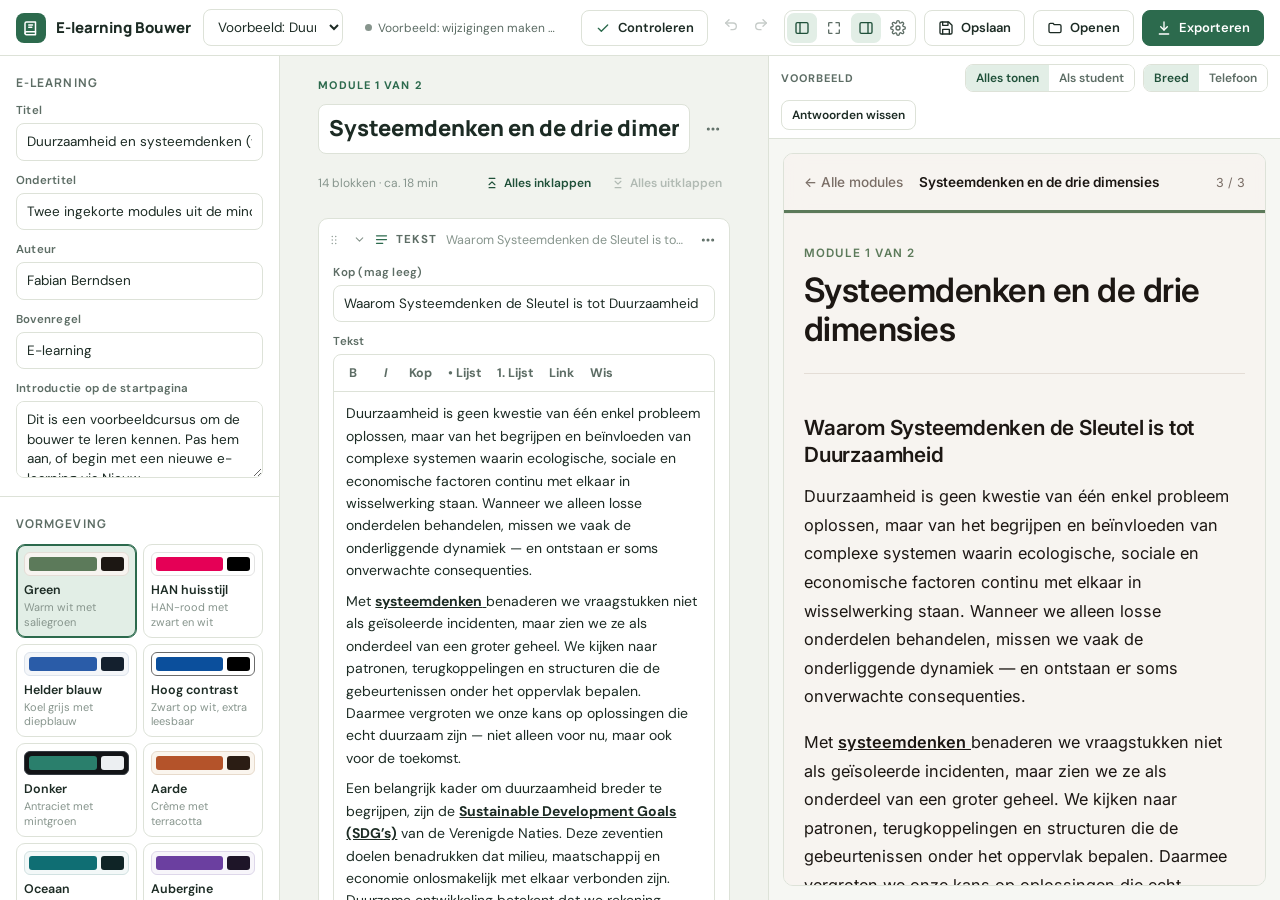
==== index.html @ ef20464c "Instellingen met back-up van alles en terugzetten - De knop rechtsboven is nu een tandwiel: Instelli" ====
<!doctype html>
<html lang="nl">
<head>
<meta charset="utf-8">
<meta name="viewport" content="width=device-width,initial-scale=1">
</head>
<body>
<title>E-learning Bouwer</title>
<meta name="claude:viewport-fit-sides" content="cover">
<link rel="preconnect" href="https://fonts.googleapis.com">
<link rel="preconnect" href="https://fonts.gstatic.com" crossorigin>
<link rel="stylesheet" href="https://fonts.googleapis.com/css2?family=DM+Sans:opsz,wght@9..40,400;9..40,500;9..40,600&family=Manrope:wght@600;700;800&family=Inter:wght@400;500;600&display=swap">
<style>
/* Werkplaats in drie banen: structuur links, het blok dat je bewerkt in het
   midden, de echte speler rechts. Groen zoals de minor, de speler houdt zijn
   eigen warme palet. */
:root {
  --bg: #f1f3ee;
  --paneel: #ffffff;
  --vlak: #f6f7f3;
  --lijn: #dde2d8;
  --tekst: #1c2b24;
  --tekst-2: #5d6d65;
  --tekst-3: #87958d;
  --accent: #2c6a4d;
  --accent-sterk: #1f5039;
  --accent-zacht: #e2eee6;
  --op-accent: #ffffff;
  --waarschuwing: #a8521f;
  --waarschuwing-zacht: #f8eadf;
  --gevaar: #b23a2e;
  --gevaar-zacht: #f9e5e2;
  --schaduw: 0 10px 30px rgba(20, 40, 30, 0.12);
  --f-kop: "Manrope", "Segoe UI", system-ui, sans-serif;
  --f-tekst: "DM Sans", "Segoe UI", system-ui, sans-serif;
  --r: 10px;
}
@media (prefers-color-scheme: dark) {
  :root:not([data-theme="light"]) {
    --bg: #111613; --paneel: #181f1b; --vlak: #1e2621; --lijn: #2b3630;
    --tekst: #e5ece7; --tekst-2: #a3b2a9; --tekst-3: #77877e;
    --accent: #7cc39a; --accent-sterk: #a3dbb9; --accent-zacht: #203a2c; --op-accent: #0f1a14;
    --waarschuwing: #e2a172; --waarschuwing-zacht: #3a2a1d; --gevaar: #ef8b7f; --gevaar-zacht: #3b2220;
    --schaduw: 0 10px 30px rgba(0, 0, 0, 0.45);
    color-scheme: dark;
  }
}
:root[data-theme="dark"] {
  --bg: #111613; --paneel: #181f1b; --vlak: #1e2621; --lijn: #2b3630;
  --tekst: #e5ece7; --tekst-2: #a3b2a9; --tekst-3: #77877e;
  --accent: #7cc39a; --accent-sterk: #a3dbb9; --accent-zacht: #203a2c; --op-accent: #0f1a14;
  --waarschuwing: #e2a172; --waarschuwing-zacht: #3a2a1d; --gevaar: #ef8b7f; --gevaar-zacht: #3b2220;
  --schaduw: 0 10px 30px rgba(0, 0, 0, 0.45);
  color-scheme: dark;
}

*, *::before, *::after { box-sizing: border-box; }
html, body { height: 100%; margin: 0; }
body {
  background: var(--bg);
  color: var(--tekst);
  font-family: var(--f-tekst);
  font-size: 14px;
  overflow: hidden;
}
body::before { content: ""; position: fixed; inset: 0 0 auto; height: env(safe-area-inset-top, 0px); z-index: 10; background: var(--paneel); }
button, input, select, textarea { font: inherit; color: inherit; }
button { cursor: pointer; }
:focus-visible { outline: 2px solid var(--accent); outline-offset: 2px; }
h1, h2, h3 { font-family: var(--f-kop); letter-spacing: -0.01em; text-wrap: balance; margin: 0; }

.app { height: 100%; display: flex; flex-direction: column; }

/* ---------------------------------------------------------------- bovenbalk */
.bovenbalk {
  flex: 0 0 auto;
  display: flex; align-items: center; gap: 12px; flex-wrap: wrap;
  min-height: 56px;
  padding-block: 8px;
  padding-left: max(16px, env(safe-area-inset-left, 0px));
  padding-right: max(16px, env(safe-area-inset-right, 0px));
  background: var(--paneel);
  border-bottom: 1px solid var(--lijn);
}
.merk { display: flex; align-items: center; gap: 10px; font-family: var(--f-kop); font-weight: 800; font-size: 15px; white-space: nowrap; }
.merk-teken { width: 30px; height: 30px; border-radius: 8px; background: var(--accent); color: var(--op-accent); display: grid; place-items: center; }
.cursuskeuze { min-width: 0; flex: 1 1 220px; max-width: 360px; }
.cursuskeuze select { width: 100%; }
/* De status is ook de knop naar 'waar staat mijn werk'. */
.status { font: inherit; font-size: 12px; color: var(--tekst-2); display: flex; align-items: center; gap: 6px; white-space: nowrap; min-width: 0; max-width: 340px; padding: 5px 9px; border: 1px solid transparent; border-radius: 999px; background: none; cursor: pointer; }
.status:hover { border-color: var(--lijn); background: var(--vlak); }
.status-tekst { min-width: 0; overflow: hidden; text-overflow: ellipsis; }
/* Vanaf tabletbreedte één regel: keuzelijst en status krimpen, de knoppen niet. */
@media (min-width: 900px) {
  .bovenbalk { flex-wrap: nowrap; }
  .cursuskeuze { flex: 1 1 160px; min-width: 140px; }
  /* Zolang de knop voor automatisch opslaan er staat, mag de keuzelijst iets smaller. */
  .autosave-nodig .cursuskeuze { min-width: 110px; }
  .status { flex: 0 1 auto; }
  .bovenbalk .acties { flex: 0 0 auto; flex-wrap: nowrap; }
}
.status::before { content: ""; flex: 0 0 auto; width: 7px; height: 7px; border-radius: 50%; background: var(--tekst-3); }
.status[data-soort="ok"]::before { background: var(--accent); }
.status[data-soort="bezig"]::before { background: var(--waarschuwing); }
.status[data-soort="fout"]::before { background: var(--gevaar); }
.status[data-soort="let"] { color: var(--accent-sterk); background: var(--accent-zacht); }
.status[data-soort="let"]::before { background: var(--accent); }
/* Valt op zolang automatisch opslaan op de computer nog niet loopt. */
.knop.autosave { border: 1.5px solid var(--waarschuwing); background: var(--waarschuwing-zacht); color: var(--waarschuwing); font-weight: 700; white-space: nowrap; }
.autosave-nodig .status .status-tekst { display: none; }
.knop.autosave .kort { display: none; }
@media (max-width: 1399px) { .knop.autosave .lang { display: none; } .knop.autosave .kort { display: inline; } .knop.autosave { padding-left: 10px; padding-right: 10px; } }
/* Tussen 900 en 1023 px staat alles op één regel: dan alleen het oranje icoon. Smaller loopt de balk over twee regels. */
@media (min-width: 900px) and (max-width: 1023px) { .knop.autosave .kort { display: none; } }
.knop.autosave:hover { background: var(--waarschuwing); color: #fff; border-color: var(--waarschuwing); }
.autosave-vak { display: grid; gap: 6px; margin: 0 0 12px; padding: 12px; border: 1.5px solid var(--waarschuwing); border-radius: 10px; background: var(--waarschuwing-zacht); font-size: 12.5px; line-height: 1.5; color: var(--tekst); }
.autosave-vak strong { color: var(--waarschuwing); font-size: 13px; }
.autosave-vak .knop { justify-self: start; }
.autosave-vak.aan { border-color: var(--accent); background: var(--accent-zacht); }
.autosave-vak.aan strong { color: var(--accent-sterk); }
.bovenbalk .acties { display: flex; gap: 8px; flex-wrap: wrap; }
/* Controleren hoort bij de acties; op een telefoon staat hij naast de status. */
#knop-controle { margin-left: auto; margin-right: -4px; flex: 0 0 auto; }
@media (min-width: 761px) and (max-width: 899px) { .bovenbalk .acties { margin-left: auto; } }

/* ---------------------------------------------------------------- knoppen en velden */
.knop {
  display: inline-flex; align-items: center; justify-content: center; gap: 7px;
  min-height: 36px; padding: 7px 13px;
  border: 1px solid var(--lijn); border-radius: 8px;
  background: var(--paneel); color: var(--tekst);
  font-weight: 600; font-size: 13px; white-space: nowrap;
}
.knop:hover:not(:disabled) { border-color: var(--accent); color: var(--accent-sterk); }
.knop.primair { background: var(--accent); border-color: var(--accent); color: var(--op-accent); }
.knop.primair:hover:not(:disabled) { background: var(--accent-sterk); border-color: var(--accent-sterk); color: var(--op-accent); }
.knop.claude { border-color: var(--accent); color: var(--accent-sterk); background: var(--accent-zacht); }
.knop.gevaar { color: var(--gevaar); }
.knop.gevaar.vast { background: var(--gevaar); border-color: var(--gevaar); color: #fff; }
.knop.klein { min-height: 30px; padding: 4px 10px; font-size: 12px; }
.knop:disabled { opacity: 0.5; cursor: default; }
.icoonknop {
  width: 30px; height: 30px; display: inline-grid; place-items: center;
  border: 1px solid transparent; border-radius: 7px; background: transparent; color: var(--tekst-2);
}
.icoonknop:hover:not(:disabled) { background: var(--vlak); color: var(--tekst); border-color: var(--lijn); }
.icoonknop:disabled { opacity: 0.35; cursor: default; }
.icoonknop svg, .knop svg { width: 16px; height: 16px; flex: 0 0 auto; }

input[type="text"], input[type="url"], input[type="number"], select, textarea {
  width: 100%; box-sizing: border-box;
  padding: 8px 10px;
  border: 1px solid var(--lijn); border-radius: 8px;
  background: var(--paneel);
  font-size: 13.5px; line-height: 1.45;
}
textarea { resize: vertical; min-height: 64px; }
input:focus, select:focus, textarea:focus, .rijk:focus { outline: none; border-color: var(--accent); box-shadow: 0 0 0 3px var(--accent-zacht); }
.veld { display: grid; gap: 5px; min-width: 0; }
.veld > label, .veldlabel { font-size: 11.5px; font-weight: 600; color: var(--tekst-2); letter-spacing: 0.02em; }
.veld .hulp { font-size: 11.5px; color: var(--tekst-3); line-height: 1.45; }
.velden { display: grid; gap: 12px; }
.twee { display: grid; grid-template-columns: minmax(0, 1fr) minmax(0, 1fr); gap: 10px; }
/* Grids krimpen mee met het scherm in plaats van mee te groeien met lange inhoud. */
.editor, .editor-kop, .blokken, .velden, .veld, .blok-body, .reeks, .reeks-item, .palet, .dialoog, .keuzelijst { grid-template-columns: minmax(0, 1fr); }
.schakel { display: inline-flex; align-items: center; gap: 8px; font-size: 13px; color: var(--tekst); }
.schakel input { width: 16px; height: 16px; accent-color: var(--accent); }

/* ---------------------------------------------------------------- werkruimte */
/* De zijbanen klap je in tot een smalle strook of sleep je breder; de breedtes
   zet bouwer.js als --baan-l en --baan-r. */
.werk {
  flex: 1 1 auto; min-height: 0;
  display: grid; position: relative;
  grid-template-columns: var(--baan-l, 280px) minmax(0, 1fr) var(--baan-r, minmax(380px, 40%));
}
.werk.slepen { cursor: col-resize; user-select: none; }
.baan { min-height: 0; overflow: auto; grid-row: 1; }
.baan-structuur { grid-column: 1; background: var(--paneel); border-right: 1px solid var(--lijn); }
.baan-editor { grid-column: 2; }
.baan-voorbeeld { grid-column: 3; display: flex; flex-direction: column; border-left: 1px solid var(--lijn); background: var(--vlak); overflow: hidden; }

.rail { display: none; grid-row: 1; min-height: 0; overflow: auto; flex-direction: column; align-items: center; gap: 6px; padding: 10px 0; background: var(--paneel); }
.rail-links { grid-column: 1; border-right: 1px solid var(--lijn); }
.rail-rechts { grid-column: 3; border-left: 1px solid var(--lijn); background: var(--vlak); }
.rail-label { writing-mode: vertical-rl; background: none; border: 0; padding: 8px 0; font-size: 11px; text-transform: uppercase; letter-spacing: 0.09em; font-weight: 700; color: var(--tekst-2); }
.rail-label:hover { color: var(--accent-sterk); }
.rail-modules { display: grid; gap: 4px; margin: 4px 0 0; padding: 0; list-style: none; }
.rail-modules button { width: 28px; height: 28px; border-radius: 50%; display: grid; place-items: center; padding: 0; font-size: 11px; font-weight: 700; background: var(--vlak); color: var(--tekst-2); border: 1px solid var(--lijn); }
.rail-modules button:hover { border-color: var(--accent); }
.rail-modules button.actief { background: var(--accent); border-color: var(--accent); color: var(--op-accent); }

.sleep { display: none; position: absolute; top: 0; bottom: 0; width: 9px; z-index: 6; cursor: col-resize; touch-action: none; }
.sleep::after { content: ""; position: absolute; top: 0; bottom: 0; left: 4px; width: 1px; background: transparent; }
.sleep:hover::after, .sleep:focus-visible::after, .werk.slepen .sleep::after { left: 3px; width: 3px; background: var(--accent); }
.sleep:focus-visible { outline: none; }
.sleep-links { left: calc(var(--baan-l, 280px) - 5px); }
.sleep-rechts { right: calc(var(--baan-r, 40%) - 5px); }

.paneel-knoppen { display: inline-flex; gap: 2px; padding: 2px; border: 1px solid var(--lijn); border-radius: 9px; background: var(--paneel); }
.paneel-knoppen .icoonknop[aria-pressed="true"] { color: var(--accent-sterk); background: var(--accent-zacht); }

@media (min-width: 761px) {
  .werk[data-links="dicht"] .baan-structuur { display: none; }
  .werk[data-links="dicht"] .rail-links { display: flex; }
  .sleep-links { display: block; }
}
@media (min-width: 1181px) {
  .werk[data-rechts="dicht"] .baan-voorbeeld { display: none; }
  .werk[data-rechts="dicht"] .rail-rechts { display: flex; }
  .sleep-rechts { display: block; }
  /* Met beide zijbanen dicht krijgt de editor de ruimte. */
  .werk[data-links="dicht"][data-rechts="dicht"] .editor { max-width: 1000px; }
}
.segment-keuze.tabs-smal { display: none; }
.tabs-smal .alleen-mobiel { display: none; }

.sectie { padding: 18px 16px; border-bottom: 1px solid var(--lijn); }
.sectie-kop { display: flex; align-items: center; justify-content: space-between; gap: 8px; margin-bottom: 12px; }
.sectie-kop h2 { font-size: 12px; text-transform: uppercase; letter-spacing: 0.09em; color: var(--tekst-2); font-weight: 700; }

.modulelijst { display: grid; gap: 4px; margin: 0 0 12px; padding: 0; list-style: none; }
.module-item {
  display: grid; grid-template-columns: 18px 16px 26px minmax(0, 1fr); align-items: center; gap: 2px 6px;
  padding: 6px 8px 6px 2px; border-radius: 8px; border: 1px solid transparent; position: relative;
}
.module-item .klap { width: 18px; height: 24px; display: grid; place-items: center; padding: 0; border: 0; border-radius: 5px; background: none; color: var(--tekst-3); }
.module-item .klap:hover:not(:disabled) { color: var(--tekst); background: var(--paneel); }
.module-item .klap:disabled { opacity: 0.3; cursor: default; }
.module-item .klap svg { width: 13px; height: 13px; transition: transform 0.12s ease; }
.module-item .klap[aria-expanded="true"] svg { transform: rotate(90deg); }
.module-item > .greep { width: 16px; }
.blokkenlijst { grid-column: 3 / -1; list-style: none; margin: 4px 0 2px; padding: 0 0 0 4px; display: grid; gap: 1px; position: relative; border-left: 1px solid var(--lijn); }
.blok-item { display: grid; grid-template-columns: 16px minmax(0, 1fr) 8px; align-items: center; gap: 4px; }
.blok-item .greep { width: 16px; height: 24px; opacity: 0; }
.blok-item:hover .greep, .blok-item .greep:focus-visible { opacity: 1; }
@media (hover: none) { .blok-item .greep { opacity: 0.6; } }
.blok-item .ga { display: grid; grid-template-columns: 14px minmax(0, 1fr); align-items: center; gap: 7px; min-width: 0; text-align: left; border: 0; background: none; padding: 4px 6px; border-radius: 6px; font-size: 12px; color: var(--tekst-2); }
.blok-item .ga svg { width: 14px; height: 14px; color: var(--accent); }
.blok-item .ga .naam { overflow: hidden; text-overflow: ellipsis; white-space: nowrap; }
.blok-item .ga:hover { background: var(--paneel); color: var(--tekst); }
.blok-item.gekozen .ga { background: var(--paneel); color: var(--tekst); box-shadow: inset 2px 0 0 var(--accent); }
.blok-item.rustig .ga { color: var(--tekst-3); font-size: 11px; text-transform: uppercase; letter-spacing: 0.06em; }
.blok-item.rustig .ga svg { color: var(--tekst-3); }
.stip { width: 8px; height: 8px; border-radius: 50%; flex: 0 0 auto; }
.stip.rood { background: var(--waarschuwing); }
.stip.open { border: 1.5px solid var(--tekst-3); }
.stip.tip { background: var(--accent-zacht); border: 1.5px solid var(--accent); }
.module-item:hover { background: var(--vlak); }
.module-item.actief { background: var(--accent-zacht); border-color: var(--accent); }
.module-item .nr { width: 24px; height: 24px; border-radius: 50%; display: grid; place-items: center; font-size: 11px; font-weight: 700; background: var(--vlak); color: var(--tekst-2); border: 1px solid var(--lijn); }
.module-item.actief .nr { background: var(--accent); border-color: var(--accent); color: var(--op-accent); }
.module-item .kies { text-align: left; background: none; border: 0; padding: 0; min-width: 0; }
.module-item .kies strong { display: block; font-size: 13px; font-weight: 600; overflow: hidden; text-overflow: ellipsis; white-space: nowrap; }
.module-item .kies small { display: block; font-size: 11px; color: var(--tekst-3); margin-top: 1px; }
.module-item .mini { display: flex; gap: 0; opacity: 0; }
.module-item:hover .mini, .module-item.actief .mini, .module-item:focus-within .mini { opacity: 1; }
.knoprij { display: flex; gap: 8px; flex-wrap: wrap; }
.sectie .hulp { font-size: 11.5px; color: var(--tekst-3); line-height: 1.45; }
.sectie .hulp.let-op { color: var(--waarschuwing); }
.uitleg-blok { padding: 10px 12px; border-left: 3px solid var(--accent); border-radius: 8px; background: var(--accent-zacht); font-size: 12.5px; line-height: 1.55; color: var(--tekst); }
.uitleg-blok strong { font-weight: 600; }
.instelling-kop { font-size: 14px; margin: 2px 0 0; }
.instelling-sectie { display: grid; gap: 8px; padding-top: 14px; border-top: 1px solid var(--lijn); }
.instelling-sectie .hulp { margin: 0; font-size: 12px; color: var(--tekst-3); }
.beta { display: inline-block; vertical-align: middle; margin-left: 4px; padding: 1px 7px; border-radius: 999px; background: var(--accent-zacht); color: var(--accent-sterk); font-size: 11px; font-weight: 700; letter-spacing: 0.04em; text-transform: uppercase; }
.import-lijst { margin: 0; padding-left: 18px; font-size: 13px; line-height: 1.6; color: var(--tekst-2); }
.import-lijst strong { color: var(--tekst); font-weight: 600; }

/* Designsjablonen: een staaltje met achtergrond, accent en tekstkleur. */
.sjablonen { display: grid; grid-template-columns: repeat(2, minmax(0, 1fr)); gap: 6px; }
.sjabloon { display: grid; gap: 2px; align-content: start; text-align: left; padding: 7px; border: 1px solid var(--lijn); border-radius: 9px; background: var(--paneel); min-width: 0; }
.sjabloon:hover { border-color: var(--accent); }
.sjabloon[aria-pressed="true"] { border-color: var(--accent); background: var(--accent-zacht); box-shadow: inset 0 0 0 1px var(--accent); }
.sjabloon strong { font-size: 12.5px; font-weight: 600; }
.sjabloon small { font-size: 11px; color: var(--tekst-3); line-height: 1.35; }
.staal { display: flex; gap: 4px; height: 24px; padding: 4px; margin-bottom: 4px; border: 1px solid; border-radius: 6px; box-sizing: border-box; }
.staal i { border-radius: 3px; }
.staal i:first-child { flex: 3; }
.staal i:last-child { flex: 1; }
.letterproef { display: grid; gap: 3px; padding: 10px 12px; border: 1px solid var(--lijn); border-radius: 9px; background: var(--paneel); }
.letterproef strong { font-size: 16px; line-height: 1.25; }
.letterproef span { font-size: 13px; line-height: 1.45; color: var(--tekst-2); }
.vorm-meer { border-top: 1px solid var(--lijn); padding-top: 10px; }
.vorm-meer > summary { cursor: pointer; font-size: 12.5px; font-weight: 600; color: var(--tekst-2); padding: 2px 0; }
.vorm-meer > summary:hover { color: var(--accent-sterk); }
.vorm-meer[open] > summary { margin-bottom: 10px; }
/* Knoppen die niet op één regel passen, lopen door naar een tweede rij; de
   tussenruimte van 1px laat de lijnkleur zien als scheiding. */
.vorm-seg { display: flex; flex-wrap: wrap; gap: 1px; width: 100%; box-sizing: border-box; background: var(--lijn); }
.vorm-seg button { flex: 1 1 64px; padding: 6px 4px; white-space: nowrap; }
.kleurrij { display: flex; align-items: center; gap: 10px; flex-wrap: wrap; }
.kleurrij input[type="color"] { width: 40px; height: 30px; padding: 2px; border: 1px solid var(--lijn); border-radius: 7px; background: var(--paneel); cursor: pointer; }

/* ---------------------------------------------------------------- editor */
.baan-editor { padding-block: 22px 120px; padding-left: max(16px, 3vw); padding-right: max(16px, 3vw); }
.editor { max-width: 760px; margin: 0 auto; display: grid; gap: 14px; }
.editor-kop { display: grid; gap: 12px; padding-bottom: 6px; }
.editor-kop .eyebrow { font-size: 11px; text-transform: uppercase; letter-spacing: 0.1em; color: var(--accent); font-weight: 700; }
.editor-kop .titelveld { font-family: var(--f-kop); font-size: 22px; font-weight: 800; padding: 8px 10px; }
.editor-kop .rij { display: flex; gap: 10px; align-items: end; flex-wrap: wrap; }
.editor-kop .rij .veld { flex: 1 1 200px; }

.blokken { display: grid; gap: 0; }
.blok-kaart {
  background: var(--paneel);
  border: 1px solid var(--lijn);
  border-radius: var(--r);
  transition: border-color 0.12s ease, box-shadow 0.12s ease;
}
.blok-kaart { scroll-margin-block: 12px; }
.blok-kaart.gekozen { border-color: var(--accent); box-shadow: 0 0 0 3px var(--accent-zacht); }
.blok-kop { display: flex; align-items: center; gap: 6px; padding: 6px 6px 6px 4px; min-height: 42px; }
.blok-kop .type { display: inline-flex; align-items: center; gap: 7px; flex: 0 0 auto; font-size: 11.5px; font-weight: 700; text-transform: uppercase; letter-spacing: 0.07em; color: var(--tekst-2); background: none; border: 0; padding: 4px 4px 4px 0; border-radius: 6px; }
.blok-kop .type:hover { color: var(--tekst); }
.blok-kop .type svg { width: 15px; height: 15px; color: var(--accent); }
.blok-kop .type .pijl { display: inline-grid; place-items: center; width: 16px; }
.blok-kop .type .pijl svg { width: 13px; height: 13px; color: var(--tekst-3); transform: rotate(90deg); transition: transform 0.12s ease; }
.blok-kaart.dicht .blok-kop .type .pijl svg { transform: none; }
.blok-kop .samenvatting { flex: 1; min-width: 0; font-size: 12.5px; color: var(--tekst-3); overflow: hidden; text-overflow: ellipsis; white-space: nowrap; cursor: pointer; }
.blok-kop .kop-punten { display: contents; }
.blok-kop .waarschuwing { flex: 0 1 auto; min-width: 0; max-width: 45%; white-space: nowrap; }
.blok-kop .waarschuwing svg { flex: 0 0 auto; }
.blok-kop .waarschuwing .kort { overflow: hidden; text-overflow: ellipsis; }
.blok-kop .acties { display: flex; gap: 0; }
.greep { width: 22px; height: 30px; flex: 0 0 auto; display: inline-grid; place-items: center; padding: 0; border: 0; border-radius: 6px; background: none; color: var(--tekst-3); cursor: grab; touch-action: none; }
.greep:hover { color: var(--tekst); background: var(--vlak); }
.greep svg { width: 14px; height: 14px; fill: currentColor; stroke: none; }
.sleepbaar.wordt-gesleept { opacity: 0.4; }
body.aan-het-slepen, body.aan-het-slepen * { cursor: grabbing !important; user-select: none; }
.blokken, .modulelijst { position: relative; }
.sleep-lijn { position: absolute; left: 0; right: 0; height: 3px; margin-top: -1.5px; border-radius: 2px; background: var(--accent); pointer-events: none; z-index: 3; }
.onaf-label { display: inline-block; flex: 0 1 auto; min-width: 0; max-width: 45%; overflow: hidden; text-overflow: ellipsis; white-space: nowrap; font-size: 11.5px; font-weight: 600; color: var(--tekst-2); background: var(--vlak); border: 1px solid var(--lijn); padding: 2px 8px; border-radius: 6px; }
.blokken-balk { display: flex; align-items: center; gap: 4px; flex-wrap: wrap; margin: -4px 0 -6px; font-size: 12px; color: var(--tekst-3); }
.blokken-balk .aantal { margin-right: auto; }
.knop-tekst { display: inline-flex; align-items: center; gap: 5px; border: 0; background: none; padding: 5px 8px; border-radius: 7px; font-size: 12px; font-weight: 600; color: var(--accent-sterk); }
.knop-tekst svg { width: 14px; height: 14px; }
.knop-tekst:hover:not(:disabled) { background: var(--accent-zacht); }
.knop-tekst:disabled { color: var(--tekst-3); opacity: 0.6; cursor: default; }
.editor-kop .titelrij { display: flex; align-items: center; gap: 6px; }
.editor-kop .titelrij .titelveld { flex: 1 1 auto; min-width: 0; }
.editor-kop .titelrij .icoonknop { width: 36px; height: 36px; }
.deadline-regel { justify-self: start; display: inline-flex; align-items: center; gap: 6px; border: 0; background: none; padding: 2px 4px; margin-top: -6px; border-radius: 6px; font-size: 12.5px; color: var(--tekst-2); }
.deadline-regel svg { width: 14px; height: 14px; color: var(--accent); }
.deadline-regel:hover { background: var(--vlak); color: var(--tekst); }

/* uitklapmenu achter de drie puntjes */
.menu { position: fixed; z-index: 70; min-width: 210px; max-width: calc(100vw - 16px); background: var(--paneel); border: 1px solid var(--lijn); border-radius: 10px; box-shadow: var(--schaduw); padding: 5px; display: grid; }
.menu button { display: flex; align-items: center; gap: 9px; text-align: left; border: 0; background: none; padding: 7px 10px; border-radius: 7px; font-size: 13px; color: var(--tekst); white-space: nowrap; }
.menu button svg, .menu .menu-leeg { width: 15px; height: 15px; flex: 0 0 auto; color: var(--tekst-2); }
.menu button:hover:not(:disabled), .menu button:focus-visible { background: var(--vlak); outline: none; }
.menu button:disabled { opacity: 0.4; cursor: default; }
.menu button.gevaar, .menu button.gevaar svg { color: var(--gevaar); }
.menu-lijn { height: 1px; background: var(--lijn); margin: 4px 6px; }
.menu-kop { font-size: 10.5px; font-weight: 700; text-transform: uppercase; letter-spacing: 0.08em; color: var(--tekst-3); padding: 6px 10px 3px; }

/* controleren */
.teller { min-width: 19px; height: 19px; padding: 0 5px; border-radius: 10px; display: inline-grid; place-items: center; font-size: 11px; font-weight: 700; background: var(--vlak); color: var(--tekst-2); border: 1px solid var(--lijn); }
.teller.fout { background: var(--waarschuwing-zacht); color: var(--waarschuwing); border-color: transparent; }
.teller[hidden] { display: none; }
#knop-controle .ico-vink { color: var(--accent); }
.controle-groep { display: grid; gap: 8px; }
.controle-tijden { display: grid; gap: 8px; }
.controle-tijden h3 { font-size: 14px; }
.controle-tijden .hulp { margin: -4px 0 0; font-size: 12px; color: var(--tekst-3); line-height: 1.5; }
.tijden { display: grid; gap: 2px; }
.tijd-regel { display: flex; justify-content: space-between; gap: 12px; padding: 5px 0; border-bottom: 1px solid var(--lijn); font-size: 13px; }
.tijd-regel span { min-width: 0; overflow: hidden; text-overflow: ellipsis; white-space: nowrap; }
.tijd-regel strong { white-space: nowrap; font-weight: 600; }
.tijd-regel.totaal { border-bottom: 0; font-weight: 600; }
.controle-groep h3 { font-size: 14px; }
.controle-groep .hulp { margin: -4px 0 0; font-size: 12px; color: var(--tekst-3); }
.controle-module { display: grid; gap: 2px; }
.controle-module-naam { font-size: 11.5px; font-weight: 700; color: var(--tekst-2); margin: 4px 0 2px; }
.controle-regel { display: grid; grid-template-columns: 8px minmax(90px, auto) minmax(0, 1fr); align-items: center; gap: 10px; text-align: left; border: 1px solid transparent; background: var(--vlak); padding: 7px 10px; border-radius: 8px; font-size: 13px; }
.controle-regel:hover { border-color: var(--accent); background: var(--accent-zacht); }
.controle-regel .waar { font-size: 11.5px; font-weight: 600; color: var(--tekst-2); }
.controle-regel .wat { min-width: 0; }
.blok-body { padding: 4px 14px 16px; display: grid; gap: 12px; }
.blok-kaart.dicht .blok-body { display: none; }
.waarschuwing { display: inline-flex; align-items: center; gap: 6px; font-size: 11.5px; font-weight: 600; color: var(--waarschuwing); background: var(--waarschuwing-zacht); padding: 3px 8px; border-radius: 6px; }

.blok-kaart.doorgaan-kaart { background: transparent; border-style: dashed; }
.blok-kaart.doorgaan-kaart .blok-kop .samenvatting { text-align: center; }

.invoegen { position: relative; height: 14px; display: grid; place-items: center; }
.invoegen button {
  opacity: 0; transition: opacity 0.12s ease;
  font-size: 11.5px; font-weight: 600; color: var(--accent-sterk);
  background: var(--paneel); border: 1px solid var(--accent); border-radius: 999px; padding: 1px 10px;
  position: relative; z-index: 1;
}
.invoegen::before { content: ""; position: absolute; left: 12px; right: 12px; top: 50%; border-top: 1px dashed var(--accent); opacity: 0; transition: opacity 0.12s ease; }
.invoegen:hover button, .invoegen:hover::before, .invoegen button:focus-visible, .invoegen.open button, .invoegen.open::before { opacity: 1; }

.toevoegen-onder { margin-top: 14px; display: grid; }
.toevoegen-onder > .knop { justify-self: start; }

.palet {
  margin: 8px 0 12px;
  background: var(--paneel); border: 1px solid var(--accent); border-radius: var(--r);
  box-shadow: var(--schaduw); padding: 14px;
  display: grid; gap: 12px;
}
.palet-kop { display: flex; align-items: center; gap: 10px; flex-wrap: wrap; }
.palet-kop strong { margin-right: auto; }
.palet-groep h3 { font-size: 11px; text-transform: uppercase; letter-spacing: 0.09em; color: var(--tekst-2); margin-bottom: 6px; font-family: var(--f-tekst); font-weight: 700; }
.palet-knoppen { display: grid; grid-template-columns: repeat(auto-fill, minmax(150px, 1fr)); gap: 6px; }
.palet-knoppen button {
  display: grid; grid-template-columns: 18px minmax(0, 1fr); gap: 2px 8px; align-items: start; text-align: left;
  padding: 8px 10px; border: 1px solid var(--lijn); border-radius: 8px; background: var(--paneel);
}
.palet-knoppen button:hover { border-color: var(--accent); background: var(--accent-zacht); }
.palet-knoppen svg { width: 16px; height: 16px; color: var(--accent); margin-top: 1px; grid-row: span 2; }
.palet-knoppen strong { font-size: 12.5px; }
.palet-knoppen small { font-size: 11px; color: var(--tekst-3); line-height: 1.35; }

/* reeksen van onderdelen in een blok: tabbladen, opties, paren */
.reeks { display: grid; gap: 8px; }
.reeks-item { border: 1px solid var(--lijn); border-radius: 8px; padding: 10px; background: var(--vlak); display: grid; gap: 8px; }
.reeks-item-kop { display: flex; align-items: center; gap: 6px; }
.reeks-item-kop .nr { font-size: 11px; font-weight: 700; color: var(--tekst-3); min-width: 18px; }
.reeks-item-kop .ruimte { flex: 1; }
.reeks-rij { display: grid; grid-template-columns: auto minmax(0, 1fr) auto; gap: 8px; align-items: start; }
.reeks-rij.drie { grid-template-columns: minmax(0, 1fr) minmax(0, 1fr) auto; }
.reeks-rij .icoonknop { margin-top: 3px; }
.juist-vink { display: grid; place-items: center; width: 34px; height: 36px; border: 1px solid var(--lijn); border-radius: 8px; background: var(--paneel); }
.juist-vink input { width: 17px; height: 17px; accent-color: var(--accent); margin: 0; }
.juist-vink:has(input:checked) { border-color: var(--accent); background: var(--accent-zacht); }

/* opgemaakte tekst */
.rijk-veld { border: 1px solid var(--lijn); border-radius: 8px; background: var(--paneel); }
.rijk-veld:focus-within { border-color: var(--accent); box-shadow: 0 0 0 3px var(--accent-zacht); }
.rijk-balk { display: flex; gap: 2px; padding: 4px; border-bottom: 1px solid var(--lijn); flex-wrap: wrap; }
.rijk-balk button { min-width: 30px; height: 28px; border: 0; border-radius: 6px; background: transparent; color: var(--tekst-2); font-size: 12.5px; font-weight: 700; padding: 0 7px; }
.rijk-balk button:hover { background: var(--vlak); color: var(--tekst); }
.rijk { min-height: 90px; padding: 10px 12px; font-size: 14px; line-height: 1.6; outline: none; overflow-wrap: anywhere; }
.rijk:empty::before { content: attr(data-leeg); color: var(--tekst-3); }
.rijk p { margin: 0 0 0.6em; }
.rijk h3 { font-size: 15px; margin: 0.6em 0 0.3em; }
.rijk ul, .rijk ol { margin: 0 0 0.6em; padding-left: 1.3em; }
.rijk a { color: var(--accent-sterk); }
.linkregel { display: flex; gap: 6px; padding: 6px; border-top: 1px solid var(--lijn); }
.linkregel[hidden] { display: none; }

.beeld-kies { display: grid; grid-template-columns: 120px minmax(0, 1fr); gap: 12px; align-items: center; }
.beeld-kies .duim { width: 120px; height: 80px; border-radius: 8px; border: 1px dashed var(--lijn); background: var(--vlak) center / contain no-repeat; display: grid; place-items: center; font-size: 11px; color: var(--tekst-3); text-align: center; }
.herkend { font-size: 12px; color: var(--accent-sterk); background: var(--accent-zacht); border-radius: 6px; padding: 6px 9px; }
.herkend.niet { color: var(--waarschuwing); background: var(--waarschuwing-zacht); }

/* ---------------------------------------------------------------- voorbeeld */
.voorbeeld-balk { flex: 0 0 auto; display: flex; align-items: center; gap: 8px; padding: 8px 12px; border-bottom: 1px solid var(--lijn); background: var(--paneel); flex-wrap: wrap; }
.voorbeeld-balk .label { font-size: 11px; text-transform: uppercase; letter-spacing: 0.09em; color: var(--tekst-2); font-weight: 700; margin-right: auto; }
.segment-keuze { display: inline-flex; border: 1px solid var(--lijn); border-radius: 8px; overflow: hidden; }
.segment-keuze button { border: 0; background: var(--paneel); padding: 5px 10px; font-size: 12px; font-weight: 600; color: var(--tekst-2); }
.segment-keuze button[aria-pressed="true"] { background: var(--accent-zacht); color: var(--accent-sterk); }
.voorbeeld-veld { flex: 1 1 auto; min-height: 0; display: flex; justify-content: center; padding: 14px; }
.voorbeeld-scherm { width: 100%; height: 100%; overflow: auto; border-radius: 10px; border: 1px solid var(--lijn); background: #F7F4F0; }
.voorbeeld-scherm.telefoon { width: 390px; max-width: 100%; border-radius: 22px; border-width: 6px; border-color: var(--tekst-3); }

/* ---------------------------------------------------------------- dialogen */
.dialoog-achter { position: fixed; inset: 0; background: rgba(10, 20, 15, 0.45); z-index: 50; display: grid; place-items: center; padding: 16px; }
.dialoog { width: min(640px, 100%); max-height: calc(100% - 32px); overflow: auto; background: var(--paneel); border-radius: 14px; box-shadow: var(--schaduw); padding: 22px; display: grid; gap: 14px; border: 1px solid var(--lijn); }
.dialoog h2 { font-size: 19px; }
.dialoog p { margin: 0; color: var(--tekst-2); line-height: 1.55; }
.dialoog .voet { display: flex; gap: 8px; justify-content: flex-end; flex-wrap: wrap; }
.dialoog .voortgang { font-size: 12.5px; color: var(--tekst-2); background: var(--vlak); border-radius: 8px; padding: 10px 12px; }
.dialoog .fout { color: var(--gevaar); background: var(--gevaar-zacht); border-radius: 8px; padding: 10px 12px; font-size: 13px; }
.keuzelijst { display: grid; gap: 8px; }
.keuzelijst button { text-align: left; display: grid; gap: 3px; padding: 12px 14px; border: 1px solid var(--lijn); border-radius: 10px; background: var(--paneel); }
.keuzelijst button:hover { border-color: var(--accent); background: var(--accent-zacht); }
.keuzelijst strong { font-size: 14px; }
.keuzelijst small { font-size: 12px; color: var(--tekst-2); line-height: 1.45; }
.module-kies { display: grid; gap: 6px; max-height: 50vh; overflow: auto; }
.module-kies-regel { display: grid; grid-template-columns: auto minmax(0, 1fr); gap: 10px; align-items: start; padding: 9px 12px; border: 1px solid var(--lijn); border-radius: 9px; background: var(--paneel); cursor: pointer; }
.module-kies-regel:hover { border-color: var(--accent); }
.module-kies-regel input { margin-top: 3px; }
.module-kies-regel span { display: grid; gap: 2px; min-width: 0; }
.module-kies-regel strong { font-size: 13.5px; }
.module-kies-regel small { font-size: 12px; color: var(--tekst-3); }
.bieb-lijst { display: grid; gap: 6px; }
.bieb-item { display: grid; grid-template-columns: minmax(0, 1fr) auto; gap: 4px; align-items: center; }
.bieb-kies { display: grid; grid-template-columns: 18px minmax(0, 1fr) auto; gap: 8px; align-items: center; text-align: left; padding: 9px 12px; border: 1px solid var(--lijn); border-radius: 9px; background: var(--paneel); color: var(--tekst); min-width: 0; }
.bieb-kies:hover { border-color: var(--accent); background: var(--accent-zacht); }
.bieb-kies svg { width: 16px; height: 16px; color: var(--tekst-2); }
.bieb-kies strong { font-size: 13px; overflow: hidden; text-overflow: ellipsis; white-space: nowrap; }
.bieb-kies small { font-size: 11.5px; color: var(--tekst-3); white-space: nowrap; }
.sjabloonlijst { display: grid; grid-template-columns: repeat(auto-fill, minmax(250px, 1fr)); gap: 8px; }
.sjabloon-kaart { text-align: left; display: grid; gap: 6px; align-content: start; padding: 12px 14px; border: 1px solid var(--lijn); border-radius: 10px; background: var(--paneel); min-width: 0; color: var(--tekst); }
.sjabloon-kaart:hover, .sjabloon-kaart:focus-visible { border-color: var(--accent); background: var(--accent-zacht); }
.sjabloon-naam { display: flex; align-items: baseline; justify-content: space-between; gap: 8px; }
.sjabloon-naam strong { font-size: 14px; line-height: 1.3; }
.sjabloon-naam em { font-style: normal; font-size: 11.5px; color: var(--tekst-3); white-space: nowrap; }
.sj-regel { font-size: 12px; color: var(--tekst-2); line-height: 1.45; }
.sj-regel b { font-weight: 600; color: var(--tekst); }
.sjabloon-opbouw { display: flex; flex-wrap: wrap; gap: 4px; margin-top: 2px; }
.sj-stap { display: inline-flex; align-items: center; gap: 2px; padding: 2px 6px 2px 2px; border: 1px solid var(--lijn); border-radius: 7px; background: var(--vlak); }
.sj-stap b { display: grid; place-items: center; min-width: 16px; height: 16px; border-radius: 5px; background: var(--accent); color: var(--op-accent); font-size: 10px; font-weight: 700; margin-right: 2px; }
.sj-blok { display: inline-grid; place-items: center; color: var(--tekst-2); }
.sj-blok svg { width: 14px; height: 14px; }
.sjabloon-hint { display: flex; align-items: center; gap: 4px; flex-wrap: wrap; margin: 0 0 8px; font-size: 12.5px; color: var(--tekst-2); }

/* klikplaat en tabel in de editor */
.plaats-vlak { position: relative; border-radius: 8px; overflow: hidden; cursor: crosshair; border: 1px solid var(--lijn); background: var(--vlak); }
.plaats-vlak img { width: 100%; height: auto; display: block; pointer-events: none; user-select: none; }
.plaats-punt { position: absolute; width: 28px; height: 28px; margin: -14px 0 0 -14px; border-radius: 50%; border: 2px solid #fff; background: var(--accent); color: var(--op-accent); font-size: 12px; font-weight: 700; box-shadow: 0 1px 6px rgba(0, 0, 0, 0.35); cursor: grab; touch-action: none; padding: 0; }
.plaats-punt:active { cursor: grabbing; }
.plaats-punt:focus-visible { outline: 3px solid var(--tekst); outline-offset: 2px; }
.tabel-edit-scroll { overflow-x: auto; }
.tabel-edit { border-collapse: collapse; }
.tabel-edit td { padding: 2px; }
.tabel-edit input { min-width: 110px; }
.tabel-edit.met-kop tr:first-child input, .tabel-edit.met-zijkop td:first-child input { font-weight: 700; background: var(--accent-zacht); }
.tabel-edit .tabel-actie { text-align: center; }
.geschiedenis-knoppen { display: inline-flex; }

.melding { position: fixed; left: 50%; bottom: calc(18px + env(safe-area-inset-bottom, 0px)); transform: translateX(-50%); z-index: 60; background: var(--tekst); color: var(--paneel); padding: 10px 16px; border-radius: 10px; font-size: 13px; box-shadow: var(--schaduw); max-width: calc(100% - 32px); }
.bevestig { display: flex; align-items: center; gap: 6px; flex-wrap: wrap; font-size: 12px; color: var(--gevaar); }

/* ---------------------------------------------------------------- smal */
@media (max-width: 1180px) {
  .werk { grid-template-columns: var(--baan-l, 250px) minmax(0, 1fr); }
  .werk .baan-voorbeeld { grid-column: 2; }
  #paneel-rechts { display: none; }
  /* Bovenbalk op één regel houden: Opslaan en Openen alleen als icoon. */
  #knop-openen, #knop-opslaan, #knop-controle { padding-inline: 10px; }
  #knop-openen .lbl, #knop-opslaan .lbl, #knop-controle .lbl, .merk-naam { display: none; }
  .werk[data-tab="voorbeeld"] .baan-editor { display: none; }
  .werk:not([data-tab="voorbeeld"]) .baan-voorbeeld { display: none; }
  .werk .baan-voorbeeld { border-left: 0; }
  .segment-keuze.tabs-smal { display: inline-flex; }
}
@media (max-width: 760px) {
  .werk { grid-template-columns: minmax(0, 1fr); }
  .werk .baan-structuur, .werk .baan-editor, .werk .baan-voorbeeld { grid-column: 1; }
  .paneel-knoppen, .geschiedenis-knoppen { display: none; }
  .tabs-smal .alleen-mobiel { display: inline-block; }
  .werk .baan-structuur { display: none; border-right: 0; }
  .werk[data-tab="structuur"] .baan-structuur { display: block; }
  .werk[data-tab="structuur"] .baan-editor { display: none; }
  .bovenbalk { gap: 6px 10px; }
  .bovenbalk .acties { margin-left: 0; width: 100%; flex-wrap: nowrap; }
  .bovenbalk .acties .tabs-smal { flex: 1 1 auto; }
  .bovenbalk .acties .tabs-smal button { flex: 1 1 0; padding-inline: 6px; }
  #knop-openen, #knop-opslaan, #knop-controle { padding-inline: 10px; }
  #knop-openen .lbl, #knop-opslaan .lbl, #knop-controle .lbl, #knop-export .lbl { display: none; }
  #knop-export { padding-inline: 12px; }
  .cursuskeuze { flex: 1 1 0; max-width: none; }
  .status { order: 4; flex: 1 1 0; max-width: none; font-size: 11px; justify-content: flex-start; }
  #knop-controle { order: 5; margin: 0; min-height: 28px; padding: 2px 8px; }
  .blokken-balk .aantal { display: none; }
  .twee, .reeks-rij.drie { grid-template-columns: minmax(0, 1fr); }
  .beeld-kies { grid-template-columns: minmax(0, 1fr); }
  .merk-naam { display: none; }
}
@media (prefers-reduced-motion: reduce) { * { transition: none !important; } }
</style>

<div class="app" id="app">
  <header class="bovenbalk">
    <div class="merk"><span class="merk-teken" aria-hidden="true"><svg viewBox="0 0 24 24" width="18" height="18" fill="none" stroke="currentColor" stroke-width="2" stroke-linecap="round" stroke-linejoin="round"><path d="M4 19V6a2 2 0 0 1 2-2h12v13H6a2 2 0 0 0-2 2Z"/><path d="M4 19a2 2 0 0 0 2 2h12v-4"/><path d="M9 8h5M9 11h4"/></svg></span><span class="merk-naam">E-learning Bouwer</span></div>
    <div class="cursuskeuze"><label class="veldlabel" for="cursus-keuze" hidden>E-learning</label><select id="cursus-keuze" aria-label="Kies een e-learning"></select></div>
    <button type="button" class="status" id="status" data-soort="" title="Waar staat mijn werk?"><span class="status-tekst">Voorbeeld</span></button>
    <button type="button" class="knop autosave" id="knop-autosave" style="display:none"><svg viewBox="0 0 24 24" fill="none" stroke="currentColor" stroke-width="2" stroke-linecap="round" stroke-linejoin="round" aria-hidden="true"><path d="M3 7a2 2 0 0 1 2-2h4l2 2h8a2 2 0 0 1 2 2v8a2 2 0 0 1-2 2H5a2 2 0 0 1-2-2Z"/><path d="M12 10v6M9 13l3 3 3-3"/></svg><span class="lbl lang">Automatisch opslaan instellen</span><span class="lbl kort">Opslaan instellen</span></button>
    <button type="button" class="knop" id="knop-controle" title="Controleren"><svg class="ico-let" viewBox="0 0 24 24" fill="none" stroke="currentColor" stroke-width="2" stroke-linecap="round" stroke-linejoin="round" aria-hidden="true"><path d="M12 9v4M12 17h.01"/><path d="M10.3 3.9 2.6 17.5A2 2 0 0 0 4.3 20.5h15.4a2 2 0 0 0 1.7-3L13.7 3.9a2 2 0 0 0-3.4 0Z"/></svg><svg class="ico-vink" viewBox="0 0 24 24" fill="none" stroke="currentColor" stroke-width="2" stroke-linecap="round" stroke-linejoin="round" aria-hidden="true" style="display:none"><path d="m5 12.5 4.5 4.5L19 7.5"/></svg><span class="lbl">Controleren</span><span class="teller" id="controle-teller" hidden></span></button>
    <div class="acties">
      <span class="segment-keuze tabs-smal" id="tabs-smal" role="group" aria-label="Weergave">
        <button type="button" data-tab="structuur" class="alleen-mobiel">Structuur</button>
        <button type="button" data-tab="bewerken" aria-pressed="true">Bewerken</button>
        <button type="button" data-tab="voorbeeld">Voorbeeld</button>
      </span>
      <span class="geschiedenis-knoppen" role="group" aria-label="Ongedaan maken">
        <button type="button" class="icoonknop" id="knop-terug" disabled title="Ongedaan maken (Ctrl+Z)" aria-label="Ongedaan maken"><svg viewBox="0 0 24 24" fill="none" stroke="currentColor" stroke-width="2" stroke-linecap="round" stroke-linejoin="round" aria-hidden="true"><path d="M9 14 4 9l5-5"/><path d="M4 9h11a5 5 0 0 1 0 10h-3"/></svg></button>
        <button type="button" class="icoonknop" id="knop-vooruit" disabled title="Opnieuw (Ctrl+Y)" aria-label="Opnieuw"><svg viewBox="0 0 24 24" fill="none" stroke="currentColor" stroke-width="2" stroke-linecap="round" stroke-linejoin="round" aria-hidden="true"><path d="m15 14 5-5-5-5"/><path d="M20 9H9a5 5 0 0 0 0 10h3"/></svg></button>
      </span>
      <span class="paneel-knoppen" role="group" aria-label="Indeling">
        <button type="button" class="icoonknop" id="paneel-links" aria-pressed="true" title="Structuur in- of uitklappen (Alt+1)" aria-label="Structuur in- of uitklappen"><svg viewBox="0 0 24 24" fill="none" stroke="currentColor" stroke-width="2" stroke-linecap="round" stroke-linejoin="round" aria-hidden="true"><rect x="3" y="4" width="18" height="16" rx="2"/><path d="M9 4v16"/></svg></button>
        <button type="button" class="icoonknop" id="paneel-focus" aria-pressed="false" title="Focus: alleen de editor (Alt+0)" aria-label="Focus op de editor"><svg viewBox="0 0 24 24" fill="none" stroke="currentColor" stroke-width="2" stroke-linecap="round" stroke-linejoin="round" aria-hidden="true"><path d="M4 9V5a1 1 0 0 1 1-1h4M15 4h4a1 1 0 0 1 1 1v4M20 15v4a1 1 0 0 1-1 1h-4M9 20H5a1 1 0 0 1-1-1v-4"/></svg></button>
        <button type="button" class="icoonknop" id="paneel-rechts" aria-pressed="true" title="Voorbeeld in- of uitklappen (Alt+2)" aria-label="Voorbeeld in- of uitklappen"><svg viewBox="0 0 24 24" fill="none" stroke="currentColor" stroke-width="2" stroke-linecap="round" stroke-linejoin="round" aria-hidden="true"><rect x="3" y="4" width="18" height="16" rx="2"/><path d="M15 4v16"/></svg></button>
        <button type="button" class="icoonknop" id="knop-weergave" title="Instellingen: weergave, back-up en terugzetten" aria-label="Instellingen"><svg viewBox="0 0 24 24" fill="none" stroke="currentColor" stroke-width="2" stroke-linecap="round" stroke-linejoin="round" aria-hidden="true"><circle cx="12" cy="12" r="3"/><path d="M19.4 15a1.7 1.7 0 0 0 .3 1.8l.1.1a2 2 0 1 1-2.8 2.8l-.1-.1a1.7 1.7 0 0 0-1.8-.3 1.7 1.7 0 0 0-1 1.5V21a2 2 0 1 1-4 0v-.1a1.7 1.7 0 0 0-1.1-1.5 1.7 1.7 0 0 0-1.8.3l-.1.1a2 2 0 1 1-2.8-2.8l.1-.1a1.7 1.7 0 0 0 .3-1.8 1.7 1.7 0 0 0-1.5-1H3a2 2 0 1 1 0-4h.1a1.7 1.7 0 0 0 1.5-1.1 1.7 1.7 0 0 0-.3-1.8l-.1-.1a2 2 0 1 1 2.8-2.8l.1.1a1.7 1.7 0 0 0 1.8.3H9a1.7 1.7 0 0 0 1-1.5V3a2 2 0 1 1 4 0v.1a1.7 1.7 0 0 0 1 1.5 1.7 1.7 0 0 0 1.8-.3l.1-.1a2 2 0 1 1 2.8 2.8l-.1.1a1.7 1.7 0 0 0-.3 1.8V9a1.7 1.7 0 0 0 1.5 1H21a2 2 0 1 1 0 4h-.1a1.7 1.7 0 0 0-1.5 1Z"/></svg></button>
      </span>
      <button type="button" class="knop" id="knop-opslaan" title="Opslaan als bestand op je computer (Ctrl+S)"><svg viewBox="0 0 24 24" fill="none" stroke="currentColor" stroke-width="2" stroke-linecap="round" stroke-linejoin="round" aria-hidden="true"><path d="M5 3h11l5 5v11a2 2 0 0 1-2 2H5a2 2 0 0 1-2-2V5a2 2 0 0 1 2-2Z"/><path d="M7 3v5h8V3M7 21v-7h10v7"/></svg><span class="lbl">Opslaan</span></button>
      <button type="button" class="knop" id="knop-openen" title="Een bouwbestand of geëxporteerde e-learning openen"><svg viewBox="0 0 24 24" fill="none" stroke="currentColor" stroke-width="2" stroke-linecap="round" stroke-linejoin="round" aria-hidden="true"><path d="M3 7a2 2 0 0 1 2-2h4l2 2h8a2 2 0 0 1 2 2v8a2 2 0 0 1-2 2H5a2 2 0 0 1-2-2Z"/></svg><span class="lbl">Openen</span></button>
      <button type="button" class="knop primair" id="knop-export" title="Exporteren als webpagina, SCORM-pakket of bouwbestand"><svg viewBox="0 0 24 24" fill="none" stroke="currentColor" stroke-width="2" stroke-linecap="round" stroke-linejoin="round"><path d="M12 3v12"/><path d="m7 10 5 5 5-5"/><path d="M5 21h14"/></svg><span class="lbl">Exporteren</span></button>
    </div>
    <input type="file" id="bestand-openen" accept=".json,.html,.htm,application/json,text/html" hidden>
  </header>

  <div class="werk" id="werk" data-tab="bewerken">
    <aside class="baan baan-structuur" id="structuur" aria-label="Opbouw van de e-learning"></aside>
    <nav class="rail rail-links" id="rail-links" aria-label="Structuur (ingeklapt)"></nav>
    <div class="sleep sleep-links" id="sleep-links" role="separator" aria-orientation="vertical" aria-label="Breedte van de structuur. Sleep, of gebruik de pijltjestoetsen; Enter klapt in of uit." tabindex="0"></div>
    <main class="baan baan-editor" id="editor-baan"><div class="editor" id="editor"></div></main>
    <div class="sleep sleep-rechts" id="sleep-rechts" role="separator" aria-orientation="vertical" aria-label="Breedte van het voorbeeld. Sleep, of gebruik de pijltjestoetsen; Enter klapt in of uit." tabindex="0"></div>
    <div class="rail rail-rechts" id="rail-rechts"></div>
    <section class="baan baan-voorbeeld" aria-label="Voorbeeld">
      <div class="voorbeeld-balk">
        <span class="label">Voorbeeld</span>
        <span class="segment-keuze" role="group" aria-label="Zo ziet de student het">
          <button type="button" id="vb-alles" aria-pressed="true">Alles tonen</button>
          <button type="button" id="vb-student" aria-pressed="false">Als student</button>
        </span>
        <span class="segment-keuze" role="group" aria-label="Schermbreedte">
          <button type="button" id="vb-breed" aria-pressed="true">Breed</button>
          <button type="button" id="vb-telefoon" aria-pressed="false">Telefoon</button>
        </span>
        <button type="button" class="knop klein" id="vb-wis" title="Wis de antwoorden in het voorbeeld">Antwoorden wissen</button>
      </div>
      <div class="voorbeeld-veld"><div class="voorbeeld-scherm" id="voorbeeld"></div></div>
    </section>
  </div>
</div>

<script type="text/plain" id="speler-css">/* Eigen e-learningspeler, in het Green Office-palet uit de Flutter-app
   (lib/theme.dart, GOColors). Warm off-white met saliegroen. */

.cursus {
  --lees: 42rem;

  --go-bg: #F7F4F0;
  --go-kaart: #FFFFFF;
  --go-vlak: #F2EEE9;

  --go-rand: #E4DDD6;
  --go-rand-zacht: #EDE8E3;
  --go-schaduw: 0 2px 12px rgba(0, 0, 0, 0.08);

  --go-tekst: #1C1713;
  --go-tekst-2: #7A6E66;
  --go-tekst-3: #6B5D52;
  --go-gedimd: #B0A49A;

  --go-groen: #5C7A5A;
  --go-groen-donker: #4A6349;
  --go-groen-licht: #EDF3EC;
  --go-groen-medium: #D0E3CF;

  --go-warm-tekst: #7D6034;
  --go-warm-licht: #F6F0E8;
  --go-rood: #C0392B;
  --go-rood-licht: #FBEDEA;

  /* Goed beantwoord heeft een eigen kleur, zodat een ander accent (zoals
     HAN-rood) niet ook 'goed' gaat betekenen. Een designsjabloon overschrijft
     deze waarden en de lettertypen. */
  --go-goed: #5C7A5A;
  --go-goed-donker: #4A6349;
  --go-goed-licht: #EDF3EC;

  --go-font: Inter, -apple-system, "Segoe UI", Roboto, sans-serif;
  --go-font-kop: var(--go-font);
  --go-kop-gewicht: 600;

  --r-kaart: 14px;
  --r-knop: 10px;

  /* Eén binnenmaat voor alle kaarten en één inspringing voor lijsten, citaten
     en de tijdlijn, zodat tekst in verschillende blokken op dezelfde lijn begint. */
  --binnen: 1.5rem;
  --inspring: 1.4rem;
}

/* De speler tekent in een element met class cursus, niet in body. */
.cursus {
  min-height: 100%;
  background: var(--go-bg);
  color: var(--go-tekst);
  margin: 0;
  font-family: var(--go-font);
  -webkit-font-smoothing: antialiased;
}

/* Eén gedeelde kolom: hero, modulelijst, leesbalk en tekst lijnen precies uit. */
.hero-inner,
.modules,
.lezer,
.leesbalk-inner {
  max-width: calc(var(--lees) + 3rem);
  margin-left: auto;
  margin-right: auto;
  padding-left: 1.5rem;
  padding-right: 1.5rem;
}

/* ============================ startpagina ============================ */

.hero {
  background: var(--go-groen);
  color: #fff;
  padding: 4.5rem 0 4rem;
}

.hero .kicker {
  font-size: 0.72rem;
  font-weight: 600;
  letter-spacing: 0.1em;
  text-transform: uppercase;
  color: rgba(255, 255, 255, 0.7);
  margin: 0 0 0.9rem;
}

.hero h1 {
  margin: 0 0 0.75rem;
  font-size: clamp(2rem, 5vw, 2.9rem);
  line-height: 1.12;
  letter-spacing: -0.02em;
  font-weight: 600;
}

.hero .sub {
  margin: 0 0 1.75rem;
  font-size: 1.05rem;
  line-height: 1.55;
  color: rgba(255, 255, 255, 0.82);
}

.hero .auteur {
  display: flex;
  align-items: center;
  gap: 0.6rem;
  margin: 0 0 2.25rem;
  font-size: 0.85rem;
  color: rgba(255, 255, 255, 0.75);
}

.hero .auteur .bol {
  width: 32px; height: 32px;
  border-radius: 50%;
  background: rgba(255, 255, 255, 0.18);
  color: #fff;
  display: grid; place-items: center;
  font-size: 0.72rem; font-weight: 600;
}

.hero .btn-groot {
  display: inline-flex;
  align-items: center;
  gap: 0.6rem;
  background: #fff;
  color: var(--go-accent-hover, var(--go-groen-donker));
  border: none;
  font-family: inherit;
  font-size: 0.92rem;
  font-weight: 600;
  padding: 0.85rem 1.6rem;
  border-radius: var(--r-knop);
  cursor: pointer;
  transition: background 0.15s ease, transform 0.1s ease;
}
.hero .btn-groot:hover { background: var(--go-groen-licht); }
.hero .btn-groot:active { transform: translateY(1px); }

.hero .voortgangsbalk { margin-top: 1.75rem; max-width: 24rem; }

.hero .voortgangsbalk .spoor {
  height: 5px;
  border-radius: 3px;
  background: rgba(255, 255, 255, 0.22);
  overflow: hidden;
}
.hero .voortgangsbalk .vulling {
  height: 100%;
  background: #fff;
  border-radius: 3px;
  transition: width 0.4s ease;
}
.hero .voortgangsbalk .tekst {
  margin-top: 0.55rem;
  font-size: 0.78rem;
  color: rgba(255, 255, 255, 0.75);
}

/* modulelijst */

.modules { padding-top: 2.75rem; padding-bottom: 5rem; }

.module-kaart {
  display: grid;
  grid-template-columns: auto 1fr auto;
  align-items: center;
  gap: 1.1rem;
  width: 100%;
  text-align: left;
  background: var(--go-kaart);
  border: 1px solid var(--go-rand);
  border-radius: var(--r-kaart);
  box-shadow: var(--go-schaduw);
  padding: 1.2rem 1.4rem;
  margin-bottom: 0.75rem;
  font-family: inherit;
  color: inherit;
  cursor: pointer;
  transition: border-color 0.15s ease, transform 0.1s ease;
}
.module-kaart:hover { border-color: var(--go-groen); }
.module-kaart:active { transform: translateY(1px); }

.module-kaart .nummer {
  width: 36px; height: 36px;
  border-radius: 50%;
  display: grid; place-items: center;
  font-size: 0.82rem; font-weight: 600;
  background: var(--go-vlak);
  color: var(--go-tekst-2);
}
.module-kaart.af .nummer { background: var(--go-groen); color: #fff; }
.module-kaart.bezig .nummer { background: var(--go-groen-medium); color: var(--go-groen-donker); }

.module-kaart h2 {
  margin: 0;
  font-size: 1rem;
  font-weight: 600;
  line-height: 1.35;
  color: var(--go-tekst);
}

.module-kaart .regel {
  margin-top: 0.4rem;
  display: flex;
  align-items: center;
  gap: 0.6rem;
  flex-wrap: wrap;
  font-size: 0.78rem;
  color: var(--go-tekst-2);
}

.deadline {
  display: inline-block;
  padding: 0.16rem 0.5rem;
  border-radius: 6px;
  background: var(--go-warm-licht);
  color: var(--go-warm-tekst);
  font-weight: 600;
  font-size: 0.72rem;
}

.module-kaart .pijl { color: var(--go-gedimd); font-size: 1.1rem; line-height: 1; }
.module-kaart:hover .pijl { color: var(--go-accent-tekst, var(--go-groen)); }

.mini-spoor {
  width: 56px; height: 4px;
  border-radius: 2px;
  background: var(--go-rand);
  overflow: hidden;
}
.mini-spoor i { display: block; height: 100%; background: var(--go-groen); }

/* ============================ modulepagina ============================ */

.leesbalk {
  position: sticky;
  top: 0;
  z-index: 20;
  background: color-mix(in srgb, var(--go-bg) 92%, transparent);
  backdrop-filter: blur(10px);
  border-bottom: 1px solid var(--go-rand-zacht);
}

.leesbalk-inner {
  height: 56px;
  display: flex;
  align-items: center;
  gap: 1rem;
}

.leesbalk .terug {
  background: none; border: none; padding: 0;
  font-family: inherit; font-size: 0.85rem; font-weight: 500;
  color: var(--go-tekst-2); cursor: pointer; white-space: nowrap;
}
.leesbalk .terug:hover { color: var(--go-accent-tekst, var(--go-groen)); }

.leesbalk .naam {
  flex: 1;
  font-size: 0.85rem;
  font-weight: 600;
  overflow: hidden; text-overflow: ellipsis; white-space: nowrap;
}

.leesbalk .teller { font-size: 0.78rem; color: var(--go-tekst-2); white-space: nowrap; }

.leesbalk .spoor { height: 3px; background: var(--go-rand-zacht); }
.leesbalk .spoor i {
  display: block; height: 100%;
  background: var(--go-groen);
  transition: width 0.35s ease;
}

.lezer { padding-top: 3rem; padding-bottom: 6rem; }
/* Lange woorden en links breken af als ze niet passen, in plaats van uit te steken. */
.lezer { overflow-wrap: break-word; }

.moduletitel {
  margin: 0 0 2.5rem;
  padding-bottom: 1.5rem;
  border-bottom: 1px solid var(--go-rand);
}
.moduletitel .kicker {
  font-size: 0.72rem; font-weight: 600; letter-spacing: 0.1em;
  text-transform: uppercase; color: var(--go-accent-tekst, var(--go-groen)); margin: 0 0 0.6rem;
}
.moduletitel h1 {
  margin: 0;
  font-size: clamp(1.6rem, 4vw, 2.1rem);
  line-height: 1.18;
  letter-spacing: -0.015em;
  font-weight: 600;
}

/* segmenten */

.segment { animation: opkomen 0.4s ease both; }

@keyframes opkomen {
  from { opacity: 0; transform: translateY(10px); }
  to   { opacity: 1; transform: none; }
}
@media (prefers-reduced-motion: reduce) {
  .segment { animation: none; }
}

.blok { margin: 0 0 1.75rem; }

.blok h2 {
  margin: 2.5rem 0 0.9rem;
  font-size: 1.3rem;
  line-height: 1.3;
  font-weight: 600;
  letter-spacing: -0.01em;
  color: var(--go-tekst);
}
.segment:first-child .blok:first-child h2 { margin-top: 0; }

.blok p, .blok li {
  font-size: 1.02rem;
  line-height: 1.75;
  color: var(--go-tekst);
}
.blok p { margin: 0 0 1.1rem; }
/* Vangnet voor tekst die zonder <p> binnenkomt. */
.blok > div { font-size: 1.02rem; line-height: 1.75; }
.blok ul, .blok ol { margin: 0 0 1.1rem; padding-left: var(--inspring); }
.blok li { margin-bottom: 0.45rem; }
.blok li p { margin: 0; }
.blok li::marker { color: var(--go-accent-tekst, var(--go-groen)); }
.blok strong { font-weight: 600; }
.blok em { color: var(--go-tekst-3); }
.blok a { color: var(--go-accent-tekst, var(--go-groen)); }

.blok h3, .blok h4 {
  margin: 1.75rem 0 0.6rem;
  font-size: 1.06rem;
  font-weight: 600;
}

figure.beeld { margin: 2rem 0; }
figure.beeld img {
  width: 100%; height: auto; display: block;
  margin: 0 auto;
  border-radius: var(--r-kaart);
  background: var(--go-vlak);
}
figure.beeld figcaption {
  margin-top: 0.6rem;
  font-size: 0.8rem;
  color: var(--go-tekst-2);
  text-align: center;
  line-height: 1.55;
}
figure.beeld figcaption a { color: var(--go-groen-donker); }

.video {
  margin: 2rem 0;
  border-radius: var(--r-kaart);
  overflow: hidden;
  background: #000;
  aspect-ratio: 16 / 9;
}
.video iframe { width: 100%; height: 100%; border: 0; display: block; }
.video-titel { margin-top: 0.55rem; font-size: 0.8rem; color: var(--go-tekst-2); }

/* tabbladen */

.tabs {
  margin: 2rem 0;
  background: var(--go-kaart);
  border: 1px solid var(--go-rand);
  border-radius: var(--r-kaart);
  overflow: hidden;
}
/* De knoppen lopen door op een volgende regel in plaats van onzichtbaar opzij
   te scrollen: anders zag je bij lange namen maar één tabblad. De tekst van de
   eerste knop lijnt uit met de inhoud eronder. */
.tab-knoppen {
  display: flex;
  flex-wrap: wrap;
  gap: 0.3rem;
  padding: 0.5rem calc(var(--binnen) - 0.75rem - 1px);
  background: var(--go-vlak);
  border-bottom: 1px solid var(--go-rand);
}

.tab-knoppen button {
  background: none;
  border: 1px solid transparent;
  border-radius: 8px;
  padding: 0.5rem 0.75rem;
  font-family: inherit; font-size: 0.86rem; font-weight: 500;
  line-height: 1.35;
  text-align: left;
  color: var(--go-tekst-2); cursor: pointer;
}
.tab-knoppen button:hover { color: var(--go-tekst); }
.tab-knoppen button:focus-visible { outline: 2px solid var(--go-groen); outline-offset: 1px; }
.tab-knoppen button[aria-selected="true"] {
  background: var(--go-kaart);
  border-color: var(--go-rand);
  color: var(--go-accent-tekst, var(--go-groen));
  font-weight: 600;
}
.tab-inhoud { padding: var(--binnen); }
.tab-inhoud ul, .tab-inhoud ol,
.accordeon-inhoud ul, .accordeon-inhoud ol { margin: 0 0 0.9rem; padding-left: var(--inspring); }
.tab-inhoud li, .accordeon-inhoud li { font-size: 1rem; line-height: 1.72; margin-bottom: 0.4rem; }
.tab-inhoud li p, .accordeon-inhoud li p { margin: 0; }
.tab-inhoud li::marker, .accordeon-inhoud li::marker { color: var(--go-accent-tekst, var(--go-groen)); }
.tab-inhoud > :last-child, .accordeon-inhoud > :last-child { margin-bottom: 0; }
.tab-inhoud p { font-size: 1rem; line-height: 1.72; margin: 0 0 0.9rem; }
.tab-inhoud > :first-child, .accordeon-inhoud > :first-child { margin-top: 0; }

/* kennisvragen */

.vraag {
  margin: 2.25rem 0;
  background: var(--go-kaart);
  border: 1px solid var(--go-rand);
  border-radius: var(--r-kaart);
  box-shadow: var(--go-schaduw);
  padding: var(--binnen);
}

.vraag .label {
  font-size: 0.7rem; font-weight: 600; letter-spacing: 0.09em;
  text-transform: uppercase; color: var(--go-accent-tekst, var(--go-groen));
  margin-bottom: 0.7rem;
}

/* De vraagtekst komt soms als losse tekst en soms in alinea's binnen. */
.vraag .stelling {
  margin: 0 0 1.2rem;
  font-size: 1.02rem; line-height: 1.6; font-weight: 600;
  color: var(--go-tekst);
}
.vraag .stelling p { margin: 0 0 0.6rem; }
.vraag .stelling p:last-child { margin-bottom: 0; }

.opties { display: grid; gap: 0.5rem; }

.optie {
  display: flex;
  align-items: flex-start;
  gap: 0.75rem;
  padding: 0.85rem 1rem;
  border: 1px solid var(--go-rand);
  border-radius: var(--r-knop);
  cursor: pointer;
  font-size: 0.95rem;
  line-height: 1.5;
  background: var(--go-kaart);
  transition: border-color 0.12s ease, background 0.12s ease;
  text-align: left;
  font-family: inherit;
  color: var(--go-tekst);
  width: 100%;
}
.optie:hover:not(:disabled) { border-color: var(--go-groen); background: var(--go-groen-licht); }
.optie:disabled { cursor: default; }

.optie .vink {
  flex: 0 0 auto;
  width: 19px; height: 19px;
  border: 1.5px solid var(--go-rand);
  border-radius: 50%;
  margin-top: 0.12rem;
  display: grid; place-items: center;
  font-size: 0.62rem;
  color: transparent;
  background: var(--go-kaart);
}
.optie[data-multi="1"] .vink { border-radius: 5px; }
.optie[aria-pressed="true"] .vink {
  border-color: var(--go-groen);
  background: var(--go-groen);
  color: #fff;
}

.optie.goed { border-color: var(--go-goed); background: var(--go-goed-licht); }
.optie.goed .vink { border-color: var(--go-goed); background: var(--go-goed); color: #fff; }
.optie.fout { border-color: var(--go-rood); background: var(--go-rood-licht); }
.optie.fout .vink { border-color: var(--go-rood); background: var(--go-rood); color: #fff; }

.vraag-acties { margin-top: 1.2rem; display: flex; gap: 0.6rem; align-items: center; flex-wrap: wrap; }

.knop-klein {
  font-family: inherit;
  font-size: 0.85rem; font-weight: 600;
  padding: 0.65rem 1.25rem;
  border-radius: var(--r-knop);
  border: 1px solid var(--go-groen);
  background: var(--go-groen);
  color: #fff;
  cursor: pointer;
  transition: background 0.15s ease;
}
.knop-klein:hover:not(:disabled) { background: var(--go-accent-hover, var(--go-groen-donker)); border-color: var(--go-accent-hover, var(--go-groen-donker)); }
.knop-klein:disabled { opacity: 0.45; cursor: default; }
.knop-klein.stil { background: transparent; color: var(--go-tekst-2); border-color: var(--go-rand); }
.knop-klein.stil:hover { border-color: var(--go-groen); color: var(--go-groen); background: transparent; }

.uitslag {
  margin-top: 1.1rem;
  padding: 0.9rem 1rem;
  border-radius: var(--r-knop);
  font-size: 0.92rem;
  line-height: 1.55;
}
.uitslag.goed { background: var(--go-goed-licht); color: var(--go-goed-donker); }
.uitslag.fout { background: var(--go-rood-licht); color: var(--go-rood); }

/* koppelvraag en sorteeropdracht */

.omschrijvingen {
  list-style: none;
  margin: 0 0 1.4rem;
  padding: 0;
  display: grid;
  gap: 0.45rem;
}
.omschrijvingen li {
  display: grid;
  grid-template-columns: 1.75rem 1fr;
  gap: 0.75rem;
  align-items: start;
  padding: 0.7rem 1rem;
  border: 1px solid transparent;
  border-radius: var(--r-knop);
  background: var(--go-vlak);
  font-size: 0.92rem;
  line-height: 1.55;
}
.letter {
  width: 1.75rem; height: 1.75rem;
  border-radius: 50%;
  display: grid; place-items: center;
  background: var(--go-kaart);
  border: 1px solid var(--go-rand);
  color: var(--go-groen-donker);
  font-size: 0.78rem; font-weight: 600;
  line-height: 1;
}
.omschrijvingen li > span:last-child { padding-top: 0.12rem; }

.keuzerijen { display: grid; gap: 0.6rem; }
.keuzerij {
  padding: 0.85rem 1rem;
  border: 1px solid var(--go-rand);
  border-radius: var(--r-knop);
  background: var(--go-kaart);
  transition: border-color 0.12s ease, background 0.12s ease;
}
.keuzerij-tekst {
  font-weight: 600;
  font-size: 0.95rem;
  line-height: 1.45;
  margin-bottom: 0.65rem;
}
.keuzeknoppen { display: flex; flex-wrap: wrap; gap: 0.4rem; }
.keuzeknop {
  font-family: inherit;
  font-size: 0.84rem; font-weight: 500;
  line-height: 1.35;
  text-align: left;
  padding: 0.5rem 0.8rem;
  border: 1px solid var(--go-rand);
  border-radius: 8px;
  background: var(--go-kaart);
  color: var(--go-tekst);
  cursor: pointer;
  transition: border-color 0.12s ease, background 0.12s ease;
}
.met-letters .keuzeknop {
  width: 2.4rem; height: 2.4rem;
  padding: 0;
  text-align: center;
  font-weight: 600;
}
.keuzeknop:hover:not(:disabled) { border-color: var(--go-groen); background: var(--go-groen-licht); }
.keuzeknop:focus-visible { outline: 2px solid var(--go-groen); outline-offset: 2px; }
.keuzeknop[aria-pressed="true"] { border-color: var(--go-groen); background: var(--go-groen); color: #fff; }
.keuzeknop:disabled { cursor: default; }
.keuzeknop:disabled:not([aria-pressed="true"]) { opacity: 0.45; }

.keuzerij-gekozen:empty { display: none; }
.keuzerij-gekozen {
  margin-top: 0.6rem;
  font-size: 0.85rem;
  line-height: 1.5;
  color: var(--go-tekst-3);
}
.keuzerij-correctie {
  margin-top: 0.6rem;
  padding-top: 0.6rem;
  border-top: 1px solid var(--go-rood-licht);
  font-size: 0.85rem;
  line-height: 1.5;
  color: var(--go-goed-donker);
}

/* Met letters past het begrip naast de knoppen; de knoppen vormen zo een
   rechte kolom. Daaronder de gekozen omschrijving en een eventuele correctie. */
.met-letters .keuzerij {
  display: grid;
  grid-template-columns: 1fr auto;
  column-gap: 1rem;
  align-items: center;
}
.met-letters .keuzerij-tekst { margin-bottom: 0; }
.met-letters .keuzerij-gekozen,
.met-letters .keuzerij-correctie { grid-column: 1 / -1; }

@media (max-width: 640px) {
  .met-letters .keuzerij { grid-template-columns: 1fr; }
  .met-letters .keuzerij-tekst { margin-bottom: 0.65rem; }
}

.keuzerij.goed { border-color: var(--go-goed); background: var(--go-goed-licht); }
.keuzerij.fout { border-color: var(--go-rood); background: var(--go-rood-licht); }
.keuzerij.fout .keuzeknop[aria-pressed="true"] { border-color: var(--go-rood); background: var(--go-rood); }
.keuzerij.fout .keuzerij-correctie { border-top-color: rgba(192, 57, 43, 0.25); }

/* doorgaan-knop */

.doorgaan {
  display: flex;
  flex-direction: column;
  align-items: center;
  gap: 0.65rem;
  margin: 2.5rem 0 1rem;
  padding-top: 2.5rem;
  border-top: 1px solid var(--go-rand);
}

.doorgaan button {
  font-family: inherit;
  font-size: 0.92rem; font-weight: 600;
  padding: 0.85rem 2.1rem;
  border-radius: var(--r-knop);
  border: none;
  background: var(--go-groen);
  color: #fff;
  cursor: pointer;
  transition: background 0.15s ease;
}
.doorgaan button:hover:not(:disabled) { background: var(--go-accent-hover, var(--go-groen-donker)); }
.doorgaan button:disabled { background: var(--go-rand); color: var(--go-tekst-2); cursor: default; }

.doorgaan .hint { font-size: 0.82rem; color: var(--go-tekst-2); }

/* afronding */

.afronding {
  margin-top: 3rem;
  padding: 2.75rem 1.75rem;
  background: var(--go-kaart);
  border: 1px solid var(--go-rand);
  border-radius: var(--r-kaart);
  box-shadow: var(--go-schaduw);
  text-align: center;
}
.afronding .vinkje {
  width: 52px; height: 52px;
  margin: 0 auto 1.1rem;
  border-radius: 50%;
  background: var(--go-groen);
  color: #fff;
  display: grid; place-items: center;
  font-size: 1.5rem;
}
.afronding h2 { margin: 0 0 0.5rem; font-size: 1.25rem; font-weight: 600; }
.afronding p { margin: 0 0 1.6rem; color: var(--go-tekst-2); font-size: 0.95rem; line-height: 1.6; }
.afronding .knoppen { display: flex; gap: 0.6rem; justify-content: center; flex-wrap: wrap; }

@media (max-width: 640px) {
  .cursus { --binnen: 1.15rem; }
  .hero { padding: 3rem 0; }
  .hero-inner, .modules, .lezer, .leesbalk-inner { padding-left: 1.25rem; padding-right: 1.25rem; }
  .modules { padding-bottom: 4rem; }
  .lezer { padding-top: 2rem; padding-bottom: 4rem; }
  .module-kaart { grid-template-columns: auto 1fr; }
  .module-kaart .pijl { display: none; }
}

/* schema's */

figure.schema { margin: 2.25rem 0; }

.schema-vlak {
  background: var(--go-kaart);
  border: 1px solid var(--go-rand);
  border-radius: var(--r-kaart);
  padding: var(--binnen);
  overflow-x: auto;
}

.schema-vlak svg {
  display: block;
  width: 100%;
  height: auto;
  max-width: 100%;
  font-family: inherit;
}

figure.schema figcaption {
  margin-top: 0.7rem;
  font-size: 0.82rem;
  line-height: 1.55;
  color: var(--go-tekst-2);
}

/* uitklapblokken */

.accordeon {
  margin: 2rem 0;
  background: var(--go-kaart);
  border: 1px solid var(--go-rand);
  border-radius: var(--r-kaart);
  overflow: hidden;
}
.accordeon details + details { border-top: 1px solid var(--go-rand); }
.accordeon summary {
  list-style: none;
  display: flex;
  justify-content: space-between;
  align-items: center;
  gap: 1rem;
  padding: 1rem var(--binnen);
  font-weight: 600;
  font-size: 0.98rem;
  cursor: pointer;
}
.accordeon summary::-webkit-details-marker { display: none; }
.accordeon summary::after {
  content: '+';
  flex: 0 0 auto;
  font-size: 1.2rem; font-weight: 400; line-height: 1;
  color: var(--go-accent-tekst, var(--go-groen));
}
.accordeon details[open] summary::after { content: '−'; }
.accordeon summary:hover { color: var(--go-accent-tekst, var(--go-groen)); }
.accordeon-inhoud { padding: 0 var(--binnen) 1.2rem; }
.accordeon-inhoud p { font-size: 1rem; line-height: 1.72; margin: 0 0 0.9rem; }
.accordeon-inhoud p:last-child { margin-bottom: 0; }

/* begrippenkaartjes */

.kaartjes-blok { margin: 2rem 0; }
.kaartjes-hint { font-size: 0.8rem; color: var(--go-tekst-2); margin-bottom: 0.7rem; }
.kaartjes {
  display: grid;
  grid-template-columns: repeat(auto-fill, minmax(12rem, 1fr));
  gap: 0.75rem;
}
.kaartje {
  display: grid;
  min-height: 9rem;
  background: var(--go-kaart);
  border: 1px solid var(--go-rand);
  border-radius: var(--r-kaart);
  box-shadow: var(--go-schaduw);
  cursor: pointer;
  transition: border-color 0.15s ease, background 0.15s ease;
}
.kaartje:hover { border-color: var(--go-groen); }
.kaartje:focus-visible { outline: 2px solid var(--go-groen); outline-offset: 2px; }
.kaartje > div {
  grid-area: 1 / 1;
  display: flex; align-items: center; justify-content: center;
  padding: 1.1rem;
  text-align: center;
  transition: opacity 0.2s ease;
}
.kaartje p { margin: 0; }
.kaartje > div > div { max-width: 100%; overflow-wrap: anywhere; }
.kaartje .voorkant { font-weight: 600; font-size: 1rem; }
.kaartje .achterkant { font-size: 0.88rem; line-height: 1.55; opacity: 0; visibility: hidden; }
.kaartje[aria-pressed="true"] { background: var(--go-groen-licht); border-color: var(--go-groen-medium); }
.kaartje[aria-pressed="true"] .voorkant { opacity: 0; visibility: hidden; }
.kaartje[aria-pressed="true"] .achterkant { opacity: 1; visibility: visible; }

/* statement */

blockquote.statement {
  margin: 2.5rem 0;
  padding: 0.4rem 0 0.4rem calc(var(--inspring) - 3px);
  border-left: 3px solid var(--go-groen);
  font-size: 1.25rem;
  line-height: 1.5;
  font-weight: 500;
  letter-spacing: -0.01em;
  color: var(--go-groen-donker);
}
blockquote.statement p { margin: 0; }

/* externe links */

.linkjes { margin: 1.5rem 0; display: flex; flex-wrap: wrap; gap: 0.6rem; }
.linkknop {
  display: inline-flex; align-items: center; gap: 0.45rem;
  padding: 0.7rem 1.15rem;
  border: 1px solid var(--go-groen);
  border-radius: var(--r-knop);
  background: var(--go-kaart);
  color: var(--go-groen-donker);
  font-size: 0.88rem; font-weight: 600;
  text-decoration: none;
  transition: background 0.15s ease;
}
.linkknop:hover { background: var(--go-groen-licht); }
.linkknop .pijltje { font-size: 0.85rem; }

/* tijdlijn */

.tijdlijn {
  list-style: none;
  margin: 2rem 0;
  padding: 0 0 0 calc(var(--inspring) - 2px);
  border-left: 2px solid var(--go-groen-medium);
}
.tijdlijn li { position: relative; margin: 0 0 1.6rem; }
.tijdlijn li:last-child { margin-bottom: 0; }
.tijdlijn li::before {
  content: '';
  position: absolute;
  left: calc(-1 * var(--inspring) - 7px);
  top: 0.3rem;
  width: 12px; height: 12px;
  border-radius: 50%;
  background: var(--go-groen);
  border: 2px solid var(--go-bg);
}
.tijdlijn-label {
  font-size: 0.72rem; font-weight: 600; letter-spacing: 0.06em;
  text-transform: uppercase; color: var(--go-accent-tekst, var(--go-groen));
  margin-bottom: 0.25rem;
}
.tijdlijn h3 { margin: 0 0 0.35rem; font-size: 1.02rem; font-weight: 600; }
.tijdlijn p { margin: 0; font-size: 0.97rem; line-height: 1.68; }

/* stappenplan */

.stappenplan {
  margin: 2.25rem 0;
  background: var(--go-kaart);
  border: 1px solid var(--go-rand);
  border-radius: var(--r-kaart);
  box-shadow: var(--go-schaduw);
  padding: var(--binnen);
}
.stappenplan .label {
  font-size: 0.7rem; font-weight: 600; letter-spacing: 0.09em;
  text-transform: uppercase; color: var(--go-accent-tekst, var(--go-groen));
  margin-bottom: 0.7rem;
}
.stappenplan h3 { margin: 0 0 0.5rem; font-size: 1.06rem; font-weight: 600; }
.stappenplan > p { margin: 0 0 1.3rem; font-size: 0.97rem; line-height: 1.68; }
.stappen { list-style: none; counter-reset: stap; margin: 0; padding: 0; }
.stappen li {
  counter-increment: stap;
  position: relative;
  padding: 0 0 1rem 2.6rem;
}
.stappen li::before {
  content: counter(stap);
  position: absolute; left: 0; top: 0;
  width: 1.8rem; height: 1.8rem;
  border-radius: 50%;
  background: var(--go-groen-licht);
  color: var(--go-groen-donker);
  display: grid; place-items: center;
  font-size: 0.8rem; font-weight: 600;
}
.stappen strong { display: block; font-size: 0.97rem; line-height: 1.8rem; }
.stappen p { margin: 0.1rem 0 0; font-size: 0.93rem; line-height: 1.6; color: var(--go-tekst-3); }
.stappen-slot {
  margin-top: 0.4rem;
  padding: 1rem;
  border-radius: var(--r-knop);
  background: var(--go-vlak);
}
.stappen-slot strong { display: block; font-size: 0.92rem; margin-bottom: 0.3rem; }
.stappen-slot p { margin: 0; font-size: 0.92rem; line-height: 1.6; }

/* uitleg per antwoordoptie */

.optie-uitleg {
  display: block;
  margin-top: 0.45rem;
  font-size: 0.85rem;
  line-height: 1.5;
  color: var(--go-tekst-3);
}

@media (max-width: 640px) {
}

/* video op een externe site */

.video-extern {
  display: flex; align-items: center; gap: 1rem;
  margin: 2rem 0;
  padding: 1.1rem var(--binnen);
  background: var(--go-kaart);
  border: 1px solid var(--go-rand);
  border-radius: var(--r-kaart);
  box-shadow: var(--go-schaduw);
  color: var(--go-tekst);
  text-decoration: none;
  transition: border-color 0.15s ease;
}
.video-extern:hover { border-color: var(--go-groen); }
.video-extern .speel {
  flex: 0 0 auto;
  width: 44px; height: 44px;
  border-radius: 50%;
  background: var(--go-groen);
  color: #fff;
  display: grid; place-items: center;
  font-size: 0.9rem;
  padding-left: 3px; box-sizing: border-box;
}
.video-extern strong { display: block; font-size: 0.95rem; font-weight: 600; line-height: 1.4; }
.video-extern .bron { display: block; margin-top: 0.2rem; font-size: 0.8rem; color: var(--go-groen-donker); }

@media (max-width: 640px) {
  .kaartje { min-height: 6.5rem; }
}

/* ============================ aanvullingen voor de bouwer ============================ */

.modules .intro { margin: 0 0 1.75rem; color: var(--go-tekst-2); font-size: 0.9rem; line-height: 1.65; }
.moduletitel .deadline-regel { margin: 0.9rem 0 0; }
.lezer .leeg { color: var(--go-tekst-2); font-style: italic; }

/* ingesloten inhoud van andere sites */
figure.insluiting { margin: 2rem 0; }
.insluiting-kader {
  border: 1px solid var(--go-rand);
  border-radius: var(--r-kaart);
  overflow: hidden;
  background: var(--go-kaart);
  max-height: 85vh;
}
.insluiting-kader iframe { width: 100%; height: 100%; border: 0; display: block; }
figure.insluiting figcaption { margin-top: 0.55rem; font-size: 0.8rem; color: var(--go-tekst-2); }
figure.insluiting figcaption a { color: var(--go-groen-donker); }

/* plaatshouder in het voorbeeld van de bouwer */
.extern-voorbeeld {
  display: flex; align-items: center; gap: 1rem;
  margin: 2rem 0;
  padding: 1.1rem var(--binnen);
  background: var(--go-kaart);
  border: 1px dashed var(--go-gedimd);
  border-radius: var(--r-kaart);
  color: var(--go-tekst);
}
.extern-voorbeeld .speel {
  flex: 0 0 auto;
  width: 44px; height: 44px;
  border-radius: 50%;
  background: var(--go-groen-licht);
  color: var(--go-groen-donker);
  display: grid; place-items: center;
  font-size: 1rem;
}
.extern-voorbeeld strong { display: block; font-size: 0.95rem; font-weight: 600; line-height: 1.4; }
.extern-voorbeeld .bron { display: block; margin-top: 0.2rem; font-size: 0.8rem; color: var(--go-tekst-2); }

/* Wat de speler verbergt, blijft verborgen, ook als een blokstijl display zet. */
.cursus [hidden] { display: none !important; }

/* afbeelding met tekst */
.beeld-tekst {
  display: grid;
  grid-template-columns: minmax(0, 2fr) minmax(0, 3fr);
  gap: 1.5rem;
  align-items: start;
  margin: 2rem 0;
}
.beeld-tekst.rechts > figure { order: 2; }
.beeld-tekst figure { margin: 0; }
.beeld-tekst img { width: 100%; height: auto; display: block; border-radius: var(--r-kaart); background: var(--go-vlak); }
.beeld-tekst figcaption { margin-top: 0.5rem; font-size: 0.8rem; color: var(--go-tekst-2); line-height: 1.5; }
.beeld-tekst .blok { margin: 0; }
.beeld-tekst .blok h2 { margin-top: 0; }

/* galerij */
.galerij { margin: 2rem 0; }
.galerij-vlak {
  aspect-ratio: 3 / 2;
  border-radius: var(--r-kaart);
  background: var(--go-vlak);
  overflow: hidden;
  touch-action: pan-y;
}
.galerij-vlak img { width: 100%; height: 100%; object-fit: contain; display: block; }
.galerij-onder { display: grid; grid-template-columns: auto minmax(0, 1fr) auto; gap: 0.75rem; align-items: start; margin-top: 0.6rem; }
.galerij-knop {
  width: 2.4rem; height: 2.4rem;
  border-radius: 50%;
  border: 1px solid var(--go-rand);
  background: var(--go-kaart);
  color: var(--go-tekst);
  font: inherit; font-size: 1rem;
  cursor: pointer;
}
.galerij-knop:hover { border-color: var(--go-groen); color: var(--go-groen); }
.galerij-knop[hidden] { display: none; }
.galerij-tekst { font-size: 0.82rem; color: var(--go-tekst-2); line-height: 1.5; text-align: center; padding-top: 0.55rem; }
.galerij-teller { font-weight: 600; color: var(--go-tekst); margin-right: 0.5rem; }

/* klikplaat */
.klikplaat { margin: 2rem 0; }
.klikplaat-hint { display: flex; justify-content: space-between; gap: 1rem; flex-wrap: wrap; font-size: 0.8rem; color: var(--go-tekst-2); margin-bottom: 0.6rem; }
.klikplaat-teller { font-weight: 600; color: var(--go-groen-donker); }
.klikplaat-vlak { position: relative; }
.klikplaat-vlak img { width: 100%; height: auto; display: block; border-radius: var(--r-kaart); background: var(--go-vlak); }
.klikpunt {
  position: absolute;
  width: 2rem; height: 2rem;
  margin: -1rem 0 0 -1rem;
  border-radius: 50%;
  border: 2px solid #fff;
  background: var(--go-groen);
  color: #fff;
  font: inherit; font-size: 0.8rem; font-weight: 700;
  box-shadow: 0 2px 8px rgba(0, 0, 0, 0.3);
  cursor: pointer;
  transition: transform 0.15s ease;
}
.klikpunt:not(.gezien) { animation: puls 2s ease-in-out infinite; }
.klikpunt:hover, .klikpunt[aria-pressed="true"] { transform: scale(1.15); }
.klikpunt[aria-pressed="true"] { background: var(--go-accent-hover, var(--go-groen-donker)); }
.klikpunt.gezien:not([aria-pressed="true"]) { background: var(--go-kaart); color: var(--go-groen-donker); border-color: var(--go-groen); }
.klikpunt:focus-visible { outline: 3px solid var(--go-tekst); outline-offset: 2px; }
@keyframes puls {
  0%, 100% { box-shadow: 0 2px 8px rgba(0, 0, 0, 0.3), 0 0 0 0 rgba(255, 255, 255, 0.7); }
  50% { box-shadow: 0 2px 8px rgba(0, 0, 0, 0.3), 0 0 0 8px rgba(255, 255, 255, 0); }
}
@media (prefers-reduced-motion: reduce) {
  .klikpunt:not(.gezien) { animation: none; }
}
.klikplaat-paneel {
  margin-top: 0.9rem;
  background: var(--go-kaart);
  border: 1px solid var(--go-rand);
  border-radius: var(--r-kaart);
  box-shadow: var(--go-schaduw);
  padding: var(--binnen);
}
.klikplaat-kop { display: flex; align-items: center; gap: 0.7rem; margin-bottom: 0.6rem; }
.klikplaat-kop h3 { margin: 0; font-size: 1.05rem; font-weight: 600; }
.klikpunt-nr {
  flex: 0 0 auto;
  width: 1.7rem; height: 1.7rem;
  border-radius: 50%;
  background: var(--go-groen);
  color: #fff;
  display: grid; place-items: center;
  font-size: 0.78rem; font-weight: 700;
}
.klikplaat-tekst p { margin: 0 0 0.8rem; font-size: 0.97rem; line-height: 1.68; }
.klikplaat-tekst > :last-child { margin-bottom: 0; }
.klikplaat-nav { display: flex; justify-content: space-between; gap: 0.6rem; margin-top: 1rem; }

/* audio */
figure.audio-blok { margin: 2rem 0; }
.audio-titel { font-size: 0.9rem; font-weight: 600; margin-bottom: 0.5rem; }
figure.audio-blok audio { width: 100%; display: block; }
.audio-tekst { margin-top: 0.6rem; font-size: 0.9rem; }
.audio-tekst summary { cursor: pointer; color: var(--go-groen-donker); font-weight: 600; }
.audio-tekst > div { margin-top: 0.6rem; line-height: 1.68; color: var(--go-tekst-3); }
.audio-tekst p { margin: 0 0 0.7rem; }

/* opmerking */
.notitie {
  margin: 2rem 0;
  padding: 1rem var(--binnen) 1.1rem calc(var(--binnen) - 4px);
  border-left: 4px solid var(--go-groen);
  border-radius: 0 var(--r-kaart) var(--r-kaart) 0;
  background: var(--go-groen-licht);
}
.notitie-label { font-size: 0.7rem; font-weight: 700; letter-spacing: 0.09em; text-transform: uppercase; color: var(--go-groen-donker); margin-bottom: 0.4rem; }
.notitie-tekst p { margin: 0 0 0.7rem; font-size: 0.97rem; line-height: 1.65; }
.notitie-tekst > :last-child { margin-bottom: 0; }
.notitie-tekst ul, .notitie-tekst ol { margin: 0 0 0.7rem; padding-left: var(--inspring); }
.notitie-let { border-left-color: var(--go-warm-tekst); background: var(--go-warm-licht); }
.notitie-let .notitie-label { color: var(--go-warm-tekst); }
.notitie-info { border-left-color: var(--go-tekst-3); background: var(--go-vlak); }
.notitie-info .notitie-label { color: var(--go-tekst-3); }
.notitie-opdracht { border: 1px solid var(--go-groen); border-left-width: 4px; background: var(--go-kaart); }

/* tabel */
figure.tabel-blok { margin: 2rem 0; }
.tabel-scroll { overflow-x: auto; border: 1px solid var(--go-rand); border-radius: var(--r-kaart); background: var(--go-kaart); }
.tabel-scroll:focus-visible { outline: 2px solid var(--go-groen); outline-offset: 2px; }
.tabel-blok table { width: 100%; border-collapse: collapse; font-size: 0.92rem; line-height: 1.5; }
.tabel-blok caption { caption-side: bottom; text-align: left; padding: 0.6rem 1rem; font-size: 0.8rem; color: var(--go-tekst-2); border-top: 1px solid var(--go-rand); }
.tabel-blok th, .tabel-blok td { padding: 0.65rem 1rem; text-align: left; vertical-align: top; border-top: 1px solid var(--go-rand-zacht); }
.tabel-blok thead th { border-top: 0; background: var(--go-groen-licht); color: var(--go-groen-donker); font-weight: 600; white-space: nowrap; }
.tabel-blok tbody th { font-weight: 600; }
.tabel-blok a { color: var(--go-groen-donker); }

/* grafiek */
.grafiek {
  --g1: var(--go-groen);
  --g2: var(--go-warm-tekst);
  --g3: var(--go-groen-medium);
  --g4: var(--go-tekst-3);
  --g5: var(--go-gedimd);
  --g6: var(--go-groen-donker);
  margin: 2rem 0;
  background: var(--go-kaart);
  border: 1px solid var(--go-rand);
  border-radius: var(--r-kaart);
  padding: var(--binnen);
}
.grafiek-titel { font-weight: 600; font-size: 1rem; margin-bottom: 1rem; }
/* Eén raster voor alle rijen, zodat de staven op dezelfde lijn beginnen en eindigen. */
.grafiek-staven { display: grid; grid-template-columns: minmax(0, max-content) minmax(0, 1fr) max-content; gap: 0.6rem 0.75rem; align-items: center; font-size: 0.88rem; }
.staaf-rij { display: contents; }
.staaf-label { color: var(--go-tekst-3); line-height: 1.35; }
.staaf-spoor { height: 0.9rem; border-radius: 999px; background: var(--go-vlak); overflow: hidden; }
.staaf-spoor i { display: block; height: 100%; border-radius: 999px; background: var(--go-groen); }
.staaf-waarde { font-weight: 600; font-variant-numeric: tabular-nums; white-space: nowrap; }
.grafiek-cirkel { display: grid; grid-template-columns: 9rem minmax(0, 1fr); gap: 1.5rem; align-items: center; }
.grafiek-cirkel svg { width: 100%; height: auto; display: block; }
.grafiek-legenda { list-style: none; margin: 0; padding: 0; display: grid; gap: 0.5rem; font-size: 0.88rem; }
.grafiek-legenda li { display: grid; grid-template-columns: 0.9rem minmax(0, 1fr) auto; gap: 0.6rem; align-items: center; }
.grafiek-legenda .kleur { width: 0.9rem; height: 0.9rem; border-radius: 3px; }
.grafiek-legenda strong { font-weight: 600; font-variant-numeric: tabular-nums; }
.grafiek figcaption { margin-top: 1rem; font-size: 0.78rem; color: var(--go-tekst-2); }
.grafiek figcaption a { color: var(--go-groen-donker); }

/* scheidingslijn */
hr.scheiding { margin: 2.75rem auto; width: 4rem; border: 0; border-top: 2px solid var(--go-groen-medium); }

/* invulvraag */
.invul-tekst { margin: 0; font-size: 1rem; line-height: 2.3; }
.invul-gat {
  font: inherit; font-size: 0.95rem;
  max-width: 100%;
  padding: 0.2rem 0.5rem;
  margin: 0 0.15rem;
  border: 0;
  border-bottom: 2px solid var(--go-groen);
  border-radius: 6px 6px 0 0;
  background: var(--go-groen-licht);
  color: var(--go-tekst);
}
.invul-gat:focus { outline: 2px solid var(--go-groen); outline-offset: 1px; }
.invul-gat.goed { border-bottom-color: var(--go-goed); background: var(--go-goed-licht); color: var(--go-goed-donker); font-weight: 600; }
.invul-gat.fout { border-bottom-color: var(--go-rood); background: var(--go-rood-licht); color: var(--go-rood); text-decoration: line-through; }
.invul-correctie { font-size: 0.85rem; font-weight: 600; color: var(--go-goed-donker); margin-right: 0.3rem; }
.invul-correctie::before { content: '→ '; }

/* scenario */
.scenario {
  margin: 2.25rem 0;
  background: var(--go-kaart);
  border: 1px solid var(--go-rand);
  border-radius: var(--r-kaart);
  box-shadow: var(--go-schaduw);
  padding: var(--binnen);
}
.scenario .label { font-size: 0.7rem; font-weight: 600; letter-spacing: 0.09em; text-transform: uppercase; color: var(--go-accent-tekst, var(--go-groen)); margin-bottom: 0.8rem; }
.scenario-kop { display: flex; align-items: center; gap: 0.75rem; margin-bottom: 0.9rem; }
.scenario-bol {
  flex: 0 0 auto;
  width: 2.6rem; height: 2.6rem;
  border-radius: 50%;
  background: var(--go-groen);
  color: #fff;
  display: grid; place-items: center;
  font-weight: 700; font-size: 0.9rem;
}
.scenario-kop strong { display: block; font-size: 0.97rem; }
.scenario-kop small { display: block; font-size: 0.8rem; color: var(--go-tekst-2); margin-top: 0.1rem; }
.scenario-intro { font-size: 0.95rem; line-height: 1.65; color: var(--go-tekst-3); margin-bottom: 1rem; }
.scenario-intro p { margin: 0 0 0.6rem; }
.gesprek { display: grid; gap: 0.6rem; }
.ballon {
  max-width: 85%;
  padding: 0.7rem 0.95rem;
  border-radius: 14px;
  font-size: 0.95rem;
  line-height: 1.55;
  animation: opkomen 0.3s ease both;
}
.ballon p { margin: 0 0 0.5rem; }
.ballon > :last-child { margin-bottom: 0; }
.ballon.zij { justify-self: start; background: var(--go-vlak); border-bottom-left-radius: 4px; }
.ballon.jij { justify-self: end; background: var(--go-groen); color: #fff; border-bottom-right-radius: 4px; }
.ballon.uitleg {
  justify-self: stretch; max-width: none;
  background: var(--go-warm-licht); color: var(--go-warm-tekst);
  font-size: 0.88rem; border-radius: var(--r-knop);
}
.scenario-keuzes { display: grid; gap: 0.5rem; margin-top: 1rem; }
.scenario-keuzes > .knop-klein { justify-self: start; }
.scenario-keuze {
  text-align: left;
  font: inherit; font-size: 0.95rem; line-height: 1.45;
  padding: 0.8rem 1rem;
  border: 1px solid var(--go-groen);
  border-radius: var(--r-knop);
  background: var(--go-kaart);
  color: var(--go-groen-donker);
  cursor: pointer;
}
.scenario-keuze:hover { background: var(--go-groen-licht); }
.scenario-slot { padding-top: 0.9rem; border-top: 1px solid var(--go-rand-zacht); font-size: 0.95rem; line-height: 1.65; }
.scenario-slot p { margin: 0 0 0.8rem; }

/* toets */
.toets-regel { margin: 0.9rem 0 0; font-size: 0.9rem; color: var(--go-tekst-2); line-height: 1.55; }
.toets-label {
  font-size: 0.68rem; font-weight: 700; letter-spacing: 0.06em; text-transform: uppercase;
  color: var(--go-groen-donker); background: var(--go-groen-licht);
  padding: 0.12rem 0.45rem; border-radius: 4px;
}
.toets-uitslag .vinkje { background: var(--go-warm-licht); color: var(--go-warm-tekst); }
.toets-uitslag.gehaald .vinkje { background: var(--go-goed-licht); color: var(--go-goed-donker); }
.toets-uitslag .toets-score { font-size: 2.4rem; font-weight: 700; color: var(--go-warm-tekst); margin: 0 0 0.4rem; line-height: 1.1; }
.toets-uitslag.gehaald .toets-score { color: var(--go-goed-donker); }

@media (max-width: 640px) {
  .beeld-tekst { grid-template-columns: 1fr; gap: 1rem; }
  .beeld-tekst.rechts > figure { order: 0; }
  .grafiek-staven { grid-template-columns: minmax(0, 1fr) max-content; row-gap: 0.3rem; }
  .staaf-label { grid-column: 1 / -1; margin-top: 0.3rem; }
  .grafiek-cirkel { grid-template-columns: 1fr; }
  .grafiek-cirkel svg { max-width: 11rem; margin: 0 auto; }
  .ballon { max-width: 92%; }
}

/* Koppen in het koplettertype van het designsjabloon. Staat onderaan, zodat het
   de gewichten van de afzonderlijke koppen hierboven overschrijft. */
.hero h1, .module-kaart h2, .moduletitel h1, .blok h2, .blok h3, .blok h4,
.afronding h2, .tijdlijn h3, .stappenplan h3, .klikplaat-kop h3 {
  font-family: var(--go-font-kop);
  font-weight: var(--go-kop-gewicht);
}

/* ============================ open vraag en mijn antwoorden ============================ */

.open-uitleg { margin: 0 0 0.8rem; font-size: 0.85rem; line-height: 1.5; color: var(--go-tekst-2); }
.open-vak {
  display: block; width: 100%; box-sizing: border-box; min-height: 7.5rem; resize: vertical;
  padding: 0.75rem 0.9rem; border: 1px solid var(--go-rand); border-radius: var(--r-knop);
  background: var(--go-kaart); color: var(--go-tekst); font: inherit; font-size: 0.98rem; line-height: 1.6;
}
.open-vak:focus { outline: 2px solid var(--go-groen); outline-offset: 1px; border-color: var(--go-groen); }
.open-vak[readonly] { background: var(--go-vlak); }
.uitslag.open { background: var(--go-groen-licht); color: var(--go-tekst); }
.open-voorbeeld { margin: 0.6rem 0 0.4rem; padding-left: 0.8rem; border-left: 3px solid var(--go-groen); white-space: pre-line; }
.cursus .knop-tekst {
  display: inline-block; margin-top: 0.4rem; padding: 0; border: 0; background: none; cursor: pointer;
  font: inherit; font-size: 0.85rem; font-weight: 600; color: var(--go-accent-tekst, var(--go-groen-donker)); text-decoration: underline; text-underline-offset: 2px;
}
.mijn-antwoorden-regel {
  display: flex; align-items: center; justify-content: space-between; gap: 0.75rem; flex-wrap: wrap;
  margin-top: 1.25rem; padding: 0.9rem var(--binnen); border: 1px dashed var(--go-rand); border-radius: var(--r-kaart);
  font-size: 0.9rem; color: var(--go-tekst-2);
}
.antwoorden-achter { position: fixed; inset: 0; z-index: 60; display: grid; place-items: center; padding: 1rem; background: rgba(0, 0, 0, 0.45); }
.antwoorden {
  width: min(44rem, 100%); max-height: calc(100% - 2rem); overflow: auto; box-sizing: border-box;
  padding: 1.5rem var(--binnen); border-radius: var(--r-kaart); background: var(--go-kaart); color: var(--go-tekst);
}
.antwoorden h2 { margin: 0 0 0.4rem; font-size: 1.3rem; }
.antwoorden h3 { margin: 1.4rem 0 0.5rem; font-size: 1rem; }
.antwoorden-uitleg { margin: 0 0 1rem; font-size: 0.9rem; line-height: 1.5; color: var(--go-tekst-2); }
.antwoorden-naam { display: grid; gap: 0.3rem; font-size: 0.85rem; color: var(--go-tekst-2); }
.antwoorden-naam input { padding: 0.55rem 0.7rem; border: 1px solid var(--go-rand); border-radius: var(--r-knop); background: var(--go-kaart); color: var(--go-tekst); font: inherit; }
.antwoord-item { padding: 0.75rem 0; border-top: 1px solid var(--go-rand-zacht); }
.antwoord-vraag { font-weight: 600; font-size: 0.92rem; }
.antwoord-vraag p { margin: 0; }
.antwoord-tekst { margin-top: 0.35rem; font-size: 0.95rem; line-height: 1.6; white-space: pre-line; }
.antwoord-tekst.leeg { color: var(--go-gedimd); font-style: italic; }
.antwoorden .knoppen { display: flex; gap: 0.5rem; flex-wrap: wrap; margin-top: 1.25rem; }
@media print {
  .cursus.print-antwoorden > :not(.antwoorden-achter) { display: none !important; }
  .cursus.print-antwoorden .antwoorden-achter { position: static; display: block; padding: 0; background: none; }
  .cursus.print-antwoorden .antwoorden { width: auto; max-height: none; overflow: visible; padding: 0; }
  .cursus.print-antwoorden .antwoorden .knoppen, .cursus.print-antwoorden .antwoorden-uitleg { display: none; }
  .cursus.print-antwoorden .antwoorden-naam input { border: 0; padding: 0; }
}
</script>
<script type="application/json" id="voorbeeld-cursus">{"id":"voorbeeld-duurzaamheid","title":"Duurzaamheid en systeemdenken (voorbeeld)","subtitle":"Twee ingekorte modules uit de minor Circulaire Economie","author":"Fabian Berndsen","intro":"Dit is een voorbeeldcursus om de bouwer te leren kennen. Pas hem aan, of begin met een nieuwe e-learning via Nieuw.","voorbeeld":true,"lessons":[{"id":"m1","title":"Systeemdenken en de drie dimensies","deadline":"","blocks":[{"t":"text","heading":"Waarom Systeemdenken de Sleutel is tot Duurzaamheid","body":"\u003cp>Duurzaamheid is geen kwestie van één enkel probleem oplossen, maar van het begrijpen en beïnvloeden van complexe systemen waarin ecologische, sociale en economische factoren continu met elkaar in wisselwerking staan. Wanneer we alleen losse onderdelen behandelen, missen we vaak de onderliggende dynamiek — en ontstaan er soms onverwachte consequenties.\u003c/p>\u003cp>Met \u003cstrong>\u003cu>systeemdenken\u003c/u>\u003c/strong>\u003cu> \u003c/u>benaderen we vraagstukken niet als geïsoleerde incidenten, maar zien we ze als onderdeel van een groter geheel. We kijken naar patronen, terugkoppelingen en structuren die de gebeurtenissen onder het oppervlak bepalen. Daarmee vergroten we onze kans op oplossingen die echt duurzaam zijn — niet alleen voor nu, maar ook voor de toekomst.\u003c/p>\u003cp>Een belangrijk kader om duurzaamheid breder te begrijpen, zijn de \u003cstrong>\u003cu>Sustainable Development Goals (SDG’s)\u003c/u>\u003c/strong> van de Verenigde Naties. Deze zeventien doelen benadrukken dat milieu, maatschappij en economie onlosmakelijk met elkaar verbonden zijn. Duurzame ontwikkeling betekent dat we rekening houden met de grenzen van de natuur, maar ook met welzijn, gelijkheid en economische stabiliteit.\u003cbr>Bekijk de doelen op de officiële VN-pagina: \u003ca rel=\"noopener noreferrer nofollow\" target=\"_blank\" href=\"https://sdgs.un.org/goals\">https://sdgs.un.org/goals\u003c/a>\u003c/p>\u003cp>Voor een korte, toegankelijke uitleg van systeemdenken in beeld , bekijk de video hieronder &nbsp;\u003cem>\"Systems Thinking: A Cautionary Tale\"\u003c/em> (2 minuten)(AANRADER!) \u003c/p>\u003cp>Een andere heldere visuele uitleg over de kern van duurzaamheid is te vinden in de video \u003cem>\"What is Sustainability?\"\u003c/em> (BBC Ideas)\u003c/p>\u003cp>Door systeemdenken te integreren in ons denken over duurzaamheid leren we verder kijken dan symptomen of afzonderlijke maatregelen. We zien hoe keuzes op het ene vlak doorwerken in andere domeinen en hoe samenwerking, beleid en innovatie samen een duurzame toekomst vormgeven.\u003c/p>\u003cp>In de volgende onderdelen van deze module onderzoeken we stap voor stap hoe duurzaamheid wordt opgebouwd uit drie dimensies — ecologisch, economisch en sociaal — en hoe systeemdenken ons helpt om die samenhang beter te begrijpen.\u003c/p>"},{"t":"video","youtube":"zx04Kl8y4dE","title":"What is Sustainability"},{"t":"list","ordered":true,"items":["\u003cp>Je legt uit wat systeemdenken is en waarom het belangrijk is voor duurzaamheid.\u003c/p>","\u003cp>Je herkent de drie dimensies van duurzaamheid: ecologisch, economisch en sociaal.\u003c/p>","\u003cp>Je beschrijft hoe deze systemen met elkaar verbonden zijn.\u003c/p>","\u003cp>Je maakt kennis met de Sustainable Development Goals (SDG’s) als internationaal kompas.\u003c/p>"]},{"t":"continue"},{"t":"text","heading":"Belangrijke Begrippen","body":"\u003cp>Deze begrippen vormen de basis voor de rest van de cursus. Door ze goed te begrijpen, leg je een stevig fundament voor het toepassen van systeemdenken en het werken aan duurzaamheid. Gebruik deze flashcards om jezelf te testen en de kernconcepten te onthouden.\u003c/p>"},{"t":"cards","items":[{"front":"\u003cp>Systeemdenken\u003c/p>","back":"\u003cp>Een manier van kijken waarbij je let op samenhang, interacties en patronen binnen en tussen systemen, in plaats van op losse onderdelen.\u003c/p>"},{"front":"\u003cp>Duurzaamheid\u003c/p>","back":"\u003cp>Het streven naar een balans tussen ecologische, economische en sociale belangen, zodat zowel huidige als toekomstige generaties kunnen voorzien in hun behoeften en welvaart.\u003c/p>"},{"front":"\u003cp>Triple Bottom Line\u003c/p>","back":"\u003cp>Een benadering waarbij organisaties hun prestaties meten op drie vlakken: people (sociaal), planet (ecologisch) en profit (economisch), met aandacht voor zowel het heden als de toekomst.\u003c/p>"},{"front":"\u003cp>SDG’s (Sustainable Development Goals)\u003c/p>","back":"\u003cp>Zeventien internationale doelen van de Verenigde Naties om een duurzame, eerlijke en welvarende wereld te realiseren in 2030, met focus op het nu en de nabije toekomst.\u003c/p>"},{"front":"\u003cp>Systeemgrenzen\u003c/p>","back":"\u003cp>De afbakening van wat je wel en niet meeneemt in je analyse van een systeem, wat invloed heeft op je inzichten, oplossingen en impact op korte en lange termijn.\u003c/p>"}]},{"t":"text","heading":"De Drie Dimensies van Duurzaamheid","body":"\u003cp>Duurzaamheid kun je zien als het bouwen en onderhouden van een huis. Dat huis staat symbool voor onze welvaart: de manier waarop we leven, werken en groeien. In dat huis bevinden zich alles wat we belangrijk vinden – gezondheid, veiligheid, comfort, onderwijs, werk en welzijn.\u003c/p>\u003cp>Maar elk huis rust op een fundament. Dat fundament is de aarde zelf, met haar natuurlijke systemen en planetaire grenzen: de kringloop van water, de vruchtbaarheid van de bodem, de stabiliteit van het klimaat en de biodiversiteit die ons leven mogelijk maakt. Als dat fundament begint te verzwakken, verliest het huis zijn draagkracht.\u003c/p>\u003cp>Wat gebeurt er als het fundament rot raakt? Je kunt het huis blijven uitbreiden, meer kamers toevoegen, het mooier schilderen – maar zonder stevig fundament zakt het langzaam in elkaar. Hetzelfde geldt voor onze samenleving: economische groei of sociale vooruitgang blijven niet houdbaar als ze worden gebouwd op een uitgeputte aarde.\u003c/p>\u003cp>De uitdaging is dus niet of we het fundament herstellen vóórdat we het huis verder uitbreiden, maar hoe we beide tegelijk in balans kunnen brengen. Dat is de kern van de drie dimensies van duurzaamheid:\u003c/p>\u003cul>\u003cli>\u003cp>Ecologische duurzaamheid vormt het fundament. Zonder gezonde ecosystemen, schoon water, vruchtbare grond en een stabiel klimaat kunnen geen mensen en economieën floreren.\u003cbr>\u003cbr>Economische duurzaamheid is de structuur van het huis. Het gaat om de manier waarop we waarde creëren en verdelen, zonder de natuurlijke hulpbronnen te ondermijnen waarop die waarde rust. Innovatie en groei blijven belangrijk, maar alleen binnen de draagkracht van het fundament.\u003c/p>\u003c/li>\u003cli>\u003cp>Sociale duurzaamheid is het interieur – het leven dat zich in het huis afspeelt. Het gaat over welzijn, gelijkheid, veiligheid en gemeenschapszin. Een duurzaam huis is niet alleen stevig gebouwd, maar ook een plek waar iedereen zich thuis voelt en kan meedoen.\u003c/p>\u003c/li>\u003c/ul>\u003cp>Als één van deze drie dimensies uit balans raakt, verliest het geheel zijn stabiliteit. Een stevig fundament zonder rechtvaardige samenleving is leeg. Een welvarend interieur zonder ecologische basis is tijdelijk. En een rechtvaardige samenleving zonder economische structuur is kwetsbaar.\u003c/p>\u003cp>Systeemdenken helpt ons te begrijpen hoe deze drie dimensies elkaar beïnvloeden. Wanneer je aan één deel bouwt, beweegt het geheel mee. Echte duurzaamheid betekent dus dat we leren bouwen met inzicht in samenhang: het huis onderhouden en versterken, terwijl we het fundament beschermen waarop het rust.\u003c/p>"},{"t":"accordion","items":[{"title":"Ecologisch","body":"\u003cp>De ecologische dimensie richt zich op het behoud van natuurlijke systemen, biodiversiteit en het respecteren van planetaire grenzen. Dit betekent dat we moeten streven naar een balans tussen menselijke activiteiten en de draagkracht van de aarde. Het beschermen van bossen, schoon water en schone lucht, evenals het voorkomen van uitputting van grondstoffen, zijn cruciale onderdelen van deze dimensie.\u003c/p>\u003cp>Voorbeelden van ecologische duurzaamheid zijn het tegengaan van klimaatverandering door middel van hernieuwbare energiebronnen zoals wind- en zonne-energie, en het herstellen van ecosystemen door herbebossing en het beschermen van bedreigde diersoorten. \u003c/p>"},{"title":"Economisch","body":"\u003cp>De economische dimensie benadrukt dat economische activiteiten afhankelijk zijn van natuurlijke hulpbronnen en dat groei en welvaart duurzaam moeten zijn. Dit betekent dat economische ontwikkeling moet plaatsvinden binnen de grenzen van wat de aarde aankan, zonder toekomstige generaties te benadelen. Circulaire economie, waarbij afval wordt geminimaliseerd en materialen worden hergebruikt, speelt hierin een belangrijke rol.\u003c/p>\u003cp>Een voorbeeld van economische duurzaamheid is het investeren in duurzame innovatie, zoals technologieën die energie-efficiëntie bevorderen of afval omzetten in nieuwe producten. Het eerlijk verdelen van welvaart en het ondersteunen van groene banen zijn ook belangrijke aspecten. \u003c/p>"},{"title":"Sociaal","body":"\u003cp>De sociale dimensie draait om rechtvaardigheid, welzijn en de rol van mensen in duurzame ontwikkeling. Het gaat om het creëren van gelijke kansen, het verbeteren van arbeidsomstandigheden en het betrekken van gemeenschappen bij besluitvorming. Sociale duurzaamheid betekent ook het bevorderen van inclusiviteit en het bestrijden van ongelijkheid.\u003c/p>\u003cp>Voorbeelden zijn het bestrijden van armoede door middel van onderwijsprogramma's en microfinanciering, en het bevorderen van gendergelijkheid in de werkplek. Het creëren van veilige en inclusieve samenlevingen is een ander belangrijk aspect. \u003c/p>"}]},{"t":"continue"},{"t":"quote","body":"Echte verandering begint met het zien van het geheel – niet met losse oplossingen, maar met systeemdenken."},{"t":"text","heading":"Kennisvragen","body":"\u003cp>Test je kennis en reflecteer op wat je tot nu toe hebt geleerd. Deze vragen helpen je om de belangrijkste concepten uit deze les te herhalen en toe te passen. Neem de tijd om goed na te denken over je antwoorden!\u003c/p>"},{"t":"quiz","multi":false,"question":"Een stad kampt met ernstige luchtvervuiling door toenemend autoverkeer. Naast de directe impact op de luchtkwaliteit, zijn er ook andere gevolgen zichtbaar, zoals gezondheidsproblemen en economische kosten. Hoe kan een systeemdenkende aanpak helpen om dit complexe probleem op te lossen?","options":[{"text":"Door de relaties tussen verkeersbeleid, stedelijke planning en gezondheidszorg te analyseren en geïntegreerde oplossingen te ontwikkelen.","correct":true,"feedback":"Correct! Systeemdenken kijkt naar de onderlinge samenhang tussen verschillende domeinen en helpt bij het ontwikkelen van oplossingen die meerdere aspecten tegelijk aanpakken."},{"text":"Door de focus te leggen op het verhogen van boetes voor vervuilende voertuigen om gedragsverandering af te dwingen.","correct":false,"feedback":"Hoewel dit een deel van het probleem kan aanpakken, is het een geïsoleerde maatregel die geen rekening houdt met bredere systeeminteracties."},{"text":"Door technologische innovaties, zoals schonere brandstoffen, te prioriteren zonder andere factoren mee te nemen.","correct":false,"feedback":"Technologische innovaties zijn nuttig, maar zonder aandacht voor bredere systeeminteracties, zoals stedelijke planning en gedrag, blijft de impact beperkt."},{"text":"Door alleen te focussen op het verbeteren van de luchtkwaliteit door meer bomen te planten in de stad.","correct":false,"feedback":"Het planten van bomen kan bijdragen aan betere luchtkwaliteit, maar het lost de onderliggende oorzaken van het probleem, zoals autoverkeer, niet op."}],"feedback":""},{"t":"match","question":"Koppel elk kernconcept met betrekking tot duurzaamheid aan zijn belang of rol in het bereiken van een duurzame toekomst. Denk na over hoe deze concepten bijdragen aan ecologische, economische of sociale dimensies.","pairs":[{"left":"Systeemdenken","right":"Een manier van denken die zich richt op verbindingen, interacties en patronen binnen en tussen systemen, in plaats van op geïsoleerde onderdelen."},{"left":"Duurzaamheid","right":"Het streven naar een balans tussen ecologische, economische en sociale belangen, zodat zowel huidige als toekomstige generaties kunnen voorzien in hun behoeften en welvaart."},{"left":"Triple Bottom Line","right":"Een benadering waarbij organisaties hun prestaties meten op drie vlakken: people (sociaal), planet (ecologisch) en profit (economisch)."},{"left":"SDG’s (Sustainable Development Goals)","right":"Zeventien internationale doelen opgesteld door de Verenigde Naties om een duurzame, eerlijke en welvarende wereld te realiseren in 2030."},{"left":"Systeemgrenzen","right":"De afbakening van wat je wel en niet meeneemt in je analyse van een systeem, wat invloed heeft op je inzichten, oplossingen en impact op korte en lange termijn."}],"feedback":"Goed gedaan! Het begrijpen van deze concepten is essentieel om de basisprincipes van duurzaamheid en hun onderlinge samenhang te doorgronden. Systeemdenken helpt je om verder te kijken dan losse problemen en oplossingen, en om te zien hoe alles met elkaar verbonden is. Dit inzicht is cruciaal voor het maken van duurzame keuzes die zowel op korte als lange termijn effect hebben.","feedbackWrong":"Niet helemaal goed. Neem de tijd om de definities en hun betekenis opnieuw te bekijken. Elk concept speelt een unieke rol in duurzaamheid, en het begrijpen van deze rollen helpt je om beter te begrijpen hoe ecologische, economische en sociale dimensies met elkaar verbonden zijn. Probeer opnieuw en focus op de kern van elk concept."},{"t":"text","heading":"Samenvatting & Volgende Stap","body":"\u003cp>In deze les heb je geleerd wat systeemdenken is, waarom het belangrijk is voor duurzaamheid, en hoe de drie dimensies – ecologisch, economisch en sociaal – met elkaar verbonden zijn. Ook heb je kennisgemaakt met de SDG’s als internationaal kader. In de volgende les duiken we dieper in het aardsysteem en de planetaire grenzen die onze speelruimte bepalen. Denk alvast na over hoe systeemdenken jouw kijk op duurzaamheid verandert en welke rol jij kunt spelen in deze transitie.\u003c/p>"}]},{"id":"m2","title":"Van lineair naar circulair","deadline":"","blocks":[{"t":"text","heading":"Van Wegwerp naar Waardebehoud: De Circulaire Economie","body":"\u003cp>In deze les onderzoeken we waarom het klassieke lineaire economische model – gebaseerd op 'nemen, maken en weggooien' – leidt tot verspilling van grondstoffen en schadelijke milieueffecten. De circulaire economie biedt een duurzaam alternatief door grondstoffen en producten zo lang mogelijk in gebruik te houden. Je leert over praktische strategieën zoals de R-ladder (Refuse, Reduce, Reuse, Repair, Recycle) en circulaire businessmodellen die bedrijven helpen waarde te behouden.\u003c/p>\u003cp>We bekijken een actuele casus uit de Nederlandse textielsector, waar innovatieve bedrijven zoals Loop.a life en MUD Jeans laten zien hoe circulaire principes in de praktijk worden toegepast. Loop.a life recyclet oude kleding tot nieuwe truien, zonder water of verfstoffen te gebruiken, en produceert lokaal om de ecologische voetafdruk te minimaliseren. Meer informatie vind je op hun website: \u003ca rel=\"noopener noreferrer nofollow\" target=\"_blank\" href=\"https://loopalife.com\">https://loopalife.com\u003c/a>.\u003c/p>\u003cp>MUD Jeans hanteert het ‘Lease A Jeans’-model, waarbij klanten een spijkerbroek leasen in plaats van kopen. Na gebruik kan de broek worden teruggestuurd, waarna de producent het materiaal hergebruikt om nieuwe jeans te maken. Dit circulaire businessmodel vermindert afval, stimuleert recycling en houdt waarde in de keten. Lees meer over dit initiatief op de website van CircularX: \u003ca rel=\"noopener noreferrer nofollow\" target=\"_blank\" href=\"https://www.circularx.eu/en/cases/30/mud-jeans-lease-a-jeans\">https://www.circularx.eu/en/cases/30/mud-jeans-lease-a-jeans\u003c/a>.\u003c/p>\u003cp>Voor een visuele introductie in de principes van de circulaire economie kun je de video van de Ellen MacArthur Foundation bekijken hieronder (4min).\u003c/p>\u003cp>Door deze les krijg je niet alleen inzicht in de theorie, maar ook praktische handvatten om als professional bij te dragen aan een duurzamere toekomst. Samen maken we de stap van wegwerp naar waardebehoud.\u003c/p>"},{"t":"video","youtube":"zCRKvDyyHmI","title":"Explaining the Circular Economy and How Society Can Re-think Progress | Animated Video Essay"},{"t":"continue"},{"t":"text","heading":"De R-ladder: Strategieën voor Waardebehoud","body":"\u003cp>De R-ladder biedt een hiërarchie van circulaire strategieën. Hoe hoger op de ladder, hoe meer waarde behouden blijft. Ontdek hieronder de belangrijkste R’s en hoe je ze kunt toepassen in de praktijk.\u003c/p>"},{"t":"accordion","items":[{"title":"Refuse (Weigeren)","body":"\u003cp>Refuse betekent het vermijden van onnodige producten of verpakkingen binnen bedrijfsprocessen. Door bewuste keuzes te maken in de inkoop en het ontwerp van producten, kunnen organisaties afval aan de bron voorkomen. Dit draagt bij aan een duurzamere bedrijfsvoering en vermindert kosten op lange termijn.\u003c/p>\u003cp>Voorbeeld: Een bedrijf dat weigert om producten te verpakken in plastic en in plaats daarvan kiest voor volledig composteerbare materialen. \u003c/p>"},{"title":"Reduce (Verminderen)","body":"\u003cp>Reduce draait om het beperken van grondstofgebruik en afval binnen organisaties. Dit kan door efficiëntere productieprocessen, het gebruik van duurzame materialen en het minimaliseren van verspilling. Het verminderen van afval leidt niet alleen tot een kleinere ecologische voetafdruk, maar ook tot kostenbesparingen.\u003c/p>\u003cp>Voorbeeld: Een fabrikant die zijn productieproces optimaliseert om minder restmateriaal te genereren. \u003c/p>"},{"title":"Reuse (Hergebruiken)","body":"\u003cp>Reuse betekent het opnieuw gebruiken van materialen en producten binnen bedrijfsprocessen. Dit verlengt de levensduur van grondstoffen en vermindert de behoefte aan nieuwe materialen. Hergebruik kan ook leiden tot innovatieve oplossingen en nieuwe zakelijke kansen.\u003c/p>\u003cp>Voorbeeld: Een logistiek bedrijf dat herbruikbare verpakkingen inzet voor transport in plaats van wegwerpverpakkingen. \u003c/p>"},{"title":"Repair (Repareren)","body":"\u003cp>Repair houdt in dat bedrijven defecte producten herstellen in plaats van ze te vervangen. Dit verlengt de levensduur van producten en vermindert afval. Repareren kan ook bijdragen aan klanttevredenheid door betere service en ondersteuning te bieden.\u003c/p>\u003cp>Voorbeeld: Een elektronica fabrikant die een reparatieservice aanbiedt voor oudere modellen in plaats van klanten aan te moedigen nieuwe producten te kopen. \u003c/p>"},{"title":"Recycle (Recyclen)","body":"\u003cp>Recycle is het verwerken van afgedankte materialen tot nieuwe grondstoffen binnen de bedrijfsvoering. Hoewel recyclen minder waardevol is dan hergebruik of reparatie, blijft het een belangrijke stap om afval te verminderen en grondstoffen te behouden. Bedrijven kunnen recyclingprogramma's implementeren om hun impact te verkleinen.\u003c/p>\u003cp>Voorbeeld: Een modebedrijf dat textielafval inzamelt en verwerkt tot nieuwe stoffen. \u003c/p>"}]},{"t":"image","src":"[data-uri]","w":471,"h":389,"caption":"De R-ladder: tien strategieën van R0 Refuse tot R9 Recover. Hoe hoger op de ladder, hoe meer waarde behouden blijft. Bron: RLI 2015, bewerking PBL."},{"t":"continue"},{"t":"text","heading":"De Weg van Textiel: Van Lineair naar Circulair","body":"\u003cp>De levenscyclus van textiel laat goed zien hoe een product van lineair naar circulair kan bewegen. Bekijk hieronder de belangrijkste stappen en verschillen.\u003c/p>"},{"t":"timeline","items":[{"date":"Productie & Consumptie (Lineair)","title":"Traditioneel textielpad","body":"\u003cp>Grondstoffen worden gewonnen, verwerkt tot kleding en na korte tijd weggegooid. Dit leidt tot veel afval en verspilling van waarde.\u003c/p>"},{"date":"Afval & Downcycling","title":"Einde levensduur (Lineair)","body":"\u003cp>Afgedankt textiel wordt vaak verbrand of laagwaardig gerecycled, waardoor waarde grotendeels verloren gaat.\u003c/p>"},{"date":"Circulair Ontwerp & Hergebruik","title":"Nieuwe circulaire aanpak","body":"\u003cp>Kleding wordt ontworpen voor hergebruik en recycling. Producten krijgen een tweede leven via inzameling, reparatie of upcycling.\u003c/p>"},{"date":"Nieuwe Businessmodellen","title":"Innovatie in de sector","body":"\u003cp>Bedrijven experimenteren met leasemodellen, deelplatforms en refurbishen om textiel langer in de kringloop te houden.\u003c/p>"}]},{"t":"quote","body":"Elke keuze in het ontwerp, gebruik en afdanken van producten bepaalt of we waarde behouden – of verspillen."},{"t":"continue"},{"t":"text","heading":"Kennisvragen","body":"\u003cp>Test je kennis en reflecteer op wat je hebt geleerd. De volgende opdrachten helpen je om de kernconcepten uit deze les te herhalen en toe te passen op praktijkvoorbeelden.\u003c/p>"},{"t":"quiz","multi":false,"question":"Wat is een belangrijk verschil tussen de lineaire en circulaire economie?","options":[{"text":"De lineaire economie minimaliseert afval, de circulaire economie maximaliseert afval.","correct":false,"feedback":"Dit klopt niet. De circulaire economie streeft juist naar het minimaliseren van afval."},{"text":"De lineaire economie richt zich op korte termijn gebruik en weggooien, de circulaire economie op het behouden van waarde en sluiten van kringlopen.","correct":true,"feedback":"Juist! De circulaire economie draait om waardebehoud en het sluiten van kringlopen."},{"text":"In de circulaire economie worden producten nooit hergebruikt.","correct":false,"feedback":"Dit is onjuist. Hergebruik is juist een belangrijk onderdeel van de circulaire economie."},{"text":"De lineaire economie stimuleert delen en leasen van producten.","correct":false,"feedback":"Delen en leasen zijn juist kenmerken van de circulaire economie."}],"feedback":""},{"t":"text","heading":"Zet de R-strategieën in volgorde van hoogste naar laagste waardebehoud.","body":"\u003cp>De volgorde van de R-strategieën bepaalt hoeveel waarde behouden blijft in de keten. Strategieën die afval voorkomen of producten langer in gebruik houden, leveren het meeste op. Zet de volgende R’s op de juiste plek.\u003c/p>"},{"t":"sort","piles":["Hoogste waardebehoud","Laagste waardebehoud"],"items":[{"text":"Refuse","pile":0},{"text":"Reuse","pile":0},{"text":"Repair","pile":1},{"text":"Recycle","pile":1},{"text":"Recover","pile":1}]},{"t":"text","heading":"Samenvatting & Vooruitblik","body":"\u003cp>Je hebt geleerd waarom het lineaire model niet langer houdbaar is en hoe circulaire strategieën zoals de R-ladder en nieuwe businessmodellen waarde kunnen behouden. De textielcasus laat zien dat de omslag naar circulariteit urgent én haalbaar is. In de volgende les onderzoeken we de fysica en systeemuitdagingen van klimaatverandering en infrastructuur. Denk alvast na over hoe jij circulaire strategieën kunt toepassen in je eigen (toekomstige) werkpraktijk.\u003c/p>"}]}]}</script>
<script>
/*
 * E-learningspeler. Dezelfde speler als in minor-ce-elearnings, maar los van
 * fetch en van document.body: hij tekent in een element dat je meegeeft.
 * Zo draait hij zowel in het voorbeeld van de bouwer als in een geëxporteerd
 * bestand.
 *
 *   Speler(root, cursus, {
 *     sleutel: 'elearning:',   voorvoegsel voor de voortgang in localStorage
 *     hash: true,              module in location.hash (alleen in een eigen pagina)
 *     scroller: window,        wat er scrolt
 *     voorbeeld: false,        externe video's en insluitingen als plaatshouder
 *     allesTonen: false,       alle stukken open, zonder doorgaan-knoppen
 *     opModule: function (id) {},  melding als de lezer een module opent
 *     opslag: { lees, schrijf }    eigen opslag van de voortgang, bijvoorbeeld
 *                                  een LMS via SCORM; anders localStorage
 *   })
 */
function Speler(root, cursus, opts) {
  'use strict';
  opts = opts || {};
  var sleutel = (opts.sleutel || 'elearning:') + cursus.id;
  var staat = leesStaat();
  var huidig = null;

  function leesStaat() {
    try {
      var ruw = opts.opslag ? opts.opslag.lees() : localStorage.getItem(sleutel);
      var s = JSON.parse(ruw || 'null');
      return s && s.modules ? s : { modules: {} };
    } catch (e) {
      return { modules: {} };
    }
  }

  function bewaar() {
    try {
      if (opts.opslag) opts.opslag.schrijf(JSON.stringify(staat), staat, huidig);
      else localStorage.setItem(sleutel, JSON.stringify(staat));
    } catch (e) { /* privacymodus of LMS weg */ }
  }

  function moduleStaat(id) {
    if (!staat.modules[id]) staat.modules[id] = { segment: 0, af: false, antwoorden: {} };
    return staat.modules[id];
  }

  /* Meldt een nagekeken antwoord aan de opslag; een LMS houdt het dan per vraag
     bij. goed is true of false, of null bij een open vraag die niemand nakijkt. */
  function meldAntwoord(blok, moduleId, antwoord, juist, goed) {
    if (!opts.opslag || typeof opts.opslag.antwoord !== 'function') return;
    try { opts.opslag.antwoord({ blok: blok, module: moduleId, antwoord: antwoord, juist: juist, goed: goed }); } catch (e) { /* LMS weigert */ }
  }

  /* ------------------------------------------------------------ hulp */

  function el(tag, klasse, tekst) {
    var e = document.createElement(tag);
    if (klasse) e.className = klasse;
    if (tekst !== undefined && tekst !== null) e.textContent = tekst;
    return e;
  }

  function html(tag, klasse, inhoud) {
    var e = document.createElement(tag);
    if (klasse) e.className = klasse;
    if (inhoud) e.innerHTML = inhoud;
    return e;
  }

  function naarBoven() {
    var s = opts.scroller || window;
    if (s === window) window.scrollTo(0, 0); else s.scrollTop = 0;
  }

  /* Het adres bijwerken mag mislukken: in sommige frames van een leeromgeving
     is de geschiedenis afgeschermd. De speler werkt dan gewoon zonder. */
  function zetAdres(adres) {
    try { history.replaceState(null, '', adres); } catch (e) { /* afgeschermd frame */ }
  }

  function host(url) {
    try { return new URL(url).hostname.replace(/^www\./, ''); } catch (e) { return ''; }
  }

  /* Platte tekst in een element zetten, met webadressen als klikbare link. */
  function metLinks(doel, tekst) {
    String(tekst).split(/(https?:\/\/[^\s]+)/).forEach(function (stuk, i) {
      if (i % 2 === 0) {
        if (stuk) doel.appendChild(document.createTextNode(stuk));
        return;
      }
      var staart = (stuk.match(/[.,;:)]+$/) || [''])[0];
      var adres = stuk.slice(0, stuk.length - staart.length);
      var a = el('a', null, adres.replace(/^https?:\/\//, '').replace(/\/$/, ''));
      a.href = adres;
      a.target = '_blank';
      a.rel = 'noopener';
      doel.appendChild(a);
      if (staart) doel.appendChild(document.createTextNode(staart));
    });
    return doel;
  }

  /* Blokken opdelen in stukken tot aan elke doorgaan-knop. Elk blok onthoudt
     zijn plek in de module, zodat de bouwer ernaartoe kan scrollen. */
  function segmenteer(blokken) {
    var segmenten = [];
    var huidigSeg = [];
    blokken.forEach(function (b, gi) {
      if (b.t === 'continue') {
        segmenten.push(huidigSeg);
        huidigSeg = [];
      } else {
        huidigSeg.push({ blok: b, gi: gi });
      }
    });
    if (huidigSeg.length) segmenten.push(huidigSeg);
    return segmenten.filter(function (s) { return s.length; });
  }

  /* In een toets staat elke vraag op een eigen stuk, samen met de blokken
     die ervoor staan. Met hussel krijgt elke poging een andere volgorde; wat
     vóór de eerste vraag staat, blijft vooraan. */
  function segmentenVan(les) {
    if (!les.toets) return segmenteer(les.blocks);
    var ms = moduleStaat(les.id);
    var groepen = [];
    var los = [];
    les.blocks.forEach(function (b, gi) {
      if (b.t === 'continue') return;
      los.push({ blok: b, gi: gi });
      if (SCOREBAAR.indexOf(b.t) >= 0 && telbaar(b)) {
        groepen.push(los);
        los = [];
      }
    });
    if (les.toets.hussel && groepen.length > 1) {
      var voor = groepen[0].slice(0, -1);
      groepen[0] = groepen[0].slice(-1);
      groepen = husselVolgorde(les.id + ':' + (ms.poging || 0), groepen.length).map(function (i) { return groepen[i]; });
      groepen[0] = voor.concat(groepen[0]);
    }
    if (los.length) {
      if (groepen.length) groepen[groepen.length - 1] = groepen[groepen.length - 1].concat(los);
      else groepen.push(los);
    }
    return groepen;
  }

  function slaaggrens(les) {
    var g = les.toets && les.toets.slagen;
    if (g === undefined || g === null || g === '') return 70;
    g = Number(g);
    return isNaN(g) ? 70 : Math.min(100, Math.max(0, Math.round(g)));
  }

  function vraagId(moduleId, segIndex, blokIndex) {
    return moduleId + ':' + segIndex + ':' + blokIndex;
  }

  /* Vaste, maar per vraag verschillende volgorde (Fisher-Yates, geseed). */
  function husselVolgorde(id, aantal) {
    var zaad = 1;
    for (var c = 0; c < id.length; c++) zaad = (zaad * 31 + id.charCodeAt(c)) % 2147483647;
    function volgende() {
      zaad = (zaad * 16807) % 2147483647;
      return zaad / 2147483647;
    }
    var volgorde = [];
    for (var i = 0; i < aantal; i++) volgorde.push(i);
    for (var j = aantal - 1; j > 0; j--) {
      var k = Math.floor(volgende() * (j + 1));
      var tmp = volgorde[j]; volgorde[j] = volgorde[k]; volgorde[k] = tmp;
    }
    /* Toevallig de oorspronkelijke volgorde: dan één plek doorschuiven, zodat
       de antwoorden nooit gewoon op volgorde staan. */
    if (aantal > 1 && volgorde.every(function (v, i) { return v === i; })) volgorde.push(volgorde.shift());
    return volgorde;
  }

  /* ------------------------------------------------------------ startpagina */

  function toonStart() {
    huidig = null;
    if (opts.hash && location.hash) zetAdres(location.pathname + location.search);
    if (opts.hash) document.title = cursus.title;
    root.innerHTML = '';

    var totaalSeg = 0, gedaanSeg = 0;
    cursus.lessons.forEach(function (les) {
      var segs = segmentenVan(les).length;
      var ms = moduleStaat(les.id);
      totaalSeg += segs;
      gedaanSeg += Math.min(ms.af ? segs : ms.segment, segs);
    });
    var percentage = totaalSeg ? Math.round((gedaanSeg / totaalSeg) * 100) : 0;
    var begonnen = gedaanSeg > 0;

    var hero = el('header', 'hero');
    var binnen = el('div', 'hero-inner');
    if (cursus.kicker !== '') binnen.appendChild(el('p', 'kicker', cursus.kicker || 'E-learning'));
    binnen.appendChild(el('h1', null, cursus.title || 'Naamloze e-learning'));
    if (cursus.subtitle) binnen.appendChild(el('p', 'sub', cursus.subtitle));

    if (cursus.author) {
      var au = el('div', 'auteur');
      var initialen = cursus.author.split(/\s+/).filter(Boolean).map(function (w) { return w[0]; }).join('').slice(0, 2).toUpperCase();
      au.appendChild(el('span', 'bol', initialen));
      au.appendChild(el('span', null, 'Door ' + cursus.author));
      binnen.appendChild(au);
    }

    if (cursus.lessons.length) {
      var allesAf = cursus.lessons.every(function (l) { return moduleStaat(l.id).af; });
      var start = el('button', 'btn-groot',
        allesAf ? 'Cursus opnieuw bekijken' : (begonnen ? 'Verder waar je gebleven was' : 'Start de cursus'));
      start.type = 'button';
      start.addEventListener('click', function () {
        var doel = cursus.lessons.find(function (l) { return !moduleStaat(l.id).af; }) || cursus.lessons[0];
        openModule(doel.id);
      });
      binnen.appendChild(start);
    }

    if (begonnen) {
      var vb = el('div', 'voortgangsbalk');
      var spoor = el('div', 'spoor');
      var vulling = el('div', 'vulling');
      vulling.style.width = percentage + '%';
      spoor.appendChild(vulling);
      vb.appendChild(spoor);
      vb.appendChild(el('div', 'tekst', percentage + '% van de cursus doorlopen'));
      binnen.appendChild(vb);
    }

    hero.appendChild(binnen);
    root.appendChild(hero);

    var lijst = el('div', 'modules');
    if (cursus.intro) lijst.appendChild(el('p', 'intro', cursus.intro));

    cursus.lessons.forEach(function (les, i) {
      var segs = segmentenVan(les).length;
      var ms = moduleStaat(les.id);
      var gedaan = ms.af ? segs : Math.min(ms.segment, segs);
      var pct = segs ? Math.round((gedaan / segs) * 100) : 0;

      var kaart = el('button', 'module-kaart' + (ms.af ? ' af' : (gedaan > 0 ? ' bezig' : '')));
      kaart.type = 'button';
      kaart.appendChild(el('span', 'nummer', ms.af ? '✓' : String(i + 1)));

      var midden = el('span');
      midden.appendChild(el('h2', null, les.title || 'Module ' + (i + 1)));
      var regel = el('span', 'regel');
      if (les.deadline) regel.appendChild(el('span', 'deadline', 'Afronden vóór ' + les.deadline));
      if (les.toets) {
        regel.appendChild(el('span', 'toets-label', 'Toets'));
        regel.appendChild(el('span', null, ms.af ? 'Gehaald, ' + (ms.score || 0) + '%'
          : (ms.score !== undefined ? 'Nog niet gehaald, beste score ' + ms.score + '%' : segs + (segs === 1 ? ' vraag' : ' vragen'))));
      } else {
        regel.appendChild(el('span', null, ms.af ? 'Afgerond' : (gedaan > 0 ? pct + '% gelezen' : segs + (segs === 1 ? ' onderdeel' : ' onderdelen'))));
      }
      if (gedaan > 0 && !ms.af && !les.toets) {
        var mini = el('span', 'mini-spoor');
        var i2 = el('i');
        i2.style.width = pct + '%';
        mini.appendChild(i2);
        regel.appendChild(mini);
      }
      midden.appendChild(regel);
      kaart.appendChild(midden);
      kaart.appendChild(el('span', 'pijl', '→'));
      kaart.addEventListener('click', function () { openModule(les.id); });
      lijst.appendChild(kaart);
    });

    if (!cursus.lessons.length) lijst.appendChild(el('p', 'intro', 'Deze e-learning heeft nog geen modules.'));

    if (heeftOpenVragen()) {
      var open = verzamelOpen();
      var regel2 = el('div', 'mijn-antwoorden-regel');
      regel2.appendChild(el('span', null, 'Mijn antwoorden: ' + open.filter(function (x) { return x.tekst; }).length + ' van ' + open.length + ' open vragen beantwoord'));
      var bekijk = el('button', 'knop-klein stil', 'Bekijken en downloaden');
      bekijk.type = 'button';
      bekijk.addEventListener('click', toonMijnAntwoorden);
      regel2.appendChild(bekijk);
      lijst.appendChild(regel2);
    }

    root.appendChild(lijst);
    naarBoven();
    if (opts.opModule) opts.opModule(null);
  }

  /* ------------------------------------------------------------ blokweergave */

  /* Externe inhoud kan in het voorbeeld van de bouwer niet worden geladen;
     daar toont de speler een kaart die zegt wat er komt. */
  function externVoorbeeld(soort, titel, url) {
    var k = el('div', 'extern-voorbeeld');
    k.appendChild(el('span', 'speel', soort === 'video' ? '▶' : soort === 'audio' ? '♪' : '⧉'));
    var t = el('span');
    t.appendChild(el('strong', null, titel || (soort === 'video' ? 'Video' : soort === 'audio' ? 'Audio' : 'Ingesloten inhoud')));
    t.appendChild(el('span', 'bron', (host(url) || url) + ' · speelt af in de geëxporteerde e-learning'));
    k.appendChild(t);
    return k;
  }

  function beeldEl(b) {
    var img = document.createElement('img');
    img.decoding = 'async';
    img.alt = b.alt || '';
    if (b.w) {
      img.width = b.w;
      img.height = b.h;
    }
    img.src = b.src;
    return img;
  }

  function initialen(naam) {
    return String(naam).split(/\s+/).filter(Boolean).map(function (w) { return w[0]; }).join('').slice(0, 2).toUpperCase();
  }

  var NOTITIES = { tip: 'Tip', let: 'Let op', info: 'Goed om te weten', opdracht: 'Opdracht' };

  function tekenBlok(blok, moduleId, segIndex, blokIndex, opWijziging) {
    switch (blok.t) {

      case 'text': {
        var wrap = el('div', 'blok');
        if (blok.heading) wrap.appendChild(el('h2', null, blok.heading));
        if (blok.body) wrap.appendChild(html('div', null, blok.body));
        return wrap;
      }

      case 'list': {
        var lijst = el(blok.ordered ? 'ol' : 'ul');
        (blok.items || []).forEach(function (i) { lijst.appendChild(html('li', null, i)); });
        var w = el('div', 'blok');
        w.appendChild(lijst);
        return w;
      }

      case 'image': {
        if (!blok.src) return null;
        var fig = el('figure', 'beeld');
        var img = document.createElement('img');
        img.decoding = 'async';
        img.alt = blok.alt || blok.caption || '';
        if (blok.w) {
          img.width = blok.w;
          img.height = blok.h;
          img.style.maxWidth = blok.w + 'px';
        }
        img.src = blok.src;
        fig.appendChild(img);
        if (blok.caption) fig.appendChild(metLinks(el('figcaption'), blok.caption));
        return fig;
      }

      case 'video': {
        var houder = el('div');
        var titel = blok.title || 'Video';
        var bron = blok.youtube ? 'https://www.youtube.com/watch?v=' + blok.youtube
          : blok.vimeo ? 'https://vimeo.com/' + blok.vimeo : blok.url;
        if (!bron) return null;
        if (opts.voorbeeld && (blok.youtube || blok.vimeo)) {
          houder.appendChild(externVoorbeeld('video', titel, bron));
          return houder;
        }
        /* Een los geopend bestand (file://) geeft geen herkomst mee, en dan
           weigert YouTube af te spelen (fout 153). Dan een knop naar YouTube. */
        var alsBestand = blok.youtube && location.protocol === 'file:';
        if ((blok.url && !blok.youtube && !blok.vimeo) || alsBestand) {
          /* Een video op een site die niet ingesloten wil worden. */
          var ext = el('a', 'video-extern');
          ext.href = alsBestand ? bron : blok.url;
          ext.target = '_blank';
          ext.rel = 'noopener';
          ext.appendChild(el('span', 'speel', '▶'));
          var tekstje = el('span');
          tekstje.appendChild(el('strong', null, titel));
          tekstje.appendChild(el('span', 'bron', 'Bekijk de video op ' + (host(alsBestand ? bron : blok.url) || 'de site van de maker') + ' ↗'));
          ext.appendChild(tekstje);
          houder.appendChild(ext);
          return houder;
        }
        var kader = el('div', 'video');
        var fr = document.createElement('iframe');
        if (blok.vimeo) {
          fr.src = 'https://player.vimeo.com/video/' + blok.vimeo + '?dnt=1';
        } else {
          var params = 'rel=0&modestbranding=1';
          if (blok.start) params += '&start=' + blok.start;
          fr.src = 'https://www.youtube-nocookie.com/embed/' + blok.youtube + '?' + params;
        }
        fr.title = titel;
        /* YouTube wil weten op welke site hij staat; ook als de pagina zelf
           strenger is ingesteld. */
        fr.referrerPolicy = 'strict-origin-when-cross-origin';
        fr.loading = 'lazy';
        fr.allow = 'accelerometer; clipboard-write; encrypted-media; picture-in-picture; fullscreen';
        fr.allowFullscreen = true;
        kader.appendChild(fr);
        houder.appendChild(kader);
        if (blok.title) houder.appendChild(el('div', 'video-titel', blok.title));
        return houder;
      }

      case 'embed': {
        /* Elke site die zich laat insluiten: Padlet, Mentimeter, Google
           Slides, Canva, Genially, H5P, Spotify. Met een link eronder voor als
           de site het insluiten toch weigert. */
        if (!blok.url) return null;
        var fig2 = el('figure', 'insluiting');
        if (opts.voorbeeld) {
          fig2.appendChild(externVoorbeeld('embed', blok.title, blok.url));
          return fig2;
        }
        var kader2 = el('div', 'insluiting-kader');
        kader2.style.height = (blok.height || 480) + 'px';
        var fr2 = document.createElement('iframe');
        fr2.src = blok.url;
        fr2.title = blok.title || 'Ingesloten inhoud';
        fr2.referrerPolicy = 'strict-origin-when-cross-origin';
        fr2.loading = 'lazy';
        fr2.allow = 'fullscreen; clipboard-write; autoplay; encrypted-media; picture-in-picture';
        fr2.allowFullscreen = true;
        kader2.appendChild(fr2);
        fig2.appendChild(kader2);
        var onder = el('figcaption');
        if (blok.title) onder.appendChild(el('span', null, blok.title + ' · '));
        var gewoon = /^https?:\/\//i.test(blok.bron || '') ? blok.bron : blok.url;
        onder.appendChild(el('span', null, 'Zie je niets? '));
        var a2 = el('a', null, 'Open op ' + (host(gewoon) || 'de site') + ' ↗');
        a2.href = gewoon;
        a2.target = '_blank';
        a2.rel = 'noopener';
        onder.appendChild(a2);
        fig2.appendChild(onder);
        return fig2;
      }

      case 'tabs': {
        if (!(blok.items || []).length) return null;
        var t = el('div', 'tabs');
        var knoppen = el('div', 'tab-knoppen');
        knoppen.setAttribute('role', 'tablist');
        var inhoud = el('div', 'tab-inhoud');
        blok.items.forEach(function (tab, i) {
          var k = el('button', null, tab.title || 'Tab ' + (i + 1));
          k.type = 'button';
          k.setAttribute('role', 'tab');
          k.setAttribute('aria-selected', i === 0 ? 'true' : 'false');
          k.addEventListener('click', function () {
            knoppen.querySelectorAll('button').forEach(function (b) { b.setAttribute('aria-selected', 'false'); });
            k.setAttribute('aria-selected', 'true');
            inhoud.innerHTML = tab.body || '';
          });
          knoppen.appendChild(k);
        });
        inhoud.innerHTML = blok.items[0].body || '';
        t.appendChild(knoppen);
        t.appendChild(inhoud);
        return t;
      }

      case 'accordion': {
        if (!(blok.items || []).length) return null;
        var acc = el('div', 'accordeon');
        blok.items.forEach(function (item) {
          var d = document.createElement('details');
          d.appendChild(el('summary', null, item.title || 'Onderdeel'));
          d.appendChild(html('div', 'accordeon-inhoud', item.body));
          acc.appendChild(d);
        });
        return acc;
      }

      case 'cards': {
        if (!(blok.items || []).length) return null;
        var houder2 = el('div', 'kaartjes-blok');
        houder2.appendChild(el('div', 'kaartjes-hint', 'Klik op een kaartje om het om te draaien.'));
        var rooster = el('div', 'kaartjes');
        blok.items.forEach(function (k) {
          var kaartje = el('div', 'kaartje');
          kaartje.setAttribute('role', 'button');
          kaartje.tabIndex = 0;
          kaartje.setAttribute('aria-pressed', 'false');
          /* De inhoud in één binnenblok, anders worden losse woorden, vet en
             regeleinden elk een eigen flex-element en lopen ze door elkaar. */
          var voor = el('div', 'voorkant');
          voor.appendChild(html('div', null, k.front));
          var achter = el('div', 'achterkant');
          achter.appendChild(html('div', null, k.back));
          kaartje.appendChild(voor);
          kaartje.appendChild(achter);
          var draai = function () {
            kaartje.setAttribute('aria-pressed', kaartje.getAttribute('aria-pressed') === 'true' ? 'false' : 'true');
          };
          kaartje.addEventListener('click', draai);
          kaartje.addEventListener('keydown', function (e) {
            if (e.key === 'Enter' || e.key === ' ') { e.preventDefault(); draai(); }
          });
          rooster.appendChild(kaartje);
        });
        houder2.appendChild(rooster);
        return houder2;
      }

      case 'quote':
        return blok.body ? html('blockquote', 'statement', blok.body) : null;

      case 'links': {
        var items = (blok.items || []).filter(function (l) { return l.href; });
        if (!items.length) return null;
        var lw = el('div', 'linkjes');
        items.forEach(function (l) {
          var a = el('a', 'linkknop', l.label || host(l.href) || l.href);
          a.href = l.href;
          a.target = '_blank';
          a.rel = 'noopener';
          a.appendChild(el('span', 'pijltje', '↗'));
          lw.appendChild(a);
        });
        return lw;
      }

      case 'timeline': {
        if (!(blok.items || []).length) return null;
        var tl = el('ol', 'tijdlijn');
        blok.items.forEach(function (p) {
          var li = el('li');
          if (p.date) li.appendChild(el('div', 'tijdlijn-label', p.date));
          if (p.title) li.appendChild(el('h3', null, p.title));
          if (p.body) li.appendChild(html('div', null, p.body));
          tl.appendChild(li);
        });
        return tl;
      }

      case 'steps': {
        var st = el('div', 'stappenplan');
        st.appendChild(el('div', 'label', 'Stappenplan'));
        if (blok.intro && (blok.intro.title || blok.intro.body)) {
          if (blok.intro.title) st.appendChild(el('h3', null, blok.intro.title));
          if (blok.intro.body) st.appendChild(el('p', null, blok.intro.body));
        }
        var ol = el('ol', 'stappen');
        (blok.steps || []).forEach(function (s) {
          var li = el('li');
          li.appendChild(el('strong', null, s.title));
          if (s.body) li.appendChild(el('p', null, s.body));
          ol.appendChild(li);
        });
        st.appendChild(ol);
        if (blok.summary && (blok.summary.title || blok.summary.body)) {
          var sam = el('div', 'stappen-slot');
          if (blok.summary.title) sam.appendChild(el('strong', null, blok.summary.title));
          if (blok.summary.body) sam.appendChild(el('p', null, blok.summary.body));
          st.appendChild(sam);
        }
        return st;
      }

      case 'svg': {
        var fig3 = el('figure', 'schema');
        var doos = el('div', 'schema-vlak');
        doos.innerHTML = blok.svg || '';
        var s = doos.querySelector('svg');
        if (s) {
          s.setAttribute('role', 'img');
          if (blok.alt) s.setAttribute('aria-label', blok.alt);
        }
        fig3.appendChild(doos);
        if (blok.caption) fig3.appendChild(el('figcaption', null, blok.caption));
        return fig3;
      }

      case 'imagetext': {
        if (!blok.src && !blok.heading && !blok.body) return null;
        var bt = el('div', 'beeld-tekst' + (blok.kant === 'rechts' ? ' rechts' : ''));
        if (blok.src) {
          var btFig = el('figure');
          btFig.appendChild(beeldEl(blok));
          if (blok.caption) btFig.appendChild(metLinks(el('figcaption'), blok.caption));
          bt.appendChild(btFig);
        }
        var btTekst = el('div', 'blok');
        if (blok.heading) btTekst.appendChild(el('h2', null, blok.heading));
        if (blok.body) btTekst.appendChild(html('div', null, blok.body));
        bt.appendChild(btTekst);
        return bt;
      }

      case 'gallery':
        return tekenGalerij(blok);

      case 'hotspots':
        return blok.src ? tekenKlikplaat(blok) : null;

      case 'audio': {
        if (!blok.url) return null;
        var au = el('figure', 'audio-blok');
        if (opts.voorbeeld) {
          au.appendChild(externVoorbeeld('audio', blok.title, blok.url));
        } else {
          if (blok.title) au.appendChild(el('div', 'audio-titel', blok.title));
          var geluid = document.createElement('audio');
          geluid.controls = true;
          geluid.preload = 'metadata';
          geluid.src = blok.url;
          if (blok.title) geluid.setAttribute('aria-label', blok.title);
          au.appendChild(geluid);
        }
        if (blok.transcript) {
          var ud = document.createElement('details');
          ud.className = 'audio-tekst';
          ud.appendChild(el('summary', null, 'Lees de tekst mee'));
          ud.appendChild(html('div', null, blok.transcript));
          au.appendChild(ud);
        }
        return au;
      }

      case 'note': {
        if (!blok.body) return null;
        var soort = NOTITIES[blok.soort] ? blok.soort : 'tip';
        var nt = el('aside', 'notitie notitie-' + soort);
        nt.appendChild(el('div', 'notitie-label', blok.title || NOTITIES[soort]));
        nt.appendChild(html('div', 'notitie-tekst', blok.body));
        return nt;
      }

      case 'table': {
        var tRijen = (blok.rows || []).filter(function (r) { return r.some(function (c) { return String(c).trim(); }); });
        if (!tRijen.length) return null;
        var tFig = el('figure', 'tabel-blok');
        var tScroll = el('div', 'tabel-scroll');
        tScroll.tabIndex = 0;
        tScroll.setAttribute('role', 'region');
        tScroll.setAttribute('aria-label', blok.caption || 'Tabel');
        var tab = el('table');
        if (blok.caption) tab.appendChild(el('caption', null, blok.caption));
        var tEerste = 0;
        if (blok.kop !== false) {
          var thead = el('thead');
          var tr0 = el('tr');
          tRijen[0].forEach(function (c) {
            var th = el('th', null, c);
            th.scope = 'col';
            tr0.appendChild(th);
          });
          thead.appendChild(tr0);
          tab.appendChild(thead);
          tEerste = 1;
        }
        var tbody = el('tbody');
        tRijen.slice(tEerste).forEach(function (r) {
          var tr = el('tr');
          r.forEach(function (c, ci) {
            var cel = el(ci === 0 && blok.zijkop ? 'th' : 'td');
            if (ci === 0 && blok.zijkop) cel.scope = 'row';
            tr.appendChild(metLinks(cel, c));
          });
          tbody.appendChild(tr);
        });
        tab.appendChild(tbody);
        tScroll.appendChild(tab);
        tFig.appendChild(tScroll);
        return tFig;
      }

      case 'chart':
        return tekenGrafiek(blok);

      case 'divider':
        return el('hr', 'scheiding');

      case 'fill':
        if (!/\[[^\]]+\]/.test(blok.text || '')) return null;
        return tekenInvul(blok, moduleId, segIndex, blokIndex, opWijziging);

      case 'open':
        if (!telbaar(blok)) return null;
        return tekenOpen(blok, moduleId, segIndex, blokIndex, opWijziging);

      case 'scenario':
        if (!(blok.scenes || []).length) return null;
        return tekenScenario(blok, moduleId, segIndex, blokIndex, opWijziging);

      case 'quiz':
        if (!(blok.options || []).length) return null;
        return tekenQuiz(blok, moduleId, segIndex, blokIndex, opWijziging);

      case 'match':
        if (!(blok.pairs || []).length) return null;
        return tekenKoppel(blok, moduleId, segIndex, blokIndex, opWijziging);

      case 'sort':
        if (!(blok.items || []).length || !(blok.piles || []).length) return null;
        return tekenSorteer(blok, moduleId, segIndex, blokIndex, opWijziging);
    }
    return null;
  }

  /* Blokken die beantwoord moeten zijn voordat de doorgaan-knop opengaat. */
  var VRAAGTYPEN = ['quiz', 'match', 'sort', 'fill', 'scenario', 'open'];
  /* Vragen die goed of fout kunnen zijn en meetellen voor een score. Een
     scenario hoort er niet bij: dat moet je alleen doorlopen. */
  var SCOREBAAR = ['quiz', 'match', 'sort', 'fill'];

  function telbaar(b) {
    if (b.t === 'quiz') return (b.options || []).length > 0;
    if (b.t === 'match') return (b.pairs || []).length > 0;
    if (b.t === 'sort') return (b.items || []).length > 0 && (b.piles || []).length > 0;
    if (b.t === 'fill') return /\[[^\]]+\]/.test(b.text || '');
    if (b.t === 'scenario') return (b.scenes || []).length > 0;
    if (b.t === 'open') return !!String(b.question || '').replace(/<[^>]+>/g, '').trim();
    return false;
  }

  /* In een toets kun je een vraag niet opnieuw proberen. */
  var inToets = false;

  /* -------------------------------------------- galerij */

  function tekenGalerij(blok) {
    var dia = (blok.items || []).filter(function (x) { return x.src; });
    if (!dia.length) return null;
    var g = el('figure', 'galerij');
    g.setAttribute('role', 'group');
    g.setAttribute('aria-roledescription', 'carrousel');
    g.setAttribute('aria-label', blok.title || 'Afbeeldingen');
    var vlak = el('div', 'galerij-vlak');
    var beelden = dia.map(function (d, i) {
      var img = beeldEl(d);
      img.hidden = i !== 0;
      vlak.appendChild(img);
      return img;
    });
    g.appendChild(vlak);
    var onder = el('div', 'galerij-onder');
    var vorige = el('button', 'galerij-knop', '←');
    vorige.type = 'button';
    vorige.setAttribute('aria-label', 'Vorige afbeelding');
    var volgende = el('button', 'galerij-knop', '→');
    volgende.type = 'button';
    volgende.setAttribute('aria-label', 'Volgende afbeelding');
    var tekst = el('figcaption', 'galerij-tekst');
    tekst.setAttribute('aria-live', 'polite');
    onder.appendChild(vorige);
    onder.appendChild(tekst);
    onder.appendChild(volgende);
    g.appendChild(onder);
    var nu = 0;
    function toon(n) {
      nu = (n + dia.length) % dia.length;
      beelden.forEach(function (b, i) { b.hidden = i !== nu; });
      tekst.innerHTML = '';
      if (dia.length > 1) tekst.appendChild(el('span', 'galerij-teller', (nu + 1) + ' / ' + dia.length));
      if (dia[nu].caption) tekst.appendChild(metLinks(el('span'), dia[nu].caption));
    }
    if (dia.length < 2) vorige.hidden = volgende.hidden = true;
    vorige.addEventListener('click', function () { toon(nu - 1); });
    volgende.addEventListener('click', function () { toon(nu + 1); });
    g.addEventListener('keydown', function (e) {
      if (e.key === 'ArrowLeft') toon(nu - 1);
      else if (e.key === 'ArrowRight') toon(nu + 1);
    });
    /* Vegen op een telefoon. */
    var x0 = null;
    vlak.addEventListener('pointerdown', function (e) { x0 = e.clientX; });
    vlak.addEventListener('pointerup', function (e) {
      if (x0 === null) return;
      var dx = e.clientX - x0;
      x0 = null;
      if (Math.abs(dx) > 40) toon(nu + (dx < 0 ? 1 : -1));
    });
    toon(0);
    return g;
  }

  /* -------------------------------------------- klikplaat */

  /* Een afbeelding met genummerde punten. De uitleg verschijnt onder de
     afbeelding, zodat hij ook op een telefoon leesbaar blijft. */
  function tekenKlikplaat(blok) {
    var punten = blok.points || [];
    var k = el('div', 'klikplaat');
    var kop = el('div', 'klikplaat-hint');
    kop.appendChild(el('span', null, blok.intro || 'Klik op de nummers in de afbeelding.'));
    var teller = el('span', 'klikplaat-teller');
    kop.appendChild(teller);
    k.appendChild(kop);
    var vlak = el('div', 'klikplaat-vlak');
    vlak.appendChild(beeldEl(blok));
    var paneel = el('div', 'klikplaat-paneel');
    paneel.setAttribute('aria-live', 'polite');
    paneel.hidden = true;
    var gezien = {};
    var knoppen = punten.map(function (p, i) {
      var b = el('button', 'klikpunt', String(i + 1));
      b.type = 'button';
      b.style.left = p.x + '%';
      b.style.top = p.y + '%';
      b.setAttribute('aria-label', (i + 1) + '. ' + (p.title || 'Punt ' + (i + 1)));
      b.setAttribute('aria-pressed', 'false');
      b.addEventListener('click', function () { open(i); });
      vlak.appendChild(b);
      return b;
    });
    k.appendChild(vlak);
    k.appendChild(paneel);

    function werkTellerBij() {
      var n = Object.keys(gezien).length;
      teller.textContent = punten.length ? n + ' van ' + punten.length + ' bekeken' : '';
    }

    function open(i) {
      var p = punten[i];
      gezien[i] = 1;
      knoppen.forEach(function (b, j) {
        b.setAttribute('aria-pressed', j === i ? 'true' : 'false');
        if (gezien[j]) b.classList.add('gezien');
      });
      paneel.hidden = false;
      paneel.innerHTML = '';
      var pk = el('div', 'klikplaat-kop');
      pk.appendChild(el('span', 'klikpunt-nr', String(i + 1)));
      pk.appendChild(el('h3', null, p.title || 'Punt ' + (i + 1)));
      paneel.appendChild(pk);
      if (p.body) paneel.appendChild(html('div', 'klikplaat-tekst', p.body));
      if (punten.length > 1) {
        var nav = el('div', 'klikplaat-nav');
        var terug = el('button', 'knop-klein stil', '← Vorige');
        terug.type = 'button';
        terug.addEventListener('click', function () { open((i - 1 + punten.length) % punten.length); });
        var verder = el('button', 'knop-klein stil', 'Volgende →');
        verder.type = 'button';
        verder.addEventListener('click', function () { open((i + 1) % punten.length); });
        nav.appendChild(terug);
        nav.appendChild(verder);
        paneel.appendChild(nav);
      }
      werkTellerBij();
    }

    werkTellerBij();
    return k;
  }

  /* -------------------------------------------- grafiek */

  function tekenGrafiek(blok) {
    var items = (blok.items || []).filter(function (x) { return x.label || Number(x.value); });
    if (!items.length) return null;
    var eenheid = blok.unit || '';
    function getal(v) {
      var s = (Number(v) || 0).toLocaleString('nl-NL');
      if (!eenheid) return s;
      if (eenheid === '€') return '€ ' + s;
      return eenheid === '%' ? s + '%' : s + ' ' + eenheid;
    }
    var fig = el('figure', 'grafiek');
    if (blok.title) fig.appendChild(el('div', 'grafiek-titel', blok.title));
    if (blok.soort === 'cirkel') {
      var totaal = items.reduce(function (s, x) { return s + Math.max(0, Number(x.value) || 0); }, 0) || 1;
      var rij = el('div', 'grafiek-cirkel');
      /* Een ring met omtrek 100, zodat een percentage direct de streeplengte is. */
      var svg = '<svg viewBox="0 0 42 42" aria-hidden="true"><circle cx="21" cy="21" r="15.9155" fill="none" stroke-width="7" style="stroke:var(--go-vlak)"/>';
      var al = 0;
      items.forEach(function (x, i) {
        var deel = Math.max(0, Number(x.value) || 0) / totaal * 100;
        svg += '<circle cx="21" cy="21" r="15.9155" fill="none" stroke-width="7" stroke-dasharray="' + deel.toFixed(3) + ' ' + (100 - deel).toFixed(3)
          + '" stroke-dashoffset="' + (25 - al).toFixed(3) + '" style="stroke:var(--g' + (i % 6 + 1) + ')"/>';
        al += deel;
      });
      rij.innerHTML = svg + '</svg>';
      var legenda = el('ul', 'grafiek-legenda');
      items.forEach(function (x, i) {
        var li = el('li');
        var vak = el('span', 'kleur');
        vak.style.background = 'var(--g' + (i % 6 + 1) + ')';
        li.appendChild(vak);
        li.appendChild(el('span', null, x.label));
        li.appendChild(el('strong', null, getal(x.value) + (eenheid === '%' ? '' : ' (' + Math.round(Math.max(0, Number(x.value) || 0) / totaal * 100) + '%)')));
        legenda.appendChild(li);
      });
      rij.appendChild(legenda);
      fig.appendChild(rij);
    } else {
      var max = Math.max.apply(null, items.map(function (x) { return Math.abs(Number(x.value) || 0); })) || 1;
      var staven = el('div', 'grafiek-staven');
      items.forEach(function (x) {
        var r = el('div', 'staaf-rij');
        r.appendChild(el('span', 'staaf-label', x.label));
        var spoor = el('span', 'staaf-spoor');
        var vul = el('i');
        vul.style.width = (Math.max(0, Number(x.value) || 0) / max * 100) + '%';
        spoor.appendChild(vul);
        r.appendChild(spoor);
        r.appendChild(el('span', 'staaf-waarde', getal(x.value)));
        staven.appendChild(r);
      });
      fig.appendChild(staven);
    }
    if (blok.caption) fig.appendChild(metLinks(el('figcaption'), blok.caption));
    return fig;
  }

  /* -------------------------------------------- invulvraag */

  /* De gaten staan tussen [haken]; met | scheid je andere goede antwoorden,
     zoals [hergebruik|reuse]. Hoofdletters en leestekens tellen niet mee. */
  function normaal(s) {
    return String(s || '').toLowerCase().replace(/[-‐–]/g, ' ').replace(/\s+/g, ' ').replace(/^[\s.,;:!?]+|[\s.,;:!?]+$/g, '');
  }

  function tekenInvul(blok, moduleId, segIndex, blokIndex, opWijziging) {
    var id = vraagId(moduleId, segIndex, blokIndex);
    var ms = moduleStaat(moduleId);
    var bewaard = ms.antwoorden[id];

    var kaart = el('div', 'vraag');
    kaart.appendChild(el('div', 'label', 'Invulvraag'));
    if (blok.question) kaart.appendChild(html('div', 'stelling', blok.question));

    var zin = el('p', 'invul-tekst');
    var gaten = [];
    String(blok.text).split(/(\[[^\]]+\])/).forEach(function (stuk) {
      var m = stuk.match(/^\[([^\]]+)\]$/);
      if (!m) {
        if (stuk) zin.appendChild(document.createTextNode(stuk));
        return;
      }
      var goed = m[1].split('|').map(function (s) { return s.trim(); }).filter(Boolean);
      var inp = document.createElement('input');
      inp.type = 'text';
      inp.className = 'invul-gat';
      inp.autocomplete = 'off';
      inp.spellcheck = false;
      inp.setAttribute('autocapitalize', 'off');
      inp.size = Math.max(6, Math.max.apply(null, goed.map(function (g) { return g.length; })) + 2);
      inp.setAttribute('aria-label', 'Invulplek ' + (gaten.length + 1));
      zin.appendChild(inp);
      gaten.push({ inp: inp, goed: goed });
    });
    kaart.appendChild(zin);

    var acties = el('div', 'vraag-acties');
    var nakijkKnop = el('button', 'knop-klein', 'Nakijken');
    nakijkKnop.type = 'button';
    nakijkKnop.disabled = true;
    var opnieuwKnop = el('button', 'knop-klein stil', 'Opnieuw proberen');
    opnieuwKnop.type = 'button';
    opnieuwKnop.style.display = 'none';
    var toonKnop = el('button', 'knop-klein stil', 'Laat het antwoord zien');
    toonKnop.type = 'button';
    toonKnop.style.display = 'none';
    acties.appendChild(nakijkKnop);
    acties.appendChild(opnieuwKnop);
    acties.appendChild(toonKnop);
    kaart.appendChild(acties);
    var uitslagVak = el('div');
    kaart.appendChild(uitslagVak);

    function leeg() { return gaten.some(function (g) { return !g.inp.value.trim(); }); }
    gaten.forEach(function (g) {
      g.inp.addEventListener('input', function () { nakijkKnop.disabled = leeg(); });
      g.inp.addEventListener('keydown', function (e) {
        if (e.key === 'Enter' && !leeg() && !g.inp.readOnly) nakijkKnop.click();
      });
    });

    function klopt(g, waarde) { return g.goed.some(function (x) { return normaal(x) === normaal(waarde); }); }

    /* Net als bij de meerkeuzevraag: het juiste antwoord verschijnt pas als
       de student erom vraagt of niet meer mag herkansen. */
    function toonUitslag(keuze, getoond) {
      var aantal = 0;
      gaten.forEach(function (g, i) { if (klopt(g, keuze[i])) aantal++; });
      var alles = aantal === gaten.length;
      var open = alles || inToets || !!getoond;
      Array.prototype.forEach.call(zin.querySelectorAll('.invul-correctie'), function (c) { c.remove(); });
      gaten.forEach(function (g, i) {
        g.inp.value = keuze[i];
        g.inp.readOnly = true;
        var ok = klopt(g, keuze[i]);
        g.inp.classList.remove('goed', 'fout');
        g.inp.classList.add(ok ? 'goed' : 'fout');
        if (!ok && open) g.inp.insertAdjacentElement('afterend', el('span', 'invul-correctie', g.goed[0]));
      });
      var meer = gaten.length > 1;
      var stand = meer ? aantal + ' van de ' + gaten.length + ' goed. ' : 'Niet goed. ';
      var uitleg, tekst;
      if (alles) {
        uitleg = blok.feedback;
        tekst = 'Klopt.';
      } else if (open) {
        uitleg = getoond ? (blok.feedback || blok.feedbackWrong) : (blok.feedbackWrong || blok.feedback);
        tekst = (getoond ? '' : stand)
          + (meer ? 'Achter de rode vakken staat het juiste antwoord.' : 'Het juiste antwoord staat erachter.');
      } else {
        uitleg = blok.feedbackWrong;
        tekst = stand.trim();
      }
      uitslagVak.innerHTML = '';
      var u = el('div', 'uitslag ' + (alles ? 'goed' : 'fout'));
      u.textContent = tekst + (uitleg ? ' ' + uitleg : '');
      uitslagVak.appendChild(u);
      nakijkKnop.style.display = 'none';
      opnieuwKnop.style.display = open ? 'none' : '';
      toonKnop.style.display = open ? 'none' : '';
      return alles;
    }

    nakijkKnop.addEventListener('click', function () {
      var keuze = gaten.map(function (g) { return g.inp.value.trim(); });
      var goed = toonUitslag(keuze);
      ms.antwoorden[id] = { keuze: keuze, goed: goed };
      meldAntwoord(blok, moduleId, keuze.join(' | '), gaten.map(function (g) { return g.goed[0]; }).join(' | '), goed);
      bewaar();
      opWijziging();
    });

    toonKnop.addEventListener('click', function () {
      if (ms.antwoorden[id]) ms.antwoorden[id].getoond = true;
      bewaar();
      toonUitslag(gaten.map(function (g) { return g.inp.value; }), true);
    });

    /* Wat al goed was blijft staan; alleen de foute vakken gaan leeg. */
    opnieuwKnop.addEventListener('click', function () {
      delete ms.antwoorden[id];
      bewaar();
      var eersteFout = null;
      gaten.forEach(function (g) {
        g.inp.readOnly = false;
        if (!klopt(g, g.inp.value)) {
          g.inp.value = '';
          if (!eersteFout) eersteFout = g.inp;
        }
        g.inp.classList.remove('goed', 'fout');
      });
      uitslagVak.innerHTML = '';
      nakijkKnop.style.display = '';
      nakijkKnop.disabled = leeg();
      opnieuwKnop.style.display = 'none';
      toonKnop.style.display = 'none';
      if (eersteFout) eersteFout.focus({ preventScroll: true });
      opWijziging();
    });

    if (bewaard && bewaard.keuze && bewaard.keuze.length === gaten.length) toonUitslag(bewaard.keuze, bewaard.getoond);
    else if (bewaard) delete ms.antwoorden[id];

    kaart.dataset.vraag = id;
    return kaart;
  }

  /* -------------------------------------------- scenario */

  /* Een gesprek met keuzes. Elke keuze krijgt een reactie en leidt naar een
     volgende scène of naar het einde. Af als de student het einde haalt. */
  function tekenScenario(blok, moduleId, segIndex, blokIndex, opWijziging) {
    var id = vraagId(moduleId, segIndex, blokIndex);
    var ms = moduleStaat(moduleId);
    var bewaard = ms.antwoorden[id];
    var scenes = blok.scenes;
    function sceneIndex(sid) {
      for (var n = 0; n < scenes.length; n++) if (scenes[n].id === sid) return n;
      return -1;
    }

    var kaart = el('div', 'scenario');
    kaart.appendChild(el('div', 'label', 'Scenario'));
    var naam = blok.persoon || 'Gesprekspartner';
    var kop = el('div', 'scenario-kop');
    kop.appendChild(el('span', 'scenario-bol', initialen(naam)));
    var kt = el('span');
    kt.appendChild(el('strong', null, naam));
    if (blok.rol) kt.appendChild(el('small', null, blok.rol));
    kop.appendChild(kt);
    kaart.appendChild(kop);
    if (blok.intro) kaart.appendChild(html('div', 'scenario-intro', blok.intro));
    var gesprek = el('div', 'gesprek');
    gesprek.setAttribute('aria-live', 'polite');
    var keuzes = el('div', 'scenario-keuzes');
    kaart.appendChild(gesprek);
    kaart.appendChild(keuzes);
    var pad = [];

    function zeg(wie, inhoud, alsHtml) {
      var b = el('div', 'ballon ' + wie);
      if (alsHtml) b.innerHTML = inhoud; else b.textContent = inhoud;
      gesprek.appendChild(b);
    }

    function toonKeuze(c) {
      zeg('jij', c.text);
      if (c.reactie) zeg('zij', c.reactie);
      if (c.uitleg) zeg('uitleg', c.uitleg);
    }

    function scene(n) {
      keuzes.innerHTML = '';
      var s = scenes[n];
      if (!s) return einde();
      if (s.text) zeg('zij', s.text, true);
      (s.choices || []).forEach(function (c, ci) {
        if (!c.text) return;
        var b = el('button', 'scenario-keuze', c.text);
        b.type = 'button';
        b.addEventListener('click', function () { kies(n, ci); });
        keuzes.appendChild(b);
      });
      if (!keuzes.children.length) einde();
    }

    function kies(n, ci) {
      var c = scenes[n].choices[ci];
      pad.push([n, ci]);
      keuzes.innerHTML = '';
      toonKeuze(c);
      var naar = sceneIndex(c.naar);
      var verder = el('button', 'knop-klein', naar >= 0 ? 'Verder' : 'Afronden');
      verder.type = 'button';
      verder.addEventListener('click', function () {
        /* Een kring van scènes houdt ergens op. */
        if (naar >= 0 && pad.length < 60) scene(naar); else einde();
      });
      keuzes.appendChild(verder);
      verder.focus({ preventScroll: true });
    }

    function einde() {
      keuzes.innerHTML = '';
      var slot = el('div', 'scenario-slot');
      if (blok.slot) slot.appendChild(html('div', null, blok.slot));
      var opnieuw = el('button', 'knop-klein stil', 'Opnieuw spelen');
      opnieuw.type = 'button';
      opnieuw.addEventListener('click', function () {
        pad = [];
        gesprek.innerHTML = '';
        scene(0);
      });
      slot.appendChild(opnieuw);
      keuzes.appendChild(slot);
      if (!ms.antwoorden[id]) {
        ms.antwoorden[id] = { pad: pad.slice(), klaar: true };
        bewaar();
        opWijziging();
      }
    }

    var geldig = bewaard && Array.isArray(bewaard.pad) && bewaard.pad.every(function (st) {
      return scenes[st[0]] && (scenes[st[0]].choices || [])[st[1]];
    });
    if (geldig) {
      bewaard.pad.forEach(function (st) {
        var s = scenes[st[0]];
        if (s.text) zeg('zij', s.text, true);
        toonKeuze(s.choices[st[1]]);
      });
      pad = bewaard.pad.slice();
      einde();
    } else {
      if (bewaard) delete ms.antwoorden[id];
      scene(0);
    }

    kaart.dataset.vraag = id;
    return kaart;
  }

  /* -------------------------------------------- meerkeuze en meervoudig */

  function tekenQuiz(blok, moduleId, segIndex, blokIndex, opWijziging) {
    var id = vraagId(moduleId, segIndex, blokIndex);
    var ms = moduleStaat(moduleId);
    var bewaard = ms.antwoorden[id];

    var kaart = el('div', 'vraag');
    kaart.appendChild(el('div', 'label', blok.multi ? 'Meerdere antwoorden' : 'Kennisvraag'));
    kaart.appendChild(html('div', 'stelling', blok.question));

    var gekozen = bewaard ? bewaard.keuze.slice() : [];
    var nagekeken = !!bewaard;

    var opties = el('div', 'opties');
    var knoppen = [];

    blok.options.forEach(function (optie, i) {
      var k = el('button', 'optie');
      k.type = 'button';
      if (blok.multi) k.setAttribute('data-multi', '1');
      k.setAttribute('aria-pressed', 'false');
      k.appendChild(el('span', 'vink', blok.multi ? '✓' : '●'));
      k.appendChild(el('span', null, optie.text));
      k.addEventListener('click', function () {
        if (nagekeken) return;
        if (blok.multi) {
          var p = gekozen.indexOf(i);
          if (p >= 0) gekozen.splice(p, 1); else gekozen.push(i);
        } else {
          gekozen = [i];
        }
        knoppen.forEach(function (b, j) { b.setAttribute('aria-pressed', gekozen.indexOf(j) >= 0 ? 'true' : 'false'); });
        nakijkKnop.disabled = gekozen.length === 0;
      });
      knoppen.push(k);
      opties.appendChild(k);
    });
    kaart.appendChild(opties);

    var acties = el('div', 'vraag-acties');
    var nakijkKnop = el('button', 'knop-klein', 'Nakijken');
    nakijkKnop.type = 'button';
    nakijkKnop.disabled = true;
    var opnieuwKnop = el('button', 'knop-klein stil', 'Opnieuw proberen');
    opnieuwKnop.type = 'button';
    opnieuwKnop.style.display = 'none';
    var toonKnop = el('button', 'knop-klein stil', 'Laat het antwoord zien');
    toonKnop.type = 'button';
    toonKnop.style.display = 'none';
    acties.appendChild(nakijkKnop);
    acties.appendChild(opnieuwKnop);
    acties.appendChild(toonKnop);
    kaart.appendChild(acties);

    var uitslagVak = el('div');
    kaart.appendChild(uitslagVak);

    /* Bij een fout antwoord blijft het juiste antwoord verborgen zolang de
       student nog wil proberen; pas na "Laat het antwoord zien" (of in een
       toets, waar herkansen niet kan) wordt het groen. */
    function toonUitslag(keuze, getoond) {
      var juist = blok.options.map(function (o, i) { return o.correct ? i : -1; }).filter(function (i) { return i >= 0; });
      var goed = juist.length === keuze.length && juist.every(function (i) { return keuze.indexOf(i) >= 0; });
      var open = goed || inToets || !!getoond;

      knoppen.forEach(function (b, i) {
        var hier = keuze.indexOf(i) >= 0;
        b.disabled = true;
        b.classList.remove('goed', 'fout');
        b.setAttribute('aria-pressed', hier ? 'true' : 'false');
        if (blok.options[i].correct && (open || hier)) b.classList.add('goed');
        else if (hier) b.classList.add('fout');
        var weg = b.querySelector('.optie-uitleg');
        if (weg) weg.remove();
      });

      uitslagVak.innerHTML = '';
      var u = el('div', 'uitslag ' + (goed ? 'goed' : 'fout'));
      var uitleg, tekst;
      if (goed) {
        uitleg = blok.feedback;
        tekst = 'Klopt.';
      } else if (open) {
        uitleg = getoond ? (blok.feedback || blok.feedbackWrong) : (blok.feedbackWrong || blok.feedback);
        tekst = (getoond ? '' : (blok.multi ? 'Niet helemaal. ' : 'Niet goed. '))
          + (juist.length > 1 ? 'De juiste antwoorden staan hierboven groen.' : 'Het juiste antwoord staat hierboven groen.');
      } else {
        uitleg = blok.feedbackWrong;
        tekst = blok.multi ? 'Niet helemaal. Wat groen is, heb je goed gekozen.' : 'Niet goed.';
      }
      u.textContent = tekst + (uitleg ? ' ' + uitleg : '');
      uitslagVak.appendChild(u);

      knoppen.forEach(function (b, i) {
        var o = blok.options[i];
        if (!o.feedback) return;
        if (keuze.indexOf(i) < 0 && !(o.correct && open && !goed)) return;
        b.children[1].appendChild(el('span', 'optie-uitleg', o.feedback));
      });

      nakijkKnop.style.display = 'none';
      opnieuwKnop.style.display = open ? 'none' : '';
      toonKnop.style.display = open ? 'none' : '';
      return goed;
    }

    nakijkKnop.addEventListener('click', function () {
      nagekeken = true;
      var goed = toonUitslag(gekozen);
      ms.antwoorden[id] = { keuze: gekozen.slice(), goed: goed };
      meldAntwoord(blok, moduleId,
        gekozen.map(function (i) { return blok.options[i].text; }).join(' | '),
        blok.options.filter(function (o) { return o.correct; }).map(function (o) { return o.text; }).join(' | '), goed);
      bewaar();
      opWijziging();
    });

    toonKnop.addEventListener('click', function () {
      if (ms.antwoorden[id]) ms.antwoorden[id].getoond = true;
      bewaar();
      toonUitslag(gekozen, true);
    });

    opnieuwKnop.addEventListener('click', function () {
      nagekeken = false;
      gekozen = [];
      delete ms.antwoorden[id];
      bewaar();
      knoppen.forEach(function (b) {
        b.disabled = false;
        b.classList.remove('goed', 'fout');
        b.setAttribute('aria-pressed', 'false');
        var weg = b.querySelector('.optie-uitleg');
        if (weg) weg.remove();
      });
      uitslagVak.innerHTML = '';
      nakijkKnop.style.display = '';
      nakijkKnop.disabled = true;
      opnieuwKnop.style.display = 'none';
      toonKnop.style.display = 'none';
      opWijziging();
    });

    if (bewaard && bewaard.keuze.every(function (i) { return i < blok.options.length; })) toonUitslag(bewaard.keuze, bewaard.getoond);
    else if (bewaard) { delete ms.antwoorden[id]; nagekeken = false; gekozen = []; }

    kaart.dataset.vraag = id;
    return kaart;
  }

  /* -------------------------------------------- keuzerijen */

  /* Gedeelde opbouw voor de koppelvraag en de sorteeropdracht: per rij een
     onderdeel met knoppen om uit te kiezen, geen uitklaplijst. */
  function tekenKeuzeVraag(cfg, moduleId, segIndex, blokIndex, opWijziging) {
    var id = vraagId(moduleId, segIndex, blokIndex);
    var ms = moduleStaat(moduleId);
    var bewaard = ms.antwoorden[id];

    var kaart = el('div', 'vraag');
    kaart.appendChild(el('div', 'label', cfg.label));
    kaart.appendChild(cfg.stelling);
    if (cfg.voorRijen) kaart.appendChild(cfg.voorRijen);

    var keuze = cfg.rijen.map(function () { return ''; });
    var nagekeken = false;

    var houder = el('div', 'keuzerijen' + (cfg.letters ? ' met-letters' : ''));
    var rijen = cfg.rijen.map(function (r) {
      var rij = el('div', 'keuzerij');
      var kop = el('div', 'keuzerij-tekst', r.tekst);
      kop.id = 'k-' + id.replace(/[^a-zA-Z0-9]/g, '-') + '-' + r.sleutel;
      rij.appendChild(kop);
      var groep = el('div', 'keuzeknoppen');
      groep.setAttribute('role', 'group');
      groep.setAttribute('aria-labelledby', kop.id);
      var knoppen = cfg.opties.map(function (o) {
        var k = el('button', 'keuzeknop', o.knop);
        k.type = 'button';
        k.setAttribute('aria-pressed', 'false');
        if (o.tekst && o.tekst !== o.knop) k.setAttribute('aria-label', o.knop + ': ' + o.tekst);
        k.addEventListener('click', function () { kies(r.sleutel, o.waarde); });
        groep.appendChild(k);
        return k;
      });
      rij.appendChild(groep);
      var gekozen = el('div', 'keuzerij-gekozen');
      rij.appendChild(gekozen);
      houder.appendChild(rij);
      return { r: r, rij: rij, knoppen: knoppen, gekozen: gekozen };
    });
    kaart.appendChild(houder);

    var acties = el('div', 'vraag-acties');
    var nakijkKnop = el('button', 'knop-klein', 'Nakijken');
    nakijkKnop.type = 'button';
    nakijkKnop.disabled = true;
    var opnieuwKnop = el('button', 'knop-klein stil', 'Opnieuw proberen');
    opnieuwKnop.type = 'button';
    opnieuwKnop.style.display = 'none';
    var toonKnop = el('button', 'knop-klein stil', 'Laat het antwoord zien');
    toonKnop.type = 'button';
    toonKnop.style.display = 'none';
    acties.appendChild(nakijkKnop);
    acties.appendChild(opnieuwKnop);
    acties.appendChild(toonKnop);
    kaart.appendChild(acties);

    var uitslagVak = el('div');
    kaart.appendChild(uitslagVak);

    function optieBij(waarde) {
      return cfg.opties.find(function (o) { return o.waarde === String(waarde); });
    }

    function werkBij() {
      rijen.forEach(function (x) {
        var w = keuze[x.r.sleutel];
        x.knoppen.forEach(function (k, j) {
          k.setAttribute('aria-pressed', cfg.opties[j].waarde === w ? 'true' : 'false');
        });
        var o = w !== '' ? optieBij(w) : null;
        x.gekozen.textContent = (cfg.toonKeuze && o) ? o.tekst : '';
      });
      nakijkKnop.disabled = keuze.some(function (w) { return w === ''; });
    }

    function kies(sleutelRij, waarde) {
      if (nagekeken) return;
      if (cfg.uniek) {
        keuze.forEach(function (w, n) { if (w === waarde && n !== sleutelRij) keuze[n] = ''; });
      }
      keuze[sleutelRij] = keuze[sleutelRij] === waarde ? '' : waarde;
      werkBij();
    }

    function toonUitslag(antwoord, getoond) {
      nagekeken = true;
      keuze = antwoord.map(String);
      werkBij();
      var goedAantal = 0;
      rijen.forEach(function (x) { if (keuze[x.r.sleutel] === String(x.r.juist)) goedAantal++; });
      var alles = goedAantal === rijen.length;
      var open = alles || inToets || !!getoond;
      rijen.forEach(function (x) {
        x.knoppen.forEach(function (k) { k.disabled = true; });
        x.rij.classList.remove('goed', 'fout');
        var weg = x.rij.querySelector('.keuzerij-correctie');
        if (weg) weg.remove();
        if (keuze[x.r.sleutel] === String(x.r.juist)) {
          x.rij.classList.add('goed');
        } else {
          x.rij.classList.add('fout');
          if (open) x.rij.appendChild(el('div', 'keuzerij-correctie', cfg.correctie(x.r)));
        }
      });
      var stand = goedAantal + ' van de ' + rijen.length + ' goed.';
      var uitleg, tekst;
      if (alles) {
        uitleg = cfg.feedback;
        tekst = cfg.allesGoed;
      } else if (open) {
        uitleg = getoond ? (cfg.feedback || cfg.feedbackWrong) : (cfg.feedbackWrong || cfg.feedback);
        tekst = (getoond ? '' : stand + ' ') + cfg.deelsGoed;
      } else {
        uitleg = cfg.feedbackWrong;
        tekst = stand;
      }
      uitslagVak.innerHTML = '';
      var u = el('div', 'uitslag ' + (alles ? 'goed' : 'fout'));
      u.textContent = tekst + (uitleg ? ' ' + uitleg : '');
      uitslagVak.appendChild(u);
      nakijkKnop.style.display = 'none';
      opnieuwKnop.style.display = open ? 'none' : '';
      toonKnop.style.display = open ? 'none' : '';
      return alles;
    }

    nakijkKnop.addEventListener('click', function () {
      var antwoord = keuze.slice();
      var goed = toonUitslag(antwoord);
      ms.antwoorden[id] = { keuze: antwoord, goed: goed };
      if (cfg.blok) meldAntwoord(cfg.blok, moduleId, cfg.beschrijf(antwoord), cfg.juist, goed);
      bewaar();
      opWijziging();
    });

    toonKnop.addEventListener('click', function () {
      if (ms.antwoorden[id]) ms.antwoorden[id].getoond = true;
      bewaar();
      toonUitslag(keuze, true);
    });

    /* Wat al goed stond blijft staan; alleen de foute rijen gaan leeg. */
    opnieuwKnop.addEventListener('click', function () {
      delete ms.antwoorden[id];
      bewaar();
      nagekeken = false;
      rijen.forEach(function (x) {
        if (keuze[x.r.sleutel] !== String(x.r.juist)) keuze[x.r.sleutel] = '';
        x.knoppen.forEach(function (k) { k.disabled = false; });
        x.rij.classList.remove('goed', 'fout');
        var weg = x.rij.querySelector('.keuzerij-correctie');
        if (weg) weg.remove();
      });
      werkBij();
      uitslagVak.innerHTML = '';
      nakijkKnop.style.display = '';
      opnieuwKnop.style.display = 'none';
      toonKnop.style.display = 'none';
      opWijziging();
    });

    /* Een bewaard antwoord telt alleen als het nog bij deze vraag past; na
       een wijziging in de bouwer begint de vraag opnieuw. */
    if (bewaard && bewaard.keuze.length === cfg.rijen.length) toonUitslag(bewaard.keuze, bewaard.getoond);
    else if (bewaard) delete ms.antwoorden[id];

    kaart.dataset.vraag = id;
    return kaart;
  }

  /* -------------------------------------------- open vraag */

  /* De student schrijft een eigen antwoord. Niemand kijkt het na: na het
     bewaren ziet de student het voorbeeldantwoord of de aandachtspunten van de
     docent, en het antwoord staat onder Mijn antwoorden om te downloaden. Een
     kopie in de browser vangt een LMS op dat lange antwoorden niet bewaart. */
  /* Per student: op een gedeelde computer ziet niemand andermans antwoorden. */
  function openReserve(id) { return 'elearning-open:' + cursus.id + ':' + ((opts.opslag && opts.opslag.student) || '') + ':' + id; }
  function openTekst(id, a) {
    if (a && typeof a.tekst === 'string') return a.tekst;
    try { return localStorage.getItem(openReserve(id)) || ''; } catch (e) { return ''; }
  }

  function tekenOpen(blok, moduleId, segIndex, blokIndex, opWijziging) {
    var id = vraagId(moduleId, segIndex, blokIndex);
    var ms = moduleStaat(moduleId);
    var bewaard = ms.antwoorden[id];

    var kaart = el('div', 'vraag open-vraag');
    kaart.appendChild(el('div', 'label', 'Open vraag'));
    kaart.appendChild(html('div', 'stelling', blok.question));
    kaart.appendChild(el('p', 'open-uitleg', 'Hier is geen goed of fout: je antwoord wordt niet nagekeken. Je vindt het terug onder Mijn antwoorden, om te bewaren of in te leveren.'));
    var vak = document.createElement('textarea');
    vak.className = 'open-vak';
    vak.rows = 5;
    vak.maxLength = 3000;
    vak.placeholder = blok.hint || 'Schrijf hier je antwoord…';
    vak.setAttribute('aria-label', 'Jouw antwoord');
    kaart.appendChild(vak);

    var acties = el('div', 'vraag-acties');
    var bewaarKnop = el('button', 'knop-klein', 'Antwoord bewaren');
    bewaarKnop.type = 'button';
    bewaarKnop.disabled = true;
    var wijzigKnop = el('button', 'knop-klein stil', 'Aanpassen');
    wijzigKnop.type = 'button';
    wijzigKnop.style.display = 'none';
    acties.appendChild(bewaarKnop);
    acties.appendChild(wijzigKnop);
    kaart.appendChild(acties);
    var uitslagVak = el('div');
    kaart.appendChild(uitslagVak);

    vak.addEventListener('input', function () { bewaarKnop.disabled = !vak.value.trim(); });

    function toonBewaard(tekst) {
      vak.value = tekst;
      vak.readOnly = true;
      bewaarKnop.style.display = 'none';
      wijzigKnop.style.display = '';
      uitslagVak.innerHTML = '';
      var u = el('div', 'uitslag open');
      u.appendChild(el('strong', null, 'Bewaard. '));
      u.appendChild(document.createTextNode(blok.feedback ? 'Vergelijk je antwoord met wat je docent erover zegt:' : 'Je vindt het terug onder Mijn antwoorden.'));
      if (blok.feedback) u.appendChild(el('div', 'open-voorbeeld', blok.feedback));
      var naar = el('button', 'knop-tekst', 'Mijn antwoorden bekijken');
      naar.type = 'button';
      naar.addEventListener('click', toonMijnAntwoorden);
      u.appendChild(naar);
      uitslagVak.appendChild(u);
    }

    bewaarKnop.addEventListener('click', function () {
      var tekst = vak.value.trim();
      ms.antwoorden[id] = { tekst: tekst, open: true };
      try { localStorage.setItem(openReserve(id), tekst); } catch (e) { /* geen opslag */ }
      bewaar();
      toonBewaard(tekst);
      meldAntwoord(blok, moduleId, tekst, '', null);
      opWijziging();
    });

    wijzigKnop.addEventListener('click', function () {
      vak.readOnly = false;
      vak.focus();
      wijzigKnop.style.display = 'none';
      bewaarKnop.style.display = '';
      bewaarKnop.disabled = !vak.value.trim();
      uitslagVak.innerHTML = '';
    });

    if (bewaard) toonBewaard(openTekst(id, bewaard));

    kaart.dataset.vraag = id;
    return kaart;
  }

  /* -------------------------------------------- mijn antwoorden */

  function heeftOpenVragen() {
    return cursus.lessons.some(function (l) { return l.blocks.some(function (b) { return b.t === 'open' && telbaar(b); }); });
  }

  function verzamelOpen() {
    var uit = [];
    cursus.lessons.forEach(function (les, li) {
      var ms = moduleStaat(les.id);
      segmentenVan(les).forEach(function (seg, s) {
        seg.forEach(function (x, i) {
          if (x.blok.t !== 'open' || !telbaar(x.blok)) return;
          var id = vraagId(les.id, s, i);
          uit.push({ module: les.title || 'Module ' + (li + 1), nr: li + 1, vraag: x.blok.question, tekst: ms.antwoorden[id] ? openTekst(id, ms.antwoorden[id]) : '' });
        });
      });
    });
    return uit;
  }

  /* DOMParser voert niets uit, ook geen onerror van een afbeelding. */
  function vlakTekst(h) { return (new DOMParser().parseFromString(h || '', 'text/html').body.textContent || '').trim(); }
  function escHtml(t) { return String(t).replace(/[&<>"]/g, function (c) { return { '&': '&amp;', '<': '&lt;', '>': '&gt;', '"': '&quot;' }[c]; }); }

  function toonMijnAntwoorden() {
    var oud = root.querySelector('.antwoorden-achter');
    if (oud) oud.remove();
    var lijst = verzamelOpen();
    var achter = el('div', 'antwoorden-achter');
    var vak = el('div', 'antwoorden');
    vak.setAttribute('role', 'dialog');
    vak.setAttribute('aria-modal', 'true');
    vak.setAttribute('aria-label', 'Mijn antwoorden');
    vak.appendChild(el('h2', null, 'Mijn antwoorden'));
    var klaar = lijst.filter(function (x) { return x.tekst; }).length;
    vak.appendChild(el('p', 'antwoorden-uitleg', 'Je antwoorden op de open vragen van ' + (cursus.title || 'deze e-learning') + ' (' + klaar + ' van ' + lijst.length + '). Ze worden niet nagekeken. Bewaar ze, of lever ze in zoals je docent vraagt.'));

    var naamId = 'naam-' + Math.random().toString(36).slice(2, 8);
    var naamRij = el('div', 'antwoorden-naam');
    var lbl = el('label', null, 'Je naam (komt bovenaan het document)');
    lbl.setAttribute('for', naamId);
    var naam = document.createElement('input');
    naam.type = 'text';
    naam.id = naamId;
    naam.value = staat.naam || '';
    naam.addEventListener('change', function () { staat.naam = naam.value.trim(); bewaar(); });
    naamRij.appendChild(lbl);
    naamRij.appendChild(naam);
    vak.appendChild(naamRij);

    var vorige = null;
    lijst.forEach(function (x) {
      if (x.module !== vorige) { vak.appendChild(el('h3', null, 'Module ' + x.nr + ': ' + x.module)); vorige = x.module; }
      var item = el('div', 'antwoord-item');
      item.appendChild(html('div', 'antwoord-vraag', x.vraag));
      item.appendChild(el('div', 'antwoord-tekst' + (x.tekst ? '' : ' leeg'), x.tekst || 'Nog niet beantwoord'));
      vak.appendChild(item);
    });

    function document_() {
      var datum = new Date().toLocaleDateString('nl-NL', { day: 'numeric', month: 'long', year: 'numeric' });
      var delen = ['<h1>Mijn antwoorden</h1><p>' + escHtml(cursus.title || '') + (naam.value.trim() ? ' &middot; ' + escHtml(naam.value.trim()) : '') + ' &middot; ' + datum + '</p>'];
      var v = null;
      lijst.forEach(function (x) {
        if (x.module !== v) { delen.push('<h2>Module ' + x.nr + ': ' + escHtml(x.module) + '</h2>'); v = x.module; }
        delen.push('<p><b>' + escHtml(vlakTekst(x.vraag)) + '</b></p><p>' + (x.tekst ? escHtml(x.tekst).replace(/\n/g, '<br>') : '<i>Nog niet beantwoord</i>') + '</p>');
      });
      return '<html><head><meta charset="utf-8"><title>Mijn antwoorden</title><style>body{font-family:Calibri,Arial,sans-serif;font-size:11pt;line-height:1.5}h1{font-size:18pt}h2{font-size:13pt;margin-top:18pt}</style></head><body>' + delen.join('') + '</body></html>';
    }

    var knoppen = el('div', 'knoppen');
    var print = el('button', 'knop-klein', 'Afdrukken of opslaan als PDF');
    print.type = 'button';
    print.addEventListener('click', function () {
      root.classList.add('print-antwoorden');
      var weg = function () { root.classList.remove('print-antwoorden'); window.removeEventListener('afterprint', weg); };
      window.addEventListener('afterprint', weg);
      window.print();
      setTimeout(weg, 1000);
    });
    var word = el('button', 'knop-klein stil', 'Downloaden voor Word');
    word.type = 'button';
    word.addEventListener('click', function () {
      var blob = new Blob(['\ufeff' + document_()], { type: 'application/msword' });
      var a = document.createElement('a');
      a.href = URL.createObjectURL(blob);
      a.download = 'mijn-antwoorden-' + String(cursus.title || 'e-learning').toLowerCase().replace(/[^a-z0-9]+/g, '-').replace(/^-|-$/g, '').slice(0, 40) + '.doc';
      document.body.appendChild(a);
      a.click();
      setTimeout(function () { URL.revokeObjectURL(a.href); a.remove(); }, 1000);
    });
    var sluit = el('button', 'knop-klein stil', 'Sluiten');
    sluit.type = 'button';
    function dicht() { achter.remove(); document.removeEventListener('keydown', toets); }
    function toets(e) { if (e.key === 'Escape') dicht(); }
    sluit.addEventListener('click', dicht);
    achter.addEventListener('click', function (e) { if (e.target === achter) dicht(); });
    document.addEventListener('keydown', toets);
    knoppen.appendChild(print);
    knoppen.appendChild(word);
    knoppen.appendChild(sluit);
    vak.appendChild(knoppen);
    achter.appendChild(vak);
    root.appendChild(achter);
    sluit.focus();
  }

  /* -------------------------------------------- koppelvraag */

  function tekenKoppel(blok, moduleId, segIndex, blokIndex, opWijziging) {
    var id = vraagId(moduleId, segIndex, blokIndex);
    var letters = 'ABCDEFGHIJKLMNOPQRSTUVWXYZ';
    var opties = husselVolgorde(id, blok.pairs.length).map(function (bij, n) {
      return { knop: letters[n], waarde: String(bij), tekst: blok.pairs[bij].right };
    });

    var lijst = el('ol', 'omschrijvingen');
    opties.forEach(function (o) {
      var li = el('li');
      li.appendChild(el('span', 'letter', o.knop));
      li.appendChild(el('span', null, o.tekst));
      lijst.appendChild(li);
    });

    return tekenKeuzeVraag({
      label: 'Koppelvraag',
      stelling: html('div', 'stelling', blok.question),
      voorRijen: lijst,
      letters: true,
      uniek: true,
      toonKeuze: true,
      rijen: blok.pairs.map(function (p, i) { return { tekst: p.left, sleutel: i, juist: i }; }),
      opties: opties,
      correctie: function (r) {
        var o = opties.find(function (x) { return x.waarde === String(r.juist); });
        return 'Juist is ' + o.knop + ': ' + o.tekst;
      },
      blok: blok,
      beschrijf: function (k) { return blok.pairs.map(function (p, i) { return p.left + ' = ' + (k[i] !== '' && blok.pairs[+k[i]] ? blok.pairs[+k[i]].right : ''); }).join(' | '); },
      juist: blok.pairs.map(function (p) { return p.left + ' = ' + p.right; }).join(' | '),
      allesGoed: 'Allemaal goed gekoppeld.',
      deelsGoed: 'Bij de rode staat de juiste omschrijving.',
      feedback: blok.feedback,
      feedbackWrong: blok.feedbackWrong
    }, moduleId, segIndex, blokIndex, opWijziging);
  }

  /* -------------------------------------------- sorteeropdracht */

  function tekenSorteer(blok, moduleId, segIndex, blokIndex, opWijziging) {
    var id = vraagId(moduleId, segIndex, blokIndex);
    var stelling = el('div', 'stelling');
    stelling.appendChild(el('p', null, blok.question || 'Bij welke categorie hoort elk onderdeel?'));
    return tekenKeuzeVraag({
      label: 'Sorteeropdracht',
      stelling: stelling,
      rijen: husselVolgorde(id, blok.items.length).map(function (n) {
        return { tekst: blok.items[n].text, sleutel: n, juist: blok.items[n].pile };
      }),
      opties: blok.piles.map(function (p, j) { return { knop: p, waarde: String(j), tekst: p }; }),
      correctie: function (r) { return 'Hoort bij: ' + blok.piles[r.juist]; },
      blok: blok,
      beschrijf: function (k) { return blok.items.map(function (it, n) { return it.text + ' = ' + (k[n] !== '' && blok.piles[+k[n]] !== undefined ? blok.piles[+k[n]] : ''); }).join(' | '); },
      juist: blok.items.map(function (it) { return it.text + ' = ' + blok.piles[it.pile]; }).join(' | '),
      allesGoed: 'Alles in de juiste categorie.',
      deelsGoed: 'Bij de rode staat waar ze wel horen.',
      feedback: blok.feedback,
      feedbackWrong: blok.feedbackWrong
    }, moduleId, segIndex, blokIndex, opWijziging);
  }

  /* ------------------------------------------------------------ modulepagina */

  function openModule(moduleId) {
    var les = cursus.lessons.find(function (l) { return l.id === moduleId; });
    if (!les) return toonStart();
    huidig = moduleId;
    /* Ook openen telt als voortgang: een LMS hoort dan "bezig" en de plek. */
    bewaar();

    if (opts.hash) {
      if (location.hash !== '#' + moduleId) zetAdres('#' + moduleId);
      document.title = (les.title || 'Module') + ' | ' + cursus.title;
    }
    root.innerHTML = '';

    var toets = les.toets || null;
    inToets = !!toets;
    var segmenten = segmentenVan(les);
    var ms = moduleStaat(moduleId);
    if (!segmenten.length) segmenten = [[]];
    if (ms.af && !toets) ms.segment = segmenten.length - 1;
    var werkUitslagBij = null;
    if (ms.segment >= segmenten.length) ms.segment = segmenten.length - 1;
    var tot = opts.allesTonen ? segmenten.length - 1 : ms.segment;

    var balk = el('header', 'leesbalk');
    var binnen = el('div', 'leesbalk-inner');
    var terug = el('button', 'terug', '← Alle modules');
    terug.type = 'button';
    terug.addEventListener('click', toonStart);
    binnen.appendChild(terug);
    binnen.appendChild(el('span', 'naam', les.title));
    var teller = el('span', 'teller');
    binnen.appendChild(teller);
    balk.appendChild(binnen);
    var spoor = el('div', 'spoor');
    var vulling = el('i');
    spoor.appendChild(vulling);
    balk.appendChild(spoor);
    root.appendChild(balk);

    var lezer = el('main', 'lezer');
    var kop = el('div', 'moduletitel');
    var nr = cursus.lessons.indexOf(les) + 1;
    kop.appendChild(el('p', 'kicker', (toets ? 'Toets · ' : '') + 'Module ' + nr + ' van ' + cursus.lessons.length));
    kop.appendChild(el('h1', null, les.title || 'Module ' + nr));
    if (toets) {
      var grens = slaaggrens(les);
      var aantal = toetsScore().totaal;
      kop.appendChild(el('p', 'toets-regel', aantal + (aantal === 1 ? ' vraag' : ' vragen') + ', elk één poging.'
        + (grens ? ' Je hebt ' + grens + '% goed nodig om de toets te halen.' : '')
        + (ms.score !== undefined ? ' Je beste score tot nu toe: ' + ms.score + '%.' : '')));
    }
    if (les.deadline) {
      var dl = el('p', 'deadline-regel');
      dl.appendChild(el('span', 'deadline', 'Afronden vóór ' + les.deadline));
      kop.appendChild(dl);
    }
    lezer.appendChild(kop);
    root.appendChild(lezer);

    function werkBalkBij() {
      var zichtbaar = Math.min(Math.max(ms.segment, tot) + 1, segmenten.length);
      teller.textContent = zichtbaar + ' / ' + segmenten.length;
      vulling.style.width = Math.round((zichtbaar / segmenten.length) * 100) + '%';
    }

    function openVragen(segIndex) {
      var open = 0;
      segmenten[segIndex].forEach(function (x, i) {
        if (VRAAGTYPEN.indexOf(x.blok.t) < 0 || !telbaar(x.blok)) return;
        if (!ms.antwoorden[vraagId(moduleId, segIndex, i)]) open++;
      });
      return open;
    }

    function toetsScore() {
      var goed = 0, totaal = 0;
      segmenten.forEach(function (seg, s) {
        seg.forEach(function (x, i) {
          if (SCOREBAAR.indexOf(x.blok.t) < 0 || !telbaar(x.blok)) return;
          totaal++;
          var a = ms.antwoorden[vraagId(moduleId, s, i)];
          if (a && a.goed) goed++;
        });
      });
      return { goed: goed, totaal: totaal, pct: totaal ? Math.round((goed / totaal) * 100) : 0 };
    }

    /* De uitslag verschijnt zodra alle vragen zijn beantwoord. */
    function toonToetsUitslag(vak) {
      var open = 0;
      for (var s = 0; s < segmenten.length; s++) open += openVragen(s);
      vak.innerHTML = '';
      vak.hidden = open > 0;
      if (open > 0) return;
      var r = toetsScore();
      var grens = slaaggrens(les);
      var gehaald = r.pct >= grens;
      if (!opts.allesTonen) {
        ms.score = Math.max(ms.score || 0, r.pct);
        if (gehaald) ms.af = true;
        bewaar();
      }
      vak.classList.toggle('gehaald', gehaald);
      vak.appendChild(el('div', 'vinkje', gehaald ? '✓' : '!'));
      vak.appendChild(el('h2', null, gehaald ? 'Toets gehaald' : 'Nog niet gehaald'));
      vak.appendChild(el('p', 'toets-score', r.pct + '%'));
      vak.appendChild(el('p', null, r.goed + ' van de ' + r.totaal + ' vragen goed.'
        + (grens ? ' Om de toets te halen heb je ' + grens + '% nodig.' : '')));
      var knoppen = el('div', 'knoppen');
      var volgende = cursus.lessons[cursus.lessons.indexOf(les) + 1];
      if (gehaald && volgende) {
        var v = el('button', 'knop-klein', 'Volgende module');
        v.type = 'button';
        v.addEventListener('click', function () { openModule(volgende.id); });
        knoppen.appendChild(v);
      }
      var opnieuw = el('button', gehaald ? 'knop-klein stil' : 'knop-klein', 'Toets opnieuw maken');
      opnieuw.type = 'button';
      opnieuw.addEventListener('click', function () {
        ms.antwoorden = {};
        ms.segment = 0;
        ms.poging = (ms.poging || 0) + 1;
        bewaar();
        openModule(moduleId);
      });
      knoppen.appendChild(opnieuw);
      var o = el('button', 'knop-klein stil', 'Terug naar het overzicht');
      o.type = 'button';
      o.addEventListener('click', toonStart);
      knoppen.appendChild(o);
      vak.appendChild(knoppen);
    }

    function tekenSegment(index) {
      var seg = el('section', 'segment');
      var herbeoordeel = function () { /* wordt hieronder vervangen */ };

      segmenten[index].forEach(function (x, i) {
        var node = tekenBlok(x.blok, moduleId, index, i, function () {
          herbeoordeel();
          if (werkUitslagBij) werkUitslagBij();
        });
        if (node) {
          node.setAttribute('data-blok', x.gi);
          seg.appendChild(node);
        }
      });
      if (!segmenten[index].length) seg.appendChild(el('p', 'leeg', 'Deze module heeft nog geen inhoud.'));

      lezer.appendChild(seg);

      var laatste = index === segmenten.length - 1;
      var isVoorste = index >= tot;

      if (!laatste && isVoorste) {
        var voet = el('div', 'doorgaan');
        var knop = el('button', null, toets ? 'Volgende vraag' : 'Doorgaan');
        knop.type = 'button';
        var hint = el('div', 'hint', '');
        voet.appendChild(knop);
        voet.appendChild(hint);
        seg.appendChild(voet);

        herbeoordeel = function () {
          var open = openVragen(index);
          knop.disabled = open > 0;
          hint.textContent = open > 0
            ? (open === 1 ? 'Beantwoord eerst de vraag hierboven.' : 'Beantwoord eerst de ' + open + ' vragen hierboven.')
            : '';
        };
        herbeoordeel();

        knop.addEventListener('click', function () {
          voet.remove();
          ms.segment = Math.max(ms.segment, index + 1);
          tot = Math.max(tot, index + 1);
          bewaar();
          werkBalkBij();
          var nieuw = tekenSegment(index + 1);
          nieuw.scrollIntoView({ behavior: 'smooth', block: 'start' });
        });
      } else if (laatste && toets) {
        var uitslag = el('div', 'afronding toets-uitslag');
        seg.appendChild(uitslag);
        werkUitslagBij = function () { toonToetsUitslag(uitslag); };
        werkUitslagBij();
      } else if (laatste) {
        var slot = el('div', 'afronding');
        slot.appendChild(el('div', 'vinkje', '✓'));
        slot.appendChild(el('h2', null, 'Module doorlopen'));
        var volgende = cursus.lessons[cursus.lessons.indexOf(les) + 1];
        slot.appendChild(el('p', null, volgende
          ? 'Je hebt ' + les.title + ' afgerond. Ga verder met module ' + (nr + 1) + '.'
          : 'Je hebt de laatste module van deze cursus afgerond.'));
        var knoppen = el('div', 'knoppen');
        if (volgende) {
          var v = el('button', 'knop-klein', 'Volgende module');
          v.type = 'button';
          v.addEventListener('click', function () { openModule(volgende.id); });
          knoppen.appendChild(v);
        }
        var o = el('button', 'knop-klein stil', 'Terug naar het overzicht');
        o.type = 'button';
        o.addEventListener('click', toonStart);
        knoppen.appendChild(o);
        if (les.blocks.some(function (b) { return b.t === 'open' && telbaar(b); })) {
          var ma = el('button', 'knop-klein stil', 'Mijn antwoorden');
          ma.type = 'button';
          ma.addEventListener('click', toonMijnAntwoorden);
          knoppen.appendChild(ma);
        }
        slot.appendChild(knoppen);
        var nogOpen = el('div', 'doorgaan');
        var nogHint = el('div', 'hint', '');
        nogOpen.appendChild(nogHint);
        seg.appendChild(nogOpen);
        seg.appendChild(slot);

        herbeoordeel = function () {
          var open = opts.allesTonen ? 0 : openVragen(index);
          slot.hidden = open > 0;
          nogOpen.hidden = !open;
          nogHint.textContent = open === 1 ? 'Beantwoord de vraag hierboven om de module af te ronden.' : 'Beantwoord de ' + open + ' vragen hierboven om de module af te ronden.';
          if (openVragen(index) === 0 && !ms.af && !opts.allesTonen) {
            ms.af = true;
            bewaar();
          }
        };
        herbeoordeel();
      }
      return seg;
    }

    for (var i = 0; i <= tot && i < segmenten.length; i++) tekenSegment(i);
    werkBalkBij();
    naarBoven();
    if (opts.opModule) opts.opModule(moduleId);
  }

  /* ------------------------------------------------------------ opstarten */

  var start = opts.module || (opts.hash ? (location.hash || '').replace('#', '') : '');
  if (start && cursus.lessons.some(function (l) { return l.id === start; })) openModule(start);
  else toonStart();

  if (opts.hash) {
    window.addEventListener('hashchange', function () {
      var h = (location.hash || '').replace('#', '');
      if (h && h !== huidig && cursus.lessons.some(function (l) { return l.id === h; })) openModule(h);
    });
  }

  return {
    module: function () { return huidig; },
    openModule: openModule,
    toonStart: toonStart,
    wisVoortgang: function () { staat = { modules: {} }; bewaar(); },
    naarBlok: function (gi) {
      var n = root.querySelector('[data-blok="' + gi + '"]');
      if (n) n.scrollIntoView({ block: 'start' });
      return !!n;
    }
  };
}

</script>
<script>
(function () {
  'use strict';

  /* ================================================================ hulp */

  var $ = function (s, r) { return (r || document).querySelector(s); };

  function h(tag, props) {
    var e = document.createElement(tag);
    if (props) Object.keys(props).forEach(function (k) {
      var v = props[k];
      if (v === null || v === undefined || v === false) return;
      if (k === 'class') e.className = v;
      else if (k === 'text') e.textContent = v;
      else if (k.slice(0, 2) === 'on') e.addEventListener(k.slice(2), v);
      else if (k === 'value') e.value = v;
      else if (k === 'checked') e.checked = !!v;
      else e.setAttribute(k, v === true ? '' : v);
    });
    for (var i = 2; i < arguments.length; i++) voegToe(e, arguments[i]);
    return e;
  }
  function voegToe(e, k) {
    if (k === null || k === undefined || k === false) return;
    if (Array.isArray(k)) { k.forEach(function (x) { voegToe(e, x); }); return; }
    e.append(k.nodeType ? k : String(k));
  }

  function esc(s) {
    return String(s == null ? '' : s).replace(/[&<>"']/g, function (c) {
      return { '&': '&amp;', '<': '&lt;', '>': '&gt;', '"': '&quot;', "'": '&#39;' }[c];
    });
  }

  /* Platte tekst uit een tekstvak naar alinea's, en terug. */
  function naarHtml(tekst) {
    tekst = String(tekst || '').trim();
    if (!tekst) return '';
    return tekst.split(/\n{2,}/).map(function (p) { return '<p>' + esc(p).replace(/\n/g, '<br>') + '</p>'; }).join('');
  }
  function naarTekst(html) {
    if (!html) return '';
    var t = document.createElement('template');
    t.innerHTML = String(html).replace(/<br\s*\/?>/gi, '\n').replace(/<\/(p|li|h\d|div|blockquote)>/gi, '\n\n');
    return t.content.textContent.replace(/\n{3,}/g, '\n\n').trim();
  }

  /* Alleen eenvoudige opmaak blijft over; scripts, stijlen en attributen gaan
     eruit. Alles wat de bouwer opslaat of exporteert gaat hier doorheen. */
  var TOEGESTAAN = { P: 1, BR: 1, STRONG: 1, EM: 1, U: 1, UL: 1, OL: 1, LI: 1, A: 1, H3: 1, H4: 1, BLOCKQUOTE: 1, SUB: 1, SUP: 1 };
  var OMZETTEN = { B: 'STRONG', I: 'EM', H1: 'H3', H2: 'H3', H5: 'H4', H6: 'H4', DIV: 'P' };
  var WEG = { SCRIPT: 1, STYLE: 1, IFRAME: 1, OBJECT: 1, EMBED: 1, SVG: 1, MATH: 1, TEMPLATE: 1, NOSCRIPT: 1, FORM: 1, INPUT: 1, BUTTON: 1, SELECT: 1, TEXTAREA: 1, IMG: 1, VIDEO: 1, AUDIO: 1, LINK: 1, META: 1, HEAD: 1, TITLE: 1 };
  function schoonHtml(html) {
    var t = document.createElement('template');
    t.innerHTML = String(html || '');
    (function loop(node) {
      Array.prototype.slice.call(node.childNodes).forEach(function (kind) {
        if (kind.nodeType === 8) { kind.remove(); return; }
        if (kind.nodeType !== 1) return;
        var tag = kind.tagName;
        if (WEG[tag]) { kind.remove(); return; }
        loop(kind);
        if (OMZETTEN[tag]) {
          var n = document.createElement(OMZETTEN[tag]);
          while (kind.firstChild) n.appendChild(kind.firstChild);
          kind.replaceWith(n);
          kind = n;
          tag = n.tagName;
        }
        if (!TOEGESTAAN[tag]) { kind.replaceWith.apply(kind, Array.prototype.slice.call(kind.childNodes)); return; }
        var href = tag === 'A' ? (kind.getAttribute('href') || '').trim() : '';
        Array.prototype.slice.call(kind.attributes).forEach(function (a) { kind.removeAttribute(a.name); });
        if (tag === 'A') {
          if (/^(https?:|mailto:)/i.test(href)) {
            kind.setAttribute('href', href);
            kind.setAttribute('target', '_blank');
            kind.setAttribute('rel', 'noopener');
          } else {
            kind.replaceWith.apply(kind, Array.prototype.slice.call(kind.childNodes));
          }
        }
      });
    })(t.content);
    return t.innerHTML.replace(/<p>(\s|&nbsp;|<br>)*<\/p>/g, '').trim();
  }
  function alsAlinea(html) {
    html = schoonHtml(html);
    if (html && !/^\s*<(p|ul|ol|h3|h4|blockquote)\b/i.test(html)) html = '<p>' + html + '</p>';
    return html;
  }
  function schoonSvg(s) {
    return String(s || '')
      .replace(/<script[\s\S]*?<\/script>/gi, '')
      .replace(/<foreignObject[\s\S]*?<\/foreignObject>/gi, '')
      .replace(/\son\w+\s*=\s*("[^"]*"|'[^']*'|[^\s>]+)/gi, '')
      .replace(/(href\s*=\s*["']?)\s*javascript:[^"'\s>]*/gi, '$1#');
  }

  function nieuwId(p) { return p + Date.now().toString(36) + Math.random().toString(36).slice(2, 6); }
  function slug(t) {
    return (String(t || 'e-learning').normalize('NFD').replace(/[\u0300-\u036f]/g, '').toLowerCase()
      .replace(/[^a-z0-9]+/g, '-').replace(/^-+|-+$/g, '').slice(0, 60)) || 'e-learning';
  }
  function kloon(x) { return JSON.parse(JSON.stringify(x)); }
  function zonderSleutels(x) { return JSON.parse(JSON.stringify(x, function (k, v) { return k.charAt(0) === '_' ? undefined : v; })); }
  function ls(k, v) {
    try {
      if (arguments.length === 1) return localStorage.getItem(k);
      if (v === null) localStorage.removeItem(k); else localStorage.setItem(k, v);
    } catch (e) { if (arguments.length > 1 && v !== null) throw e; return null; }
  }
  /* De bouwer kan vergroot zijn (Weergave); posities uit getBoundingClientRect
     zijn dan in schermpixels, style-waarden in pixels van vóór het vergroten. */
  function zoomVan() { return parseFloat(getComputedStyle(document.documentElement).zoom) || 1; }
  function host(url) { try { return new URL(url).hostname.replace(/^www\./, ''); } catch (e) { return ''; } }

  var capPromises = {};
  function cap(naam) {
    if (!capPromises[naam]) {
      capPromises[naam] = (window.claude && window.claude.use)
        ? Promise.resolve(window.claude.use(naam)).catch(function () { return null; })
        : Promise.resolve(null);
    }
    return capPromises[naam];
  }

  var meldTimer;
  function melding(tekst, actie) {
    var oud = $('.melding');
    if (oud) oud.remove();
    clearTimeout(meldTimer);
    var m = h('div', { class: 'melding', role: 'status' }, tekst);
    if (actie) m.append(' ', h('button', { type: 'button', class: 'knop klein', style: 'margin-left:8px', onclick: function () { m.remove(); actie.doe(); } }, actie.tekst));
    document.body.append(m);
    meldTimer = setTimeout(function () { m.remove(); }, actie ? 8000 : 4500);
  }

  /* ================================================================ iconen */

  var I = {
    text: '<path d="M4 6h16M4 12h16M4 18h10"/>',
    list: '<path d="M9 6h11M9 12h11M9 18h11"/><circle cx="4.5" cy="6" r="1"/><circle cx="4.5" cy="12" r="1"/><circle cx="4.5" cy="18" r="1"/>',
    quote: '<path d="M7 7h4v4H8a3 3 0 0 0 3 3v2a5 5 0 0 1-5-5V8a1 1 0 0 1 1-1Zm8 0h4v4h-3a3 3 0 0 0 3 3v2a5 5 0 0 1-5-5V8a1 1 0 0 1 1-1Z"/>',
    image: '<rect x="3" y="4" width="18" height="16" rx="2"/><circle cx="9" cy="10" r="2"/><path d="m21 16-5-5-9 9"/>',
    video: '<rect x="3" y="5" width="18" height="14" rx="2"/><path d="m10 9 5 3-5 3Z"/>',
    embed: '<path d="m8 8-4 4 4 4M16 8l4 4-4 4M13.5 6l-3 12"/>',
    links: '<path d="M10 14a4 4 0 0 0 5.6 0l3-3a4 4 0 0 0-5.6-5.6l-1 1"/><path d="M14 10a4 4 0 0 0-5.6 0l-3 3a4 4 0 0 0 5.6 5.6l1-1"/>',
    tabs: '<path d="M3 8h6V5h6v3h6v11H3Z"/>',
    accordion: '<rect x="3" y="4" width="18" height="5" rx="1"/><rect x="3" y="11" width="18" height="9" rx="1"/>',
    cards: '<rect x="3" y="6" width="12" height="14" rx="2"/><path d="M8 6V5a1 1 0 0 1 1-1h11a1 1 0 0 1 1 1v12a1 1 0 0 1-1 1h-5"/>',
    timeline: '<path d="M6 3v18"/><circle cx="6" cy="7" r="2"/><circle cx="6" cy="17" r="2"/><path d="M11 7h9M11 17h7"/>',
    steps: '<path d="M4 18h5v-5h5V8h6"/>',
    quiz: '<circle cx="12" cy="12" r="9"/><path d="M9.5 9.5a2.5 2.5 0 1 1 3.5 2.3c-.7.3-1 .9-1 1.7M12 17h.01"/>',
    match: '<circle cx="5" cy="7" r="2"/><circle cx="5" cy="17" r="2"/><circle cx="19" cy="7" r="2"/><circle cx="19" cy="17" r="2"/><path d="M7 7l10 10M7 17 17 7"/>',
    sort: '<rect x="3" y="4" width="7" height="16" rx="1"/><rect x="14" y="4" width="7" height="16" rx="1"/><path d="M5.5 8h2M5.5 12h2M16.5 8h2"/>',
    continue: '<path d="M5 12h14M13 6l6 6-6 6"/>',
    svg: '<path d="M4 20 10 4l4 10 2-4 4 10"/>',
    imagetext: '<rect x="3" y="5" width="8" height="14" rx="1.5"/><path d="M14 7h7M14 12h7M14 17h5"/>',
    gallery: '<rect x="6" y="5" width="12" height="14" rx="2"/><path d="M3 8v8M21 8v8"/>',
    hotspots: '<rect x="3" y="4" width="18" height="16" rx="2"/><circle cx="9" cy="10" r="2"/><circle cx="16" cy="15" r="2"/>',
    audio: '<path d="M4 10v4M8 7v10M12 4v16M16 8v8M20 11v2"/>',
    note: '<path d="M5 4h14v12l-4 4H5Z"/><path d="M15 20v-4h4M9 9h6M9 13h4"/>',
    table: '<rect x="3" y="5" width="18" height="14" rx="1.5"/><path d="M3 10h18M3 15h18M10 5v14"/>',
    chart: '<path d="M4 20V4M4 20h16"/><path d="M8 16v-4M12 16V8M16 16v-6"/>',
    divider: '<path d="M4 12h16"/><path d="M9 6h6M9 18h6"/>',
    open: '<path d="M4 5h16v11H9l-5 4Z"/><path d="M8 9h8M8 12.5h5"/>',
    fill: '<path d="M3 12h4M17 12h4"/><rect x="8" y="8.5" width="8" height="7" rx="1.5"/>',
    scenario: '<path d="M4 5h11v7H8l-4 3Z"/><path d="M15 9h5v7l-3-2h-6v-2"/>',
    verplaats: '<path d="M14 5h5v5M19 5l-8 8"/><path d="M17 14v4a1 1 0 0 1-1 1H6a1 1 0 0 1-1-1V8a1 1 0 0 1 1-1h4"/>',
    terug: '<path d="M9 14 4 9l5-5"/><path d="M4 9h11a5 5 0 0 1 0 10h-3"/>',
    vooruit: '<path d="m15 14 5-5-5-5"/><path d="M20 9H9a5 5 0 0 0 0 10h3"/>',
    omhoog: '<path d="m6 15 6-6 6 6"/>',
    omlaag: '<path d="m6 9 6 6 6-6"/>',
    kopie: '<rect x="8" y="8" width="12" height="12" rx="2"/><path d="M16 8V6a2 2 0 0 0-2-2H6a2 2 0 0 0-2 2v8a2 2 0 0 0 2 2h2"/>',
    weg: '<path d="M4 7h16M10 11v6M14 11v6M6 7l1 13h10l1-13M9 7V4h6v3"/>',
    kruis: '<path d="M6 6l12 12M18 6 6 18"/>',
    plus: '<path d="M12 5v14M5 12h14"/>',
    paneelL: '<rect x="3" y="4" width="18" height="16" rx="2"/><path d="M9 4v16"/>',
    paneelR: '<rect x="3" y="4" width="18" height="16" rx="2"/><path d="M15 4v16"/>',
    schijf: '<path d="M5 3h11l5 5v11a2 2 0 0 1-2 2H5a2 2 0 0 1-2-2V5a2 2 0 0 1 2-2Z"/><path d="M7 3v5h8V3M7 21v-7h10v7"/>',
    ster: '<path d="M12 3v4M12 17v4M3 12h4M17 12h4M6 6l2.5 2.5M15.5 15.5 18 18M6 18l2.5-2.5M15.5 8.5 18 6"/>',
    let: '<path d="M12 9v4M12 17h.01"/><path d="M10.3 3.9 2.6 17.5A2 2 0 0 0 4.3 20.5h15.4a2 2 0 0 0 1.7-3L13.7 3.9a2 2 0 0 0-3.4 0Z"/>',
    pijl: '<path d="m9 6 6 6-6 6"/>',
    greep: '<circle cx="9" cy="6" r="1.2"/><circle cx="15" cy="6" r="1.2"/><circle cx="9" cy="12" r="1.2"/><circle cx="15" cy="12" r="1.2"/><circle cx="9" cy="18" r="1.2"/><circle cx="15" cy="18" r="1.2"/>',
    meer: '<circle cx="5" cy="12" r="1.3"/><circle cx="12" cy="12" r="1.3"/><circle cx="19" cy="12" r="1.3"/>',
    vink: '<path d="m5 12.5 4.5 4.5L19 7.5"/>',
    omzetten: '<path d="M4 8h13l-3-3M20 16H7l3 3"/>',
    datum: '<rect x="4" y="5" width="16" height="15" rx="2"/><path d="M4 10h16M9 3v4M15 3v4"/>',
    inklap: '<path d="m7 15 5-5 5 5M7 20h10M7 4h10"/>',
    uitklap: '<path d="m7 9 5 5 5-5M7 20h10M7 4h10"/>'
  };
  function ico(naam) {
    var t = document.createElement('template');
    t.innerHTML = '<svg viewBox="0 0 24 24" fill="none" stroke="currentColor" stroke-width="2" stroke-linecap="round" stroke-linejoin="round" aria-hidden="true">' + (I[naam] || '') + '</svg>';
    return t.content.firstChild;
  }
  function icoonknop(naam, label, opklik, uit) {
    return h('button', { type: 'button', class: 'icoonknop', 'aria-label': label, title: label, disabled: uit, onclick: opklik }, ico(naam));
  }

  /* ================================================================ menu's en slepen */

  /* Een knop met een uitklapmenu. Items zijn { tekst, ico, doe, uit, gevaar },
     een kopje { kop } of '-' voor een lijn; null slaat een item over. */
  var Menu = null;
  function menuKnop(label, items) {
    var knop = h('button', { type: 'button', class: 'icoonknop', 'aria-label': label, title: label, 'aria-haspopup': 'menu', 'aria-expanded': 'false' }, ico('meer'));
    knop.addEventListener('click', function (e) {
      e.stopPropagation();
      if (Menu && Menu.knop === knop) { sluitMenu(); return; }
      openMenu(knop, typeof items === 'function' ? items() : items);
    });
    return knop;
  }
  function openMenu(knop, items) {
    sluitMenu();
    var m = h('div', { class: 'menu', role: 'menu' });
    items.filter(Boolean).forEach(function (it) {
      if (it === '-') m.append(h('div', { class: 'menu-lijn', role: 'separator' }));
      else if (it.kop) m.append(h('div', { class: 'menu-kop', text: it.kop }));
      else m.append(h('button', { type: 'button', role: 'menuitem', class: it.gevaar ? 'gevaar' : null, disabled: it.uit, onclick: function () { sluitMenu(true); Geschiedenis.los(); it.doe(); Geschiedenis.los(); } },
        it.ico ? ico(it.ico) : h('span', { class: 'menu-leeg' }), it.tekst));
    });
    document.body.append(m);
    /* Rechts uitgelijnd onder de knop; past het daar niet, dan erboven. */
    var z = zoomVan();
    var r = knop.getBoundingClientRect(), mh = m.offsetHeight * z, mw = m.offsetWidth * z;
    var boven = r.bottom + 4 + mh > window.innerHeight - 8 && r.top - 4 - mh > 8;
    m.style.top = (boven ? r.top - 4 - mh : Math.min(r.bottom + 4, Math.max(8, window.innerHeight - 8 - mh))) / z + 'px';
    m.style.left = Math.max(8, Math.min(r.right - mw, window.innerWidth - 8 - mw)) / z + 'px';
    knop.setAttribute('aria-expanded', 'true');
    Menu = { el: m, knop: knop };
    var eerste = m.querySelector('button:not(:disabled)');
    if (eerste) eerste.focus();
  }
  function sluitMenu(knopFocus) {
    if (!Menu) return;
    var x = Menu;
    Menu = null;
    x.el.remove();
    x.knop.setAttribute('aria-expanded', 'false');
    if (knopFocus && document.contains(x.knop)) x.knop.focus();
  }
  document.addEventListener('mousedown', function (e) { if (Menu && !Menu.el.contains(e.target) && !Menu.knop.contains(e.target)) sluitMenu(); });
  document.addEventListener('scroll', function (e) { if (Menu && !Menu.el.contains(e.target)) sluitMenu(); }, true);
  window.addEventListener('resize', function () { sluitMenu(); });
  document.addEventListener('keydown', function (e) {
    if (!Menu) return;
    if (e.key === 'Escape') { e.preventDefault(); e.stopPropagation(); sluitMenu(true); return; }
    if (e.key === 'Tab') { sluitMenu(); return; }
    if (e.key !== 'ArrowDown' && e.key !== 'ArrowUp' && e.key !== 'Home' && e.key !== 'End') return;
    e.preventDefault();
    var knoppen = Array.prototype.slice.call(Menu.el.querySelectorAll('button:not(:disabled)'));
    var i = knoppen.indexOf(document.activeElement);
    var j = e.key === 'Home' ? 0 : e.key === 'End' ? knoppen.length - 1 : e.key === 'ArrowDown' ? (i + 1) % knoppen.length : (i - 1 + knoppen.length) % knoppen.length;
    if (knoppen[j]) knoppen[j].focus();
  }, true);

  /* Een greep om aan te slepen. Werkt met muis en vinger; een lijn laat zien
     waar het item terechtkomt, en vlak bij de rand scrolt de baan mee. Met de
     pijltjestoetsen op de greep verplaats je het item één plek. */
  function greep(label, item, lijst, opVerplaats) {
    var g = h('button', { type: 'button', class: 'greep', 'aria-label': label + ': sleep, of gebruik de pijltjes omhoog en omlaag', title: 'Slepen om te verplaatsen' }, ico('greep'));
    function ouder() { return lijst || item.parentNode; }
    function items() { return Array.prototype.filter.call(ouder().children, function (x) { return x.classList.contains('sleepbaar'); }); }
    g.addEventListener('keydown', function (e) {
      if (e.key !== 'ArrowUp' && e.key !== 'ArrowDown') return;
      e.preventDefault();
      var van = items().indexOf(item);
      var naar = van + (e.key === 'ArrowUp' ? -1 : 1);
      if (van >= 0 && naar >= 0 && naar < items().length) { Geschiedenis.los(); opVerplaats(van, naar, true); Geschiedenis.los(); }
    });
    g.addEventListener('pointerdown', function (e) {
      if (e.button !== 0) return;
      e.preventDefault();
      var alle = items(), van = alle.indexOf(item), plek = van, y0 = e.clientY, laatsteY = e.clientY, bezig = false, rond = 0;
      var L = ouder(), baan = L.closest('.baan');
      var lijn = h('div', { class: 'sleep-lijn' });
      try { g.setPointerCapture(e.pointerId); } catch (x) { /* oude browser */ }
      function zetLijn() {
        plek = alle.length;
        for (var i = 0; i < alle.length; i++) {
          var r = alle[i].getBoundingClientRect();
          if (laatsteY < r.top + r.height / 2) { plek = i; break; }
        }
        var lr = L.getBoundingClientRect();
        var naast = plek < alle.length ? alle[plek].getBoundingClientRect() : alle[alle.length - 1].getBoundingClientRect();
        var vorige = plek > 0 ? alle[plek - 1].getBoundingClientRect() : null;
        var y = plek === 0 ? naast.top - 3 : plek === alle.length ? naast.bottom + 3 : (vorige.bottom + naast.top) / 2;
        lijn.style.top = (y - lr.top) / zoomVan() + 'px';
      }
      function rand() {
        if (!bezig) return;
        if (baan) {
          var br = baan.getBoundingClientRect(), stap = 0;
          if (laatsteY < br.top + 48) stap = -Math.ceil((br.top + 48 - laatsteY) / 4);
          else if (laatsteY > br.bottom - 48) stap = Math.ceil((laatsteY - br.bottom + 48) / 4);
          if (stap) { baan.scrollTop += stap; zetLijn(); }
        }
        rond = requestAnimationFrame(rand);
      }
      function beweeg(ev) {
        laatsteY = ev.clientY;
        if (!bezig) {
          if (Math.abs(laatsteY - y0) < 4) return;
          bezig = true;
          item.classList.add('wordt-gesleept');
          document.body.classList.add('aan-het-slepen');
          L.append(lijn);
          rond = requestAnimationFrame(rand);
        }
        zetLijn();
      }
      function los(ev) {
        g.removeEventListener('pointermove', beweeg);
        g.removeEventListener('pointerup', los);
        g.removeEventListener('pointercancel', los);
        cancelAnimationFrame(rond);
        lijn.remove();
        item.classList.remove('wordt-gesleept');
        document.body.classList.remove('aan-het-slepen');
        if (!bezig || ev.type === 'pointercancel') return;
        bezig = false;
        var naar = plek > van ? plek - 1 : plek;
        if (naar !== van) { Geschiedenis.los(); opVerplaats(van, naar, false); Geschiedenis.los(); }
      }
      g.addEventListener('pointermove', beweeg);
      g.addEventListener('pointerup', los);
      g.addEventListener('pointercancel', los);
    });
    return g;
  }

  /* ================================================================ links herkennen */

  function herkenVideo(url) {
    url = String(url || '').trim();
    var m = url.match(/(?:youtube(?:-nocookie)?\.com\/(?:watch\?(?:.*&)?v=|embed\/|shorts\/|live\/)|youtu\.be\/)([A-Za-z0-9_-]{11})/);
    if (m) {
      var s = url.match(/[?&](?:t|start)=(\d+)/);
      return { youtube: m[1], start: s ? Number(s[1]) : undefined };
    }
    m = url.match(/vimeo\.com\/(?:video\/)?(\d+)/);
    if (m) return { vimeo: m[1] };
    if (/^https?:\/\//i.test(url)) return { url: url };
    return null;
  }

  /* Deellinks van bekende diensten omzetten naar hun insluit-adres. */
  function naarInsluitUrl(url) {
    url = String(url || '').trim();
    if (!/^https?:\/\//i.test(url)) return { url: '', tekst: 'Plak een volledig webadres dat begint met https://' };
    var m;
    var v = herkenVideo(url);
    if (v && v.youtube) return { url: 'https://www.youtube-nocookie.com/embed/' + v.youtube + (v.start ? '?start=' + v.start : ''), tekst: 'YouTube-video. Tip: het videoblok werkt hiervoor ook.' };
    if (v && v.vimeo) return { url: 'https://player.vimeo.com/video/' + v.vimeo + '?dnt=1', tekst: 'Vimeo-video. Tip: het videoblok werkt hiervoor ook.' };
    if ((m = url.match(/docs\.google\.com\/presentation\/d\/([\w-]+)/))) return { url: 'https://docs.google.com/presentation/d/' + m[1] + '/embed?start=false&loop=false', tekst: 'Google Presentaties. Zet delen op "iedereen met de link".' };
    if ((m = url.match(/docs\.google\.com\/forms\/d\/e\/([\w-]+)/))) return { url: 'https://docs.google.com/forms/d/e/' + m[1] + '/viewform?embedded=true', tekst: 'Google Formulier.' };
    if ((m = url.match(/docs\.google\.com\/(document|spreadsheets)\/d\/([\w-]+)/))) return { url: 'https://docs.google.com/' + m[1] + '/d/' + m[2] + '/preview', tekst: 'Google ' + (m[1] === 'document' ? 'Document' : 'Spreadsheet') + '. Zet delen op "iedereen met de link".' };
    if ((m = url.match(/drive\.google\.com\/file\/d\/([\w-]+)/))) return { url: 'https://drive.google.com/file/d/' + m[1] + '/preview', tekst: 'Bestand op Google Drive.' };
    if ((m = url.match(/canva\.com\/design\/([\w-]+)\/([\w-]+)/))) return { url: 'https://www.canva.com/design/' + m[1] + '/' + m[2] + '/view?embed', tekst: 'Canva-ontwerp. Zet "Openbaar weergavelink" aan in Canva.' };
    if ((m = url.match(/open\.spotify\.com\/(track|album|playlist|episode|show)\/(\w+)/))) return { url: 'https://open.spotify.com/embed/' + m[1] + '/' + m[2], tekst: 'Spotify.' };
    if (/padlet\.com/.test(url)) return { url: url, tekst: 'Padlet. Werkt het niet, gebruik dan de insluitcode-link uit Padlet (Delen > Insluiten).' };
    if (/menti(meter)?\.com/.test(url)) return { url: url, tekst: 'Mentimeter. Gebruik de link uit Delen > Insluiten.' };
    if (/genial\.ly|view\.genially\.com/.test(url)) return { url: url, tekst: 'Genially.' };
    if (/h5p\./.test(url)) return { url: url, tekst: 'H5P-oefening.' };
    return { url: url, tekst: 'Wordt ingesloten als webpagina. Weigert een site dat, dan staat er een link onder.' };
  }

  /* ================================================================ normaliseren */

  function tekstVan(x) { return String(x == null ? '' : x); }
  function lijstVan(x) { return Array.isArray(x) ? x : []; }

  /* Een punt op een afbeelding, in procenten, niet tegen de rand. */
  function klem(v) { return Math.round(Math.min(97, Math.max(3, Number(v) || 0)) * 10) / 10; }
  var NOTITIE_SOORTEN = [['tip', 'Tip'], ['let', 'Let op'], ['info', 'Goed om te weten'], ['opdracht', 'Opdracht']];
  function beeldVan(x) { return { src: tekstVan(x && x.src), w: (x && x.w) || undefined, h: (x && x.h) || undefined, alt: tekstVan(x && x.alt) }; }

  function normaliseerToets(x) {
    if (!x || typeof x !== 'object') return undefined;
    var g = Number(x.slagen);
    return { slagen: x.slagen === '' || isNaN(g) ? 70 : Math.min(100, Math.max(0, Math.round(g))), hussel: !!x.hussel };
  }

  function normaliseerBlok(b) {
    if (!b || typeof b !== 'object') return null;
    var t = b.t;
    var uit;
    switch (t) {
      case 'text': uit = { t: t, heading: tekstVan(b.heading), body: alsAlinea(b.body) }; break;
      case 'list': uit = { t: t, ordered: !!b.ordered, items: lijstVan(b.items).map(function (i) { return schoonHtml(i); }) }; break;
      case 'quote': uit = { t: t, body: schoonHtml(b.body) }; break;
      case 'image': uit = { t: t, src: tekstVan(b.src), w: b.w || undefined, h: b.h || undefined, caption: tekstVan(b.caption), alt: tekstVan(b.alt) }; break;
      case 'video':
        uit = { t: t, title: tekstVan(b.title), bron: tekstVan(b.bron) };
        if (b.youtube) { uit.youtube = String(b.youtube); if (b.start) uit.start = Number(b.start) || undefined; }
        else if (b.vimeo) uit.vimeo = String(b.vimeo);
        else if (b.url) uit.url = String(b.url);
        if (!uit.bron) uit.bron = uit.youtube ? 'https://www.youtube.com/watch?v=' + uit.youtube : uit.vimeo ? 'https://vimeo.com/' + uit.vimeo : (uit.url || '');
        if (b.ondertiteld) uit.ondertiteld = true;
        break;
      case 'embed': uit = { t: t, url: tekstVan(b.url), bron: tekstVan(b.bron || b.url), title: tekstVan(b.title), height: Number(b.height) || 480 }; break;
      case 'tabs': case 'accordion':
        uit = { t: t, items: lijstVan(b.items).map(function (i) { return { title: tekstVan(i && i.title), body: alsAlinea(i && i.body) }; }) }; break;
      case 'cards': uit = { t: t, items: lijstVan(b.items).map(function (i) { return { front: alsAlinea(i && i.front), back: alsAlinea(i && i.back) }; }) }; break;
      case 'links': uit = { t: t, items: lijstVan(b.items).map(function (i) { return { label: tekstVan(i && i.label), href: tekstVan(i && i.href) }; }) }; break;
      case 'timeline': uit = { t: t, items: lijstVan(b.items).map(function (i) { return { date: tekstVan(i && i.date), title: tekstVan(i && i.title), body: alsAlinea(i && i.body) }; }) }; break;
      case 'steps':
        uit = {
          t: t,
          intro: { title: tekstVan(b.intro && b.intro.title), body: tekstVan(b.intro && b.intro.body) },
          steps: lijstVan(b.steps).map(function (s) { return { title: tekstVan(s && s.title), body: tekstVan(s && s.body) }; }),
          summary: { title: tekstVan(b.summary && b.summary.title), body: tekstVan(b.summary && b.summary.body) }
        }; break;
      case 'quiz':
        uit = {
          t: t, multi: !!b.multi, question: alsAlinea(b.question),
          options: lijstVan(b.options).map(function (o) {
            var x = { text: tekstVan(o && o.text), correct: !!(o && o.correct) };
            if (o && o.feedback) x.feedback = tekstVan(o.feedback);
            return x;
          }),
          feedback: tekstVan(b.feedback), feedbackWrong: tekstVan(b.feedbackWrong)
        }; break;
      case 'match':
        uit = { t: t, question: alsAlinea(b.question), pairs: lijstVan(b.pairs).map(function (p) { return { left: tekstVan(p && p.left), right: tekstVan(p && p.right) }; }), feedback: tekstVan(b.feedback), feedbackWrong: tekstVan(b.feedbackWrong) }; break;
      case 'sort':
        var stapels = lijstVan(b.piles).map(tekstVan);
        uit = {
          t: t, question: naarTekst(b.question), piles: stapels,
          items: lijstVan(b.items).map(function (i) { var p = Number(i && i.pile) || 0; return { text: tekstVan(i && i.text), pile: p < stapels.length ? p : 0 }; }),
          feedback: tekstVan(b.feedback), feedbackWrong: tekstVan(b.feedbackWrong)
        }; break;
      case 'continue': uit = { t: t }; break;
      case 'imagetext':
        uit = beeldVan(b);
        uit.t = t;
        uit.caption = tekstVan(b.caption);
        uit.kant = b.kant === 'rechts' ? 'rechts' : 'links';
        uit.heading = tekstVan(b.heading);
        uit.body = alsAlinea(b.body);
        break;
      case 'gallery':
        uit = { t: t, title: tekstVan(b.title), items: lijstVan(b.items).map(function (x) { var y = beeldVan(x); y.caption = tekstVan(x && x.caption); return y; }) };
        if (!uit.items.length) uit.items.push({ src: '', alt: '', caption: '' });
        break;
      case 'hotspots':
        uit = beeldVan(b);
        uit.t = t;
        uit.intro = tekstVan(b.intro);
        uit.points = lijstVan(b.points).map(function (p) { return { x: klem(p && p.x), y: klem(p && p.y), title: tekstVan(p && p.title), body: alsAlinea(p && p.body) }; });
        break;
      case 'audio': uit = { t: t, url: tekstVan(b.url), title: tekstVan(b.title), transcript: alsAlinea(b.transcript) }; break;
      case 'note':
        uit = { t: t, soort: NOTITIE_SOORTEN.some(function (x) { return x[0] === b.soort; }) ? b.soort : 'tip', title: tekstVan(b.title), body: alsAlinea(b.body) }; break;
      case 'table':
        var rijen = lijstVan(b.rows).map(function (r) { return lijstVan(r).map(tekstVan); }).filter(function (r) { return r.length; });
        uit = { t: t, kop: b.kop !== false, zijkop: !!b.zijkop, caption: tekstVan(b.caption), rows: rijen.length ? rijen : [['', ''], ['', '']] }; break;
      case 'chart':
        uit = {
          t: t, soort: b.soort === 'cirkel' ? 'cirkel' : 'staaf', title: tekstVan(b.title), unit: tekstVan(b.unit), caption: tekstVan(b.caption),
          items: lijstVan(b.items).map(function (x) { return { label: tekstVan(x && x.label), value: Number(x && x.value) || 0 }; })
        }; break;
      case 'divider': uit = { t: t }; break;
      case 'fill': uit = { t: t, question: alsAlinea(b.question), text: naarTekst(b.text), feedback: tekstVan(b.feedback), feedbackWrong: tekstVan(b.feedbackWrong) }; break;
      case 'open': uit = { t: t, question: alsAlinea(b.question), hint: tekstVan(b.hint), feedback: tekstVan(b.feedback) }; break;
      case 'scenario':
        var gezienS = {};
        var scenes = lijstVan(b.scenes).map(function (sc) {
          var sid = /^[A-Za-z0-9_-]{1,40}$/.test(sc && sc.id) && !gezienS[sc.id] && sc.id !== 'einde' ? sc.id : nieuwId('s');
          gezienS[sid] = 1;
          return { id: sid, text: alsAlinea(sc && sc.text), choices: lijstVan(sc && sc.choices).map(function (c) { return { text: tekstVan(c && c.text), reactie: tekstVan(c && c.reactie), uitleg: tekstVan(c && c.uitleg), naar: c && c.naar }; }) };
        });
        if (!scenes.length) scenes.push({ id: nieuwId('s'), text: '', choices: [] });
        /* Een verwijzing mag een id of een volgnummer zijn; al het andere is het einde. */
        scenes.forEach(function (sc) {
          sc.choices.forEach(function (c) {
            if (typeof c.naar === 'number' && scenes[c.naar]) c.naar = scenes[c.naar].id;
            if (!scenes.some(function (y) { return y.id === c.naar; })) c.naar = 'einde';
          });
        });
        uit = { t: t, persoon: tekstVan(b.persoon), rol: tekstVan(b.rol), intro: alsAlinea(b.intro), slot: alsAlinea(b.slot), scenes: scenes }; break;
      case 'svg': uit = { t: t, svg: schoonSvg(b.svg), alt: tekstVan(b.alt), caption: tekstVan(b.caption) }; break;
      default: return null;
    }
    uit._k = nieuwId('b');
    return uit;
  }

  function normaliseerCursus(c, opts) {
    opts = opts || {};
    c = c && typeof c === 'object' ? c : {};
    var gezien = {};
    var lessen = lijstVan(c.lessons).map(function (l, i) {
      var id = /^[A-Za-z0-9_-]{1,40}$/.test(l && l.id) && !gezien[l.id] ? l.id : nieuwId('m');
      gezien[id] = 1;
      return {
        id: id,
        title: tekstVan(l && l.title) || 'Module ' + (i + 1),
        deadline: tekstVan(l && l.deadline),
        toets: normaliseerToets(l && l.toets),
        blocks: lijstVan(l && l.blocks).map(normaliseerBlok).filter(Boolean)
      };
    });
    return {
      id: opts.nieuwId || !/^[A-Za-z0-9_-]{1,60}$/.test(c.id) ? nieuwId('c') : c.id,
      title: tekstVan(c.title) || 'Naamloze e-learning',
      subtitle: tekstVan(c.subtitle),
      author: tekstVan(c.author),
      intro: tekstVan(c.intro),
      kicker: c.kicker === undefined ? 'E-learning' : tekstVan(c.kicker),
      voorbeeld: !!c.voorbeeld && !opts.nieuwId,
      ontwerp: normaliseerOntwerp(c.ontwerp),
      updatedAt: Number(c.updatedAt) || Date.now(),
      lessons: lessen
    };
  }

  /* ================================================================ vormgeving */

  /* Designsjablonen voor de speler. Een sjabloon zet de kleurwaarden uit
     speler.css (--go-…), de lettertypen en een paar stijlkeuzes; wat de maker
     zelf kiest (accentkleur, lettertypen, hoeken, knoppen …) gaat daaroverheen. */
  var LETTERS = {
    inter: { naam: 'Inter', soort: 'schreefloos', css: 'Inter, -apple-system, "Segoe UI", Roboto, sans-serif', google: 'Inter:wght@400;500;600;700' },
    roboto: { naam: 'Roboto', soort: 'schreefloos', css: 'Roboto, "Segoe UI", Arial, sans-serif', google: 'Roboto:wght@400;500;700' },
    avenir: { naam: 'Avenir Next (anders Roboto)', soort: 'schreefloos', css: '"Avenir Next", Avenir, Roboto, "Segoe UI", Arial, sans-serif', google: 'Roboto:wght@400;500;700' },
    opensans: { naam: 'Open Sans', soort: 'schreefloos', css: '"Open Sans", "Segoe UI", Arial, sans-serif', google: 'Open+Sans:wght@400;600;700' },
    lato: { naam: 'Lato', soort: 'schreefloos', css: 'Lato, "Segoe UI", Arial, sans-serif', google: 'Lato:wght@400;700' },
    sourcesans: { naam: 'Source Sans', soort: 'schreefloos', css: '"Source Sans 3", "Segoe UI", Arial, sans-serif', google: 'Source+Sans+3:wght@400;600;700' },
    plex: { naam: 'IBM Plex Sans', soort: 'schreefloos', css: '"IBM Plex Sans", "Segoe UI", Arial, sans-serif', google: 'IBM+Plex+Sans:wght@400;500;600;700' },
    dmsans: { naam: 'DM Sans', soort: 'schreefloos', css: '"DM Sans", "Segoe UI", Arial, sans-serif', google: 'DM+Sans:wght@400;500;600;700' },
    worksans: { naam: 'Work Sans', soort: 'schreefloos', css: '"Work Sans", "Segoe UI", Arial, sans-serif', google: 'Work+Sans:wght@400;500;600;700' },
    nunito: { naam: 'Nunito (rond, vriendelijk)', soort: 'schreefloos', css: 'Nunito, "Segoe UI", Arial, sans-serif', google: 'Nunito:wght@400;600;700' },
    poppins: { naam: 'Poppins', soort: 'schreefloos', css: 'Poppins, "Segoe UI", Arial, sans-serif', google: 'Poppins:wght@400;500;600;700' },
    montserrat: { naam: 'Montserrat', soort: 'schreefloos', css: 'Montserrat, "Segoe UI", Arial, sans-serif', google: 'Montserrat:wght@400;500;600;700' },
    atkinson: { naam: 'Atkinson Hyperlegible', soort: 'leesbaar', css: '"Atkinson Hyperlegible", Verdana, sans-serif', google: 'Atkinson+Hyperlegible:wght@400;700' },
    lexend: { naam: 'Lexend', soort: 'leesbaar', css: 'Lexend, Verdana, sans-serif', google: 'Lexend:wght@400;500;600;700' },
    serif: { naam: 'Source Serif', soort: 'schreef', css: '"Source Serif 4", Georgia, serif', google: 'Source+Serif+4:opsz,wght@8..60,400;8..60,600;8..60,700' },
    merriweather: { naam: 'Merriweather', soort: 'schreef', css: 'Merriweather, Georgia, serif', google: 'Merriweather:wght@400;700' },
    lora: { naam: 'Lora', soort: 'schreef', css: 'Lora, Georgia, serif', google: 'Lora:wght@400;500;600;700' },
    baskerville: { naam: 'Libre Baskerville', soort: 'schreef', css: '"Libre Baskerville", Georgia, serif', google: 'Libre+Baskerville:wght@400;700' },
    playfair: { naam: 'Playfair Display', soort: 'kop', alleenKop: true, css: '"Playfair Display", Georgia, serif', google: 'Playfair+Display:wght@500;600;700' },
    fraunces: { naam: 'Fraunces', soort: 'kop', alleenKop: true, css: 'Fraunces, Georgia, serif', google: 'Fraunces:opsz,wght@9..144,500;9..144,600;9..144,700' },
    spacegrotesk: { naam: 'Space Grotesk', soort: 'kop', alleenKop: true, css: '"Space Grotesk", "Segoe UI", Arial, sans-serif', google: 'Space+Grotesk:wght@500;600;700' },
    avenirSmal: { naam: 'Avenir Next Condensed (anders Roboto Condensed)', soort: 'kop', alleenKop: true, css: '"Avenir Next Condensed", "Roboto Condensed", "Arial Narrow", sans-serif', google: 'Roboto+Condensed:wght@600;700' }
  };
  var LETTERSOORTEN = [['schreefloos', 'Schreefloos'], ['leesbaar', 'Extra leesbaar'], ['schreef', 'Met schreef'], ['kop', 'Alleen voor koppen']];

  /* Stijlkeuzes naast kleur en letter. Leeg betekent: zoals het sjabloon het doet. */
  var STIJLEN = {
    hoeken: { label: 'Hoeken', keuzes: [['strak', 'Strak'], ['zacht', 'Zacht'], ['rond', 'Rond']] },
    knoppen: { label: 'Knoppen', keuzes: [['gevuld', 'Gevuld'], ['omlijnd', 'Omlijnd'], ['pil', 'Pil']] },
    koppen: { label: 'Koppen', keuzes: [['gewoon', 'Gewoon'], ['lijn', 'Met lijn'], ['kleur', 'In kleur']] },
    grootte: { label: 'Tekstgrootte', keuzes: [['normaal', 'Normaal'], ['groot', 'Groot'], ['extra', 'Groter']] },
    breedte: { label: 'Regelbreedte', keuzes: [['smal', 'Smal'], ['normaal', 'Normaal'], ['breed', 'Breed']] },
    boven: { label: 'Bovenkant startpagina', keuzes: [['effen', 'Effen'], ['verloop', 'Verloop'], ['stippen', 'Stippen'], ['licht', 'Licht'], ['foto', 'Foto']] }
  };
  var STIJL_STANDAARD = { hoeken: 'zacht', knoppen: 'gevuld', koppen: 'gewoon', grootte: 'normaal', breedte: 'normaal', boven: 'effen' };
  var HOEKEN = { strak: [4, 3], zacht: [12, 8], rond: [22, 16] };

  var MINOR = {
    bg: '#F7F4F0', kaart: '#FFFFFF', vlak: '#F2EEE9', rand: '#E4DDD6', 'rand-zacht': '#EDE8E3',
    tekst: '#1C1713', 'tekst-2': '#7A6E66', 'tekst-3': '#6B5D52', gedimd: '#B0A49A',
    groen: '#5C7A5A', 'groen-donker': '#4A6349', 'groen-licht': '#EDF3EC', 'groen-medium': '#D0E3CF',
    goed: '#5C7A5A', 'goed-donker': '#4A6349', 'goed-licht': '#EDF3EC',
    rood: '#C0392B', 'rood-licht': '#FBEDEA'
  };

  /* hoek: de exacte rondingen van het sjabloon; stijl: welke keuze daar het
     dichtst bij ligt, of wat het sjabloon anders doet dan de standaard. */
  var THEMAS = {
    minor: { naam: 'Green', uitleg: 'Warm wit met saliegroen', letter: 'inter', kleuren: {} },
    /* Kleuren uit de HAN-huisstijl (blog3.han.nl/huisstijl): HAN-rood #E50056,
       zwart, wit en de grijzen Alabaster, Mercury, Gray, Boulder en Mineshaft.
       Letter: Avenir Next; waar die ontbreekt Roboto, het HAN-alternatief voor digitaal. */
    han: {
      naam: 'HAN huisstijl', uitleg: 'HAN-rood met zwart en wit', letter: 'avenir', kop: 'avenirSmal', hoek: [6, 4], stijl: { hoeken: 'strak' },
      toelichting: 'Kleuren uit de HAN-huisstijl: HAN-rood (#E50056), zwart, wit en de HAN-grijzen. Lettertype Avenir Next als dat op de computer staat, anders Roboto, het alternatief dat de HAN zelf voor digitaal voorschrijft.',
      kleuren: {
        bg: '#FFFFFF', kaart: '#FFFFFF', vlak: '#F8F8F8', rand: '#E3E3E3', 'rand-zacht': '#EDEDED',
        tekst: '#000000', 'tekst-2': '#757575', 'tekst-3': '#454545', gedimd: '#919191',
        groen: '#E50056', 'groen-donker': '#B80045', 'groen-licht': '#FDEBF2', 'groen-medium': '#F7C3D7',
        goed: '#2F7D4A', 'goed-donker': '#24603A', 'goed-licht': '#EAF6EE',
        rood: '#B4351F', 'rood-licht': '#FCEBE8', 'warm-tekst': '#454545', 'warm-licht': '#F8F8F8'
      }
    },
    blauw: {
      naam: 'Helder blauw', uitleg: 'Koel grijs met diepblauw', letter: 'inter', hoek: [12, 8],
      kleuren: {
        bg: '#F4F6F9', kaart: '#FFFFFF', vlak: '#EEF2F7', rand: '#DCE3EC', 'rand-zacht': '#E8EDF3',
        tekst: '#14202E', 'tekst-2': '#5B6B7D', 'tekst-3': '#4A5868', gedimd: '#9AA7B5',
        groen: '#2A5CA8', 'groen-donker': '#1F4682', 'groen-licht': '#EAF0FA', 'groen-medium': '#C9D8F0',
        goed: '#2F7D4A', 'goed-donker': '#24603A', 'goed-licht': '#EAF6EE'
      }
    },
    contrast: {
      naam: 'Hoog contrast', uitleg: 'Zwart op wit, extra leesbaar', letter: 'atkinson', kopGewicht: 700, hoek: [8, 6], stijl: { hoeken: 'strak' },
      kleuren: {
        bg: '#FFFFFF', kaart: '#FFFFFF', vlak: '#F2F2F2', rand: '#6B6B6B', 'rand-zacht': '#BDBDBD',
        tekst: '#000000', 'tekst-2': '#3D3D3D', 'tekst-3': '#2B2B2B', gedimd: '#6B6B6B',
        groen: '#0B4F9C', 'groen-donker': '#083B75', 'groen-licht': '#E6EEF8', 'groen-medium': '#B7CCE8',
        goed: '#1E6B34', 'goed-donker': '#16502A', 'goed-licht': '#E6F2E9',
        rood: '#A1261B', 'rood-licht': '#FBE9E7', schaduw: 'none'
      }
    },
    /* Donker: groen-donker is hier een lichte tint, omdat het als tekstkleur
       op donkere vlakken dient; accent-hover is de donkere variant achter witte tekst. */
    donker: {
      naam: 'Donker', uitleg: 'Antraciet met mintgroen', letter: 'inter', donker: true,
      kleuren: {
        bg: '#121417', kaart: '#1B1E22', vlak: '#23272C', rand: '#343A41', 'rand-zacht': '#2A2F35',
        tekst: '#ECEFF2', 'tekst-2': '#A4ACB6', 'tekst-3': '#C3CAD2', gedimd: '#6E7781',
        groen: '#2A7F6C', 'groen-donker': '#7FD1BC', 'groen-licht': '#19302B', 'groen-medium': '#24473F',
        goed: '#2F8A55', 'goed-donker': '#8FD9AE', 'goed-licht': '#17301F',
        rood: '#F07A6A', 'rood-licht': '#3A1F1C', 'warm-tekst': '#E3C99A', 'warm-licht': '#2A251D',
        schaduw: 'none'
      }
    },
    aarde: {
      naam: 'Aarde', uitleg: 'Crème met terracotta', letter: 'sourcesans', kop: 'lora', hoek: [10, 8], stijl: { boven: 'verloop' },
      kleuren: {
        bg: '#FAF5EE', kaart: '#FFFFFF', vlak: '#F4ECE2', rand: '#E7DACB', 'rand-zacht': '#EFE5D9',
        tekst: '#2B1D14', 'tekst-2': '#7D6A5C', 'tekst-3': '#5E4A3C', gedimd: '#B5A393',
        groen: '#B4532A', 'groen-donker': '#8E3F1F', 'groen-licht': '#FBEEE7', 'groen-medium': '#F1CDBB',
        goed: '#4F7A3A', 'goed-donker': '#3D5F2D', 'goed-licht': '#EEF5E9'
      }
    },
    oceaan: {
      naam: 'Oceaan', uitleg: 'Fris wit met petrol', letter: 'worksans', hoek: [14, 10], stijl: { koppen: 'kleur' },
      kleuren: {
        bg: '#F3F8F8', kaart: '#FFFFFF', vlak: '#E8F1F1', rand: '#D2E2E2', 'rand-zacht': '#E1ECEC',
        tekst: '#0F2426', 'tekst-2': '#557173', 'tekst-3': '#3F5B5D', gedimd: '#93AAAB',
        groen: '#0F6E73', 'groen-donker': '#0B5559', 'groen-licht': '#E6F3F3', 'groen-medium': '#BFE0E1',
        goed: '#2F7D4A', 'goed-donker': '#24603A', 'goed-licht': '#EAF6EE'
      }
    },
    aubergine: {
      naam: 'Aubergine', uitleg: 'Lila-grijs met diep paars', letter: 'dmsans', hoek: [12, 8], stijl: { boven: 'verloop' },
      kleuren: {
        bg: '#F7F5FA', kaart: '#FFFFFF', vlak: '#EFEBF5', rand: '#DED7EA', 'rand-zacht': '#E9E4F1',
        tekst: '#1E1528', 'tekst-2': '#6E6380', 'tekst-3': '#54486A', gedimd: '#A79DB8',
        groen: '#6B3FA0', 'groen-donker': '#53307D', 'groen-licht': '#F1EAF9', 'groen-medium': '#D9C8EE',
        goed: '#2F7D4A', 'goed-donker': '#24603A', 'goed-licht': '#EAF6EE'
      }
    },
    editorial: {
      naam: 'Editorial', uitleg: 'Papierwit, zwart en schreefkoppen', letter: 'serif', kop: 'playfair', hoek: [2, 2], stijl: { hoeken: 'strak', koppen: 'lijn' },
      kleuren: {
        bg: '#FBF9F4', kaart: '#FFFFFF', vlak: '#F3F0E8', rand: '#DDD7CB', 'rand-zacht': '#E9E4DA',
        tekst: '#151515', 'tekst-2': '#6A6560', 'tekst-3': '#45413C', gedimd: '#A8A29A',
        groen: '#1C1C1C', 'groen-donker': '#000000', 'groen-licht': '#F0EDE6', 'groen-medium': '#DAD4C8',
        goed: '#2F7D4A', 'goed-donker': '#24603A', 'goed-licht': '#EAF6EE', schaduw: 'none'
      }
    },
    speels: {
      naam: 'Speels', uitleg: 'Zacht geel met koraal, rond', letter: 'nunito', kopGewicht: 700, hoek: [22, 16], stijl: { hoeken: 'rond', knoppen: 'pil', boven: 'stippen' },
      kleuren: {
        bg: '#FFF9EE', kaart: '#FFFFFF', vlak: '#FFF1D9', rand: '#F1E1C4', 'rand-zacht': '#F7EBD5',
        tekst: '#2A2118', 'tekst-2': '#7A6A55', 'tekst-3': '#5C4C38', gedimd: '#B8A68C',
        groen: '#C73B54', 'groen-donker': '#A42F44', 'groen-licht': '#FDEBEE', 'groen-medium': '#F6C6CF',
        goed: '#2F7D4A', 'goed-donker': '#24603A', 'goed-licht': '#EAF6EE'
      }
    }
  };

  /* Een omslagfoto of logo: alleen een echte afbeelding telt. */
  function ontwerpBeeld(x) {
    return x && typeof x === 'object' && /^data:image\//.test(x.src) ? { src: x.src, w: Number(x.w) || 0, h: Number(x.h) || 0 } : null;
  }
  function ontwerpBeelden(o) { return o ? [o.omslag, o.logo].filter(Boolean) : []; }

  function normaliseerOntwerp(d) {
    d = d && typeof d === 'object' ? d : {};
    var o = {
      sjabloon: THEMAS[d.sjabloon] ? d.sjabloon : 'minor',
      accent: /^#[0-9a-f]{6}$/i.test(d.accent) ? d.accent.toLowerCase() : '',
      letter: LETTERS[d.letter] && !LETTERS[d.letter].alleenKop ? d.letter : '',
      kop: LETTERS[d.kop] ? d.kop : ''
    };
    Object.keys(STIJLEN).forEach(function (k) {
      o[k] = STIJLEN[k].keuzes.some(function (x) { return x[0] === d[k]; }) ? d[k] : '';
    });
    o.omslag = ontwerpBeeld(d.omslag);
    o.logo = ontwerpBeeld(d.logo);
    return o;
  }

  /* De stijlkeuze die geldt: die van de maker, anders die van het sjabloon. */
  function ontwerpStijl(d, k) {
    var t = THEMAS[d.sjabloon] || THEMAS.minor;
    return d[k] || (t.stijl && t.stijl[k]) || STIJL_STANDAARD[k];
  }

  function rgb(hex) { var n = parseInt(hex.slice(1), 16); return [n >> 16 & 255, n >> 8 & 255, n & 255]; }
  function naarHex(a) { return '#' + a.map(function (v) { return ('0' + Math.round(v).toString(16)).slice(-2); }).join(''); }
  /* Mengt kleur a met b; t is het aandeel van b. */
  function meng(a, b, t) { var x = rgb(a), y = rgb(b); return naarHex(x.map(function (v, i) { return v + (y[i] - v) * t; })); }
  function luminantie(hex) {
    return rgb(hex).map(function (v) { v /= 255; return v <= 0.03928 ? v / 12.92 : Math.pow((v + 0.055) / 1.055, 2.4); })
      .reduce(function (s, v, i) { return s + v * [0.2126, 0.7152, 0.0722][i]; }, 0);
  }
  function contrast(a, b) { var x = luminantie(a), y = luminantie(b); return (Math.max(x, y) + 0.05) / (Math.min(x, y) + 0.05); }

  /* Alle kleuren van een ontwerp, met de eigen accentkleur erin verwerkt. */
  function ontwerpKleuren(d) {
    var k = {};
    var t = THEMAS[d.sjabloon] || THEMAS.minor;
    Object.keys(MINOR).forEach(function (x) { k[x] = MINOR[x]; });
    Object.keys(t.kleuren).forEach(function (x) { k[x] = t.kleuren[x]; });
    if (d.accent) {
      k.groen = d.accent;
      if (t.donker) {
        k['groen-donker'] = meng(d.accent, '#ffffff', 0.45);
        k['groen-licht'] = meng(d.accent, k.kaart, 0.82);
        k['groen-medium'] = meng(d.accent, k.kaart, 0.6);
      } else {
        k['groen-donker'] = meng(d.accent, '#000000', 0.22);
        k['groen-licht'] = meng(d.accent, '#ffffff', 0.9);
        k['groen-medium'] = meng(d.accent, '#ffffff', 0.72);
      }
    }
    if (t.donker) {
      k['accent-tekst'] = k['groen-donker'];
      k['accent-hover'] = meng(k.groen, '#000000', 0.22);
    }
    return k;
  }

  /* Koppen volgen de tekstletter, tenzij er een eigen koplettertype is gekozen. */
  function ontwerpLetters(d) {
    var t = THEMAS[d.sjabloon] || THEMAS.minor;
    var tekst = d.letter || t.letter;
    return { tekst: LETTERS[tekst], kop: LETTERS[d.kop || d.letter || t.kop || t.letter] };
  }

  function ontwerpCss(d) {
    var t = THEMAS[d.sjabloon] || THEMAS.minor;
    var k = ontwerpKleuren(d);
    var l = ontwerpLetters(d);
    var s = function (x) { return ontwerpStijl(d, x); };
    var regels = Object.keys(k).map(function (x) { return '  --go-' + x + ': ' + k[x] + ';'; });
    regels.push('  --go-font: ' + l.tekst.css + ';', '  --go-font-kop: ' + l.kop.css + ';', '  --go-kop-gewicht: ' + (t.kopGewicht || 600) + ';');
    var hoek = d.hoeken ? HOEKEN[d.hoeken] : t.hoek;
    if (hoek) regels.push('  --r-kaart: ' + hoek[0] + 'px;', '  --r-knop: ' + hoek[1] + 'px;');
    regels.push('  --lees: ' + { smal: '36rem', normaal: '42rem', breed: '50rem' }[s('breedte')] + ';');
    /* De speler rekent in rem; zoom vergroot alles in dezelfde verhouding. */
    if (s('grootte') !== 'normaal') regels.push('  zoom: ' + (s('grootte') === 'groot' ? '1.1' : '1.2') + ';');
    if (t.donker) regels.push('  color-scheme: dark;');
    var css = ['.cursus {\n' + regels.join('\n') + '\n}'];

    if (s('knoppen') === 'pil') {
      css.push('.cursus .knop-klein, .cursus .doorgaan button, .cursus .hero .btn-groot { border-radius: 999px; }');
    }
    if (s('knoppen') === 'omlijnd') {
      css.push(
        '.cursus .knop-klein:not(.stil), .cursus .doorgaan button:not(:disabled) { background: transparent; color: var(--go-groen-donker); border: 2px solid var(--go-groen); }',
        '.cursus .knop-klein:not(.stil):hover:not(:disabled), .cursus .doorgaan button:hover:not(:disabled) { background: var(--go-groen-licht); border-color: var(--go-groen); }');
    }
    if (s('koppen') === 'lijn') {
      css.push('.cursus .blok h2::after, .cursus .moduletitel h1::after { content: ""; display: block; width: 2.5rem; height: 3px; margin-top: 0.6rem; border-radius: 2px; background: var(--go-groen); }');
    }
    if (s('koppen') === 'kleur') {
      css.push('.cursus .blok h2, .cursus .blok h3, .cursus .moduletitel h1 { color: var(--go-groen-donker); }');
    }

    var boven = s('boven');
    if (boven === 'foto' && !d.omslag) boven = 'effen';
    if (boven === 'verloop') {
      css.push('.cursus .hero { background: linear-gradient(135deg, ' + k.groen + ' 0%, ' + meng(k.groen, '#000000', 0.38) + ' 100%); }');
    }
    if (boven === 'stippen') {
      css.push('.cursus .hero { background-color: var(--go-groen); background-image: radial-gradient(rgba(255, 255, 255, 0.17) 1.3px, transparent 1.7px); background-size: 18px 18px; }');
    }
    if (boven === 'foto') {
      var a = rgb(meng(k.groen, '#000000', 0.25));
      css.push('.cursus .hero { background: linear-gradient(120deg, rgba(' + a.join(', ') + ', 0.9) 0%, rgba(0, 0, 0, 0.45) 100%), url("' + d.omslag.src + '") center / cover no-repeat; }');
    }
    if (boven === 'licht') {
      css.push(
        '.cursus .hero { background: var(--go-groen-licht); color: var(--go-tekst); }',
        '.cursus .hero .kicker { color: var(--go-groen-donker); }',
        '.cursus .hero .sub, .cursus .hero .auteur, .cursus .hero .voortgangsbalk .tekst { color: var(--go-tekst-2); }',
        '.cursus .hero .auteur .bol { background: var(--go-groen-medium); color: var(--go-groen-donker); }',
        '.cursus .hero .btn-groot { background: var(--go-groen); color: #fff; }',
        '.cursus .hero .btn-groot:hover { background: var(--go-accent-hover, var(--go-groen-donker)); }',
        '.cursus .hero .voortgangsbalk .spoor { background: var(--go-groen-medium); }',
        '.cursus .hero .voortgangsbalk .vulling { background: var(--go-groen); }');
    }

    /* Het logo staat op een wit vlakje, zodat elk logo op elke achtergrond leesbaar is. */
    if (d.logo) {
      var lh = 44, lw = Math.max(24, Math.min(200, Math.round(lh * (d.logo.w || 1) / (d.logo.h || 1))));
      css.push('.cursus .hero-inner::before { content: ""; display: block; box-sizing: content-box; width: ' + lw + 'px; max-width: calc(100% - 24px); height: ' + lh + 'px; padding: 8px 12px; margin-bottom: 1.75rem; border-radius: var(--r-knop); background: #fff url("' + d.logo.src + '") center / contain no-repeat content-box border-box; }');
    }
    return css.join('\n');
  }

  function ontwerpLettersUrl(d) {
    var l = ontwerpLetters(d);
    var families = [l.tekst.google, l.kop.google].filter(function (f, i, a) { return f && a.indexOf(f) === i; });
    return 'https://fonts.googleapis.com/css2?' + families.map(function (f) { return 'family=' + f; }).join('&') + '&display=swap';
  }

  /* ================================================================ bloktypen */

  var vid = 0;
  function veldId() { return 'v' + (++vid); }

  var V = {
    tekst: function (label, obj, key, o) {
      o = o || {};
      var id = veldId();
      var inp = o.meer
        ? h('textarea', { id: id, rows: o.rijen || 3, placeholder: o.hint || '' })
        : h('input', { type: o.type || 'text', id: id, placeholder: o.hint || '' });
      inp.value = o.html ? naarTekst(obj[key]) : (obj[key] == null ? '' : obj[key]);
      inp.addEventListener('input', function () {
        obj[key] = o.html ? naarHtml(inp.value) : inp.value;
        if (o.opInvoer) o.opInvoer(inp.value, inp);
        gewijzigd();
      });
      return h('div', { class: 'veld' }, label ? h('label', { for: id, text: label }) : null, inp, o.uitleg ? h('div', { class: 'hulp', text: o.uitleg }) : null);
    },

    rijk: function (label, obj, key, o) {
      o = o || {};
      var id = veldId();
      var vak = h('div', { class: 'rijk', id: id, contenteditable: 'true', role: 'textbox', 'aria-multiline': 'true', 'aria-label': label || 'Tekst', 'data-leeg': o.hint || 'Typ hier je tekst…' });
      vak.innerHTML = obj[key] || '';
      var bewaarUit = function () { obj[key] = alsAlinea(vak.innerHTML); gewijzigd(); };
      vak.addEventListener('input', bewaarUit);
      vak.addEventListener('paste', function (e) {
        e.preventDefault();
        var d = e.clipboardData;
        var stuk = d.getData('text/html') ? schoonHtml(d.getData('text/html')) : naarHtml(d.getData('text/plain'));
        document.execCommand('insertHTML', false, stuk);
      });
      var linkRegel = h('div', { class: 'linkregel', hidden: true });
      var bereik = null;
      var linkInvoer = h('input', { type: 'url', placeholder: 'https://…', 'aria-label': 'Webadres van de link' });
      linkRegel.append(linkInvoer,
        h('button', { type: 'button', class: 'knop klein', onclick: function () {
          var url = linkInvoer.value.trim();
          linkRegel.hidden = true;
          vak.focus();
          if (bereik) { var s = getSelection(); s.removeAllRanges(); s.addRange(bereik); }
          if (/^(https?:|mailto:)/i.test(url)) document.execCommand('createLink', false, url);
          bewaarUit();
        } }, 'Link maken'),
        h('button', { type: 'button', class: 'knop klein', onclick: function () { linkRegel.hidden = true; } }, 'Annuleren'));
      function opdracht(cmd, waarde) {
        return function (e) {
          e.preventDefault();
          vak.focus();
          if (cmd === 'kop') {
            var blok = document.queryCommandValue('formatBlock').toLowerCase();
            document.execCommand('formatBlock', false, blok === 'h3' ? 'p' : 'h3');
          } else if (cmd === 'link') {
            var s = getSelection();
            bereik = s.rangeCount ? s.getRangeAt(0).cloneRange() : null;
            linkRegel.hidden = false;
            linkInvoer.value = '';
            setTimeout(function () { linkInvoer.focus(); });
            return;
          } else {
            document.execCommand(cmd, false, waarde);
          }
          bewaarUit();
        };
      }
      var knop = function (tekst, cmd, titel, stijl) {
        var doe = opdracht(cmd);
        return h('button', { type: 'button', title: titel, 'aria-label': titel, style: stijl, onmousedown: doe, onclick: function (e) { if (e.detail === 0) doe(e); } }, tekst);
      };
      var balk = h('div', { class: 'rijk-balk', role: 'toolbar', 'aria-label': 'Opmaak' },
        knop('B', 'bold', 'Vet'),
        knop('I', 'italic', 'Cursief', 'font-style:italic'),
        knop('Kop', 'kop', 'Tussenkop'),
        knop('• Lijst', 'insertUnorderedList', 'Opsomming'),
        knop('1. Lijst', 'insertOrderedList', 'Genummerde lijst'),
        knop('Link', 'link', 'Link toevoegen'),
        knop('Wis', 'removeFormat', 'Opmaak wissen'));
      return h('div', { class: 'veld' }, label ? h('label', { for: id, text: label }) : null, h('div', { class: 'rijk-veld' }, balk, vak, linkRegel));
    },

    /* Een afbeelding kiezen: zet src, w en h op obj. */
    beeld: function (obj, ctx) {
      var duim = h('div', { class: 'duim' }, obj.src ? '' : 'Geen afbeelding');
      if (/^data:image\//.test(obj.src)) duim.style.backgroundImage = 'url("' + obj.src + '")';
      var kies = h('input', { type: 'file', accept: 'image/*', hidden: true });
      var info = h('div', { class: 'hulp', text: obj.w ? obj.w + ' × ' + obj.h + ' pixels' : 'JPG, PNG of WebP. Grote foto\'s worden verkleind.' });
      kies.addEventListener('change', function () {
        var f = kies.files[0];
        if (!f) return;
        info.textContent = 'Bezig met verwerken…';
        verwerkBeeld(f).then(function (r) {
          obj.src = r.src; obj.w = r.w; obj.h = r.h;
          gewijzigd(); ctx.opnieuw();
        }).catch(function () { info.textContent = 'Deze afbeelding kon niet worden gelezen. Probeer een JPG of PNG.'; });
      });
      return h('div', { class: 'beeld-kies' }, duim, h('div', { class: 'velden' },
        h('div', { class: 'knoprij' },
          h('button', { type: 'button', class: 'knop klein', onclick: function () { kies.click(); } }, obj.src ? 'Andere afbeelding' : 'Afbeelding kiezen'),
          obj.src ? h('button', { type: 'button', class: 'knop klein gevaar', onclick: function () { obj.src = ''; obj.w = obj.h = undefined; gewijzigd(); ctx.opnieuw(); } }, 'Weghalen') : null),
        info, kies));
    },

    schakel: function (label, obj, key, opWijzig) {
      var id = veldId();
      var inp = h('input', { type: 'checkbox', id: id, checked: !!obj[key] });
      inp.addEventListener('change', function () { obj[key] = inp.checked; if (opWijzig) opWijzig(inp.checked); gewijzigd(); });
      return h('label', { class: 'schakel', for: id }, inp, label);
    },

    keuze: function (label, obj, key, opties) {
      var id = veldId();
      var sel = h('select', { id: id }, opties.map(function (o) { return h('option', { value: String(o[0]) }, o[1]); }));
      sel.value = String(obj[key]);
      sel.addEventListener('change', function () { obj[key] = isNaN(Number(sel.value)) ? sel.value : Number(sel.value); gewijzigd(); });
      return h('div', { class: 'veld' }, h('label', { for: id, text: label }), sel);
    },

    /* Een reeks onderdelen met omhoog, omlaag en verwijderen. `compact` zet
       elk onderdeel op één regel. */
    reeks: function (ctx, label, arr, o) {
      var lijst = h('div', { class: 'reeks' });
      arr.forEach(function (item, i) {
        var acties = [
          icoonknop('omhoog', 'Omhoog', function () { arr.splice(i - 1, 0, arr.splice(i, 1)[0]); gewijzigd(); ctx.opnieuw(); }, i === 0),
          icoonknop('omlaag', 'Omlaag', function () { arr.splice(i + 1, 0, arr.splice(i, 1)[0]); gewijzigd(); ctx.opnieuw(); }, i === arr.length - 1),
          icoonknop('kruis', 'Verwijderen', function () { if (o.opVerwijder) o.opVerwijder(i); arr.splice(i, 1); gewijzigd(); ctx.opnieuw(); }, arr.length <= (o.min || 0))
        ];
        if (o.compact) {
          lijst.append(h('div', { class: 'reeks-rij' + (o.drie ? ' drie' : '') }, o.teken(item, i), h('div', { style: 'display:flex' }, acties)));
        } else {
          lijst.append(h('div', { class: 'reeks-item' },
            h('div', { class: 'reeks-item-kop' }, h('span', { class: 'nr', text: (i + 1) + '.' }), h('span', { class: 'veldlabel', text: o.naam + ' ' + (i + 1) }), h('span', { class: 'ruimte' }), acties),
            o.teken(item, i)));
        }
      });
      var toe = h('button', { type: 'button', class: 'knop klein', onclick: function () { arr.push(o.nieuw()); gewijzigd(); ctx.opnieuw(); } }, ico('plus'), (o.toevoegen || o.naam + ' toevoegen'));
      return h('div', { class: 'veld' }, label ? h('span', { class: 'veldlabel', text: label }) : null, lijst, h('div', null, toe));
    }
  };

  function beeldProbleem(x, altNodig) {
    if (!x.src) return 'Nog geen afbeelding gekozen';
    if (!/^data:image\//.test(x.src) && !/^https?:/.test(x.src)) return 'Afbeelding niet gevonden, kies hem opnieuw';
    if (altNodig && !x.alt && !x.caption) return 'Geen alt-tekst';
    return '';
  }

  /* Punten op een klikplaat: klik om er een te zetten, sleep om te verplaatsen. */
  function plaatsVlak(b, ctx) {
    var vlak = h('div', { class: 'plaats-vlak' }, h('img', { src: b.src, alt: '' }));
    b.points.forEach(function (p, i) {
      var m = h('button', { type: 'button', class: 'plaats-punt', style: 'left:' + p.x + '%;top:' + p.y + '%', title: (p.title || 'Punt ' + (i + 1)) + ': sleep om te verplaatsen', 'aria-label': 'Punt ' + (i + 1) + ', verplaats met de pijltjestoetsen' }, String(i + 1));
      var sleept = false;
      m.addEventListener('pointerdown', function (e) { e.preventDefault(); m.setPointerCapture(e.pointerId); sleept = true; });
      m.addEventListener('pointermove', function (e) {
        if (!sleept) return;
        var r = vlak.getBoundingClientRect();
        p.x = klem((e.clientX - r.left) / r.width * 100);
        p.y = klem((e.clientY - r.top) / r.height * 100);
        m.style.left = p.x + '%';
        m.style.top = p.y + '%';
      });
      m.addEventListener('pointerup', function () { if (sleept) { sleept = false; gewijzigd(); } });
      m.addEventListener('keydown', function (e) {
        var d = e.shiftKey ? 5 : 1;
        var dx = e.key === 'ArrowLeft' ? -d : e.key === 'ArrowRight' ? d : 0;
        var dy = e.key === 'ArrowUp' ? -d : e.key === 'ArrowDown' ? d : 0;
        if (!dx && !dy) return;
        e.preventDefault();
        p.x = klem(p.x + dx);
        p.y = klem(p.y + dy);
        m.style.left = p.x + '%';
        m.style.top = p.y + '%';
        gewijzigd();
      });
      vlak.append(m);
    });
    /* Alleen een echte klik zet een punt; slepen over de afbeelding niet. */
    var neer = null;
    vlak.addEventListener('pointerdown', function (e) { neer = [e.clientX, e.clientY]; });
    vlak.addEventListener('click', function (e) {
      if (e.target.closest('.plaats-punt')) return;
      if (neer && Math.abs(e.clientX - neer[0]) + Math.abs(e.clientY - neer[1]) > 6) return;
      var r = vlak.getBoundingClientRect();
      b.points.push({ x: klem((e.clientX - r.left) / r.width * 100), y: klem((e.clientY - r.top) / r.height * 100), title: '', body: '' });
      gewijzigd();
      ctx.opnieuw();
      var items = ctx.body.querySelectorAll('.reeks-item');
      var nieuw = items[items.length - 1];
      if (nieuw && nieuw.querySelector('input')) nieuw.querySelector('input').focus();
    });
    return h('div', { class: 'veld' }, h('span', { class: 'veldlabel', text: 'Punten op de afbeelding' }), vlak,
      h('div', { class: 'hulp', text: 'Klik op de afbeelding om een punt te zetten. Sleep een punt om het te verplaatsen, of gebruik de pijltjestoetsen.' }));
  }

  function tabelEditor(b, ctx) {
    var kol = Math.max.apply(null, b.rows.map(function (r) { return r.length; }).concat([1]));
    b.rows.forEach(function (r) { while (r.length < kol) r.push(''); });
    var tabel = h('table', { class: 'tabel-edit' + (b.kop ? ' met-kop' : '') + (b.zijkop ? ' met-zijkop' : '') });
    b.rows.forEach(function (r, ri) {
      var tr = h('tr');
      r.forEach(function (c, ci) {
        var inp = h('input', { type: 'text', value: c, 'aria-label': 'Rij ' + (ri + 1) + ', kolom ' + (ci + 1) });
        inp.addEventListener('input', function () { r[ci] = inp.value; gewijzigd(); });
        tr.append(h('td', null, inp));
      });
      tr.append(h('td', { class: 'tabel-actie' }, icoonknop('kruis', 'Rij ' + (ri + 1) + ' verwijderen', function () { b.rows.splice(ri, 1); gewijzigd(); ctx.opnieuw(); }, b.rows.length <= 1)));
      tabel.append(tr);
    });
    var voet = h('tr');
    r0(kol).forEach(function (ci) {
      voet.append(h('td', { class: 'tabel-actie' }, icoonknop('kruis', 'Kolom ' + (ci + 1) + ' verwijderen', function () { b.rows.forEach(function (r) { r.splice(ci, 1); }); gewijzigd(); ctx.opnieuw(); }, kol <= 1)));
    });
    voet.append(h('td'));
    tabel.append(voet);
    return h('div', { class: 'veld' }, h('span', { class: 'veldlabel', text: 'Inhoud' }), h('div', { class: 'tabel-edit-scroll' }, tabel),
      h('div', { class: 'knoprij' },
        h('button', { type: 'button', class: 'knop klein', onclick: function () { b.rows.push(r0(kol).map(function () { return ''; })); gewijzigd(); ctx.opnieuw(); } }, ico('plus'), 'Rij'),
        h('button', { type: 'button', class: 'knop klein', onclick: function () { b.rows.forEach(function (r) { r.push(''); }); gewijzigd(); ctx.opnieuw(); } }, ico('plus'), 'Kolom')));
  }
  function r0(n) { var a = []; for (var i = 0; i < n; i++) a.push(i); return a; }

  function invulPlekken(tekst) {
    return (String(tekst || '').match(/\[[^\]]+\]/g) || []).map(function (g) { return g.slice(1, -1).split('|')[0].trim(); });
  }

  function eerste(html, n) { var t = naarTekst(html).replace(/\s+/g, ' '); return t.length > n ? t.slice(0, n - 1) + '…' : t; }

  var TYPES = {
    text: {
      naam: 'Tekst', groep: 'Tekst', uitleg: 'Kop met lopende tekst',
      nieuw: function () { return { t: 'text', heading: '', body: '' }; },
      samenvatting: function (b) { return b.heading || eerste(b.body, 80) || 'Nog leeg'; },
      velden: function (b) { return [V.tekst('Kop (mag leeg)', b, 'heading'), V.rijk('Tekst', b, 'body')]; }
    },
    list: {
      naam: 'Opsomming', groep: 'Tekst', uitleg: 'Punten of leerdoelen',
      nieuw: function () { return { t: 'list', ordered: false, items: [''] }; },
      samenvatting: function (b) { return b.items.length + (b.items.length === 1 ? ' punt' : ' punten'); },
      velden: function (b, ctx) {
        return [V.schakel('Genummerd', b, 'ordered'), V.reeks(ctx, 'Punten', b.items, {
          compact: true, naam: 'Punt', toevoegen: 'Punt toevoegen', min: 1, nieuw: function () { return ''; },
          teken: function (item, i) {
            var inp = h('input', { type: 'text', 'aria-label': 'Punt ' + (i + 1), value: naarTekst(item) });
            inp.addEventListener('input', function () { b.items[i] = esc(inp.value); gewijzigd(); });
            return inp;
          }
        })];
      }
    },
    quote: {
      naam: 'Statement', groep: 'Tekst', uitleg: 'Eén zin die blijft hangen',
      nieuw: function () { return { t: 'quote', body: '' }; },
      samenvatting: function (b) { return eerste(b.body, 80) || 'Nog leeg'; },
      velden: function (b) { return [V.tekst('Statement', b, 'body', { meer: true, rijen: 2, html: true })]; }
    },
    image: {
      naam: 'Afbeelding', groep: 'Beeld en media', uitleg: 'Foto, schema of infographic',
      nieuw: function () { return { t: 'image', src: '', caption: '', alt: '' }; },
      samenvatting: function (b) { return b.caption || (b.src ? 'Afbeelding' : 'Nog geen afbeelding'); },
      waarschuwing: function (b) {
        if (!b.src) return 'Nog geen afbeelding gekozen';
        if (!/^data:image\//.test(b.src) && !/^https?:/.test(b.src)) return 'Afbeelding niet gevonden, kies hem opnieuw';
        if (!b.caption && !b.alt) return 'Geen bijschrift of alt-tekst';
        return '';
      },
      velden: function (b, ctx) {
        return [
          V.beeld(b, ctx),
          V.tekst('Bijschrift', b, 'caption', { uitleg: 'Staat onder de afbeelding. Webadressen worden klikbaar.' }),
          V.tekst('Alt-tekst', b, 'alt', { hint: 'Beschrijf wat er te zien is', uitleg: 'Voor schermlezers. Laat leeg als het bijschrift het al zegt.' })
        ];
      }
    },
    video: {
      naam: 'Video', groep: 'Beeld en media', uitleg: 'YouTube, Vimeo of een link',
      nieuw: function () { return { t: 'video', bron: '', title: '' }; },
      samenvatting: function (b) { return b.title || b.bron || 'Nog geen video'; },
      waarschuwing: function (b) { return (b.youtube || b.vimeo || b.url) ? '' : 'Nog geen geldige link'; },
      velden: function (b) {
        var herkend = h('div', { class: 'herkend' });
        function toon() {
          if (b.youtube) { herkend.className = 'herkend'; herkend.textContent = 'YouTube-video herkend' + (b.start ? ', start na ' + b.start + ' seconden' : '') + '. Hij wordt ingesloten in de e-learning.'; }
          else if (b.vimeo) { herkend.className = 'herkend'; herkend.textContent = 'Vimeo-video herkend. Hij wordt ingesloten in de e-learning.'; }
          else if (b.url) { herkend.className = 'herkend niet'; herkend.textContent = 'Geen YouTube of Vimeo: de student krijgt een knop naar de video op ' + (host(b.url) || 'die site') + '. Wil je hem toch insluiten, gebruik dan het blok Insluiten.'; }
          else { herkend.className = 'herkend niet'; herkend.textContent = 'Plak de link van de video.'; }
        }
        toon();
        return [
          V.tekst('Link naar de video', b, 'bron', { type: 'url', hint: 'https://www.youtube.com/watch?v=…', opInvoer: function (w) {
            delete b.youtube; delete b.vimeo; delete b.url; delete b.start;
            var r = herkenVideo(w);
            if (r) Object.keys(r).forEach(function (k) { if (r[k] !== undefined) b[k] = r[k]; });
            toon();
          } }),
          herkend,
          V.tekst('Titel', b, 'title', { hint: 'Waar gaat de video over?' }),
          V.schakel('Deze video heeft ondertiteling', b, 'ondertiteld')
        ];
      }
    },
    embed: {
      naam: 'Insluiten', groep: 'Beeld en media', uitleg: 'Padlet, Mentimeter, Slides, Canva, H5P…',
      nieuw: function () { return { t: 'embed', bron: '', url: '', title: '', height: 480 }; },
      samenvatting: function (b) { return b.title || host(b.url) || 'Nog geen link'; },
      waarschuwing: function (b) { return b.url ? '' : 'Nog geen geldige link'; },
      velden: function (b) {
        var herkend = h('div', { class: 'herkend' });
        function toon(r) {
          r = r || naarInsluitUrl(b.bron);
          herkend.className = 'herkend' + (r.url ? '' : ' niet');
          herkend.textContent = b.bron ? r.tekst : 'Plak de deellink of insluitlink van de site.';
        }
        toon();
        return [
          V.tekst('Link', b, 'bron', { type: 'url', hint: 'https://…', opInvoer: function (w) { var r = naarInsluitUrl(w); b.url = r.url; toon(r); } }),
          herkend,
          h('div', { class: 'twee' },
            V.tekst('Titel', b, 'title', { hint: 'Bijvoorbeeld: Padlet met jullie vragen' }),
            V.keuze('Hoogte', b, 'height', [[320, 'Laag (320 px)'], [480, 'Gemiddeld (480 px)'], [640, 'Hoog (640 px)'], [800, 'Extra hoog (800 px)']])),
          h('div', { class: 'hulp', text: 'In dit voorbeeld zie je een plaatshouder. In de geëxporteerde e-learning staat de site echt in de pagina.' })
        ];
      }
    },
    links: {
      naam: 'Linkknoppen', groep: 'Beeld en media', uitleg: 'Knoppen naar andere sites',
      nieuw: function () { return { t: 'links', items: [{ label: '', href: '' }] }; },
      samenvatting: function (b) { return b.items.map(function (l) { return l.label || host(l.href); }).filter(Boolean).join(', ') || 'Nog geen links'; },
      waarschuwing: function (b) { return b.items.some(function (l) { return l.href && !/^https?:\/\//.test(l.href); }) ? 'Een link begint niet met https://' : ''; },
      velden: function (b, ctx) {
        return [V.reeks(ctx, 'Links', b.items, {
          compact: true, drie: true, naam: 'Link', min: 1, nieuw: function () { return { label: '', href: '' }; },
          teken: function (l, i) {
            return h('div', { class: 'twee' }, V.tekst(null, l, 'label', { hint: 'Tekst op de knop' }), V.tekst(null, l, 'href', { type: 'url', hint: 'https://…' }));
          }
        })];
      }
    },
    tabs: {
      naam: 'Tabbladen', groep: 'Interactief', uitleg: 'Inhoud naast elkaar',
      nieuw: function () { return { t: 'tabs', items: [{ title: '', body: '' }, { title: '', body: '' }] }; },
      samenvatting: function (b) { return b.items.map(function (i) { return i.title; }).filter(Boolean).join(' · ') || b.items.length + ' tabbladen'; },
      velden: function (b, ctx) {
        return [V.reeks(ctx, null, b.items, {
          naam: 'Tabblad', min: 1, nieuw: function () { return { title: '', body: '' }; },
          teken: function (item) { return h('div', { class: 'velden' }, V.tekst('Titel', item, 'title'), V.rijk('Inhoud', item, 'body')); }
        })];
      }
    },
    accordion: {
      naam: 'Uitklapblok', groep: 'Interactief', uitleg: 'Onderdelen die je openklikt',
      nieuw: function () { return { t: 'accordion', items: [{ title: '', body: '' }, { title: '', body: '' }] }; },
      samenvatting: function (b) { return b.items.map(function (i) { return i.title; }).filter(Boolean).join(' · ') || b.items.length + ' onderdelen'; },
      velden: function (b, ctx) {
        return [V.reeks(ctx, null, b.items, {
          naam: 'Onderdeel', min: 1, nieuw: function () { return { title: '', body: '' }; },
          teken: function (item) { return h('div', { class: 'velden' }, V.tekst('Titel', item, 'title'), V.rijk('Inhoud', item, 'body')); }
        })];
      }
    },
    cards: {
      naam: 'Begrippenkaartjes', groep: 'Interactief', uitleg: 'Omdraaien voor de uitleg',
      nieuw: function () { return { t: 'cards', items: [{ front: '', back: '' }, { front: '', back: '' }, { front: '', back: '' }] }; },
      samenvatting: function (b) { return b.items.map(function (i) { return naarTekst(i.front); }).filter(Boolean).join(' · ') || b.items.length + ' kaartjes'; },
      velden: function (b, ctx) {
        return [V.reeks(ctx, null, b.items, {
          naam: 'Kaartje', min: 1, nieuw: function () { return { front: '', back: '' }; },
          teken: function (item) { return h('div', { class: 'velden' }, V.tekst('Voorkant (begrip)', item, 'front', { html: true }), V.tekst('Achterkant (uitleg)', item, 'back', { meer: true, rijen: 2, html: true })); }
        })];
      }
    },
    timeline: {
      naam: 'Tijdlijn', groep: 'Interactief', uitleg: 'Fases of gebeurtenissen',
      nieuw: function () { return { t: 'timeline', items: [{ date: '', title: '', body: '' }, { date: '', title: '', body: '' }] }; },
      samenvatting: function (b) { return b.items.map(function (i) { return i.date || i.title; }).filter(Boolean).join(' → ') || b.items.length + ' punten'; },
      velden: function (b, ctx) {
        return [V.reeks(ctx, null, b.items, {
          naam: 'Punt', min: 1, nieuw: function () { return { date: '', title: '', body: '' }; },
          teken: function (item) {
            return h('div', { class: 'velden' },
              h('div', { class: 'twee' }, V.tekst('Label', item, 'date', { hint: 'Jaartal of fase' }), V.tekst('Titel', item, 'title')),
              V.tekst('Tekst', item, 'body', { meer: true, rijen: 2, html: true }));
          }
        })];
      }
    },
    steps: {
      naam: 'Stappenplan', groep: 'Interactief', uitleg: 'Genummerde werkwijze',
      nieuw: function () { return { t: 'steps', intro: { title: '', body: '' }, steps: [{ title: '', body: '' }, { title: '', body: '' }], summary: { title: '', body: '' } }; },
      samenvatting: function (b) { return b.intro.title || b.steps.length + ' stappen'; },
      velden: function (b, ctx) {
        return [
          h('div', { class: 'twee' }, V.tekst('Inleiding: titel', b.intro, 'title'), V.tekst('Inleiding: tekst', b.intro, 'body')),
          V.reeks(ctx, 'Stappen', b.steps, {
            compact: true, drie: true, naam: 'Stap', min: 1, nieuw: function () { return { title: '', body: '' }; },
            teken: function (s) { return h('div', { class: 'twee' }, V.tekst(null, s, 'title', { hint: 'Wat doe je?' }), V.tekst(null, s, 'body', { hint: 'Toelichting' })); }
          }),
          h('div', { class: 'twee' }, V.tekst('Afsluiting: titel', b.summary, 'title'), V.tekst('Afsluiting: tekst', b.summary, 'body'))
        ];
      }
    },
    quiz: {
      naam: 'Kennisvraag', groep: 'Vragen', uitleg: 'Meerkeuze, één of meer goed',
      nieuw: function () { return { t: 'quiz', multi: false, question: '', options: [{ text: '', correct: true }, { text: '', correct: false }, { text: '', correct: false }], feedback: '', feedbackWrong: '' }; },
      samenvatting: function (b) { return eerste(b.question, 90) || 'Nog geen vraag'; },
      waarschuwing: function (b) {
        if (!naarTekst(b.question)) return 'Nog geen vraag';
        if (b.options.filter(function (o) { return o.text.trim(); }).length < 2) return 'Minstens twee antwoorden nodig';
        if (!b.options.some(function (o) { return o.correct; })) return 'Geen juist antwoord aangevinkt';
        return '';
      },
      velden: function (b, ctx) {
        var vinkjes = [];
        return [
          V.tekst('Vraag', b, 'question', { meer: true, rijen: 2, html: true }),
          V.schakel('Meer dan één antwoord is goed', b, 'multi', function (aan) {
            if (!aan) { var eerst = b.options.findIndex(function (o) { return o.correct; }); b.options.forEach(function (o, i) { o.correct = i === eerst; }); ctx.opnieuw(); }
          }),
          V.reeks(ctx, 'Antwoorden (vink de juiste aan)', b.options, {
            compact: true, naam: 'Antwoord', min: 2, nieuw: function () { return { text: '', correct: false }; },
            teken: function (o, i) {
              var vink = h('input', { type: 'checkbox', checked: o.correct, 'aria-label': 'Antwoord ' + (i + 1) + ' is juist' });
              vinkjes[i] = vink;
              vink.addEventListener('change', function () {
                o.correct = vink.checked;
                if (vink.checked && !b.multi) b.options.forEach(function (x, j) { if (j !== i) { x.correct = false; if (vinkjes[j]) vinkjes[j].checked = false; } });
                gewijzigd();
              });
              var rij = h('div', { class: 'velden', style: 'gap:6px' },
                V.tekst(null, o, 'text', { hint: 'Antwoord ' + (i + 1) }),
                V.tekst(null, o, 'feedback', { hint: 'Uitleg bij dit antwoord (optioneel)' }));
              return h('div', { style: 'display:grid;grid-template-columns:auto minmax(0,1fr);gap:8px;align-items:start' }, h('label', { class: 'juist-vink', title: 'Juist antwoord' }, vink), rij);
            }
          }),
          V.tekst('Uitleg na het nakijken', b, 'feedback', { meer: true, rijen: 2, uitleg: 'De student ziet dit na het nakijken, ook bij een fout antwoord als je hieronder niets invult.' }),
          V.tekst('Andere uitleg bij een fout antwoord (optioneel)', b, 'feedbackWrong', { meer: true, rijen: 2 })
        ];
      }
    },
    match: {
      naam: 'Koppelvraag', groep: 'Vragen', uitleg: 'Begrip aan omschrijving',
      nieuw: function () { return { t: 'match', question: '', pairs: [{ left: '', right: '' }, { left: '', right: '' }, { left: '', right: '' }], feedback: '', feedbackWrong: '' }; },
      samenvatting: function (b) { return eerste(b.question, 60) || b.pairs.length + ' paren'; },
      waarschuwing: function (b) { return b.pairs.filter(function (p) { return p.left.trim() && p.right.trim(); }).length < 2 ? 'Minstens twee volledige paren nodig' : ''; },
      velden: function (b, ctx) {
        return [
          V.tekst('Opdracht', b, 'question', { meer: true, rijen: 2, html: true, hint: 'Koppel elk begrip aan de juiste omschrijving.' }),
          V.reeks(ctx, 'Paren (de student ziet de omschrijvingen door elkaar)', b.pairs, {
            compact: true, drie: true, naam: 'Paar', min: 2, nieuw: function () { return { left: '', right: '' }; },
            teken: function (p) { return h('div', { class: 'twee' }, V.tekst(null, p, 'left', { hint: 'Begrip' }), V.tekst(null, p, 'right', { hint: 'Omschrijving' })); }
          }),
          V.tekst('Uitleg na het nakijken', b, 'feedback', { meer: true, rijen: 2, uitleg: 'De student ziet dit na het nakijken, ook bij een fout antwoord als je hieronder niets invult.' }),
          V.tekst('Andere uitleg bij een fout antwoord (optioneel)', b, 'feedbackWrong', { meer: true, rijen: 2 })
        ];
      }
    },
    sort: {
      naam: 'Sorteeropdracht', groep: 'Vragen', uitleg: 'Onderdelen in categorieën',
      nieuw: function () { return { t: 'sort', question: '', piles: ['', ''], items: [{ text: '', pile: 0 }, { text: '', pile: 1 }], feedback: '', feedbackWrong: '' }; },
      samenvatting: function (b) { return b.question || b.piles.filter(Boolean).join(' / ') || 'Nog leeg'; },
      waarschuwing: function (b) {
        if (b.piles.filter(function (p) { return p.trim(); }).length < 2) return 'Minstens twee categorieën nodig';
        if (!b.items.some(function (i) { return i.text.trim(); })) return 'Nog geen onderdelen';
        return '';
      },
      velden: function (b, ctx) {
        return [
          V.tekst('Opdracht', b, 'question', { hint: 'Bij welke categorie hoort elk onderdeel?' }),
          V.reeks(ctx, 'Categorieën', b.piles, {
            compact: true, naam: 'Categorie', min: 2, nieuw: function () { return ''; },
            opVerwijder: function (p) { b.items.forEach(function (i) { if (i.pile === p) i.pile = 0; else if (i.pile > p) i.pile--; }); },
            teken: function (p, i) {
              var inp = h('input', { type: 'text', value: p, placeholder: 'Categorie ' + (i + 1), 'aria-label': 'Categorie ' + (i + 1) });
              inp.addEventListener('input', function () {
                b.piles[i] = inp.value;
                Array.prototype.forEach.call(ctx.body.querySelectorAll('.stapel-keuze select'), function (sel) {
                  if (sel.options[i]) sel.options[i].textContent = inp.value || 'Categorie ' + (i + 1);
                });
                gewijzigd();
              });
              return inp;
            }
          }),
          V.reeks(ctx, 'Onderdelen', b.items, {
            compact: true, drie: true, naam: 'Onderdeel', min: 1, nieuw: function () { return { text: '', pile: 0 }; },
            teken: function (it) {
              return h('div', { class: 'twee' }, V.tekst(null, it, 'text', { hint: 'Onderdeel' }),
                h('div', { class: 'stapel-keuze' }, V.keuze('Hoort bij', it, 'pile', b.piles.map(function (p, j) { return [j, p || 'Categorie ' + (j + 1)]; }))));
            }
          })
        ];
      }
    },
    note: {
      naam: 'Opmerking', groep: 'Tekst', uitleg: 'Tip, let op of opdracht',
      nieuw: function () { return { t: 'note', soort: 'tip', title: '', body: '' }; },
      samenvatting: function (b) {
        var soort = NOTITIE_SOORTEN.find(function (x) { return x[0] === b.soort; }) || NOTITIE_SOORTEN[0];
        return (b.title || soort[1]) + ': ' + (eerste(b.body, 70) || 'nog leeg');
      },
      velden: function (b) {
        return [
          h('div', { class: 'twee' }, V.keuze('Soort', b, 'soort', NOTITIE_SOORTEN), V.tekst('Eigen kop (optioneel)', b, 'title', { hint: 'Anders de naam van de soort' })),
          V.rijk('Tekst', b, 'body')
        ];
      }
    },
    table: {
      naam: 'Tabel', groep: 'Tekst', uitleg: 'Gegevens in rijen en kolommen',
      nieuw: function () { return { t: 'table', kop: true, zijkop: false, caption: '', rows: [['', ''], ['', ''], ['', '']] }; },
      samenvatting: function (b) { return b.caption || b.rows.length + ' rijen, ' + (b.rows[0] || []).length + ' kolommen'; },
      waarschuwing: function (b) { return b.rows.some(function (r) { return r.some(function (c) { return String(c).trim(); }); }) ? '' : 'De tabel is nog leeg'; },
      velden: function (b, ctx) {
        return [
          h('div', { class: 'knoprij', style: 'gap:18px' },
            V.schakel('Eerste rij is de kop', b, 'kop', function () { ctx.opnieuw(); }),
            V.schakel('Eerste kolom is een kop', b, 'zijkop', function () { ctx.opnieuw(); })),
          tabelEditor(b, ctx),
          V.tekst('Bijschrift of bron', b, 'caption')
        ];
      }
    },
    imagetext: {
      naam: 'Afbeelding met tekst', groep: 'Beeld en media', uitleg: 'Beeld en tekst naast elkaar',
      nieuw: function () { return { t: 'imagetext', src: '', alt: '', caption: '', kant: 'links', heading: '', body: '' }; },
      samenvatting: function (b) { return b.heading || eerste(b.body, 80) || 'Nog leeg'; },
      waarschuwing: function (b) { return beeldProbleem(b, true); },
      velden: function (b, ctx) {
        return [
          V.beeld(b, ctx),
          h('div', { class: 'twee' },
            V.keuze('Afbeelding staat', b, 'kant', [['links', 'Links van de tekst'], ['rechts', 'Rechts van de tekst']]),
            V.tekst('Alt-tekst', b, 'alt', { hint: 'Beschrijf wat er te zien is' })),
          V.tekst('Kop (mag leeg)', b, 'heading'),
          V.rijk('Tekst', b, 'body'),
          V.tekst('Bijschrift', b, 'caption', { uitleg: 'Staat onder de afbeelding. Op een telefoon staat de afbeelding boven de tekst.' })
        ];
      }
    },
    gallery: {
      naam: 'Galerij', groep: 'Beeld en media', uitleg: 'Afbeeldingen om door te bladeren',
      nieuw: function () { return { t: 'gallery', title: '', items: [{ src: '', alt: '', caption: '' }, { src: '', alt: '', caption: '' }] }; },
      samenvatting: function (b) {
        var n = b.items.filter(function (x) { return x.src; }).length;
        return b.title || n + (n === 1 ? ' afbeelding' : ' afbeeldingen');
      },
      waarschuwing: function (b) {
        if (!b.items.some(function (x) { return x.src; })) return 'Nog geen afbeeldingen gekozen';
        return b.items.map(function (x) { return x.src ? beeldProbleem(x, true) : ''; }).filter(Boolean)[0] || '';
      },
      velden: function (b, ctx) {
        return [
          V.tekst('Naam van de galerij', b, 'title', { hint: 'Bijvoorbeeld: Rondgang door de fabriek', uitleg: 'Voor schermlezers; staat niet in beeld.' }),
          V.reeks(ctx, 'Afbeeldingen', b.items, {
            naam: 'Afbeelding', min: 1, nieuw: function () { return { src: '', alt: '', caption: '' }; },
            teken: function (x) { return h('div', { class: 'velden' }, V.beeld(x, ctx), h('div', { class: 'twee' }, V.tekst('Bijschrift', x, 'caption'), V.tekst('Alt-tekst', x, 'alt'))); }
          })
        ];
      }
    },
    audio: {
      naam: 'Audio', groep: 'Beeld en media', uitleg: 'Geluidsfragment of podcast',
      nieuw: function () { return { t: 'audio', url: '', title: '', transcript: '' }; },
      samenvatting: function (b) { return b.title || host(b.url) || 'Nog geen link'; },
      waarschuwing: function (b) {
        if (!b.url) return 'Nog geen link';
        return /^https?:\/\//.test(b.url) ? '' : 'De link begint niet met https://';
      },
      velden: function (b) {
        return [
          V.tekst('Link naar het geluidsbestand', b, 'url', { type: 'url', hint: 'https://…/fragment.mp3', uitleg: 'Een directe link naar een mp3- of m4a-bestand, bijvoorbeeld op je eigen site. Voor Spotify of SoundCloud gebruik je het blok Insluiten.' }),
          V.tekst('Titel', b, 'title', { hint: 'Bijvoorbeeld: Interview met de inkoper' }),
          V.rijk('Uitgeschreven tekst (optioneel)', b, 'transcript', { hint: 'Voor wie niet kan luisteren of liever leest' })
        ];
      }
    },
    chart: {
      naam: 'Grafiek', groep: 'Beeld en media', uitleg: 'Staaf- of cirkeldiagram',
      nieuw: function () { return { t: 'chart', soort: 'staaf', title: '', unit: '', caption: '', items: [{ label: '', value: 0 }, { label: '', value: 0 }, { label: '', value: 0 }] }; },
      samenvatting: function (b) { return b.title || b.items.map(function (x) { return x.label; }).filter(Boolean).join(', ') || 'Nog leeg'; },
      waarschuwing: function (b) { return b.items.some(function (x) { return x.label && Number(x.value); }) ? '' : 'Nog geen gegevens'; },
      velden: function (b, ctx) {
        return [
          h('div', { class: 'twee' },
            V.keuze('Soort', b, 'soort', [['staaf', 'Staafdiagram'], ['cirkel', 'Cirkeldiagram']]),
            V.tekst('Eenheid', b, 'unit', { hint: 'Bijvoorbeeld %, ton of €' })),
          V.tekst('Titel', b, 'title'),
          V.reeks(ctx, 'Gegevens', b.items, {
            compact: true, drie: true, naam: 'Waarde', min: 1, nieuw: function () { return { label: '', value: 0 }; },
            teken: function (x) {
              return h('div', { class: 'twee' }, V.tekst(null, x, 'label', { hint: 'Label' }),
                V.tekst(null, x, 'value', { type: 'number', hint: 'Getal', opInvoer: function (w) { x.value = Number(w) || 0; } }));
            }
          }),
          V.tekst('Bron of toelichting', b, 'caption')
        ];
      }
    },
    hotspots: {
      naam: 'Klikplaat', groep: 'Interactief', uitleg: 'Afbeelding met klikbare punten',
      nieuw: function () { return { t: 'hotspots', src: '', alt: '', intro: '', points: [] }; },
      samenvatting: function (b) { return b.points.length + (b.points.length === 1 ? ' punt' : ' punten') + (b.intro ? ' · ' + b.intro : ''); },
      waarschuwing: function (b) { return beeldProbleem(b, true) || (b.points.length ? '' : 'Nog geen punten op de afbeelding'); },
      velden: function (b, ctx) {
        return [
          V.beeld(b, ctx),
          h('div', { class: 'twee' },
            V.tekst('Alt-tekst', b, 'alt', { hint: 'Beschrijf wat er te zien is' }),
            V.tekst('Aanwijzing boven de afbeelding', b, 'intro', { hint: 'Klik op de nummers in de afbeelding.' })),
          b.src ? plaatsVlak(b, ctx) : h('div', { class: 'hulp', text: 'Kies eerst een afbeelding; daarna zet je er punten op.' }),
          b.points.length ? V.reeks(ctx, 'Uitleg per punt', b.points, {
            naam: 'Punt', min: 0, nieuw: function () { return { x: 50, y: 50, title: '', body: '' }; },
            teken: function (p) { return h('div', { class: 'velden' }, V.tekst('Titel', p, 'title'), V.rijk('Uitleg', p, 'body')); }
          }) : null
        ];
      }
    },
    scenario: {
      naam: 'Scenario', groep: 'Interactief', uitleg: 'Gesprek met keuzes en gevolgen',
      nieuw: function () {
        var s1 = nieuwId('s'), s2 = nieuwId('s');
        return {
          t: 'scenario', persoon: '', rol: '', intro: '', slot: '',
          scenes: [
            { id: s1, text: '', choices: [{ text: '', reactie: '', uitleg: '', naar: s2 }, { text: '', reactie: '', uitleg: '', naar: s2 }] },
            { id: s2, text: '', choices: [{ text: '', reactie: '', uitleg: '', naar: 'einde' }] }
          ]
        };
      },
      samenvatting: function (b) { return (b.persoon ? 'Gesprek met ' + b.persoon : 'Gesprek') + ' · ' + b.scenes.length + (b.scenes.length === 1 ? ' scène' : ' scènes'); },
      waarschuwing: function (b) {
        if (!naarTekst(b.scenes[0] && b.scenes[0].text)) return 'De eerste scène heeft nog geen tekst';
        if (!b.scenes.some(function (s) { return s.choices.some(function (c) { return c.text.trim(); }); })) return 'Nog geen keuzes';
        var einde = b.scenes.some(function (s) {
          var echte = s.choices.filter(function (c) { return c.text.trim(); });
          return !echte.length || echte.some(function (c) { return c.naar === 'einde'; });
        });
        return einde ? '' : 'Geen enkele keuze leidt naar het einde';
      },
      velden: function (b, ctx) {
        var wie = b.persoon || 'de gesprekspartner';
        var naarOpties = [['einde', 'Einde van het gesprek']].concat(b.scenes.map(function (sc, j) {
          return [sc.id, 'Scène ' + (j + 1) + (naarTekst(sc.text) ? ': ' + eerste(sc.text, 40) : '')];
        }));
        return [
          h('div', { class: 'twee' },
            V.tekst('Gesprekspartner', b, 'persoon', { hint: 'Bijvoorbeeld: Sanne' }),
            V.tekst('Rol', b, 'rol', { hint: 'Bijvoorbeeld: inkoper bij een textielbedrijf' })),
          V.tekst('Inleiding', b, 'intro', { meer: true, rijen: 2, html: true, hint: 'Schets de situatie voor de student' }),
          V.reeks(ctx, 'Scènes', b.scenes, {
            naam: 'Scène', min: 1,
            nieuw: function () { return { id: nieuwId('s'), text: '', choices: [{ text: '', reactie: '', uitleg: '', naar: 'einde' }] }; },
            opVerwijder: function (p) {
              var weg = b.scenes[p].id;
              b.scenes.forEach(function (sc) { sc.choices.forEach(function (c) { if (c.naar === weg) c.naar = 'einde'; }); });
            },
            teken: function (sc) {
              return h('div', { class: 'velden' },
                V.tekst('Wat zegt of doet ' + wie + '?', sc, 'text', { meer: true, rijen: 2, html: true }),
                V.reeks(ctx, 'Keuzes voor de student', sc.choices, {
                  naam: 'Keuze', min: 0, nieuw: function () { return { text: '', reactie: '', uitleg: '', naar: 'einde' }; },
                  teken: function (c) {
                    return h('div', { class: 'velden', style: 'gap:6px' },
                      V.tekst(null, c, 'text', { hint: 'Wat zegt of doet de student?' }),
                      V.tekst(null, c, 'reactie', { hint: 'Reactie van ' + wie }),
                      V.tekst(null, c, 'uitleg', { hint: 'Uitleg of feedback (optioneel)' }),
                      V.keuze('Daarna', c, 'naar', naarOpties));
                  }
                }));
            }
          }),
          V.tekst('Afsluiting', b, 'slot', { meer: true, rijen: 2, html: true, hint: 'Wat neemt de student mee uit dit gesprek?' }),
          h('div', { class: 'hulp', text: 'Een scène zonder keuzes is ook een einde. De student kan het gesprek daarna opnieuw spelen.' })
        ];
      }
    },
    fill: {
      naam: 'Invulvraag', groep: 'Vragen', uitleg: 'Woorden invullen in een zin',
      nieuw: function () { return { t: 'fill', question: '', text: '', feedback: '', feedbackWrong: '' }; },
      samenvatting: function (b) { return eerste(b.text.replace(/\[([^\]|]*)[^\]]*\]/g, '[$1]'), 90) || 'Nog leeg'; },
      waarschuwing: function (b) { return invulPlekken(b.text).length ? '' : 'Zet minstens één antwoord tussen [haken]'; },
      velden: function (b) {
        var herkend = h('div', { class: 'herkend' });
        function toon() {
          var g = invulPlekken(b.text);
          herkend.className = 'herkend' + (g.length ? '' : ' niet');
          herkend.textContent = g.length ? (g.length === 1 ? '1 invulplek: ' : g.length + ' invulplekken: ') + g.join(', ') : 'Zet de woorden die de student moet invullen tussen [haken].';
        }
        toon();
        return [
          V.tekst('Opdracht (optioneel)', b, 'question', { html: true, hint: 'Vul de ontbrekende woorden in.' }),
          V.tekst('Tekst met invulplekken', b, 'text', {
            meer: true, rijen: 3, hint: 'De [R-ladder] telt tien strategieën, met [refuse|weigeren] bovenaan.',
            uitleg: 'Zet elk antwoord tussen [haken]. Andere goede antwoorden scheid je met |, zoals [hergebruik|reuse]. Hoofdletters tellen niet mee.',
            opInvoer: toon
          }),
          herkend,
          V.tekst('Uitleg na het nakijken', b, 'feedback', { meer: true, rijen: 2, uitleg: 'De student ziet dit na het nakijken, ook bij een fout antwoord als je hieronder niets invult.' }),
          V.tekst('Andere uitleg bij een fout antwoord (optioneel)', b, 'feedbackWrong', { meer: true, rijen: 2 })
        ];
      }
    },
    open: {
      naam: 'Open vraag', groep: 'Vragen', uitleg: 'Eigen antwoord, wordt niet nagekeken',
      nieuw: function () { return { t: 'open', question: '', hint: '', feedback: '' }; },
      samenvatting: function (b) { return eerste(b.question, 90) || 'Nog geen vraag'; },
      waarschuwing: function (b) { return naarTekst(b.question) ? '' : 'Nog geen vraag'; },
      velden: function (b) {
        return [
          h('div', { class: 'uitleg-blok' },
            h('strong', { text: 'Zo werkt een open vraag. ' }),
            'De e-learning kan een open antwoord niet nakijken: er is geen goed of fout en het telt niet mee voor de score. ',
            'De student schrijft een antwoord en ziet daarna jouw voorbeeldantwoord of aandachtspunten. ',
            'Alle antwoorden staan voor de student onder Mijn antwoorden, om af te drukken, als PDF te bewaren of voor Word te downloaden en in te leveren. ',
            'In een SCORM-pakket gaan ze ook als "niet nagekeken" naar het LMS.'),
          V.tekst('Vraag', b, 'question', { meer: true, rijen: 2, html: true, hint: 'Bijvoorbeeld: Hoe zie je dit terug bij je stagebedrijf?' }),
          V.tekst('Hulp bij het schrijven (optioneel)', b, 'hint', { hint: 'Bijvoorbeeld: Noem een concreet voorbeeld en leg uit waarom het past.', uitleg: 'Staat als lichte tekst in het lege antwoordvak.' }),
          V.tekst('Voorbeeldantwoord of waar let je op (optioneel)', b, 'feedback', { meer: true, rijen: 3, uitleg: 'De student ziet dit pas na het bewaren van het eigen antwoord.' })
        ];
      }
    },
    divider: {
      naam: 'Scheidingslijn', groep: 'Structuur', uitleg: 'Rustpunt tussen onderwerpen',
      nieuw: function () { return { t: 'divider' }; },
      samenvatting: function () { return 'Een korte lijn tussen twee onderwerpen.'; },
      velden: function () { return []; }
    },
    continue: {
      naam: 'Doorgaan-knop', groep: 'Structuur', uitleg: 'Verdeelt de module in stappen',
      nieuw: function () { return { t: 'continue' }; },
      samenvatting: function () { return 'De student klikt hier door naar het volgende stuk. Vragen erboven moeten eerst beantwoord zijn.'; },
      velden: function () { return []; }
    },
    svg: {
      naam: 'Schema (SVG)', groep: null, uitleg: '',
      nieuw: function () { return { t: 'svg', svg: '', alt: '', caption: '' }; },
      samenvatting: function (b) { return b.caption || 'Schema'; },
      velden: function (b) {
        return [V.tekst('SVG-code', b, 'svg', { meer: true, rijen: 6, opInvoer: function (w) { b.svg = schoonSvg(w); } }), V.tekst('Beschrijving voor schermlezers', b, 'alt'), V.tekst('Bijschrift', b, 'caption')];
      }
    }
  };

  var PALET = [
    { groep: 'Tekst', items: ['text', 'list', 'quote', 'note', 'table'] },
    { groep: 'Beeld en media', items: ['image', 'imagetext', 'gallery', 'video', 'audio', 'embed', 'chart', 'links'] },
    { groep: 'Interactief', items: ['hotspots', 'tabs', 'accordion', 'cards', 'timeline', 'steps', 'scenario'] },
    { groep: 'Vragen', items: ['quiz', 'quiz-multi', 'fill', 'match', 'sort', 'open'] },
    { groep: 'Structuur', items: ['continue', 'divider'] }
  ];
  function maakBlok(sleutel) {
    var b;
    if (sleutel === 'quiz-multi') { b = TYPES.quiz.nieuw(); b.multi = true; b.options[1].correct = true; }
    else b = TYPES[sleutel].nieuw();
    b._k = nieuwId('b');
    return b;
  }

  /* ================================================================ standaardsjablonen */

  /* Kant-en-klare opbouw voor een module. De blokken staan klaar met
     aanwijzingen die met ✎ beginnen; die vervangt de maker door eigen tekst,
     video's en afbeeldingen. De controlelijst wijst aan waar nog ✎ staat. */
  var SJ = '✎ ';
  function sjTekst(kop, tekst) { return { t: 'text', heading: SJ + kop, body: SJ + tekst }; }
  function sjVideo(titel) { return { t: 'video', bron: '', title: SJ + titel }; }
  function sjBeeld(bijschrift) { return { t: 'image', src: '', caption: SJ + bijschrift, alt: '' }; }
  /* goed: de plek van het juiste antwoord, zodat die niet steeds bovenaan staat. */
  function sjVraag(vraag, opties, goed, uitleg) {
    return { t: 'quiz', question: SJ + vraag, options: opties.map(function (o, i) { return { text: SJ + o, correct: i === goed }; }), feedback: SJ + uitleg };
  }
  function sjNotitie(soort, tekst) { return { t: 'note', soort: soort, title: '', body: SJ + tekst }; }
  var SJ_DOOR = { t: 'continue' };

  var SJABLONEN = [
    {
      id: 'uitleg', naam: 'Nieuwe stof uitleggen', duur: '20 min',
      geschikt: 'Een nieuw onderwerp, theorie of model introduceren.',
      student: 'Leest de uitleg, kijkt een video, ziet een praktijkvoorbeeld en past het begrip toe in twee vragen.',
      blokken: [
        sjTekst('Waar gaat deze module over?', 'Vertel in twee of drie zinnen wat de student gaat leren en waarom dat ertoe doet voor de opleiding of het werkveld.'),
        { t: 'list', ordered: false, items: [SJ + 'Na deze module kun je … (begin met een werkwoord: uitleggen, toepassen, vergelijken)', SJ + 'Tweede leerdoel', SJ + 'Derde leerdoel (mag weg)'] },
        SJ_DOOR,
        sjTekst('Het kernbegrip', 'Leg het belangrijkste begrip uit in gewone taal: eerst een korte definitie, daarna een herkenbaar voorbeeld.'),
        sjVideo('Titel van de video. Plak hierboven de link van YouTube of Vimeo.'),
        sjVraag('Stel een vraag over de video waarbij de student het begrip moet toepassen, niet alleen herhalen.', ['Aannemelijk maar fout antwoord', 'Het juiste antwoord', 'Ander aannemelijk fout antwoord'], 1, 'Leg uit waarom het juiste antwoord klopt en waar de fout in de andere zit.'),
        SJ_DOOR,
        { t: 'imagetext', src: '', alt: '', caption: '', kant: 'links', heading: SJ + 'Een voorbeeld uit de praktijk', body: SJ + 'Beschrijf een concreet voorbeeld: een bedrijf, een situatie of een product. Kies hiernaast een foto of schema dat erbij past.' },
        sjNotitie('tip', 'Een vuistregel of een veelgemaakte fout die de student helpt het begrip goed te gebruiken.'),
        sjVraag('Leg een nieuwe situatie voor: welke keuze past het best bij het begrip?', ['Fout antwoord dat op het eerste gezicht logisch lijkt', 'Fout antwoord met een halve waarheid', 'Het juiste antwoord'], 2, 'Leg uit wat deze situatie met het begrip te maken heeft.'),
        SJ_DOOR,
        sjTekst('Samenvatting', 'Zet in drie zinnen op een rij wat de student moet onthouden.')
      ]
    },
    {
      id: 'casus', naam: 'Een praktijkcasus analyseren', duur: '30 min',
      geschikt: 'Theorie toepassen op een echte situatie, zoals een bedrijf of organisatie.',
      student: 'Verkent de casus, kiest de beste verklaring, voert een gesprek met keuzes en reflecteert.',
      blokken: [
        sjTekst('De casus', 'Stel de casus voor: welke organisatie, welk probleem en welke rol heeft de student?'),
        sjBeeld('Foto of schema bij de casus. Kies hierboven een afbeelding.'),
        { t: 'accordion', items: [
          { title: SJ + 'De organisatie', body: SJ + 'Wat doet de organisatie, hoe groot is ze en wat maakt haar bijzonder?' },
          { title: SJ + 'Het probleem', body: SJ + 'Wat gaat er mis of wat moet er beter, en sinds wanneer?' },
          { title: SJ + 'De belangen', body: SJ + 'Wie zijn erbij betrokken en wat willen zij?' }
        ] },
        SJ_DOOR,
        sjTekst('Analyse', 'Welke theorie of welk model helpt om de casus te begrijpen? Leg kort uit hoe je het hier toepast.'),
        sjVraag('Welke verklaring past het best bij wat er in de casus gebeurt?', ['Het juiste antwoord', 'Een verklaring die bij een ander model hoort', 'Een verklaring die te kort door de bocht is'], 0, 'Laat zien hoe het model de casus verklaart.'),
        SJ_DOOR,
        {
          t: 'scenario', persoon: SJ + 'Naam', rol: SJ + 'Rol in de casus', intro: SJ + 'Schets het gesprek: waar ben je en wat wil de ander van je?', slot: SJ + 'Wat neemt de student mee uit dit gesprek?',
          scenes: [
            { id: 's1', text: SJ + 'Wat zegt de gesprekspartner als opening?', choices: [
              { text: SJ + 'Een sterke reactie van de student', reactie: SJ + 'Hoe reageert de ander?', uitleg: SJ + 'Waarom werkt dit?', naar: 's2' },
              { text: SJ + 'Een zwakkere reactie', reactie: SJ + 'Hoe reageert de ander?', uitleg: SJ + 'Wat had beter gekund?', naar: 's2' }
            ] },
            { id: 's2', text: SJ + 'Hoe gaat het gesprek verder?', choices: [
              { text: SJ + 'Hoe sluit de student af?', reactie: SJ + 'Laatste reactie van de ander', uitleg: '', naar: 'einde' }
            ] }
          ]
        },
        SJ_DOOR,
        sjNotitie('opdracht', 'Reflectie: wat zou jij anders doen in deze casus? Schrijf het in drie zinnen op of bespreek het met je groep.'),
        sjTekst('Tot slot', 'Wat is de belangrijkste les uit deze casus?')
      ]
    },
    {
      id: 'begrippen', naam: 'Begrippen inoefenen', duur: '15 min',
      geschikt: 'Vakbegrippen leren en uit elkaar houden, als voorbereiding of herhaling.',
      student: 'Draait begrippenkaartjes om en oefent met koppelen, invullen en sorteren.',
      blokken: [
        sjTekst('De begrippen van deze module', 'Vertel waarom deze begrippen belangrijk zijn en waar de student ze tegenkomt.'),
        { t: 'cards', items: [
          { front: SJ + 'Begrip 1', back: SJ + 'Uitleg in één of twee zinnen' },
          { front: SJ + 'Begrip 2', back: SJ + 'Uitleg in één of twee zinnen' },
          { front: SJ + 'Begrip 3', back: SJ + 'Uitleg in één of twee zinnen' },
          { front: SJ + 'Begrip 4', back: SJ + 'Uitleg in één of twee zinnen' }
        ] },
        SJ_DOOR,
        { t: 'match', question: SJ + 'Koppel elk begrip aan de juiste omschrijving.', pairs: [
          { left: SJ + 'Begrip 1', right: SJ + 'Omschrijving 1' },
          { left: SJ + 'Begrip 2', right: SJ + 'Omschrijving 2' },
          { left: SJ + 'Begrip 3', right: SJ + 'Omschrijving 3' },
          { left: SJ + 'Begrip 4', right: SJ + 'Omschrijving 4' }
        ], feedback: SJ + 'Leg kort het verschil uit tussen de begrippen die studenten vaak verwarren.' },
        { t: 'fill', question: SJ + 'Vul het ontbrekende begrip in.', text: SJ + 'Schrijf een zin waarin een [begrip] ontbreekt. Zet het antwoord tussen haken, zoals hier.', feedback: SJ + 'Leg uit waarom dit begrip in de zin past.' },
        SJ_DOOR,
        { t: 'sort', question: SJ + 'Bij welke categorie hoort elk voorbeeld?', piles: [SJ + 'Categorie A', SJ + 'Categorie B'], items: [
          { text: SJ + 'Voorbeeld 1', pile: 0 }, { text: SJ + 'Voorbeeld 2', pile: 1 }, { text: SJ + 'Voorbeeld 3', pile: 0 }, { text: SJ + 'Voorbeeld 4', pile: 1 }
        ], feedback: SJ + 'Leg uit waar het verschil tussen de categorieën zit.' },
        sjTekst('Samenvatting', 'Zet de begrippen nog één keer op een rij, in je eigen woorden.')
      ]
    },
    {
      id: 'vaardigheid', naam: 'Een vaardigheid aanleren', duur: '25 min',
      geschikt: 'Een werkwijze of handeling: voordoen, de stappen uitleggen en zelf oefenen.',
      student: 'Kijkt een demonstratie, volgt een stappenplan, leert de valkuil kennen en oefent zelf.',
      blokken: [
        sjTekst('Wat ga je leren?', 'Beschrijf de vaardigheid en wanneer de student die nodig heeft.'),
        sjVideo('Demonstratie: iemand doet het voor. Plak hierboven de link.'),
        SJ_DOOR,
        { t: 'steps', intro: { title: SJ + 'Zo pak je het aan', body: SJ + 'Korte inleiding op de werkwijze' }, steps: [
          { title: SJ + 'Stap 1', body: SJ + 'Wat doe je en waar let je op?' },
          { title: SJ + 'Stap 2', body: SJ + 'Wat doe je en waar let je op?' },
          { title: SJ + 'Stap 3', body: SJ + 'Wat doe je en waar let je op?' },
          { title: SJ + 'Stap 4', body: SJ + 'Wat doe je en waar let je op?' }
        ], summary: { title: SJ + 'Klaar', body: SJ + 'Waaraan zie je dat het gelukt is?' } },
        sjBeeld('Een voorbeeld van goed werk. Kies hierboven een afbeelding.'),
        sjNotitie('let', 'De valkuil waar beginners het vaakst in trappen.'),
        sjVraag('Welke stap gaat in deze situatie mis?', ['Een stap die wel goed gaat', 'Het juiste antwoord', 'Een stap die er niet toe doet'], 1, 'Leg uit hoe je de fout herkent en herstelt.'),
        SJ_DOOR,
        sjNotitie('opdracht', 'Oefen zelf: beschrijf de opdracht, hoeveel tijd ervoor staat en wat de student inlevert.'),
        { t: 'links', items: [{ label: SJ + 'Werkblad of template', href: '' }] }
      ]
    },
    {
      id: 'kort', naam: 'Korte opfrisser', duur: '10 min',
      geschikt: 'Eén ding snel uitleggen of herhalen, bijvoorbeeld vóór een les of werkcollege.',
      student: 'Kijkt een video, leest een korte verdieping en beantwoordt twee vragen.',
      blokken: [
        sjTekst('In het kort', 'Wat leert de student in deze korte module? Eén alinea is genoeg.'),
        sjVideo('Titel van de video. Plak hierboven de link.'),
        sjVraag('Een vraag over de kern van de video.', ['Het juiste antwoord', 'Aannemelijk fout antwoord', 'Ander fout antwoord'], 0, 'Korte uitleg bij het juiste antwoord.'),
        SJ_DOOR,
        sjTekst('Verdieping', 'Eén alinea die een stap verder gaat dan de video.'),
        sjVraag('Een toepassingsvraag over de verdieping.', ['Aannemelijk fout antwoord', 'Ander fout antwoord', 'Het juiste antwoord'], 2, 'Korte uitleg bij het juiste antwoord.'),
        sjNotitie('tip', 'Wat neemt de student mee naar de volgende les?')
      ]
    },
    {
      id: 'debat', naam: 'Standpunt vormen in een discussie', duur: '25 min',
      geschikt: 'Een vraagstuk met meerdere kanten, zoals ethiek, beleid of duurzaamheid.',
      student: 'Vergelijkt perspectieven, herkent argumenten, stemt mee en neemt zelf een standpunt in.',
      blokken: [
        sjTekst('Waar gaat de discussie over?', 'Schets de kwestie en waarom mensen er verschillend over denken.'),
        { t: 'quote', body: SJ + 'Een prikkelende stelling die het debat op scherp zet.' },
        { t: 'tabs', items: [
          { title: SJ + 'Perspectief 1', body: SJ + 'Wie denkt zo, en met welke argumenten?' },
          { title: SJ + 'Perspectief 2', body: SJ + 'Wie denkt zo, en met welke argumenten?' },
          { title: SJ + 'Perspectief 3', body: SJ + 'Wie denkt zo, en met welke argumenten?' }
        ] },
        SJ_DOOR,
        { t: 'table', kop: true, zijkop: true, caption: SJ + 'Bron of toelichting', rows: [
          ['', SJ + 'Perspectief 1', SJ + 'Perspectief 2', SJ + 'Perspectief 3'],
          [SJ + 'Kernargument', SJ + '…', SJ + '…', SJ + '…'],
          [SJ + 'Zwakke plek', SJ + '…', SJ + '…', SJ + '…']
        ] },
        { t: 'quiz', multi: true, question: SJ + 'Welke argumenten horen bij perspectief 1? Kies er twee.', options: [
          { text: SJ + 'Argument dat erbij hoort', correct: true }, { text: SJ + 'Argument van een ander perspectief', correct: false },
          { text: SJ + 'Tweede argument dat erbij hoort', correct: true }, { text: SJ + 'Argument dat bij geen enkel perspectief hoort', correct: false }
        ], feedback: SJ + 'Leg uit wat de argumenten van dit perspectief verbindt.' },
        SJ_DOOR,
        { t: 'embed', bron: '', url: '', title: SJ + 'Stemming of vragenmuur, bijvoorbeeld Mentimeter of Padlet. Plak hierboven de link.', height: 480 },
        sjTekst('Jouw standpunt', 'Vraag de student een eigen standpunt in te nemen en dat met één argument te onderbouwen.')
      ]
    }
  ];

  /* Een module met alleen een tekstblok zonder tekst (zo begint elke nieuwe
     module en e-learning, soms met een kop) mag het sjabloon zonder meer vullen. */
  function moduleIsLeeg(l) {
    return !l.blocks.length || (l.blocks.length === 1 && l.blocks[0].t === 'text' && leeg(l.blocks[0].body));
  }

  /* Zet een sjabloon op een plek in de huidige module; een lege module vult
     het helemaal. naIndex zoals bij voegBlokIn: -1 bovenaan, 'onder' onderaan. */
  function zetSjabloon(sj, naIndex) {
    var l = les();
    var blokken = blokkenUit(kloon(sj.blokken));
    if (moduleIsLeeg(l)) l.blocks = blokken;
    else {
      var plek = naIndex === 'onder' ? l.blocks.length : naIndex + 1;
      l.blocks.splice.apply(l.blocks, [plek, 0].concat(blokken));
    }
    S.paletNa = null;
    S.gekozenK = blokken[0]._k;
    gewijzigd(l.id);
    renderEditor();
    renderStructuur();
    var k = kaarten[blokken[0]._k];
    if (k) k.kaart.scrollIntoView({ block: 'start' });
    melding('"' + sj.naam + '" staat klaar. Vervang de tekst met ✎ door je eigen inhoud, video\'s en afbeeldingen.');
  }

  function sjBlokNaam(b) { return b.t === 'quiz' ? (b.multi ? 'Meerdere antwoorden' : 'Kennisvraag') : TYPES[b.t].naam; }

  /* De opbouw in stappen, zoals de student ze ziet: elke doorgaan-knop begint een nieuwe stap. */
  function sjabloonOpbouw(sj) {
    var stappen = [[]];
    sj.blokken.forEach(function (b) { if (b.t === 'continue') stappen.push([]); else stappen[stappen.length - 1].push(b); });
    var beschrijving = stappen.map(function (st, i) { return 'stap ' + (i + 1) + ': ' + st.map(sjBlokNaam).join(', '); }).join('; ');
    return h('span', { class: 'sjabloon-opbouw', role: 'img', 'aria-label': 'Opbouw in ' + stappen.length + ' stappen. ' + beschrijving },
      stappen.map(function (st, i) {
        return h('span', { class: 'sj-stap', title: 'Stap ' + (i + 1) + ': ' + st.map(sjBlokNaam).join(', ') },
          h('b', { text: String(i + 1) }),
          st.map(function (b) { return h('span', { class: 'sj-blok', title: sjBlokNaam(b) }, ico(b.t)); }));
      }));
  }

  function sjabloonKaarten(naIndex) {
    return h('div', { class: 'sjabloonlijst' }, SJABLONEN.map(function (sj) {
      return h('button', { type: 'button', class: 'sjabloon-kaart', onclick: function () { zetSjabloon(sj, naIndex); } },
        h('span', { class: 'sjabloon-naam' }, h('strong', { text: sj.naam }), h('em', { text: sj.duur })),
        h('span', { class: 'sj-regel' }, h('b', { text: 'Geschikt voor: ' }), sj.geschikt),
        h('span', { class: 'sj-regel' }, h('b', { text: 'De student: ' }), sj.student),
        sjabloonOpbouw(sj));
    }));
  }

  /* ================================================================ afbeeldingen */

  /* Verkleinen tot hooguit 1600 px en zo comprimeren dat een afbeelding
     onder ~230 kB blijft; dan past hij in de opslag en blijft de export licht. */
  function verwerkBeeld(file) {
    return new Promise(function (ok, fout) {
      var lezer = new FileReader();
      lezer.onerror = fout;
      lezer.onload = function () {
        var img = new Image();
        img.onerror = fout;
        img.onload = function () {
          var schaal = Math.min(1, 1600 / Math.max(img.naturalWidth, img.naturalHeight));
          var w = Math.max(1, Math.round(img.naturalWidth * schaal)), hh = Math.max(1, Math.round(img.naturalHeight * schaal));
          if (schaal === 1 && lezer.result.length < 240000 && /^data:image\/(png|jpeg|webp|gif)/.test(lezer.result)) return ok({ src: lezer.result, w: w, h: hh });
          var doek = document.createElement('canvas');
          var q = 0.85, uit;
          for (var poging = 0; poging < 8; poging++) {
            doek.width = w; doek.height = hh;
            var c = doek.getContext('2d');
            c.fillStyle = '#ffffff';
            c.fillRect(0, 0, w, hh);
            c.drawImage(img, 0, 0, w, hh);
            uit = doek.toDataURL('image/jpeg', q);
            if (uit.length < 240000) break;
            if (q > 0.6) q -= 0.1; else { w = Math.round(w * 0.8); hh = Math.round(hh * 0.8); }
          }
          ok({ src: uit, w: w, h: hh });
        };
        img.src = lezer.result;
      };
      lezer.readAsDataURL(file);
    });
  }

  /* ================================================================ staat */

  var S = {
    cursus: null,
    lesId: null,
    gekozenK: null,
    open: {},          /* blokken die dichtgeklapt zijn: _k -> true */
    dichtGeladen: {},  /* modules waarvan de bewaarde dichtgeklapte blokken al terug zijn */
    structuurOpen: {}, /* modules waarvan de blokken in de structuur zichtbaar zijn: id -> true/false */
    paletSoort: ls('bouwer:palet') === 'alles' ? 'alles' : 'standaard', /* blokkenkiezer: standaard, alles of sjablonen */
    paletNa: null,     /* index waarna het palet open staat, of -1 voor onderaan */
    vuil: {},
    verwijderdeLessen: [],
    vb: { alles: true, telefoon: false },
    vbModule: undefined,
    lijst: [],
    sample: null,
    laatstWeg: null
  };

  function les() { return S.cursus.lessons.find(function (l) { return l.id === S.lesId; }) || S.cursus.lessons[0] || null; }

  /* Welke blokken dicht staan, onthoudt deze browser per module. Blokken
     hebben alleen in de bouwer een sleutel, dus we bewaren hun plek. */
  var Dicht = {
    sleutel: function () { return 'bouwer:dicht:' + S.cursus.id; },
    lees: function () { try { return JSON.parse(ls(Dicht.sleutel()) || '{}') || {}; } catch (e) { return {}; } },
    herstel: function (l) {
      if (S.dichtGeladen[l.id]) return;
      S.dichtGeladen[l.id] = 1;
      (Dicht.lees()[l.id] || []).forEach(function (i) { if (l.blocks[i]) S.open[l.blocks[i]._k] = true; });
    },
    bewaar: function (l) {
      var x = Dicht.lees();
      var dicht = l.blocks.map(function (b, i) { return S.open[b._k] ? i : -1; }).filter(function (i) { return i >= 0; });
      if (dicht.length) x[l.id] = dicht; else delete x[l.id];
      try { ls(Dicht.sleutel(), Object.keys(x).length ? JSON.stringify(x) : null); } catch (e) { /* opslag vol of uit */ }
    }
  };

  /* Ongedaan maken en opnieuw: na elke wijziging, even later zodat een woord
     typen één stap is, een momentopname van de cursus. */
  var Geschiedenis = (function () {
    var terug = [], vooruit = [], laatst = null, timer = null, MAX = 40;
    function nu() { return JSON.stringify(S.cursus, function (k, v) { return k === 'updatedAt' ? undefined : v; }); }
    function knoppen() {
      var t = $('#knop-terug'), v = $('#knop-vooruit');
      if (t) t.disabled = !terug.length && !timer;
      if (v) v.disabled = !vooruit.length;
    }
    function begin() { clearTimeout(timer); timer = null; terug = []; vooruit = []; laatst = nu(); knoppen(); }
    function vastleggen() {
      clearTimeout(timer);
      timer = null;
      var x = nu();
      if (x !== laatst) {
        if (laatst !== null) { terug.push(laatst); if (terug.length > MAX) terug.shift(); }
        vooruit = [];
        laatst = x;
      }
      knoppen();
    }
    function plan() { clearTimeout(timer); timer = setTimeout(vastleggen, 700); knoppen(); }
    function herstel(json) {
      var c = JSON.parse(json);
      var oud = S.cursus;
      /* Id en voorbeeld-status horen bij de opslag, niet bij de inhoud. */
      c.id = oud.id;
      c.voorbeeld = oud.voorbeeld;
      c.updatedAt = Date.now();
      var na = c.lessons.map(function (l) { return l.id; });
      S.verwijderdeLessen = S.verwijderdeLessen.filter(function (id) { return na.indexOf(id) < 0; })
        .concat(oud.lessons.map(function (l) { return l.id; }).filter(function (id) { return na.indexOf(id) < 0 && S.verwijderdeLessen.indexOf(id) < 0; }));
      S.cursus = c;
      if (!c.lessons.some(function (l) { return l.id === S.lesId; })) S.lesId = c.lessons[0] ? c.lessons[0].id : null;
      S.paletNa = null;
      S.vuil['*'] = 1;
      zetStatus('Niet opgeslagen…', 'bezig');
      planBewaar();
      renderStructuur();
      renderEditor();
      tekenVoorbeeld();
      knoppen();
    }
    function stap(van, naar) {
      if (timer) vastleggen();
      if (!van.length) return false;
      naar.push(laatst);
      laatst = van.pop();
      herstel(laatst);
      return true;
    }
    return {
      begin: begin,
      plan: plan,
      los: vastleggen,
      terug: function () { if (!stap(terug, vooruit)) melding('Er is niets meer om ongedaan te maken.'); },
      vooruit: function () { stap(vooruit, terug); }
    };
  })();

  function gewijzigd(lesId) {
    if (S.cursus.voorbeeld) {
      /* Wie het voorbeeld aanpast, krijgt er een eigen kopie van. */
      S.cursus.voorbeeld = false;
      S.cursus.id = nieuwId('c');
      S.vuil['*'] = 1;
      setTimeout(renderKeuze);
    }
    S.vuil[lesId || S.lesId || '*'] = 1;
    S.cursus.updatedAt = Date.now();
    zetStatus('Niet opgeslagen…', 'bezig');
    planBewaar();
    planVoorbeeld();
    werkKopBij(S.gekozenK);
    planControle();
    Geschiedenis.plan();
  }

  /* ================================================================ structuur (links) */

  function renderStructuur() {
    var c = S.cursus;
    var baan = $('#structuur');
    baan.innerHTML = '';

    var meta = h('div', { class: 'sectie' },
      h('div', { class: 'sectie-kop' }, h('h2', null, 'E-learning')),
      h('div', { class: 'velden' },
        V.tekst('Titel', c, 'title', { opInvoer: function () { renderKeuze(); } }),
        V.tekst('Ondertitel', c, 'subtitle'),
        V.tekst('Auteur', c, 'author', { hint: 'Je naam' }),
        V.tekst('Bovenregel', c, 'kicker', { hint: 'Bijvoorbeeld de naam van je opleiding' }),
        V.tekst('Introductie op de startpagina', c, 'intro', { meer: true, rijen: 3 })));
    meta.addEventListener('input', function () { S.vuil['*'] = 1; });

    var vormgeving = renderVormgeving(c);

    var lijst = h('ol', { class: 'modulelijst' });
    c.lessons.forEach(function (l, i) {
      var vragen = l.blocks.filter(function (b) { return ['quiz', 'match', 'sort', 'fill'].indexOf(b.t) >= 0; }).length;
      var open = S.structuurOpen[l.id] !== undefined ? S.structuurOpen[l.id] : l.id === S.lesId;
      var item = h('li', { class: 'module-item sleepbaar' + (l.id === S.lesId ? ' actief' : '') },
        h('button', { type: 'button', class: 'klap', 'aria-expanded': open ? 'true' : 'false', 'aria-label': (open ? 'Blokken verbergen' : 'Blokken tonen') + ': ' + (l.title || 'module ' + (i + 1)), title: open ? 'Blokken verbergen' : 'Blokken tonen', disabled: !l.blocks.length,
          onclick: function () { S.structuurOpen[l.id] = !open; renderStructuur(); } }, ico('pijl')),
        h('span', { class: 'nr', text: String(i + 1) }),
        h('button', { type: 'button', class: 'kies', onclick: function () { kiesModule(l.id); } },
          h('strong', { text: l.title || 'Module ' + (i + 1) }),
          h('small', { text: (l.toets ? 'Toets · ' : l.blocks.length + ' blokken · ') + vragen + (vragen === 1 ? ' vraag' : ' vragen') })));
      item.querySelector('.nr').before(greep('Module ' + (i + 1), item, lijst, function (van, naar, toets) {
        c.lessons.splice(naar, 0, c.lessons.splice(van, 1)[0]);
        gewijzigd('*');
        renderStructuur();
        renderEditor();
        if (toets) { var g = $('.modulelijst').children[naar]; if (g) g.querySelector('.greep').focus(); }
      }));
      if (open && l.blocks.length) item.append(blokkenlijst(l));
      lijst.append(item);
    });

    var modules = h('div', { class: 'sectie' },
      h('div', { class: 'sectie-kop' }, h('h2', null, 'Modules'), h('span', { class: 'hulp', style: 'font-size:11.5px;color:var(--tekst-3)', text: c.lessons.length + ' totaal' })),
      lijst,
      h('div', { class: 'knoprij' },
        h('button', { type: 'button', class: 'knop klein', onclick: nieuweModule }, ico('plus'), 'Module'),
        h('button', { type: 'button', class: 'knop klein', onclick: dialoogModuleKopie }, ico('kopie'), 'Uit andere e-learning'),
        h('button', { type: 'button', class: 'knop klein', onclick: dialoogImport }, 'Uit PowerPoint of Word (beta)'),
        S.sample ? h('button', { type: 'button', class: 'knop klein claude', onclick: dialoogModule }, ico('ster'), 'Module met Claude') : null));

    var map = Bestand.map();
    var autosave = !Bestand.kanMap() || Bestand.gekoppeld() || c.voorbeeld ? null
      : map && map.toegang ? h('div', { class: 'autosave-vak aan' },
          h('strong', { text: 'Automatisch opslaan staat aan' }),
          h('span', { text: 'Al je e-learnings staan als bestand in de map ' + map.naam + ' en worden na elke wijziging bijgewerkt.' }),
          h('div', { class: 'knoprij' },
            h('button', { type: 'button', class: 'knop-tekst', onclick: function () { Bestand.kiesMap(); } }, 'Andere map kiezen'),
            h('button', { type: 'button', class: 'knop-tekst', onclick: function () { Bestand.stopMap(); renderStructuur(); } }, 'Uitzetten')))
      : h('div', { class: 'autosave-vak' },
          h('strong', { text: map ? 'Automatisch opslaan wacht op toestemming' : 'Automatisch opslaan staat nog uit' }),
          h('span', { text: map ? 'De browser vraagt opnieuw toestemming voor de map ' + map.naam + '.' : 'Je werk staat nu alleen in deze browser. Kies één keer een map op je computer, bijvoorbeeld in OneDrive; daarna worden al je e-learnings daar vanzelf bewaard.' }),
          h('button', { type: 'button', class: 'knop primair', onclick: function () { Bestand.mapKnop(); } }, ico('schijf'), map ? 'Automatisch opslaan hervatten' : 'Map kiezen'));

    var beheer = h('div', { class: 'sectie' },
      h('div', { class: 'sectie-kop' }, h('h2', null, 'Bewaren en delen')),
      autosave,
      h('p', { class: 'hulp', style: 'margin:0 0 12px;font-size:12px;line-height:1.5;color:var(--tekst-2)', text: opslagUitleg() }),
      h('div', { class: 'knoprij' },
        h('button', { type: 'button', class: 'knop klein' + (Bestand.gekoppeld() || Bestand.kanMap() ? '' : ' primair'), onclick: function () { Bestand.opslaan(); } }, ico('schijf'), Bestand.gekoppeld() ? 'Nu opslaan' : 'Opslaan als bestand'),
        Bestand.gekoppeld() && Bestand.kan() ? h('button', { type: 'button', class: 'knop klein', onclick: function () { Bestand.opslaan(true); } }, 'Ander bestand') : null,
        h('button', { type: 'button', class: 'knop klein', onclick: dialoogExport }, 'Exporteren'),
        h('button', { type: 'button', class: 'knop klein', onclick: dupliceerCursus }, 'Kopie maken'),
        verwijderKnop('E-learning verwijderen', verwijderCursus)),
      h('div', { class: 'knoprij', style: 'margin-top:12px' },
        h('button', { type: 'button', class: 'knop-tekst', onclick: function () { Weergave.dialoog(); } }, 'Instellingen: weergave, back-up en terugzetten')));

    baan.append(meta, vormgeving, modules, beheer);
    renderRail();
  }

  /* Sjabloon kiezen, en daarna naar wens kleur, lettertypen en de stijl van
     hoeken, knoppen, koppen en de startpagina. De fijnere keuzes staan onder
     "Meer opties", zodat het paneel rustig blijft. */
  function renderVormgeving(c) {
    var d = c.ontwerp;
    var t = THEMAS[d.sjabloon];
    function wijzig() { gewijzigd('*'); werkOntwerpBij(); }
    function opnieuw() { wijzig(); renderStructuur(); }

    var sjablonen = h('div', { class: 'sjablonen', role: 'group', 'aria-label': 'Designsjabloon' }, Object.keys(THEMAS).map(function (k) {
      var kl = ontwerpKleuren({ sjabloon: k });
      return h('button', {
        type: 'button', class: 'sjabloon', 'aria-pressed': String(d.sjabloon === k),
        onclick: function () {
          /* Een ander sjabloon brengt zijn eigen kleur, letters en stijl mee;
             tekstgrootte, regelbreedte, omslagfoto en logo blijven staan. */
          d.sjabloon = k; d.accent = ''; d.letter = ''; d.kop = '';
          d.hoeken = ''; d.knoppen = ''; d.koppen = '';
          if (d.boven !== 'foto') d.boven = '';
          opnieuw();
        }
      },
        h('span', { class: 'staal', 'aria-hidden': 'true', style: 'background:' + kl.bg + ';border-color:' + kl.rand },
          h('i', { style: 'background:' + kl.groen }), h('i', { style: 'background:' + kl.tekst })),
        h('strong', { text: THEMAS[k].naam }),
        h('small', { text: THEMAS[k].uitleg }));
    }));

    var kleurId = veldId();
    var kleur = h('input', { type: 'color', id: kleurId, value: d.accent || ontwerpKleuren({ sjabloon: d.sjabloon }).groen });
    var kleurTekst = h('span', { class: 'hulp' });
    var kleurLet = h('div', { class: 'hulp let-op' });
    function toonKleur() {
      var a = d.accent || ontwerpKleuren({ sjabloon: d.sjabloon }).groen;
      kleurTekst.textContent = d.accent ? a.toUpperCase() : 'Van het sjabloon';
      var cr = contrast(a, '#ffffff');
      kleurLet.textContent = cr < 4.5 ? 'Witte tekst op deze kleur is slecht leesbaar (contrast ' + cr.toFixed(1).replace('.', ',') + ' : 1, minimaal 4,5). Kies een donkerdere tint.' : '';
      kleurLet.hidden = cr >= 4.5;
    }
    kleur.addEventListener('input', function () { d.accent = kleur.value.toLowerCase(); toonKleur(); wijzig(); });
    kleur.addEventListener('change', function () { renderStructuur(); });
    toonKleur();

    /* Een proefregel in de gekozen letters; het document laadt ze al voor het voorbeeld. */
    var proefKop = h('strong'), proefTekst = h('span', { text: 'En zo leest de lopende tekst van je e-learning.' });
    var proef = h('div', { class: 'letterproef', 'aria-hidden': 'true' }, proefKop, proefTekst);
    function werkProef() {
      var l = ontwerpLetters(d);
      proefKop.textContent = 'Zo zien de koppen eruit';
      proefKop.style.fontFamily = l.kop.css;
      proefKop.style.fontWeight = t.kopGewicht || 600;
      proefTekst.style.fontFamily = l.tekst.css;
    }
    werkProef();

    function letterKeuze(label, key) {
      var id = veldId();
      var standaard = key === 'letter' ? 'Van het sjabloon: ' + LETTERS[t.letter].naam
        : (d.letter ? 'Zelfde als de tekst' : 'Van het sjabloon: ' + LETTERS[t.kop || t.letter].naam);
      var sel = h('select', { id: id },
        h('option', { value: '' }, standaard),
        LETTERSOORTEN.filter(function (s) { return key === 'kop' || s[0] !== 'kop'; }).map(function (s) {
          return h('optgroup', { label: s[1] }, Object.keys(LETTERS).filter(function (x) { return LETTERS[x].soort === s[0]; }).map(function (x) {
            return h('option', { value: x }, LETTERS[x].naam);
          }));
        }));
      sel.value = d[key];
      sel.addEventListener('change', function () {
        d[key] = sel.value;
        wijzig();
        werkProef();
        /* De standaardregel van het koplettertype hangt af van de tekstletter. */
        if (key === 'letter') renderStructuur();
      });
      return h('div', { class: 'veld' }, h('label', { for: id, text: label }), sel);
    }

    function stijlRij(k, uitleg) {
      var actief = ontwerpStijl(d, k);
      return h('div', { class: 'veld' },
        h('span', { class: 'veldlabel', text: STIJLEN[k].label }),
        h('span', { class: 'segment-keuze vorm-seg', role: 'group', 'aria-label': STIJLEN[k].label }, STIJLEN[k].keuzes.map(function (x) {
          return h('button', { type: 'button', 'aria-pressed': String(actief === x[0]), onclick: function () { d[k] = x[0]; opnieuw(); } }, x[1]);
        })),
        uitleg || null);
    }

    /* Omslagfoto en logo gebruiken dezelfde afbeeldingskiezer als de blokken. */
    function beeldKeuze(key) {
      var obj = d[key] || {};
      return V.beeld(obj, { opnieuw: function () { d[key] = ontwerpBeeld(obj); opnieuw(); } });
    }

    var aangepast = d.accent || d.letter || d.kop || Object.keys(STIJLEN).some(function (k) { return d[k]; });
    var meer = h('details', { class: 'vorm-meer' },
      h('summary', { text: 'Meer opties' }),
      h('div', { class: 'velden' },
        stijlRij('hoeken'),
        stijlRij('knoppen'),
        stijlRij('koppen'),
        stijlRij('grootte'),
        stijlRij('breedte'),
        stijlRij('boven', ontwerpStijl(d, 'boven') === 'foto' ? h('div', { class: 'velden', style: 'margin-top:8px' },
          beeldKeuze('omslag'),
          h('div', { class: 'hulp', text: 'De foto komt achter de titel, met een laag in je accentkleur zodat de tekst leesbaar blijft.' })) : null),
        h('div', { class: 'veld' }, h('span', { class: 'veldlabel', text: 'Logo' }), beeldKeuze('logo'),
          h('div', { class: 'hulp', text: 'Staat op een wit vlakje boven de titel van de startpagina. Een PNG met doorzichtige achtergrond werkt het mooist.' })),
        aangepast ? h('div', null, h('button', {
          type: 'button', class: 'knop klein', onclick: function () {
            d.accent = ''; d.letter = ''; d.kop = '';
            Object.keys(STIJLEN).forEach(function (k) { d[k] = ''; });
            opnieuw();
          }
        }, 'Alles terug naar het sjabloon')) : null));
    meer.open = ls('bouwer:vormMeer') === '1';
    meer.addEventListener('toggle', function () {
      try { ls('bouwer:vormMeer', meer.open ? '1' : '0'); } catch (e) { /* geen opslag: dan onthouden we het niet */ }
    });

    return h('div', { class: 'sectie' },
      h('div', { class: 'sectie-kop' }, h('h2', null, 'Vormgeving')),
      h('div', { class: 'velden' },
        sjablonen,
        t.toelichting ? h('p', { class: 'hulp', style: 'margin:0', text: t.toelichting }) : null,
        h('div', { class: 'veld' },
          h('label', { for: kleurId, text: 'Accentkleur' }),
          h('div', { class: 'kleurrij' }, kleur, kleurTekst,
            d.accent ? h('button', { type: 'button', class: 'knop klein', onclick: function () { d.accent = ''; opnieuw(); } }, 'Sjabloonkleur') : null),
          kleurLet),
        letterKeuze('Lettertype tekst', 'letter'),
        letterKeuze('Lettertype koppen', 'kop'),
        proef,
        meer));
  }

  /* De blokken van een module in de structuur: klikken springt erheen,
     slepen verandert de volgorde. Een stip wijst op iets wat niet klopt
     (vol) of nog niet af is (open). */
  function blokkenlijst(l) {
    var ol = h('ol', { class: 'blokkenlijst', 'aria-label': 'Blokken in ' + (l.title || 'deze module') });
    l.blocks.forEach(function (b, i) {
      var type = TYPES[b.t] || TYPES.text;
      var rustig = b.t === 'continue' || b.t === 'divider';
      var li = h('li', { class: 'blok-item sleepbaar' + (rustig ? ' rustig' : '') + (S.gekozenK === b._k ? ' gekozen' : ''), 'data-k': b._k });
      li.append(
        greep(type.naam, li, ol, function (van, naar, toets) {
          l.blocks.splice(naar, 0, l.blocks.splice(van, 1)[0]);
          gewijzigd(l.id);
          renderStructuur();
          if (l.id === S.lesId) renderEditor();
          if (toets) { var x = $('.blok-item[data-k="' + b._k + '"] .greep'); if (x) x.focus(); }
        }),
        h('button', { type: 'button', class: 'ga', title: type.naam, onclick: function () { gaNaarBlok(l.id, b._k); } },
          ico(b.t), h('span', { class: 'naam', text: rustig ? type.naam : type.samenvatting(b) })),
        h('span', { class: 'stip' }));
      ol.append(li);
      werkStipBij(li, b);
    });
    return ol;
  }

  function werkStipBij(li, b) {
    var p = blokPunten(b);
    var stip = li.querySelector('.stip');
    stip.className = 'stip' + (p.fout.length ? ' rood' : p.onaf.length ? ' open' : '');
    stip.title = p.fout.concat(p.onaf).join(' · ');
  }

  /* Naar een blok springen, ook in een andere module; het blok klapt open. */
  function gaNaarBlok(lesId, k) {
    var doel = S.cursus.lessons.find(function (x) { return x.id === lesId; });
    if (doel) Dicht.herstel(doel);
    S.open[k] = false;
    S.structuurOpen[lesId] = true;
    if (lesId !== S.lesId) kiesModule(lesId);
    else { renderEditor(); renderStructuur(); }
    if (matchMedia('(max-width: 760px)').matches) zetTab('bewerken');
    var x = kaarten[k];
    if (!x) return;
    x.kaart.scrollIntoView({ block: 'start' });
    kiesBlok(k);
    var veld = x.kaart.querySelector('.blok-body input, .blok-body textarea, .blok-body .rijk');
    if (veld) veld.focus({ preventScroll: true });
  }

  /* De ingeklapte structuur: uitklappen, en snel van module wisselen. */
  function renderRail() {
    var rail = $('#rail-links');
    if (!rail) return;
    rail.innerHTML = '';
    rail.append(
      icoonknop('paneelL', 'Structuur uitklappen (Alt+1)', function () { Panelen.zet('links', true); }),
      h('button', { type: 'button', class: 'rail-label', title: 'Structuur uitklappen (Alt+1)', onclick: function () { Panelen.zet('links', true); } }, 'Structuur'),
      h('ol', { class: 'rail-modules', 'aria-label': 'Modules' }, S.cursus.lessons.map(function (l, i) {
        return h('li', null, h('button', {
          type: 'button', class: l.id === S.lesId ? 'actief' : '',
          title: (i + 1) + '. ' + (l.title || 'Module ' + (i + 1)),
          'aria-current': l.id === S.lesId ? 'true' : null,
          onclick: function () { kiesModule(l.id); }
        }, String(i + 1)));
      })));
  }

  function verwijderKnop(label, actie) {
    var plek = h('span');
    function normaal() {
      plek.innerHTML = '';
      plek.append(h('button', { type: 'button', class: 'knop klein gevaar', onclick: vraag }, label));
    }
    function vraag() {
      plek.innerHTML = '';
      plek.append(h('span', { class: 'bevestig' }, 'Zeker weten?',
        h('button', { type: 'button', class: 'knop klein gevaar vast', onclick: actie }, 'Verwijderen'),
        h('button', { type: 'button', class: 'knop klein', onclick: normaal }, 'Annuleren')));
    }
    normaal();
    return plek;
  }

  function kiesModule(id) {
    S.lesId = id;
    S.gekozenK = null;
    S.paletNa = null;
    S.vbModule = id;
    renderStructuur();
    renderEditor();
    tekenVoorbeeld();
    $('#editor-baan').scrollTop = 0;
    if (matchMedia('(max-width: 760px)').matches) zetTab('bewerken');
  }

  function nieuweModule() {
    var l = { id: nieuwId('m'), title: 'Module ' + (S.cursus.lessons.length + 1), deadline: '', blocks: [maakBlok('text')] };
    S.cursus.lessons.push(l);
    gewijzigd(l.id);
    kiesModule(l.id);
    var titel = $('#module-titel');
    if (titel) { titel.focus(); titel.select(); }
  }

  /* ================================================================ editor (midden) */

  var kaarten = {};

  function renderEditor() {
    var ed = $('#editor');
    ed.innerHTML = '';
    kaarten = {};
    var l = les();
    if (!l) {
      ed.append(h('div', { class: 'blok-kaart', style: 'padding:24px' },
        h('h2', { style: 'font-size:18px;margin-bottom:8px' }, 'Nog geen modules'),
        h('p', { style: 'color:var(--tekst-2);margin:0 0 14px' }, 'Een e-learning bestaat uit modules. Begin met je eerste; daarna kies je of je leeg begint of met een sjabloon.'),
        h('div', { class: 'knoprij' }, h('button', { type: 'button', class: 'knop primair', onclick: nieuweModule }, 'Eerste module maken'),
          S.sample ? h('button', { type: 'button', class: 'knop claude', onclick: dialoogModule }, ico('ster'), 'Laat Claude een module opzetten') : null)));
      return;
    }
    S.lesId = l.id;
    var nr = S.cursus.lessons.indexOf(l) + 1;
    var titelInp = h('input', { type: 'text', id: 'module-titel', class: 'titelveld', value: l.title, 'aria-label': 'Titel van de module' });
    titelInp.addEventListener('input', function () {
      l.title = titelInp.value;
      var item = $('.module-item.actief strong');
      if (item) item.textContent = l.title || 'Module ' + nr;
      gewijzigd(l.id);
    });

    Dicht.herstel(l);
    var kop = h('div', { class: 'editor-kop' },
      h('div', { class: 'eyebrow', text: 'Module ' + nr + ' van ' + S.cursus.lessons.length }),
      h('div', { class: 'titelrij' }, titelInp, menuKnop('Module: meer opties', function () {
        return [
          { tekst: l.deadline ? 'Afronden vóór wijzigen…' : 'Afronden vóór instellen…', ico: 'datum', doe: function () { dialoogDeadline(l); } },
          { tekst: 'Sjabloon toevoegen…', ico: 'steps', doe: function () { openPalet(moduleIsLeeg(l) ? -1 : 'onder', 'sjablonen'); } },
          { tekst: 'Module dupliceren', ico: 'kopie', doe: function () { dupliceerModule(l); } },
          '-',
          { tekst: 'Module verwijderen…', ico: 'weg', gevaar: true, doe: function () { dialoogVerwijderModule(l); } }
        ];
      })),
      l.deadline ? h('button', { type: 'button', class: 'deadline-regel', title: 'Wijzigen', onclick: function () { dialoogDeadline(l); } }, ico('datum'), 'Afronden vóór ' + l.deadline) : null,
      S.sample ? h('div', { class: 'knoprij' }, h('button', { type: 'button', class: 'knop klein claude', onclick: dialoogVragen }, ico('ster'), 'Kennisvragen met Claude')) : null);
    ed.append(kop);

    if (l.blocks.length > 1) {
      var aantalDicht = l.blocks.filter(function (b) { return S.open[b._k]; }).length;
      ed.append(h('div', { class: 'blokken-balk' },
        h('span', { class: 'aantal', title: 'Geschatte studietijd: lezen, video\'s en vragen. Meer onder Controleren.', text: l.blocks.length + ' blokken · ' + tijdTekst(studietijd(l)) + (aantalDicht ? ', ' + aantalDicht + ' ingeklapt' : '') }),
        h('button', { type: 'button', class: 'knop-tekst', disabled: aantalDicht === l.blocks.length, onclick: function () { alleBlokken(l, true); } }, ico('inklap'), 'Alles inklappen'),
        h('button', { type: 'button', class: 'knop-tekst', disabled: !aantalDicht, onclick: function () { alleBlokken(l, false); } }, ico('uitklap'), 'Alles uitklappen')));
    }

    /* Een lege module begint gewoon met een tekstblok; een sjabloon is een keuze, geen scherm vol kaarten. */
    if (moduleIsLeeg(l) && S.paletNa === null) {
      ed.append(h('div', { class: 'sjabloon-hint' },
        h('span', { text: 'Begin hieronder met typen,' }),
        h('button', { type: 'button', class: 'knop-tekst', onclick: function () { openPalet(-1, 'sjablonen'); } }, ico('steps'), 'of kies een sjabloon')));
    }

    var blokken = h('div', { class: 'blokken', id: 'blokken' });
    blokken.append(invoegPlek(-1));
    l.blocks.forEach(function (b, i) {
      blokken.append(blokKaart(b, i, l));
      blokken.append(invoegPlek(i));
    });
    ed.append(blokken);
    if (!l.blocks.length) ed.append(h('p', { style: 'color:var(--tekst-2);text-align:center;margin:12px 0 0' }, 'Deze module is nog leeg. Voeg hieronder je eerste blok toe.'));

    var onder = h('div', { class: 'toevoegen-onder' },
      S.paletNa === 'onder' ? palet('onder') : h('div', { class: 'knoprij' },
        h('button', { type: 'button', class: 'knop', onclick: function () { openPalet('onder', 'standaard'); } }, ico('plus'), 'Standaard blok'),
        h('button', { type: 'button', class: 'knop', onclick: function () { openPalet('onder', 'alles'); } }, 'Alle blokken'),
        h('button', { type: 'button', class: 'knop', onclick: function () { openPalet('onder', 'sjablonen'); } }, ico('steps'), 'Sjabloon')));
    ed.append(onder);
    Dicht.bewaar(l);
  }

  function invoegPlek(naIndex) {
    if (S.paletNa === naIndex) return palet(naIndex);
    var plek = h('div', { class: 'invoegen' },
      h('button', { type: 'button', onclick: function () { openPalet(naIndex); } }, '+ Blok invoegen'));
    return plek;
  }

  /* De blokken die je het vaakst nodig hebt; de rest staat onder Alle blokken. */
  var STANDAARD = ['text', 'image', 'video', 'list', 'quiz', 'continue'];

  /* soort: 'standaard', 'alles' of 'sjablonen'. Zonder soort opent de kiezer
     met de laatst gekozen blokken; sjablonen kies je steeds bewust. */
  function openPalet(naIndex, soort) {
    if (soort === undefined && (S.paletSoort === 'sjablonen' || S.paletSoort === 'bieb')) soort = ls('bouwer:palet') === 'alles' ? 'alles' : 'standaard';
    if (soort !== undefined) {
      S.paletSoort = soort;
      if (soort === 'standaard' || soort === 'alles') { try { ls('bouwer:palet', soort === 'alles' ? 'alles' : null); } catch (e) { /* geen opslag */ } }
    }
    /* Mijn blokken komt uit de opslag; daarna de kiezer opnieuw tekenen. */
    if (S.paletSoort === 'bieb' && !Bieb.lijst) Bieb.laad().then(function () { if (S.paletSoort === 'bieb' && S.paletNa !== null) renderEditor(); });
    S.paletNa = naIndex;
    renderEditor();
    var p = $('.palet');
    if (p) p.scrollIntoView({ block: 'nearest' });
  }

  function palet(naIndex) {
    function knop(sleutel) {
      var type = TYPES[sleutel === 'quiz-multi' ? 'quiz' : sleutel];
      var naam = sleutel === 'quiz-multi' ? 'Meerdere antwoorden' : sleutel === 'quiz' ? 'Meerkeuzevraag' : type.naam;
      var uitleg = sleutel === 'quiz-multi' ? 'Meer dan één antwoord goed' : sleutel === 'quiz' ? 'Eén goed antwoord' : type.uitleg;
      return h('button', { type: 'button', onclick: function () { voegBlokIn(sleutel, naIndex); } },
        ico(sleutel === 'quiz-multi' ? 'quiz' : sleutel), h('strong', null, naam), h('small', null, uitleg));
    }
    function soort(waarde, tekst) {
      return h('button', { type: 'button', 'aria-pressed': S.paletSoort === waarde ? 'true' : 'false', onclick: function () { if (S.paletSoort !== waarde) openPalet(naIndex, waarde); } }, tekst);
    }
    var sjablonen = S.paletSoort === 'sjablonen';
    var titel = sjablonen ? 'Kies een sjabloon' : S.paletSoort === 'bieb' ? 'Mijn blokken' : 'Kies een blok';
    var p = h('div', { class: 'palet', role: 'dialog', 'aria-label': titel },
      h('div', { class: 'palet-kop' },
        h('strong', { style: 'font-family:var(--f-kop)' }, titel),
        h('span', { class: 'segment-keuze', role: 'group', 'aria-label': 'Wat wil je toevoegen' }, soort('standaard', 'Standaard'), soort('alles', 'Alle blokken'), soort('sjablonen', 'Sjablonen'), soort('bieb', 'Mijn blokken')),
        icoonknop('kruis', 'Sluiten', function () { S.paletNa = null; renderEditor(); })));
    if (S.paletSoort === 'bieb') {
      p.append(biebKnoppen(naIndex));
      return p;
    }
    if (sjablonen) {
      p.append(h('p', { class: 'hulp', style: 'margin:0', text: 'Een sjabloon zet een complete, afwisselende opbouw klaar: tekst, video, beeld en vragen, met aanwijzingen (✎) die jij vervangt door je eigen inhoud. '
        + (moduleIsLeeg(les()) ? 'Deze lege module wordt ermee gevuld.' : 'De blokken komen op deze plek in de module.') }), sjabloonKaarten(naIndex));
      return p;
    }
    if (S.paletSoort === 'standaard') {
      p.append(h('div', { class: 'palet-knoppen' }, STANDAARD.map(knop)),
        h('button', { type: 'button', class: 'knop-tekst', style: 'justify-self:start', onclick: function () { openPalet(naIndex, 'alles'); } }, 'Meer soorten: tabbladen, kaartjes, scenario, koppelvraag…'));
      return p;
    }
    PALET.forEach(function (g) {
      p.append(h('div', { class: 'palet-groep' }, h('h3', null, g.groep), h('div', { class: 'palet-knoppen' }, g.items.map(knop))));
    });
    return p;
  }

  function voegBlokIn(sleutel, naIndex) {
    var l = les();
    var b = maakBlok(sleutel);
    var plek = naIndex === 'onder' ? l.blocks.length : naIndex + 1;
    l.blocks.splice(plek, 0, b);
    S.paletNa = null;
    S.gekozenK = b._k;
    gewijzigd(l.id);
    renderEditor();
    renderStructuur();
    var k = kaarten[b._k];
    if (k) {
      k.kaart.scrollIntoView({ block: 'center' });
      var eersteVeld = k.kaart.querySelector('input, textarea, .rijk');
      if (eersteVeld) eersteVeld.focus();
    }
  }

  function blokKaart(b, i, l) {
    var type = TYPES[b.t] || TYPES.text;
    var dicht = !!S.open[b._k];
    var kaart = h('div', { class: 'blok-kaart sleepbaar' + (b.t === 'continue' ? ' doorgaan-kaart' : '') + (S.gekozenK === b._k ? ' gekozen' : '') + (dicht ? ' dicht' : '') });
    var samenv = h('span', { class: 'samenvatting' });
    var waarsch = h('span', { class: 'kop-punten' });
    var naamEl = h('span');
    function klap() {
      S.open[b._k] = !S.open[b._k];
      kaart.classList.toggle('dicht', !!S.open[b._k]);
      kopKnop.setAttribute('aria-expanded', S.open[b._k] ? 'false' : 'true');
      kopKnop.title = S.open[b._k] ? 'Uitklappen' : 'Inklappen';
      Dicht.bewaar(l);
      werkBalkBij(l);
    }
    var kopKnop = h('button', { type: 'button', class: 'type', 'aria-expanded': dicht ? 'false' : 'true', title: dicht ? 'Uitklappen' : 'Inklappen', onclick: klap },
      h('span', { class: 'pijl' }, ico('pijl')), ico(b.t), naamEl);
    samenv.addEventListener('click', klap);
    var kop = h('div', { class: 'blok-kop' },
      greep(type.naam, kaart, null, function (van, naar, toets) { verplaatsNaar(l, van, naar, toets); }),
      kopKnop, samenv, waarsch,
      h('span', { class: 'acties' }, menuKnop('Blok: meer opties', function () { return blokMenu(b, l); })));
    var body = h('div', { class: 'blok-body' });
    var ctx = {
      body: body,
      opnieuw: function () {
        body.innerHTML = '';
        voegToe(body, type.velden(b, ctx));
        werkKopBij(b._k);
      }
    };
    voegToe(body, type.velden(b, ctx));
    kaart.append(kop, body);
    kaart.addEventListener('focusin', function () { kiesBlok(b._k); });
    kaart.addEventListener('mousedown', function () { kiesBlok(b._k); });
    kaarten[b._k] = { kaart: kaart, samenv: samenv, waarsch: waarsch, naam: naamEl, blok: b, index: i };
    werkKopBij(b._k);
    return kaart;
  }

  /* Wat je met een blok kunt doen, in het menu achter de drie puntjes. */
  function blokMenu(b, l) {
    var type = TYPES[b.t] || TYPES.text;
    var i = l.blocks.indexOf(b);
    var om = (OMZET[b.t] || []).map(function (naar) {
      return { tekst: TYPES[naar].naam + (b.t === 'imagetext' ? ' (zonder afbeelding)' : ''), ico: naar, doe: function () { zetOm(l, b, naar); } };
    });
    return [
      { tekst: 'Omhoog', ico: 'omhoog', uit: i === 0, doe: function () { verplaatsNaar(l, i, i - 1); } },
      { tekst: 'Omlaag', ico: 'omlaag', uit: i === l.blocks.length - 1, doe: function () { verplaatsNaar(l, i, i + 1); } },
      { tekst: 'Dupliceren', ico: 'kopie', doe: function () {
        var kopie = kloon(b);
        kopie._k = nieuwId('b');
        l.blocks.splice(i + 1, 0, kopie);
        S.gekozenK = kopie._k;
        gewijzigd(l.id); renderEditor(); renderStructuur();
      } },
      S.cursus.lessons.length > 1 ? { tekst: 'Naar een andere module…', ico: 'verplaats', doe: function () { dialoogVerplaats(l, b); } } : null,
      { tekst: 'Bewaren in Mijn blokken…', ico: 'schijf', doe: function () { dialoogBieb(b); } },
      om.length ? '-' : null,
      om.length ? { kop: 'Omzetten naar' } : null
    ].concat(om, [
      '-',
      { tekst: 'Verwijderen', ico: 'weg', gevaar: true, doe: function () {
        var j = l.blocks.indexOf(b);
        l.blocks.splice(j, 1);
        S.laatstWeg = { lesId: l.id, index: j, blok: b };
        gewijzigd(l.id); renderEditor(); renderStructuur();
        melding(type.naam + ' verwijderd.', { tekst: 'Ongedaan maken', doe: function () {
          var w = S.laatstWeg;
          var doel = S.cursus.lessons.find(function (x) { return x.id === w.lesId; });
          if (!doel) return;
          doel.blocks.splice(Math.min(w.index, doel.blocks.length), 0, w.blok);
          S.gekozenK = w.blok._k;
          gewijzigd(doel.id); renderEditor(); renderStructuur();
        } });
      } }
    ]);
  }

  /* Blokken met dezelfde soort inhoud zet je in elkaar om, zonder alles
     opnieuw te typen. */
  var OMZET = {
    tabs: ['accordion', 'timeline'], accordion: ['tabs', 'timeline'], timeline: ['tabs', 'accordion'],
    text: ['note', 'imagetext'], note: ['text'], imagetext: ['text'], list: ['text'], quote: ['text']
  };
  function zetOm(l, b, naar) {
    var n = TYPES[naar].nieuw();
    if (b.items && n.items && b.t !== 'list') {
      n.items = b.items.map(function (x) {
        var y = { title: x.title || (naar !== 'timeline' && x.date) || '', body: x.body || '' };
        if (naar === 'timeline') y.date = x.date || '';
        return y;
      });
    } else if (b.t === 'list') {
      var tag = b.ordered ? 'ol' : 'ul';
      n.body = '<' + tag + '>' + b.items.map(function (x) { return '<li>' + x + '</li>'; }).join('') + '</' + tag + '>';
    } else if (b.t === 'quote') {
      n.body = alsAlinea(b.body);
    } else {
      if ('heading' in n) n.heading = b.heading || b.title || '';
      else if ('title' in n) n.title = b.heading || '';
      n.body = b.body || '';
    }
    n._k = b._k;
    l.blocks[l.blocks.indexOf(b)] = n;
    S.gekozenK = n._k;
    gewijzigd(l.id); renderEditor(); renderStructuur();
    melding('Omgezet naar ' + TYPES[naar].naam.toLowerCase() + '.', { tekst: 'Ongedaan maken', doe: function () { Geschiedenis.terug(); } });
  }

  function verplaatsNaar(l, van, naar, toets) {
    if (naar < 0 || naar >= l.blocks.length || naar === van) return;
    var b = l.blocks.splice(van, 1)[0];
    l.blocks.splice(naar, 0, b);
    gewijzigd(l.id);
    renderEditor();
    renderStructuur();
    var k = kaarten[b._k];
    if (!k) return;
    k.kaart.scrollIntoView({ block: 'nearest' });
    if (toets) k.kaart.querySelector('.greep').focus();
  }

  function alleBlokken(l, dicht) {
    l.blocks.forEach(function (b) { S.open[b._k] = dicht; });
    Dicht.bewaar(l);
    var top = $('#editor-baan').scrollTop;
    renderEditor();
    $('#editor-baan').scrollTop = dicht ? 0 : top;
  }

  function werkBalkBij(l) {
    var balk = $('.blokken-balk');
    if (!balk) return;
    var n = l.blocks.filter(function (b) { return S.open[b._k]; }).length;
    balk.querySelector('.aantal').textContent = l.blocks.length + ' blokken' + (n ? ', ' + n + ' ingeklapt' : '');
    var knoppen = balk.querySelectorAll('button');
    knoppen[0].disabled = n === l.blocks.length;
    knoppen[1].disabled = !n;
  }

  function dupliceerModule(l) {
    var kopie = kloon(l);
    kopie.id = nieuwId('m');
    kopie.title = (l.title || 'Module') + ' (kopie)';
    kopie.blocks.forEach(function (b) { b._k = nieuwId('b'); });
    S.cursus.lessons.splice(S.cursus.lessons.indexOf(l) + 1, 0, kopie);
    S.vuil['*'] = 1;
    gewijzigd(kopie.id);
    kiesModule(kopie.id);
    melding('Module gedupliceerd.');
  }

  /* ================================================================ hergebruik */

  /* Modules uit een andere e-learning (of het voorbeeld) kopiëren. Het
     origineel verandert niet; de kopie krijgt eigen id's. */
  function dialoogModuleKopie() {
    dialoog(function (sluit) {
      var gekozen = [];
      var bron = null;
      var inhoud = h('div', { class: 'velden' }, h('p', { class: 'hulp', text: 'E-learnings laden…' }));
      var kopieer = h('button', { type: 'button', class: 'knop primair', disabled: true, onclick: function () {
        var nieuw = gekozen.map(function (l) {
          var kopie = kloon(l);
          kopie.id = nieuwId('m');
          kopie.blocks.forEach(function (b) { b._k = nieuwId('b'); });
          return kopie;
        });
        if (!nieuw.length) return;
        sluit();
        voegModulesToe(nieuw, bron.title);
      } }, 'Kopiëren');

      function werkKnop() {
        kopieer.disabled = !gekozen.length;
        kopieer.textContent = gekozen.length > 1 ? gekozen.length + ' modules kopiëren' : 'Kopiëren';
      }

      function toonModules(c, vak) {
        bron = c;
        gekozen = [];
        werkKnop();
        vak.innerHTML = '';
        if (!c.lessons.length) { vak.append(h('p', { class: 'hulp', text: 'Deze e-learning heeft nog geen modules.' })); return; }
        vak.append(h('div', { class: 'module-kies' }, c.lessons.map(function (l, i) {
          var id = veldId();
          var vink = h('input', { type: 'checkbox', id: id });
          vink.addEventListener('change', function () {
            if (vink.checked) gekozen.push(l); else gekozen = gekozen.filter(function (x) { return x !== l; });
            werkKnop();
          });
          return h('label', { for: id, class: 'module-kies-regel' }, vink,
            h('span', null, h('strong', { text: (i + 1) + '. ' + (l.title || 'Module ' + (i + 1)) }),
              h('small', { text: l.blocks.length + ' blokken · ' + tijdTekst(studietijd(l)) })));
        })));
      }

      Opslag.lijst().then(function (lijst) {
        var andere = lijst.filter(function (x) { return x.id !== S.cursus.id; });
        var vb = voorbeeldCursus().title;
        andere.push({ id: '__voorbeeld', title: /voorbeeld/i.test(vb) ? vb : 'Voorbeeld: ' + vb });
        var selId = veldId();
        var sel = h('select', { id: selId }, h('option', { value: '' }, 'Kies een e-learning…'),
          andere.map(function (x) { return h('option', { value: x.id }, x.title || 'Naamloze e-learning'); }));
        var vak = h('div');
        sel.addEventListener('change', function () {
          var id = sel.value;
          vak.innerHTML = '';
          gekozen = [];
          werkKnop();
          if (!id) return;
          vak.append(h('p', { class: 'hulp', text: 'Laden…' }));
          var laden = id === '__voorbeeld' ? Promise.resolve(voorbeeldCursus()) : Opslag.laad(id).then(function (c) { return normaliseerCursus(c); });
          laden.then(function (c) { if (sel.value === id) toonModules(c, vak); })
            .catch(function () { vak.innerHTML = ''; vak.append(h('p', { class: 'fout', text: 'Deze e-learning kon niet worden geladen.' })); });
        });
        inhoud.innerHTML = '';
        inhoud.append(h('div', { class: 'veld' }, h('label', { for: selId, text: 'Uit welke e-learning?' }), sel), vak);
        sel.focus();
      });

      return [
        h('h2', null, 'Module uit een andere e-learning'),
        h('p', null, 'Kies een e-learning en vink de modules aan die je wilt overnemen. Ze komen onderaan deze e-learning als kopie; het origineel verandert niet.'),
        inhoud,
        h('div', { class: 'voet' }, h('button', { type: 'button', class: 'knop', onclick: sluit }, 'Annuleren'), kopieer)
      ];
    });
  }

  function voegModulesToe(nieuw, bronNaam, hoe) {
    nieuw.forEach(function (l) { S.cursus.lessons.push(l); });
    S.vuil['*'] = 1;
    gewijzigd(nieuw[0].id);
    kiesModule(nieuw[0].id);
    melding((nieuw.length === 1 ? 'Module' : nieuw.length + ' modules') + ' ' + (hoe || 'gekopieerd') + ' uit ' + (bronNaam || 'een andere e-learning') + '.');
  }

  /* Mijn blokken: blokken die je vaker gebruikt, los van een e-learning. Met
     een account staan ze in je eigen opslag, anders in deze browser. */
  var Bieb = {
    lijst: null,
    lokaal: function () { try { return JSON.parse(Lokaal.lees('bouwer:bieb') || '[]') || []; } catch (e) { return []; } },
    laad: function () {
      if (Bieb.lijst) return Promise.resolve(Bieb.lijst);
      if (Opslag.modus !== 'account') return Promise.resolve(Bieb.lijst = Bieb.lokaal());
      return Opslag.col.where('kind', '==', 'bieb').get().then(function (snap) {
        Bieb.lijst = snap.docs.map(function (d) { return d.data(); }).sort(function (a, b) { return (b.at || 0) - (a.at || 0); });
        return Bieb.lijst;
      }).catch(function () { return (Bieb.lijst = Bieb.lokaal()); });
    },
    bewaarLokaal: function () { return Lokaal.zet('bouwer:bieb', JSON.stringify(Bieb.lijst)); },
    voegToe: function (x) {
      return Bieb.laad().then(function () {
        /* Zonder IndexedDB (alleen localStorage) een strengere grens, zodat de e-learning zelf nog past. */
        if (JSON.stringify(x).length > (Opslag.modus === 'account' || Lokaal.groot() ? 800000 : 300000)) throw new Error('te groot');
        Bieb.lijst.unshift(x);
        if (Opslag.modus === 'account') return Opslag.col.doc('bieb-' + x.id).set(x);
        return Bieb.bewaarLokaal().catch(function (e) { Bieb.lijst = Bieb.lijst.filter(function (y) { return y !== x; }); throw e; });
      });
    },
    weg: function (x) {
      Bieb.lijst = Bieb.lijst.filter(function (y) { return y.id !== x.id; });
      if (Opslag.modus === 'account') return Opslag.col.doc('bieb-' + x.id).delete();
      return Bieb.bewaarLokaal();
    }
  };

  function dialoogBieb(b) {
    var type = TYPES[b.t] || TYPES.text;
    dialoog(function (sluit) {
      var naamId = veldId();
      var naam = h('input', { type: 'text', id: naamId, value: String(type.samenvatting(b) || type.naam).slice(0, 80) });
      var fout = h('p', { class: 'fout', hidden: true });
      function bewaar() {
        var x = { kind: 'bieb', id: nieuwId('k'), naam: naam.value.trim() || type.naam, blok: zonderSleutels(b), at: Date.now() };
        Bieb.voegToe(x).then(function () {
          sluit();
          melding('Bewaard in Mijn blokken. Je vindt het in de blokkenkiezer, ook in je andere e-learnings.');
        }).catch(function (e) {
          fout.hidden = false;
          fout.textContent = e && e.message === 'te groot'
            ? 'Dit blok is te groot om te bewaren, waarschijnlijk door grote afbeeldingen.'
            : 'Bewaren lukte niet. Mogelijk is de opslag van de browser vol.';
        });
      }
      naam.addEventListener('keydown', function (e) { if (e.key === 'Enter') bewaar(); });
      return [
        h('h2', null, 'Bewaren in Mijn blokken'),
        h('p', null, 'Bewaar dit blok om het later in elke e-learning in te voegen, bijvoorbeeld een vaste introductie of een uitleg die je vaker gebruikt. ' + (Opslag.modus === 'account' ? 'Het staat in je eigen opslag.' : 'Het staat in deze browser.')),
        h('div', { class: 'veld' }, h('label', { for: naamId, text: 'Naam' }), naam),
        fout,
        h('div', { class: 'voet' }, h('button', { type: 'button', class: 'knop', onclick: sluit }, 'Annuleren'), h('button', { type: 'button', class: 'knop primair', onclick: bewaar }, 'Bewaren'))
      ];
    });
  }

  function voegBiebIn(x, naIndex) {
    var l = les();
    var b = normaliseerBlok(kloon(x.blok));
    if (!b) return;
    var plek = naIndex === 'onder' ? l.blocks.length : naIndex + 1;
    l.blocks.splice(plek, 0, b);
    S.paletNa = null;
    S.gekozenK = b._k;
    gewijzigd(l.id);
    renderEditor();
    renderStructuur();
    var k = kaarten[b._k];
    if (k) k.kaart.scrollIntoView({ block: 'center' });
  }

  function biebKnoppen(naIndex) {
    if (!Bieb.lijst) return h('p', { class: 'hulp', text: 'Laden…' });
    if (!Bieb.lijst.length) return h('p', { class: 'hulp', style: 'margin:0', text: 'Nog leeg. Bewaar een blok via het menu ⋯ van dat blok, met "Bewaren in Mijn blokken". Je vindt het dan hier terug, ook in je andere e-learnings.' });
    return h('div', { class: 'bieb-lijst' }, Bieb.lijst.map(function (x) {
      var type = TYPES[x.blok && x.blok.t] || TYPES.text;
      return h('div', { class: 'bieb-item' },
        h('button', { type: 'button', class: 'bieb-kies', onclick: function () { voegBiebIn(x, naIndex); } },
          ico(x.blok.t), h('strong', { text: x.naam }), h('small', { text: type.naam })),
        icoonknop('weg', 'Verwijderen uit Mijn blokken', function () {
          Bieb.weg(x).then(function () {
            renderEditor();
            melding('"' + x.naam + '" verwijderd uit Mijn blokken.', { tekst: 'Ongedaan maken', doe: function () { Bieb.voegToe(x).then(renderEditor); } });
          });
        }));
    }));
  }

  /* ================================================================ importeren (beta) */

  /* Leest een .pptx of .docx in de browser, zonder server en zonder AI. Een
     Office-bestand is een zip met XML; daaruit halen we titels, tekst,
     opsommingen, tabellen, afbeeldingen en sprekersnotities, en maken er
     blokken van. Vragen voegt de maker daarna zelf toe. */
  var Import = (function () {
    var R = 'http://schemas.openxmlformats.org/officeDocument/2006/relationships';

    function leesZip(buf) {
      var dv = new DataView(buf), u8 = new Uint8Array(buf), eind = -1;
      for (var i = u8.length - 22; i >= Math.max(0, u8.length - 66000); i--) {
        if (dv.getUint32(i, true) === 0x06054b50) { eind = i; break; }
      }
      if (eind < 0) throw new Error('geen zip');
      var n = dv.getUint16(eind + 10, true), p = dv.getUint32(eind + 16, true);
      var dec = new TextDecoder(), items = {};
      for (var k = 0; k < n && dv.getUint32(p, true) === 0x02014b50; k++) {
        var nl = dv.getUint16(p + 28, true), xl = dv.getUint16(p + 30, true), cl = dv.getUint16(p + 32, true);
        items[dec.decode(u8.subarray(p + 46, p + 46 + nl))] = { methode: dv.getUint16(p + 10, true), grootte: dv.getUint32(p + 20, true), plek: dv.getUint32(p + 42, true) };
        p += 46 + nl + xl + cl;
      }
      function bytes(naam) {
        var it = items[naam];
        if (!it) return Promise.resolve(null);
        var start = it.plek + 30 + dv.getUint16(it.plek + 26, true) + dv.getUint16(it.plek + 28, true);
        var data = u8.subarray(start, start + it.grootte);
        if (it.methode === 0) return Promise.resolve(data);
        if (it.methode !== 8 || typeof DecompressionStream === 'undefined') return Promise.reject(new Error('uitpakken'));
        return new Response(new Blob([data]).stream().pipeThrough(new DecompressionStream('deflate-raw'))).arrayBuffer().then(function (b) { return new Uint8Array(b); });
      }
      function xml(naam) {
        return bytes(naam).then(function (b) { return b ? new DOMParser().parseFromString(new TextDecoder().decode(b), 'application/xml') : null; });
      }
      return { heeft: function (naam) { return !!items[naam]; }, bytes: bytes, xml: xml };
    }

    function alle(el, naam) { return el ? Array.prototype.slice.call(el.getElementsByTagNameNS('*', naam)) : []; }
    function een(el, naam) { return alle(el, naam)[0] || null; }
    function attr(el, naam) {
      if (!el) return '';
      for (var i = 0; i < el.attributes.length; i++) if (el.attributes[i].localName === naam && !el.attributes[i].namespaceURI) return el.attributes[i].value;
      for (var j = 0; j < el.attributes.length; j++) if (el.attributes[j].localName === naam) return el.attributes[j].value;
      return '';
    }
    function relaties(doc) {
      var m = {};
      alle(doc, 'Relationship').forEach(function (x) { m[attr(x, 'Id')] = { doel: attr(x, 'Target'), type: attr(x, 'Type'), extern: attr(x, 'TargetMode') === 'External' }; });
      return m;
    }
    /* Office bewaart tekstvakken en vormen twee keer: modern (Choice) en voor
       oude versies (Fallback). De tweede laten we weg, anders staat alles dubbel. */
    function zonderDubbel(doc) { alle(doc, 'Fallback').forEach(function (n) { if (n.parentNode) n.parentNode.removeChild(n); }); return doc; }
    function relNaam(naam) { return naam.replace(/([^/]+)$/, '_rels/$1.rels'); }
    function pad(basis, doel) {
      if (doel.charAt(0) === '/') return doel.slice(1);
      var delen = basis.split('/');
      delen.pop();
      doel.split('/').forEach(function (d) { if (d === '..') delen.pop(); else if (d && d !== '.') delen.push(d); });
      return delen.join('/');
    }
    function naElkaar(lijst, fn) {
      var uit = [];
      return lijst.reduce(function (p, x, i) { return p.then(function () { return fn(x, i).then(function (y) { uit.push(y); }); }); }, Promise.resolve()).then(function () { return uit; });
    }

    /* Afbeeldingen: alleen gewone beeldformaten; EMF/WMF en piepkleine
       plaatjes (pijltjes, logo's) slaan we over. */
    function maakBeelden(zip, verslag) {
      var cache = {};
      return function (naam) {
        if (cache[naam]) return cache[naam];
        if (!/\.(png|jpe?g|gif|webp|bmp)$/i.test(naam)) { verslag.overgeslagen++; return (cache[naam] = Promise.resolve(null)); }
        var type = /\.png$/i.test(naam) ? 'image/png' : /\.gif$/i.test(naam) ? 'image/gif' : /\.webp$/i.test(naam) ? 'image/webp' : /\.bmp$/i.test(naam) ? 'image/bmp' : 'image/jpeg';
        return (cache[naam] = zip.bytes(naam).then(function (b) {
          return b ? verwerkBeeld(new Blob([b], { type: type })) : null;
        }).then(function (x) {
          if (x && x.w < 64 && x.h < 64) return null;
          if (x) verslag.beelden++;
          return x;
        }).catch(function () { verslag.overgeslagen++; return null; }));
      };
    }

    /* Op een dia zijn korte regels bijna altijd een opsomming. In Word tellen
       alleen echte lijstitems; opeenvolgende items komen in één lijst. */
    function alsHtml(regels, dia) {
      regels = regels.filter(function (x) { return x.tekst.trim(); });
      if (!regels.length) return '';
      if (dia && regels.length >= 2 && regels.every(function (x) { return x.tekst.length < 160; })) {
        return '<ul>' + regels.map(function (x) { return '<li>' + (x.html || esc(x.tekst)) + '</li>'; }).join('') + '</ul>';
      }
      var uit = '', inLijst = false;
      regels.forEach(function (x) {
        var inhoud = x.html || esc(x.tekst);
        if (x.lijst && !inLijst) { uit += '<ul>'; inLijst = true; }
        if (!x.lijst && inLijst) { uit += '</ul>'; inLijst = false; }
        uit += x.lijst ? '<li>' + inhoud + '</li>' : '<p>' + inhoud + '</p>';
      });
      return uit + (inLijst ? '</ul>' : '');
    }

    /* ------------------------------------------------ PowerPoint */
    function pptx(zip, opties, verslag) {
      var beeld = maakBeelden(zip, verslag);
      return Promise.all([zip.xml('ppt/presentation.xml'), zip.xml('ppt/_rels/presentation.xml.rels')]).then(function (x) {
        var rel = relaties(x[1]);
        var dias = alle(x[0], 'sldId').map(function (sd) { var y = rel[sd.getAttributeNS(R, 'id')]; return y ? pad('ppt/presentation.xml', y.doel) : null; }).filter(Boolean);
        verslag.delen = dias.length;
        return naElkaar(dias, function (naam) { return dia(zip, naam, beeld, opties); });
      }).then(function (dias) {
        verslag.verborgen = dias.filter(function (d) { return d.verborgen; }).length;
        dias = dias.filter(function (d) { return !d.verborgen; });
        var tel = {};
        dias.forEach(function (d) { d.beelden.forEach(function (b) { if (b) tel[b.src] = (tel[b.src] || 0) + 1; }); });
        var logo = function (b) { return tel[b.src] > 3 && tel[b.src] >= dias.length * 0.3; };
        verslag.logos = Object.keys(tel).filter(function (k) { return tel[k] > 3 && tel[k] >= dias.length * 0.3; }).length;
        var modules = [], huidig = null;
        function nieuw(titel) { huidig = { title: titel, blocks: [] }; modules.push(huidig); }
        var sinds = 0;
        dias.forEach(function (d, i) {
          var alleenTitel = d.titel && !d.regels.length && !d.beelden.length && !d.tabellen.length;
          if (i === 0 && (d.voorblad || alleenTitel)) {
            nieuw(d.titel || opties.naam);
            if (d.regels.length) huidig.blocks.push({ t: 'text', heading: '', body: alsHtml(d.regels, true) });
            return;
          }
          if (alleenTitel && opties.splitsen) { nieuw(d.titel); sinds = 0; return; }
          if (!huidig) nieuw(d.titel || opties.naam);
          if (sinds && sinds % 3 === 0 && opties.stappen) huidig.blocks.push({ t: 'continue' });
          sinds++;
          var tekst = alsHtml(d.regels, true) + (opties.notities && d.notities.length ? d.notities.map(function (n) { return '<p>' + esc(n) + '</p>'; }).join('') : '');
          var beelden = d.beelden.filter(function (b) { return b && !logo(b); });
          if (beelden.length === 1 && tekst) {
            huidig.blocks.push({ t: 'imagetext', src: beelden[0].src, w: beelden[0].w, h: beelden[0].h, alt: '', caption: '', kant: 'rechts', heading: d.titel, body: tekst });
          } else {
            if (d.titel || tekst) huidig.blocks.push({ t: 'text', heading: d.titel, body: tekst });
            beelden.forEach(function (b) { huidig.blocks.push({ t: 'image', src: b.src, w: b.w, h: b.h, caption: '', alt: '' }); });
          }
          d.tabellen.forEach(function (rows) { huidig.blocks.push({ t: 'table', kop: true, rows: rows, caption: '' }); });
        });
        return modules;
      });
    }

    function dia(zip, naam, beeld, opties) {
      return Promise.all([zip.xml(naam), zip.xml(relNaam(naam))]).then(function (x) {
        var doc = zonderDubbel(x[0]), rels = relaties(x[1]);
        var d = { titel: '', regels: [], beelden: [], tabellen: [], notities: [], voorblad: false, verborgen: attr(doc.documentElement, 'show') === '0' };
        alle(doc, 'sp').forEach(function (sp) {
          var soort = attr(een(sp, 'ph'), 'type');
          if (['sldNum', 'dt', 'ftr', 'hdr'].indexOf(soort) >= 0) return;
          var regels = alle(een(sp, 'txBody'), 'p').map(function (p) {
            return { tekst: alle(p, 't').map(function (t) { return t.textContent; }).join('').replace(/\s+/g, ' ').trim() };
          }).filter(function (y) { return y.tekst; });
          if (!regels.length) return;
          if (soort === 'title' || soort === 'ctrTitle') {
            if (!d.titel) d.titel = regels.map(function (y) { return y.tekst; }).join(' ');
            if (soort === 'ctrTitle') d.voorblad = true;
          } else d.regels = d.regels.concat(regels);
        });
        var namen = [];
        alle(doc, 'blip').forEach(function (b) { var y = rels[b.getAttributeNS(R, 'embed')]; if (y && !y.extern) namen.push(pad(naam, y.doel)); });
        alle(doc, 'tbl').forEach(function (tbl) {
          d.tabellen.push(alle(tbl, 'tr').map(function (tr) { return alle(tr, 'tc').map(function (tc) { return alle(tc, 't').map(function (t) { return t.textContent; }).join(' ').trim(); }); }));
        });
        var notitie = Object.keys(rels).map(function (k) { return rels[k]; }).find(function (y) { return /notesSlide$/.test(y.type); });
        var notities = opties.notities && notitie ? zip.xml(pad(naam, notitie.doel)).then(function (nd) {
          alle(nd, 'sp').forEach(function (sp) {
            if (attr(een(sp, 'ph'), 'type') !== 'body') return;
            alle(een(sp, 'txBody'), 'p').forEach(function (p) {
              var t = alle(p, 't').map(function (y) { return y.textContent; }).join('').trim();
              if (t) d.notities.push(t);
            });
          });
        }) : Promise.resolve();
        return Promise.all([notities, Promise.all(namen.map(beeld))]).then(function (y) { d.beelden = y[1]; return d; });
      });
    }

    /* ------------------------------------------------ Word */
    function docx(zip, opties, verslag) {
      var beeld = maakBeelden(zip, verslag);
      return Promise.all([zip.xml('word/document.xml'), zip.xml('word/_rels/document.xml.rels')]).then(function (x) {
        var rels = relaties(x[1]);
        var body = een(zonderDubbel(x[0]), 'body');
        /* Alinea's en tabellen op volgorde; tekst in tekstvakken telt als gewone alinea's. */
        function vlakken(ouder) {
          var uit = [];
          Array.prototype.forEach.call(ouder ? ouder.children : [], function (el) {
            if (el.localName === 'tbl') { uit.push(el); return; }
            if (el.localName === 'sdt') { uit = uit.concat(vlakken(een(el, 'sdtContent'))); return; }
            if (el.localName !== 'p') return;
            var vakken = alle(el, 'txbxContent').filter(function (v) {
              for (var o = v.parentNode; o && o !== el; o = o.parentNode) if (o.localName === 'txbxContent') return false;
              return true;
            });
            if (!vakken.length) { uit.push(el); return; }
            vakken.forEach(function (v) { uit = uit.concat(vlakken(v)); });
          });
          return uit;
        }
        var modules = [], huidig = null, regels = [], kop = '', taken = [];
        function module(titel) { huidig = { title: titel, blocks: [] }; modules.push(huidig); }
        function zorg() { if (!huidig) module(opties.naam); }
        function sluitTekst() {
          if (!kop && !regels.length) return;
          zorg();
          huidig.blocks.push({ t: 'text', heading: kop, body: alsHtml(regels) });
          kop = ''; regels = [];
        }
        function runsHtml(p) {
          return alle(p, 'r').map(function (run) {
            var t = Array.prototype.map.call(run.childNodes, function (c) {
              if (c.localName === 't') return c.textContent;
              if (c.localName === 'tab' || c.localName === 'br') return ' ';
              return '';
            }).join('');
            if (!t) return '';
            var rpr = een(run, 'rPr');
            var vet = een(rpr, 'b'), schuin = een(rpr, 'i');
            var h2 = esc(t);
            if (vet && !/^(0|false)$/.test(attr(vet, 'val'))) h2 = '<strong>' + h2 + '</strong>';
            if (schuin && !/^(0|false)$/.test(attr(schuin, 'val'))) h2 = '<em>' + h2 + '</em>';
            return h2;
          }).join('');
        }
        vlakken(body).forEach(function (el) {
          if (el.localName === 'tbl') {
            sluitTekst(); zorg();
            var rows = alle(el, 'tr').map(function (tr) { return alle(tr, 'tc').map(function (tc) { return alle(tc, 't').map(function (t) { return t.textContent; }).join(' ').trim(); }); });
            /* Een tabel van één cel is meestal een kader: dan een opmerking. */
            if (rows.length === 1 && rows[0].length === 1) {
              var cel = alle(el, 'p').map(function (p) { return alle(p, 't').map(function (t) { return t.textContent; }).join('').trim(); }).filter(Boolean);
              if (cel.length) huidig.blocks.push({ t: 'note', soort: 'info', title: '', body: cel.map(function (t) { return '<p>' + esc(t) + '</p>'; }).join('') });
            } else if (rows.length) huidig.blocks.push({ t: 'table', kop: true, rows: rows, caption: '' });
            return;
          }
          if (el.localName !== 'p') return;
          var stijl = attr(een(een(el, 'pPr'), 'pStyle'), 'val');
          var tekst = alle(el, 't').map(function (t) { return t.textContent; }).join('').replace(/\s+/g, ' ').trim();
          var ids = alle(el, 'blip').map(function (b) { return b.getAttributeNS(R, 'embed'); }).filter(function (id) { return rels[id] && !rels[id].extern; });
          var niveau = /^(title|titel)$/i.test(stijl) ? 1 : ((stijl.match(/^(?:heading|kop)\s*([1-9])$/i) || [])[1] | 0);
          if (niveau === 1 && tekst) {
            sluitTekst();
            if (opties.splitsen || !huidig) module(tekst); else kop = tekst;
          } else if (niveau >= 2 && tekst) {
            sluitTekst();
            kop = tekst;
          } else if (tekst) {
            regels.push({ tekst: tekst, html: runsHtml(el), lijst: !!een(een(el, 'pPr'), 'numPr') || /^(listparagraph|lijstalinea)$/i.test(stijl) });
          }
          if (ids.length) {
            sluitTekst(); zorg();
            var doel = huidig;
            ids.forEach(function (id) {
              var plek = doel.blocks.length;
              doel.blocks.push(null);
              taken.push(beeld(pad('word/document.xml', rels[id].doel)).then(function (b) {
                doel.blocks[plek] = b ? { t: 'image', src: b.src, w: b.w, h: b.h, caption: '', alt: '' } : null;
              }));
            });
          }
        });
        sluitTekst();
        verslag.delen = modules.length;
        return Promise.all(taken).then(function () {
          modules.forEach(function (m) {
            m.blocks = m.blocks.filter(Boolean);
            /* Lange modules in stappen: een doorgaan-knop na elke 3 tekstblokken. */
            if (opties.stappen) {
              var uit = [], tel = 0;
              m.blocks.forEach(function (b, i) {
                if (b.t === 'text' && b.heading && tel >= 3 && i > 0) { uit.push({ t: 'continue' }); tel = 0; }
                uit.push(b);
                if (b.t === 'text') tel++;
              });
              m.blocks = uit;
            }
          });
          return modules;
        });
      });
    }

    function lees(bestand, opties) {
      var verslag = { beelden: 0, overgeslagen: 0, delen: 0, soort: /\.docx$/i.test(bestand.name) ? 'word' : 'powerpoint' };
      return bestand.arrayBuffer().then(function (buf) {
        var zip = leesZip(buf);
        var werk = zip.heeft('ppt/presentation.xml') ? pptx(zip, opties, verslag)
          : zip.heeft('word/document.xml') ? docx(zip, opties, verslag)
          : Promise.reject(new Error('soort'));
        return werk.then(function (modules) {
          verslag.soort = zip.heeft('ppt/presentation.xml') ? 'powerpoint' : 'word';
          return { modules: modules.filter(function (m) { return m.blocks.length; }), verslag: verslag };
        });
      });
    }

    return { lees: lees };
  })();

  function dialoogImport() {
    dialoog(function (sluit) {
      var opties = { splitsen: true, notities: true, stappen: true, naam: 'Module' };
      var kies = h('input', { type: 'file', accept: '.pptx,.docx,application/vnd.openxmlformats-officedocument.presentationml.presentation,application/vnd.openxmlformats-officedocument.wordprocessingml.document', hidden: true });
      var status = h('div', { class: 'velden' });
      var toevoegen = h('button', { type: 'button', class: 'knop primair', disabled: true }, 'Toevoegen');
      var resultaat = null, bestandsnaam = '';

      function vink(sleutel, tekst) {
        var id = veldId();
        var v = h('input', { type: 'checkbox', id: id, checked: opties[sleutel] });
        v.addEventListener('change', function () { opties[sleutel] = v.checked; });
        return h('label', { class: 'schakel', for: id }, v, tekst);
      }

      kies.addEventListener('change', function () {
        var bestand = kies.files[0];
        if (!bestand) return;
        bestandsnaam = bestand.name;
        /* Zonder titeldia of kop heet de eerste module naar het bestand. */
        opties.naam = bestand.name.replace(/\.[^.]+$/, '').replace(/[_]+/g, ' ').trim() || 'Module';
        resultaat = null;
        toevoegen.disabled = true;
        status.innerHTML = '';
        if (/\.(ppt|doc)$/i.test(bestand.name)) {
          status.append(h('p', { class: 'fout', text: 'Dit is een oud Office-bestand (.ppt of .doc). Open het in PowerPoint of Word en sla het op als .pptx of .docx.' }));
          return;
        }
        status.append(h('p', { class: 'voortgang', text: 'Bezig met lezen van ' + bestand.name + '…' }));
        Import.lees(bestand, opties).then(function (r) {
          resultaat = r;
          status.innerHTML = '';
          var blokken = r.modules.reduce(function (n, m) { return n + m.blocks.filter(function (b) { return b.t !== 'continue'; }).length; }, 0);
          if (!blokken) { status.append(h('p', { class: 'fout', text: 'In dit bestand vond ik geen tekst of afbeeldingen om over te nemen.' })); return; }
          var v = r.verslag;
          var beelden = r.modules.reduce(function (n, m) { return n + m.blocks.filter(function (b) { return b.src; }).length; }, 0);
          var los = [];
          if (v.verborgen) los.push(aantal(v.verborgen, '1 verborgen dia', "verborgen dia's"));
          if (v.logos) los.push(aantal(v.logos, '1 plaatje dat op veel dia\'s terugkomt (zoals een logo)', "plaatjes die op veel dia's terugkomen (zoals een logo)"));
          if (v.overgeslagen) los.push(aantal(v.overgeslagen, '1 afbeelding', 'afbeeldingen') + ' in een formaat dat de browser niet kan tonen (zoals EMF)');
          status.append(h('div', { class: 'herkend' },
            (v.soort === 'powerpoint' ? v.delen + " dia's" : 'Het document') + ' gelezen: ' + aantal(r.modules.length, '1 module', 'modules') + ' met ' + aantal(blokken, '1 blok', 'blokken') + (beelden ? ', waarvan ' + aantal(beelden, '1 afbeelding', 'afbeeldingen') : '') + '.'
            + (los.length ? ' Overgeslagen: ' + los.join(', ') + '.' : '')),
            h('ul', { class: 'import-lijst' }, r.modules.map(function (m) { return h('li', null, h('strong', { text: m.title }), ' · ' + aantal(m.blocks.filter(function (b) { return b.t !== 'continue'; }).length, '1 blok', 'blokken')); })));
          toevoegen.disabled = false;
          toevoegen.textContent = r.modules.length > 1 ? r.modules.length + ' modules toevoegen' : 'Module toevoegen';
        }).catch(function (e) {
          status.innerHTML = '';
          status.append(h('p', { class: 'fout', text: e && e.message === 'soort'
            ? 'Dit lijkt geen PowerPoint- of Word-bestand. Kies een .pptx of .docx.'
            : 'Dit bestand kon niet worden gelezen. Is het beveiligd of beschadigd? Sla het eventueel opnieuw op in PowerPoint of Word.' }));
        });
      });

      toevoegen.addEventListener('click', function () {
        if (!resultaat) return;
        var nieuw = resultaat.modules.map(function (m) { return { id: nieuwId('m'), title: m.title, deadline: '', blocks: blokkenUit(m.blocks) }; });
        /* Een e-learning met alleen één lege module: die maakt plaats. */
        if (S.cursus.lessons.length === 1 && moduleIsLeeg(S.cursus.lessons[0])) {
          S.verwijderdeLessen.push(S.cursus.lessons[0].id);
          S.cursus.lessons = [];
        }
        sluit();
        voegModulesToe(nieuw, bestandsnaam, 'geïmporteerd');
      });

      return [
        h('h2', null, 'Importeren uit PowerPoint of Word ', h('span', { class: 'beta' }, 'beta')),
        h('p', null, 'Zet een presentatie of document om in modules en blokken: titels, tekst, opsommingen, tabellen, afbeeldingen en sprekersnotities. Alles gebeurt in je browser; het bestand gaat nergens heen.'),
        h('div', { class: 'uitleg-blok' }, h('strong', { text: 'Beta. ' }), 'Opmaak, animaties en vormen komen niet mee, en de indeling klopt niet altijd. Lees alles na, geef afbeeldingen een alt-tekst en voeg zelf vragen toe; Controleren wijst aan wat nog ontbreekt.'),
        h('div', { class: 'velden' },
          vink('splitsen', 'Nieuwe module bij elke sectiedia (PowerPoint) of Kop 1 (Word)'),
          vink('notities', 'Sprekersnotities overnemen als tekst'),
          vink('stappen', 'Doorgaan-knoppen tussendoor, zodat de student in stappen leest')),
        h('div', null, h('button', { type: 'button', class: 'knop', onclick: function () { kies.click(); } }, 'Kies een .pptx of .docx'), kies),
        status,
        h('div', { class: 'voet' }, h('button', { type: 'button', class: 'knop', onclick: sluit }, 'Annuleren'), toevoegen)
      ];
    });
  }

  function dialoogDeadline(l) {
    dialoog(function (sluit) {
      return [
        h('h2', null, 'Afronden vóór'),
        h('p', null, 'Staat bij de module in de e-learning, zodat studenten weten wanneer hij af moet zijn. Laat het leeg als er geen datum is.'),
        V.tekst('Datum of moment', l, 'deadline', { hint: 'Bijvoorbeeld 14 september of week 3' }),
        h('div', { class: 'voet' }, h('button', { type: 'button', class: 'knop primair', onclick: sluit }, 'Klaar'))
      ];
    }, function () { renderEditor(); });
  }

  function dialoogVerwijderModule(l) {
    dialoog(function (sluit) {
      return [
        h('h2', null, 'Module verwijderen?'),
        h('p', null, (l.title || 'Deze module') + ' en de ' + l.blocks.length + (l.blocks.length === 1 ? ' blok' : ' blokken') + ' erin verdwijnen. Je kunt dit daarna nog ongedaan maken.'),
        h('div', { class: 'voet' },
          h('button', { type: 'button', class: 'knop', onclick: sluit }, 'Annuleren'),
          h('button', { type: 'button', class: 'knop gevaar vast', onclick: function () { sluit(); verwijderModule(l); } }, 'Verwijderen'))
      ];
    });
  }

  function dialoogVerplaats(l, b) {
    dialoog(function (sluit) {
      var andere = S.cursus.lessons.filter(function (x) { return x !== l; });
      var sel = h('select', { id: 'vp-module' }, andere.map(function (x) {
        return h('option', { value: x.id }, (S.cursus.lessons.indexOf(x) + 1) + '. ' + (x.title || 'Module'));
      }));
      function doe(kopie) {
        Geschiedenis.los();
        var doel = andere.find(function (x) { return x.id === sel.value; });
        if (!doel) return;
        var nb = b;
        if (kopie) { nb = kloon(b); nb._k = nieuwId('b'); }
        else l.blocks.splice(l.blocks.indexOf(b), 1);
        doel.blocks.push(nb);
        S.vuil[doel.id] = 1;
        gewijzigd(l.id);
        sluit();
        renderEditor();
        renderStructuur();
        var type = TYPES[b.t] || TYPES.text;
        melding(type.naam + (kopie ? ' gekopieerd naar ' : ' verplaatst naar ') + (doel.title || 'de module') + '.', {
          tekst: 'Ga erheen', doe: function () { S.gekozenK = nb._k; kiesModule(doel.id); var k = kaarten[nb._k]; if (k) k.kaart.scrollIntoView({ block: 'center' }); }
        });
      }
      return [
        h('h2', null, 'Naar een andere module'),
        h('p', null, 'Het blok komt onderaan de module die je kiest.'),
        h('div', { class: 'veld' }, h('label', { for: 'vp-module' }, 'Module'), sel),
        h('div', { class: 'voet' },
          h('button', { type: 'button', class: 'knop', onclick: sluit }, 'Annuleren'),
          h('button', { type: 'button', class: 'knop', onclick: function () { doe(true); } }, 'Kopiëren'),
          h('button', { type: 'button', class: 'knop primair', onclick: function () { doe(false); } }, 'Verplaatsen'))
      ];
    });
  }

  function werkKopBij(k) {
    var x = k && kaarten[k];
    if (!x) return;
    var type = TYPES[x.blok.t] || TYPES.text;
    x.naam.textContent = x.blok.t === 'quiz' ? (x.blok.multi ? 'Meerdere antwoorden' : 'Meerkeuzevraag') : type.naam;
    x.samenv.textContent = type.samenvatting(x.blok);
    var p = blokPunten(x.blok);
    x.waarsch.innerHTML = '';
    if (p.fout.length) x.waarsch.append(h('span', { class: 'waarschuwing', title: p.fout.join(' · ') }, ico('let'), h('span', { class: 'kort', text: p.fout[0] })));
    else if (p.onaf.length && p.onaf[0] !== x.samenv.textContent) x.waarsch.append(h('span', { class: 'onaf-label', title: p.onaf.join(' · ') }, p.onaf[0]));
    var li = document.querySelector('.blok-item[data-k="' + k + '"]');
    if (li) {
      if (!li.classList.contains('rustig')) li.querySelector('.naam').textContent = type.samenvatting(x.blok);
      werkStipBij(li, x.blok);
    }
    planControle();
  }

  function kiesBlok(k) {
    if (S.gekozenK === k) return;
    S.gekozenK = k;
    Object.keys(kaarten).forEach(function (key) { kaarten[key].kaart.classList.toggle('gekozen', key === k); });
    Array.prototype.forEach.call(document.querySelectorAll('.blok-item'), function (li) { li.classList.toggle('gekozen', li.getAttribute('data-k') === k); });
    var x = kaarten[k];
    if (x && vbSpeler && vbSpeler.module() === S.lesId) vbSpeler.naarBlok(x.index);
  }

  function verwijderModule(l) {
    var i = S.cursus.lessons.indexOf(l);
    S.cursus.lessons.splice(i, 1);
    S.verwijderdeLessen.push(l.id);
    var volgende = S.cursus.lessons[Math.min(i, S.cursus.lessons.length - 1)];
    S.lesId = volgende ? volgende.id : null;
    gewijzigd('*');
    kiesModule(S.lesId);
    melding('Module verwijderd.');
  }

  /* ================================================================ voorbeeld (rechts) */

  var vbRoot = null, vbSpeler = null, vbTimer = null;

  function initVoorbeeld() {
    var host = $('#voorbeeld');
    var schaduw = host.attachShadow({ mode: 'open' });
    /* Het voorbeeld is smaller dan het venster; daarom reageert de mobiele
       opmaak hier op de breedte van het voorbeeld in plaats van het scherm. */
    var css = $('#speler-css').textContent.replace(/@media\s*\(max-width:\s*(\d+)px\)/g, '@container speler (max-width: $1px)');
    schaduw.append(h('style', { text: css + '\n.speler-vlak { container: speler / inline-size; min-height: 100%; position: relative; }'
      /* In het voorbeeld blijft Mijn antwoorden binnen het voorbeeld, en in beeld bij scrollen. */
      + '\n.speler-vlak .antwoorden-achter { position: absolute; align-items: start; }'
      + '\n.speler-vlak .antwoorden { position: sticky; top: 1rem; max-height: calc(100vh - 8rem); }' }));
    vbOntwerp = h('style');
    schaduw.append(vbOntwerp);
    vbRoot = h('div', { class: 'cursus' });
    schaduw.append(h('div', { class: 'speler-vlak' }, vbRoot));
  }

  /* Het ontwerp in het voorbeeld; lettertypen laadt het document, de schaduw-DOM gebruikt ze mee. */
  var vbOntwerp = null;
  function werkOntwerpBij() {
    if (!vbOntwerp || !S.cursus) return;
    var d = S.cursus.ontwerp;
    var css = ontwerpCss(d);
    if (vbOntwerp.textContent !== css) vbOntwerp.textContent = css;
    $('#voorbeeld').style.background = ontwerpKleuren(d).bg;
    var url = ontwerpLettersUrl(d);
    var link = document.getElementById('ontwerp-letters');
    if (!link) { link = h('link', { rel: 'stylesheet', id: 'ontwerp-letters' }); document.head.append(link); }
    if (link.getAttribute('href') !== url) link.setAttribute('href', url);
  }

  function spelerCursus() { return zonderSleutels(S.cursus); }

  function tekenVoorbeeld() {
    if (!vbRoot || !S.cursus) return;
    werkOntwerpBij();
    var host = $('#voorbeeld');
    var boven = host.scrollTop;
    var module = S.vbModule === undefined ? S.lesId : S.vbModule;
    var vorige = vbSpeler ? vbSpeler.module() : undefined;
    try {
      vbSpeler = Speler(vbRoot, spelerCursus(), {
        sleutel: 'bouwer-voorbeeld:',
        voorbeeld: true,
        allesTonen: S.vb.alles,
        scroller: host,
        module: module || undefined,
        opModule: function (id) {
          S.vbModule = id;
          if (id && id !== S.lesId && S.cursus.lessons.some(function (l) { return l.id === id; })) {
            S.lesId = id;
            S.gekozenK = null;
            renderStructuur();
            renderEditor();
          }
        }
      });
    } catch (e) {
      vbRoot.textContent = 'Het voorbeeld kon niet worden getekend: ' + e.message;
      return;
    }
    if (vorige === vbSpeler.module()) host.scrollTop = boven;
  }

  function planVoorbeeld() {
    clearTimeout(vbTimer);
    vbTimer = setTimeout(tekenVoorbeeld, 350);
  }

  /* ================================================================ opslag */

  /* In je account (db, per persoon privé) als dat kan, anders in deze browser.
     Een cursus staat verdeeld over documenten: één voor de gegevens, één per
     module en één per afbeelding, zodat elk document klein blijft. */
  /* Alles in een blok dat een afbeelding heeft. */
  function beeldObjecten(b) {
    if (b.t === 'image' || b.t === 'imagetext' || b.t === 'hotspots') return [b];
    if (b.t === 'gallery') return b.items || [];
    return [];
  }

  /* E-learnings en Mijn blokken staan in de grote opslag van de browser
     (IndexedDB, honderden MB) in plaats van in localStorage (zo'n 5 MB). Alles
     staat ook in het geheugen: lezen gaat direct, schrijven op de achtergrond.
     Gegevens uit localStorage verhuizen de eerste keer vanzelf; zonder
     IndexedDB (zeldzaam) blijft localStorage in gebruik. */
  var Lokaal = (function () {
    var SLEUTEL = /^bouwer:(c:|index$|bieb$)/;
    var mem = {}, db = null, start = null;

    function tx(fn) {
      return new Promise(function (ok, nee) {
        var t = db.transaction('kv', 'readwrite');
        var uit = fn(t.objectStore('kv'));
        t.oncomplete = function () { ok(uit); };
        t.onerror = function () { nee(t.error); };
        t.onabort = function () { nee(t.error || new Error('afgebroken')); };
      });
    }
    function lijstSamen(a, b) {
      var uit = [];
      (a || []).concat(b || []).forEach(function (x) {
        var y = uit.find(function (z) { return z.id === x.id; });
        if (!y) uit.push(x); else if ((x.updatedAt || 0) > (y.updatedAt || 0)) uit[uit.indexOf(y)] = x;
      });
      return uit.sort(function (p, q) { return (q.updatedAt || 0) - (p.updatedAt || 0); });
    }
    function json(t) { try { return JSON.parse(t || 'null'); } catch (e) { return null; } }

    function begin() {
      if (start) return start;
      start = new Promise(function (ok) {
        var r;
        try { r = indexedDB.open('elearning-bouwer-opslag', 1); } catch (e) { ok(); return; }
        r.onupgradeneeded = function () { r.result.createObjectStore('kv'); };
        r.onsuccess = function () { db = r.result; ok(); };
        r.onerror = function () { ok(); };
        r.onblocked = function () { ok(); };
      }).then(function () {
        if (!db) return;
        return new Promise(function (ok) {
          var t = db.transaction('kv', 'readonly');
          var cur = t.objectStore('kv').openCursor();
          cur.onsuccess = function () { var c = cur.result; if (c) { mem[c.key] = c.value; c.continue(); } };
          t.oncomplete = function () { ok(); };
          t.onerror = function () { db = null; mem = {}; ok(); };
        });
      }).then(function () {
        if (!db) return;
        /* Verhuizen: pas uit localStorage weghalen als het in IndexedDB staat. */
        var oud = {};
        try {
          for (var i = 0; i < localStorage.length; i++) {
            var k = localStorage.key(i);
            if (SLEUTEL.test(k)) oud[k] = localStorage.getItem(k);
          }
        } catch (e) { return; }
        var sleutels = Object.keys(oud);
        if (!sleutels.length) return;
        var nieuw = {};
        sleutels.forEach(function (k) {
          if (k === 'bouwer:index' || k === 'bouwer:bieb') nieuw[k] = JSON.stringify(lijstSamen(json(mem[k]), json(oud[k])));
          else if (!(k in mem)) nieuw[k] = oud[k];
        });
        return tx(function (st) { Object.keys(nieuw).forEach(function (k) { st.put(nieuw[k], k); }); }).then(function () {
          Object.keys(nieuw).forEach(function (k) { mem[k] = nieuw[k]; });
          sleutels.forEach(function (k) { try { localStorage.removeItem(k); } catch (e) { /* laat staan */ } });
        }).catch(function () { /* blijft in localStorage; lezen valt daarop terug */ });
      });
      return start;
    }

    /* Vraag de browser de opslag niet op te ruimen als de schijf vol raakt.
       Chrome en Edge beslissen dat zelf, zonder venster. */
    var vastGevraagd = false;
    function vastleggen() {
      if (vastGevraagd || !navigator.storage || !navigator.storage.persist) return;
      vastGevraagd = true;
      navigator.storage.persisted().then(function (al) { if (!al) return navigator.storage.persist(); }).catch(function () { /* niet erg */ });
    }

    return {
      start: begin,
      vastleggen: vastleggen,
      groot: function () { return !!db; },
      lees: function (k) { return k in mem ? mem[k] : ls(k); },
      zet: function (k, v) {
        if (!db) { try { ls(k, v); return Promise.resolve(); } catch (e) { return Promise.reject(e); } }
        var vorige = mem[k];
        mem[k] = v;
        return tx(function (st) { st.put(v, k); }).catch(function (e) {
          if (vorige === undefined) delete mem[k]; else mem[k] = vorige;
          throw e;
        });
      },
      /* Lezen en schrijven in één transactie, zodat twee tabbladen elkaars
         wijziging in de lijst niet overschrijven. */
      pasAan: function (k, fn) {
        if (!db) { try { ls(k, fn(ls(k))); return Promise.resolve(); } catch (e) { return Promise.reject(e); } }
        var nieuw;
        return tx(function (st) {
          var g = st.get(k);
          g.onsuccess = function () { nieuw = fn(g.result === undefined ? null : g.result); st.put(nieuw, k); };
        }).then(function () { mem[k] = nieuw; });
      },
      weg: function (k) {
        delete mem[k];
        try { ls(k, null); } catch (e) { /* niets */ }
        if (!db) return Promise.resolve();
        return tx(function (st) { st.delete(k); }).catch(function () { /* niets */ });
      }
    };
  })();

  var Opslag = {
    modus: 'geen',
    col: null,
    beelden: {},

    start: function () {
      return Lokaal.start().then(function () { return Promise.all([cap('db'), cap('user')]); }).then(function (r) {
        var db = r[0], user = r[1];
        if (!db || !user) { Opslag.modus = 'browser'; return; }
        return Promise.resolve(user.id()).then(function (uid) {
          if (!uid) { Opslag.modus = 'browser'; return; }
          var magSchrijven = user.can ? user.can('data.write') : null;
          return Promise.resolve(magSchrijven).then(function (mag) {
            if (mag === false) { Opslag.modus = 'browser'; return; }
            Opslag.col = db.collection('data/users/' + uid);
            Opslag.modus = 'account';
          });
        });
      }).catch(function () { Opslag.modus = 'browser'; });
    },

    browserIndex: function () {
      try { return JSON.parse(Lokaal.lees('bouwer:index') || '[]') || []; } catch (e) { return []; }
    },

    lijst: function () {
      var lokaal = Opslag.browserIndex().map(function (x) { x.plek = 'browser'; return x; });
      if (Opslag.modus !== 'account') return Promise.resolve(lokaal);
      return Opslag.col.where('kind', '==', 'cursus').get().then(function (snap) {
        var lijst = snap.docs.map(function (d) { var x = d.data(); return { id: x.id, title: x.title, updatedAt: x.updatedAt, plek: 'account' }; });
        lokaal.forEach(function (x) { if (!lijst.some(function (y) { return y.id === x.id; })) lijst.push(x); });
        return lijst.sort(function (a, b) { return (b.updatedAt || 0) - (a.updatedAt || 0); });
      }).catch(function () { return lokaal; });
    },

    laad: function (id) {
      function uitBrowser() {
        var ruw = Lokaal.lees('bouwer:c:' + id);
        if (!ruw) throw new Error('niet gevonden');
        return JSON.parse(ruw);
      }
      if (Opslag.modus !== 'account') return Promise.resolve().then(uitBrowser);
      return Opslag.col.doc('cursus-' + id).get().then(function (meta) {
        if (!meta.exists) return uitBrowser();
        var m = meta.data();
        return Promise.all((m.lessonIds || []).map(function (lid) { return Opslag.col.doc('les-' + id + '-' + lid).get(); })).then(function (lessen) {
          return Opslag.col.where('kind', '==', 'beeld').where('cursus', '==', id).get().then(function (snap) {
            var beelden = {};
            snap.docs.forEach(function (d) { var x = d.data(); beelden[x.key] = x.data; Opslag.beelden[id + ':' + x.key] = 1; });
            var c = { id: m.id, title: m.title, subtitle: m.subtitle, author: m.author, intro: m.intro, kicker: m.kicker, ontwerp: m.ontwerp, updatedAt: m.updatedAt, lessons: [] };
            lessen.forEach(function (d) { if (d.exists) c.lessons.push(d.data().les); });
            function terug(x) { if (/^beeld:/.test(x.src)) x.src = beelden[x.src.slice(6)] || ''; }
            c.lessons.forEach(function (l) {
              (l.blocks || []).forEach(function (b) { beeldObjecten(b).forEach(terug); });
            });
            ontwerpBeelden(c.ontwerp).forEach(terug);
            return c;
          });
        });
      });
    },

    bewaar: function (c, vuil, weg) {
      var kaal = zonderSleutels(c);
      var beelden = [];
      /* Afbeeldingen gaan als losse documenten, zodat de rest klein blijft. */
      function apart(x) {
        if (!/^data:/.test(x.src)) return;
        var key = hash(x.src);
        beelden.push([key, x.src]);
        x.src = 'beeld:' + key;
      }
      kaal.lessons.forEach(function (l) {
        l.blocks.forEach(function (b) { beeldObjecten(b).forEach(apart); });
      });
      ontwerpBeelden(kaal.ontwerp).forEach(apart);
      var browser = Opslag.bewaarBrowser(zonderSleutels(c));
      if (Opslag.modus !== 'account') return browser.then(function (ok) { return ok ? 'browser' : 'fout'; });

      var col = Opslag.col;
      var keten = Promise.resolve();
      beelden.forEach(function (x) {
        if (Opslag.beelden[c.id + ':' + x[0]]) return;
        keten = keten.then(function () {
          return col.doc('beeld-' + c.id + '-' + x[0]).set({ kind: 'beeld', cursus: c.id, key: x[0], data: x[1] }).then(function () { Opslag.beelden[c.id + ':' + x[0]] = 1; });
        });
      });
      kaal.lessons.forEach(function (l) {
        if (!vuil['*'] && !vuil[l.id]) return;
        keten = keten.then(function () { return col.doc('les-' + c.id + '-' + l.id).set({ kind: 'les', cursus: c.id, les: l }); });
      });
      weg.forEach(function (lid) {
        keten = keten.then(function () { return col.doc('les-' + c.id + '-' + lid).delete(); });
      });
      keten = keten.then(function () {
        return col.doc('cursus-' + c.id).set({
          kind: 'cursus', id: c.id, title: c.title, subtitle: c.subtitle, author: c.author, intro: c.intro, kicker: c.kicker, ontwerp: kaal.ontwerp,
          lessonIds: c.lessons.map(function (l) { return l.id; }), updatedAt: c.updatedAt
        });
      });
      return keten.then(function () { return 'account'; });
    },

    /* Geeft een belofte: true als het in de browser staat. */
    bewaarBrowser: function (c) {
      return Lokaal.zet('bouwer:c:' + c.id, JSON.stringify(c)).then(function () {
        return Lokaal.pasAan('bouwer:index', function (ruw) {
          var index = [];
          try { index = JSON.parse(ruw || '[]') || []; } catch (e) { /* opnieuw beginnen */ }
          index = index.filter(function (x) { return x.id !== c.id; });
          index.unshift({ id: c.id, title: c.title, updatedAt: c.updatedAt });
          return JSON.stringify(index);
        });
      }).then(function () { return true; }, function () { return false; });
    },

    verwijder: function (id) {
      var lokaal = Lokaal.weg('bouwer:c:' + id).then(function () {
        return Lokaal.pasAan('bouwer:index', function (ruw) {
          var index = [];
          try { index = JSON.parse(ruw || '[]') || []; } catch (e) { /* leeg */ }
          return JSON.stringify(index.filter(function (x) { return x.id !== id; }));
        });
      }).catch(function () { /* niets */ });
      if (Opslag.modus !== 'account') return lokaal;
      var col = Opslag.col;
      return Promise.all([
        col.where('cursus', '==', id).get(),
        col.doc('cursus-' + id).get()
      ]).then(function (r) {
        var keten = Promise.resolve();
        r[0].docs.forEach(function (d) { keten = keten.then(function () { return col.doc(d.id).delete(); }); });
        if (r[1].exists) keten = keten.then(function () { return col.doc('cursus-' + id).delete(); });
        return keten;
      });
    }
  };

  function hash(s) {
    var x = 2166136261;
    for (var i = 0; i < s.length; i++) { x ^= s.charCodeAt(i); x = Math.imul(x, 16777619); }
    return (x >>> 0).toString(36) + s.length.toString(36);
  }

  var bewaarTimer = null, bezigMetBewaren = null;
  function planBewaar() {
    clearTimeout(bewaarTimer);
    bewaarTimer = setTimeout(bewaarNu, 1200);
  }
  function bewaarNu() {
    if (bezigMetBewaren) { planBewaar(); return bezigMetBewaren; }
    var c = S.cursus;
    if (c.voorbeeld) return Promise.resolve();
    var vuil = S.vuil, weg = S.verwijderdeLessen.slice();
    S.vuil = {};
    S.verwijderdeLessen = [];
    zetStatus('Opslaan…', 'bezig');
    bezigMetBewaren = Opslag.bewaar(c, vuil, weg).then(function (plek) {
      ls('bouwer:laatste', c.id);
      if (plek === 'fout') zetStatus('Niet opgeslagen: exporteer als bouwbestand', 'fout');
      else { statusOpgeslagen(); Bestand.naBewaren(); }
      if (plek === 'browser') Lokaal.vastleggen();
      if (plek === 'browser' && !Bestand.gekoppeld() && !Bestand.map() && !ls('bouwer:uitleg-browser')) {
        try { ls('bouwer:uitleg-browser', '1'); } catch (e) { /* geen opslag */ }
        if (Bestand.kanMap()) melding('Je werk staat nu alleen in deze browser. Zet automatisch opslaan aan: kies één keer een map op je computer, en al je e-learnings worden daar vanzelf bewaard.', { tekst: 'Map kiezen', doe: function () { Bestand.kiesMap(); } });
        else melding('Je werk staat alleen in deze browser. Maak met Opslaan een bestand op je computer; de bouwer houdt dat daarna automatisch bij.', { tekst: 'Opslaan', doe: function () { Bestand.opslaan(); } });
      }
      if (!S.lijst.some(function (x) { return x.id === c.id; })) S.lijst.unshift({ id: c.id, title: c.title, updatedAt: c.updatedAt, plek: plek });
      S.lijst.forEach(function (x) { if (x.id === c.id) x.title = c.title; });
      renderKeuze();
    }).catch(function () {
      Object.keys(vuil).forEach(function (k) { S.vuil[k] = 1; });
      S.verwijderdeLessen = S.verwijderdeLessen.concat(weg);
      zetStatus('Opslaan mislukt, nieuwe poging…', 'fout');
      setTimeout(planBewaar, 4000);
    }).then(function () { bezigMetBewaren = null; });
    return bezigMetBewaren;
  }

  function zetStatus(tekst, soort) {
    var s = $('#status');
    s.innerHTML = '';
    s.append(h('span', { class: 'status-tekst', text: tekst }));
    s.setAttribute('data-soort', soort || '');
  }

  /* Na het opslaan: zeg waar het werk nu staat. Alleen in de browser is een waarschuwing waard. */
  function statusOpgeslagen() {
    var c = S.cursus;
    if (c.voorbeeld) return zetStatus('Voorbeeld: wijzigingen maken een eigen kopie', '');
    Bestand.werkKnopBij();
    var map = Bestand.map();
    var bestand = Bestand.gekoppeld() ? Bestand.naam() + ' · ' + tijdstip(Bestand.laatst())
      : map && map.toegang ? 'de map ' + map.naam + (map.laatst ? ' · ' + tijdstip(map.laatst) : '') : '';
    if (Opslag.modus === 'account') return zetStatus('Opgeslagen in je account' + (bestand ? ' en in ' + bestand : ''), 'ok');
    if (bestand) return zetStatus('In deze browser en in ' + bestand, 'ok');
    zetStatus('Alleen in deze browser opgeslagen' + (Bestand.laatst() ? ' · kopie gedownload om ' + tijdstip(Bestand.laatst()) : ''), 'let');
  }
  function tijdstip(t) {
    if (!t) return 'nog niet';
    var d = new Date(t);
    return ('0' + d.getHours()).slice(-2) + ':' + ('0' + d.getMinutes()).slice(-2);
  }

  function opslagUitleg() {
    var map = Bestand.map();
    if (!Bestand.gekoppeld() && map) {
      var mapTekst = map.toegang
        ? ' Automatisch opslaan op je computer staat aan: al je e-learnings staan als bestand in de map ' + map.naam + ' en worden een paar seconden na elke wijziging bijgewerkt.'
        : ' Automatisch opslaan in de map ' + map.naam + ' wacht op je toestemming; klik op "Automatisch opslaan hervatten".';
      if (Opslag.modus === 'account') return 'Je werk wordt automatisch bewaard in je account, alleen zichtbaar voor jou.' + mapTekst;
      return 'Je werk staat in deze browser.' + mapTekst;
    }
    var bestand = Bestand.gekoppeld()
      ? ' Er staat ook een kopie in het bestand ' + Bestand.naam() + ' op je computer (laatst om ' + tijdstip(Bestand.laatst()) + '). De bouwer werkt dat bestand een paar seconden na elke wijziging automatisch bij.'
      : Bestand.kanMap()
        ? ' Zet automatisch opslaan aan: kies één keer een map op je computer, bijvoorbeeld in OneDrive. Daarna staan al je e-learnings daar als bestand en worden ze na elke wijziging bijgewerkt.'
        : Bestand.kan()
        ? ' Druk op Opslaan om een bestand op je computer te maken, bijvoorbeeld in OneDrive. Daarna werkt de bouwer dat bestand na elke wijziging automatisch bij.'
        : ' Druk op Opslaan om een bouwbestand te downloaden. Elke 15 minuten krijg je een herinnering als er iets is gewijzigd.';
    if (Opslag.modus === 'account') return 'Je werk wordt automatisch bewaard in je account, alleen zichtbaar voor jou.' + bestand;
    if (Opslag.modus === 'browser') return 'Je werk staat alleen in deze browser. Wis je je browsergegevens, of werk je in een andere browser of op een andere computer, dan zie je het hier niet terug.' + bestand;
    return 'Opslag wordt geladen…';
  }

  /* ================================================================ cursussen kiezen */

  function renderKeuze() {
    var sel = $('#cursus-keuze');
    sel.innerHTML = '';
    var huidig = S.cursus;
    var lijst = S.lijst.slice();
    if (!huidig.voorbeeld && !lijst.some(function (x) { return x.id === huidig.id; })) lijst.unshift({ id: huidig.id, title: huidig.title });
    if (lijst.length) {
      sel.append(h('optgroup', { label: 'Mijn e-learnings' }, lijst.map(function (x) {
        return h('option', { value: x.id }, (x.id === huidig.id ? huidig.title : x.title) || 'Naamloze e-learning');
      })));
    }
    sel.append(h('optgroup', { label: 'Beginnen' },
      h('option', { value: '__nieuw' }, '+ Nieuwe e-learning'),
      h('option', { value: '__voorbeeld' }, 'Voorbeeld: Duurzaamheid en systeemdenken')));
    sel.value = huidig.voorbeeld ? '__voorbeeld' : huidig.id;
  }

  function wissel(c) {
    S.cursus = c;
    S.lesId = c.lessons[0] ? c.lessons[0].id : null;
    S.gekozenK = null;
    S.paletNa = null;
    S.vbModule = undefined;
    S.dichtGeladen = {};
    S.structuurOpen = {};
    S.vuil = {};
    S.verwijderdeLessen = [];
    Bestand.wissel(c);
    renderAlles();
    statusOpgeslagen();
    Geschiedenis.begin();
  }

  function bewaarEerst() {
    clearTimeout(bewaarTimer);
    if (Object.keys(S.vuil).length || S.verwijderdeLessen.length) return bewaarNu();
    return bezigMetBewaren || Promise.resolve();
  }

  function openCursus(id) {
    return bewaarEerst().then(function () { return Opslag.laad(id); }).then(function (ruw) {
      wissel(normaliseerCursus(ruw));
      ls('bouwer:laatste', id);
    }).catch(function () {
      melding('Deze e-learning kon niet worden geopend.');
      renderKeuze();
    });
  }

  function voorbeeldCursus() { return normaliseerCursus(JSON.parse($('#voorbeeld-cursus').textContent)); }

  function nieuweCursus() {
    return bewaarEerst().then(function () {
      var c = normaliseerCursus({ title: 'Nieuwe e-learning', lessons: [{ id: 'm1', title: 'Module 1', blocks: [{ t: 'text', heading: 'Welkom', body: '' }] }] }, { nieuwId: true });
      wissel(c);
      S.vuil['*'] = 1;
      bewaarNu();
      var t = $('#structuur input');
      if (t) { t.focus(); t.select(); }
    });
  }

  function dupliceerCursus() {
    var c = normaliseerCursus(zonderSleutels(S.cursus), { nieuwId: true });
    c.title = c.title + ' (kopie)';
    c.updatedAt = Date.now();
    bewaarEerst().then(function () {
      wissel(c);
      S.vuil['*'] = 1;
      bewaarNu();
      melding('Kopie gemaakt.');
    });
  }

  function verwijderCursus() {
    var c = S.cursus;
    clearTimeout(bewaarTimer);
    (c.voorbeeld ? Promise.resolve() : Opslag.verwijder(c.id)).then(function () {
      S.lijst = S.lijst.filter(function (x) { return x.id !== c.id; });
      melding('E-learning verwijderd.');
      if (S.lijst.length) return openCursus(S.lijst[0].id);
      wissel(voorbeeldCursus());
    });
  }

  /* ================================================================ exporteren */

  function exportDocument(c, scorm) {
    var ontwerp = normaliseerOntwerp(c.ontwerp);
    /* "<" en de twee Unicode-regeleinden als escape, zodat de gegevens het
       script-element nooit kunnen afsluiten of breken. */
    var bs = String.fromCharCode(92);
    /* Omslagfoto en logo staan al in de stijl; de speler heeft ze niet nodig. */
    var kort = Object.assign({}, c, { ontwerp: Object.assign({}, ontwerp, { omslag: null, logo: null }) });
    var data = JSON.stringify(kort).split('<').join(bs + 'u003c')
      .split(String.fromCharCode(0x2028)).join(bs + 'u2028')
      .split(String.fromCharCode(0x2029)).join(bs + 'u2029');
    return '<!doctype html>\n<html lang="nl">\n<head>\n<meta charset="utf-8">\n'
      + '<meta name="viewport" content="width=device-width, initial-scale=1">\n'
      + '<meta name="generator" content="E-learning Bouwer">\n'
      + '<title>' + esc(c.title) + '</title>\n'
      + '<link rel="preconnect" href="https://fonts.googleapis.com">\n<link rel="preconnect" href="https://fonts.gstatic.com" crossorigin>\n'
      + '<link rel="stylesheet" href="' + esc(ontwerpLettersUrl(ontwerp)) + '">\n'
      + '<style>\nhtml, body { margin: 0; min-height: 100%; }\nbody { background: ' + ontwerpKleuren(ontwerp).bg + '; }\n' + $('#speler-css').textContent + '\n' + ontwerpCss(ontwerp) + '\n</style>\n'
      + '</head>\n<body>\n<div class="cursus" id="cursus"></div>\n'
      + '<script type="application/json" id="cursus-data">' + data + '<\/script>\n'
      + '<script>\n' + Speler.toString() + '\n' + (scorm ? ScormKoppeling.toString() + '\n' : '')
      + '(function () {\n  var c = JSON.parse(document.getElementById("cursus-data").textContent);\n  var o = { hash: true };\n'
      + (scorm ? '  var lms = ScormKoppeling(c);\n  if (lms.actief) o.opslag = lms;\n' : '')
      + '  Speler(document.getElementById("cursus"), c, o);\n})();\n<\/script>\n</body>\n</html>\n';
  }

  /* SCORM 1.2: zoekt de API van het LMS, bewaart de voortgang in
     cmi.suspend_data en meldt voltooiing en score. Zonder LMS doet hij niets
     en gebruikt de speler gewoon de browser. */
  function ScormKoppeling(cursus) {
    function zoek(w) {
      for (var n = 0; w && n < 12; n++) {
        try { if (w.API) return w.API; } catch (e) { return null; }
        if (w.parent === w) break;
        w = w.parent;
      }
      return null;
    }
    var api = zoek(window) || (window.opener ? zoek(window.opener) : null);
    var actief = false;
    var begin = Date.now();
    if (api) {
      try { var r = api.LMSInitialize(''); actief = r === true || r === 'true'; } catch (e) { actief = false; }
    }
    function lees(k) { try { return String(api.LMSGetValue(k) || ''); } catch (e) { return ''; } }
    function zet(k, v) { try { api.LMSSetValue(k, String(v)); } catch (e) { /* LMS weigert */ } }
    function duur(ms) {
      var s = Math.round(ms / 1000), u = Math.floor(s / 3600), m = Math.floor((s % 3600) / 60);
      s = s % 60;
      return ('000' + u).slice(-4) + ':' + ('0' + m).slice(-2) + ':' + ('0' + s).slice(-2) + '.00';
    }
    if (actief) {
      var status = lees('cmi.core.lesson_status');
      if (!status || status === 'not attempted') zet('cmi.core.lesson_status', 'incomplete');
    }
    var afgesloten = false;
    function sluit() {
      if (!actief || afgesloten) return;
      afgesloten = true;
      zet('cmi.core.session_time', duur(Date.now() - begin));
      try { api.LMSCommit(''); api.LMSFinish(''); } catch (e) { /* niets */ }
    }
    window.addEventListener('pagehide', sluit);
    window.addEventListener('beforeunload', sluit);
    /* Elk nagekeken antwoord als interactie (cmi.interactions), zodat het LMS per
       vraag laat zien wat studenten antwoorden en hoeveel het goed hebben. De id
       zegt welke vraag het is: module, vraagnummer en het begin van de vraag. */
    var VRAAGSOORTEN = ['quiz', 'match', 'sort', 'fill', 'open'];
    function kort(t, n) { t = String(t == null ? '' : t); return t.length > n ? t.slice(0, n - 1) + '…' : t; }
    function vlak(html) { return String(html || '').replace(/<[^>]+>/g, ' ').replace(/&nbsp;/g, ' ').replace(/&amp;/g, '&').replace(/\s+/g, ' ').trim(); }
    function klok() { var d = new Date(); return [d.getHours(), d.getMinutes(), d.getSeconds()].map(function (x) { return ('0' + x).slice(-2); }).join(':'); }
    function antwoord(a) {
      if (!actief || afgesloten) return;
      var mi = -1;
      cursus.lessons.forEach(function (l, i) { if (l.id === a.module) mi = i; });
      var les = cursus.lessons[mi];
      var nr = les ? les.blocks.filter(function (b) { return VRAAGSOORTEN.indexOf(b.t) >= 0; }).indexOf(a.blok) + 1 : 0;
      var vraag = vlak(a.blok.question) || vlak(a.blok.text);
      var slug = vraag.normalize('NFD').replace(/[\u0300-\u036f]/g, '').replace(/[^A-Za-z0-9]+/g, '_').replace(/^_+|_+$/g, '').slice(0, 60);
      var n = Number(lees('cmi.interactions._count')) || 0;
      var p = 'cmi.interactions.' + n + '.';
      zet(p + 'id', 'M' + (mi + 1) + '_V' + (nr || 0) + (slug ? '_' + slug : ''));
      zet(p + 'type', 'fill-in');
      zet(p + 'time', klok());
      zet(p + 'weighting', a.goed === null ? 0 : 1);
      zet(p + 'student_response', kort(a.antwoord, 255));
      if (a.juist) zet(p + 'correct_responses.0.pattern', kort(a.juist, 255));
      zet(p + 'result', a.goed === null ? 'neutral' : (a.goed ? 'correct' : 'wrong'));
      try { api.LMSCommit(''); } catch (e) { /* niets */ }
    }
    return {
      actief: actief,
      student: actief ? lees('cmi.core.student_id') : '',
      antwoord: antwoord,
      lees: function () { return lees('cmi.suspend_data'); },
      schrijf: function (json, staat, module) {
        if (!actief || afgesloten) return;
        zet('cmi.suspend_data', json);
        if (json.length > 4096 && String(api.LMSGetLastError && api.LMSGetLastError()) !== '0') {
          try {
            var kort2 = JSON.parse(json);
            Object.keys(kort2.modules || {}).forEach(function (m) {
              var a = kort2.modules[m].antwoorden || {};
              Object.keys(a).forEach(function (k) { if (a[k] && a[k].open) delete a[k].tekst; });
            });
            zet('cmi.suspend_data', JSON.stringify(kort2));
          } catch (e) { /* laat het bij de eerste poging */ }
        }
        if (module) zet('cmi.core.lesson_location', module);
        var totaal = 0, goed = 0;
        cursus.lessons.forEach(function (l) {
          var ms = staat.modules[l.id];
          var vragen = l.blocks.filter(function (b) { return ['quiz', 'match', 'sort', 'fill'].indexOf(b.t) >= 0; }).length;
          totaal += vragen;
          if (ms) Object.keys(ms.antwoorden || {}).forEach(function (k) { if (ms.antwoorden[k].goed) goed++; });
        });
        /* Met toetsen telt het gemiddelde van de beste toetsscores; anders alle vragen. */
        var toetsen = cursus.lessons.filter(function (l) { return l.toets; });
        var score = null;
        if (toetsen.length) {
          var som = 0;
          toetsen.forEach(function (l) { som += (staat.modules[l.id] && staat.modules[l.id].score) || 0; });
          score = Math.round(som / toetsen.length);
        } else if (totaal) {
          score = Math.min(100, Math.round((goed / totaal) * 100));
        }
        if (score !== null) {
          zet('cmi.core.score.min', 0);
          zet('cmi.core.score.max', 100);
          zet('cmi.core.score.raw', score);
        }
        var af = cursus.lessons.length > 0 && cursus.lessons.every(function (l) { return staat.modules[l.id] && staat.modules[l.id].af; });
        if (af) zet('cmi.core.lesson_status', toetsen.length ? 'passed' : 'completed');
        try { api.LMSCommit(''); } catch (e) { /* niets */ }
      }
    };
  }

  function scormManifest(c) {
    var t = esc(c.title);
    return '<?xml version="1.0" encoding="UTF-8"?>\n'
      + '<manifest identifier="MANIFEST-' + esc(c.id) + '" version="1.0"\n'
      + '  xmlns="http://www.imsproject.org/xsd/imscp_rootv1p1p2"\n'
      + '  xmlns:adlcp="http://www.adlnet.org/xsd/adlcp_rootv1p2"\n'
      + '  xmlns:xsi="http://www.w3.org/2001/XMLSchema-instance"\n'
      + '  xsi:schemaLocation="http://www.imsproject.org/xsd/imscp_rootv1p1p2 imscp_rootv1p1p2.xsd http://www.imsglobal.org/xsd/imsmd_rootv1p2p1 imsmd_rootv1p2p1.xsd http://www.adlnet.org/xsd/adlcp_rootv1p2 adlcp_rootv1p2.xsd">\n'
      + '  <metadata>\n    <schema>ADL SCORM</schema>\n    <schemaversion>1.2</schemaversion>\n  </metadata>\n'
      + '  <organizations default="ORG-1">\n    <organization identifier="ORG-1">\n      <title>' + t + '</title>\n'
      + '      <item identifier="ITEM-1" identifierref="RES-1" isvisible="true">\n        <title>' + t + '</title>\n      </item>\n'
      + '    </organization>\n  </organizations>\n'
      + '  <resources>\n    <resource identifier="RES-1" type="webcontent" adlcp:scormtype="sco" href="index.html">\n      <file href="index.html"/>\n    </resource>\n  </resources>\n'
      + '</manifest>\n';
  }

  /* Een zip zonder compressie: genoeg voor een SCORM-pakket en geen bibliotheek nodig. */
  var CRC = (function () {
    var t = new Uint32Array(256);
    for (var n = 0; n < 256; n++) { var c = n; for (var k = 0; k < 8; k++) c = c & 1 ? 0xEDB88320 ^ (c >>> 1) : c >>> 1; t[n] = c >>> 0; }
    return t;
  })();
  function crc32(d) { var c = 0xFFFFFFFF; for (var i = 0; i < d.length; i++) c = CRC[(c ^ d[i]) & 0xFF] ^ (c >>> 8); return (c ^ 0xFFFFFFFF) >>> 0; }
  function maakZip(bestanden) {
    var enc = new TextEncoder(), delen = [], centraal = [], offset = 0;
    var d = new Date();
    var tijd = (d.getHours() << 11) | (d.getMinutes() << 5) | (d.getSeconds() >> 1);
    var datum = ((d.getFullYear() - 1980) << 9) | ((d.getMonth() + 1) << 5) | d.getDate();
    bestanden.forEach(function (b) {
      var naam = enc.encode(b.naam), data = typeof b.data === 'string' ? enc.encode(b.data) : b.data, crc = crc32(data);
      var kop = new DataView(new ArrayBuffer(30));
      kop.setUint32(0, 0x04034b50, true); kop.setUint16(4, 20, true); kop.setUint16(6, 0x0800, true); kop.setUint16(8, 0, true);
      kop.setUint16(10, tijd, true); kop.setUint16(12, datum, true); kop.setUint32(14, crc, true);
      kop.setUint32(18, data.length, true); kop.setUint32(22, data.length, true); kop.setUint16(26, naam.length, true); kop.setUint16(28, 0, true);
      delen.push(new Uint8Array(kop.buffer), naam, data);
      var c = new DataView(new ArrayBuffer(46));
      c.setUint32(0, 0x02014b50, true); c.setUint16(4, 20, true); c.setUint16(6, 20, true); c.setUint16(8, 0x0800, true); c.setUint16(10, 0, true);
      c.setUint16(12, tijd, true); c.setUint16(14, datum, true); c.setUint32(16, crc, true); c.setUint32(20, data.length, true); c.setUint32(24, data.length, true);
      c.setUint16(28, naam.length, true); c.setUint16(30, 0, true); c.setUint16(32, 0, true); c.setUint16(34, 0, true); c.setUint16(36, 0, true);
      c.setUint32(38, 0, true); c.setUint32(42, offset, true);
      centraal.push(new Uint8Array(c.buffer), naam);
      offset += 30 + naam.length + data.length;
    });
    var grootte = centraal.reduce(function (s, x) { return s + x.length; }, 0);
    var eind = new DataView(new ArrayBuffer(22));
    eind.setUint32(0, 0x06054b50, true); eind.setUint16(4, 0, true); eind.setUint16(6, 0, true);
    eind.setUint16(8, bestanden.length, true); eind.setUint16(10, bestanden.length, true);
    eind.setUint32(12, grootte, true); eind.setUint32(16, offset, true); eind.setUint16(20, 0, true);
    return new Blob(delen.concat(centraal, [new Uint8Array(eind.buffer)]), { type: 'application/zip' });
  }

  function bewaarBestand(naam, data) {
    return cap('downloads').then(function (dl) {
      if (dl) {
        return dl.save({ filename: naam, data: data }).then(function () {
          melding('Opgeslagen: ' + naam);
        }).catch(function (e) {
          var code = e && e.code;
          if (code === 'declined') return;
          melding(code === 'too_large' ? 'Het bestand is te groot om op te slaan.' : code === 'rate_limited' ? 'Er staat al een opslagvraag open. Probeer het zo opnieuw.' : 'Opslaan lukte niet in dit venster.');
        });
      }
      /* Buiten Claude: gewoon een downloadlink. */
      var blob = data instanceof Blob ? data : new Blob([data], { type: 'application/octet-stream' });
      var url = URL.createObjectURL(blob);
      var a = h('a', { href: url, download: naam });
      document.body.append(a);
      a.click();
      a.remove();
      setTimeout(function () { URL.revokeObjectURL(url); }, 5000);
    });
  }

  /* ================================================================ controleren */

  /* Twee soorten punten per blok: wat niet klopt (fout: een vraag zonder
     juist antwoord, een kapotte link) en wat nog niet af is (onaf: een leeg
     tabblad, een vraag zonder uitleg). */
  function leeg(x) { return !naarTekst(x == null ? '' : String(x)).trim(); }
  function aantal(n, een, meer) { return n === 1 ? een : n + ' ' + meer; }
  function onderdelen(items, een, meer) {
    var uit = [];
    var zonderTitel = items.filter(function (x) { return leeg(x.title); }).length;
    var zonderInhoud = items.filter(function (x) { return leeg(x.body); }).length;
    if (zonderTitel) uit.push(aantal(zonderTitel, een + ' zonder titel', meer + ' zonder titel'));
    if (zonderInhoud) uit.push(aantal(zonderInhoud, een + ' zonder inhoud', meer + ' zonder inhoud'));
    return uit;
  }
  function zonderUitleg(b) { return leeg(b.feedback) ? ['Nog geen uitleg na het nakijken'] : []; }
  var ONAF = {
    text: function (b) { return leeg(b.body) ? [b.heading ? 'Kop zonder tekst' : 'Nog leeg'] : []; },
    list: function (b) { var n = b.items.filter(leeg).length; return n ? [aantal(n, 'Een leeg punt', 'lege punten')] : []; },
    quote: function (b) { return leeg(b.body) ? ['Nog leeg'] : []; },
    note: function (b) { return leeg(b.body) ? ['Nog geen tekst'] : []; },
    imagetext: function (b) { return leeg(b.body) && leeg(b.heading) ? ['Nog geen tekst'] : []; },
    video: function (b) { return b.bron && leeg(b.title) ? ['Nog geen titel'] : []; },
    embed: function (b) { return b.bron && leeg(b.title) ? ['Nog geen titel'] : []; },
    audio: function (b) { return b.url && leeg(b.title) ? ['Nog geen titel'] : []; },
    links: function (b) {
      var n = b.items.filter(function (x) { return leeg(x.label) || leeg(x.href); }).length;
      return n ? [aantal(n, 'Een link zonder tekst of adres', 'links zonder tekst of adres')] : [];
    },
    tabs: function (b) { return onderdelen(b.items, 'Tabblad', 'tabbladen'); },
    accordion: function (b) { return onderdelen(b.items, 'Onderdeel', 'onderdelen'); },
    timeline: function (b) { return onderdelen(b.items, 'Punt', 'punten'); },
    cards: function (b) {
      var n = b.items.filter(function (x) { return leeg(x.front) || leeg(x.back); }).length;
      return n ? [aantal(n, 'Een kaartje zonder voor- of achterkant', 'kaartjes zonder voor- of achterkant')] : [];
    },
    steps: function (b) {
      var n = b.steps.filter(function (x) { return leeg(x.title); }).length;
      return n ? [aantal(n, 'Een stap zonder titel', 'stappen zonder titel')] : [];
    },
    quiz: function (b) {
      var n = b.options.filter(function (o) { return leeg(o.text); }).length;
      /* Uitleg bij elk antwoord is ook goed; dan hoeft er geen algemene bij. */
      var perAntwoord = b.options.every(function (o) { return leeg(o.text) || !leeg(o.feedback); });
      return (n ? [aantal(n, 'Een leeg antwoord', 'lege antwoorden')] : []).concat(perAntwoord ? [] : zonderUitleg(b));
    },
    match: function (b) {
      var n = b.pairs.filter(function (p) { return leeg(p.left) !== leeg(p.right); }).length;
      return (n ? [aantal(n, 'Een half ingevuld paar', 'half ingevulde paren')] : []).concat(zonderUitleg(b));
    },
    sort: function (b) {
      var n = b.items.filter(function (x) { return leeg(x.text); }).length;
      return n ? [aantal(n, 'Een leeg onderdeel', 'lege onderdelen')] : [];
    },
    fill: zonderUitleg,
    gallery: function (b) {
      var n = b.items.filter(function (x) { return !x.src; }).length;
      return n && n < b.items.length ? [aantal(n, 'Een lege plek in de galerij', 'lege plekken in de galerij')] : [];
    },
    hotspots: function (b) {
      var n = b.points.filter(function (p) { return leeg(p.title) && leeg(p.body); }).length;
      return n ? [aantal(n, 'Een punt zonder uitleg', 'punten zonder uitleg')] : [];
    },
    chart: function (b) {
      var n = b.items.filter(function (x) { return leeg(x.label); }).length;
      return n ? [aantal(n, 'Een waarde zonder label', 'waarden zonder label')] : [];
    },
    scenario: function (b) {
      var scenes = b.scenes.filter(function (s) { return leeg(s.text); }).length;
      var reacties = 0;
      b.scenes.forEach(function (s) { s.choices.forEach(function (c) { if (!leeg(c.text) && leeg(c.reactie)) reacties++; }); });
      return (scenes ? [aantal(scenes, 'Een scène zonder tekst', 'scènes zonder tekst')] : [])
        .concat(reacties ? [aantal(reacties, 'Een keuze zonder reactie', 'keuzes zonder reactie')] : []);
    }
  };
  function blokPunten(b) {
    var type = TYPES[b.t];
    var fout = type && type.waarschuwing ? type.waarschuwing(b) : '';
    var onaf = ONAF[b.t] ? ONAF[b.t](b) : [];
    /* Aanwijzingen uit een standaardsjabloon beginnen met ✎. */
    if (JSON.stringify(b).indexOf(SJ.trim()) >= 0) onaf.unshift('Nog aanwijzingen uit het sjabloon (✎)');
    return { fout: fout ? [fout] : [], onaf: onaf.filter(function (x) { return x !== fout; }) };
  }

  /* Alle punten van de e-learning, per module, met waar ze staan. */
  function controlelijst(c) {
    var lijst = [];
    if (/^(Naamloze|Nieuwe) e-learning$/.test(c.title || '') || !c.title) lijst.push({ soort: 'onaf', tekst: 'De e-learning heeft nog geen eigen titel' });
    if (leeg(c.intro)) lijst.push({ soort: 'onaf', tekst: 'Nog geen introductie op de startpagina' });
    c.lessons.forEach(function (l, li) {
      if (!l.blocks.length) lijst.push({ soort: 'onaf', lesId: l.id, module: li, tekst: 'De module is nog leeg' });
      l.blocks.forEach(function (b) {
        var p = blokPunten(b);
        var naam = (TYPES[b.t] || TYPES.text).naam;
        p.fout.forEach(function (t) { lijst.push({ soort: 'fout', lesId: l.id, module: li, k: b._k, blok: naam, tekst: t }); });
        p.onaf.forEach(function (t) { lijst.push({ soort: 'onaf', lesId: l.id, module: li, k: b._k, blok: naam, tekst: t }); });
      });
    });
    return lijst;
  }

  /* ---------------------------------------------------------- tips en studietijd */

  /* Tips zijn geen fouten: ze tellen niet mee in de teller en houden exporteren
     niet tegen. Ze staan als aparte groep onder Controleren. */
  var NIET_TEKST = ['t', 'src', 'w', 'h', 'bron', 'url', 'href', 'youtube', 'vimeo', 'start', 'id', 'naar', 'soort', 'kant', 'svg', 'alt', 'height', 'correct', 'pile', 'value', 'ordered', 'multi', 'kop', 'zijkop', 'ondertiteld', 'x', 'y'];
  function blokTeksten(b) {
    var uit = [];
    (function loop(x, sleutel) {
      if (x == null || sleutel && (sleutel.charAt(0) === '_' || NIET_TEKST.indexOf(sleutel) >= 0)) return;
      if (typeof x === 'string') { if (!/^data:/.test(x)) uit.push(naarTekst(x)); return; }
      if (Array.isArray(x)) { x.forEach(function (y) { loop(y, ''); }); return; }
      if (typeof x === 'object') Object.keys(x).forEach(function (k) { loop(x[k], k); });
    })(b, '');
    return uit.filter(Boolean);
  }
  function woorden(t) { return (String(t).match(/[A-Za-zÀ-ÿ0-9][A-Za-zÀ-ÿ0-9'’-]*/g) || []).length; }

  var VRAAG = ['quiz', 'match', 'sort', 'fill', 'open'];
  var DOEN = VRAAG.concat(['scenario', 'hotspots', 'tabs', 'accordion', 'cards', 'timeline', 'steps', 'embed', 'gallery']);

  /* Studietijd in minuten: lezen op 180 woorden per minuut, plus een vaste
     tijd per video, vraag en opdracht. Een schatting, geen meting. */
  function studietijd(l) {
    var w = 0, video = 0, vragen = 0, rest = 0;
    l.blocks.forEach(function (b) {
      w += blokTeksten(b).reduce(function (s, t) { return s + woorden(t); }, 0);
      if (b.t === 'video' || b.t === 'audio') video++;
      else if (b.t === 'open') rest += 4;
      else if (VRAAG.indexOf(b.t) >= 0) vragen++;
      else if (b.t === 'scenario') rest += 4;
      else if (b.t === 'embed') rest += 3;
    });
    var min = Math.round(w / 180 + video * 5 + vragen * 1.5 + rest);
    return { min: Math.max(1, min), lezen: Math.round(w / 180), video: video, vragen: vragen };
  }
  function tijdTekst(t) { return t.min < 60 ? 'ca. ' + t.min + ' min' : 'ca. ' + Math.floor(t.min / 60) + ' u' + (t.min % 60 ? ' ' + t.min % 60 + ' min' : ''); }

  /* Zinnen langer dan B1 aankan: gemiddeld meer dan 20 woorden, of één zin van 30 of meer. */
  function langeZinnen(tekst) {
    var zinnen = String(tekst).split(/\n+|(?<=[.!?])\s+(?=[A-ZÀ-Ý0-9"'‘“(])/).map(woorden).filter(function (n) { return n >= 3; });
    if (!zinnen.length) return null;
    var gem = zinnen.reduce(function (a, b) { return a + b; }, 0) / zinnen.length;
    var langste = Math.max.apply(null, zinnen);
    if (gem > 20) return 'Lange zinnen, gemiddeld ' + Math.round(gem) + ' woorden: mogelijk boven B1';
    if (langste >= 30) return 'Een zin van ' + langste + ' woorden: mogelijk boven B1';
    return null;
  }

  function controleTips(c) {
    var tips = [];
    c.lessons.forEach(function (l, li) {
      function tip(b, tekst) { tips.push({ soort: 'tip', lesId: l.id, module: li, k: b ? b._k : null, blok: b ? (TYPES[b.t] || TYPES.text).naam : null, tekst: tekst }); }
      var t = studietijd(l);
      if (t.min > 45) tip(null, 'Deze module duurt ' + tijdTekst(t) + '. Overweeg hem te splitsen; 15 tot 30 minuten houdt studenten erbij.');
      if (l.blocks.length >= 4 && !l.blocks.some(function (b) { return VRAAG.indexOf(b.t) >= 0; })) tip(null, 'Deze module heeft geen enkele vraag. Een vraag helpt studenten checken of ze het snappen.');
      var reeks = 0, eerste = null, zonderOndertitels = [];
      l.blocks.forEach(function (b) {
        if (b.t !== 'continue') {
          if (DOEN.indexOf(b.t) >= 0 || b.t === 'video') { reeks = 0; eerste = null; }
          else { if (!reeks) eerste = b; reeks++; if (reeks === 5) tip(eerste, '5 blokken of meer achter elkaar zonder vraag, video of interactie. Wissel af om de aandacht vast te houden.'); }
        }
        if (b.t === 'video' && (b.youtube || b.vimeo || b.url) && !b.ondertiteld) zonderOndertitels.push(b);
        if (b.t === 'audio' && b.url && leeg(b.transcript)) tip(b, 'Geen uitgeschreven tekst: wie niet kan luisteren, mist dit fragment.');
        if (['text', 'imagetext', 'note', 'tabs', 'accordion', 'timeline', 'cards'].indexOf(b.t) >= 0) {
          var lz = blokTeksten(b).map(langeZinnen).filter(Boolean)[0];
          if (lz) tip(b, lz + '. Knip lange zinnen op.');
        }
      });
      /* Eén tip per module, die naar de eerste video springt. */
      if (zonderOndertitels.length) tip(zonderOndertitels[0], (zonderOndertitels.length === 1 ? '1 video zonder' : zonderOndertitels.length + " video's zonder") + ' bevestigde ondertiteling. Vink in het videoblok "Deze video heeft ondertiteling" aan, of kies een ondertitelde video.');
    });
    return tips;
  }

  var controleTimer = null;
  function planControle() { clearTimeout(controleTimer); controleTimer = setTimeout(werkControleBij, 300); }
  function werkControleBij() {
    var knop = $('#knop-controle');
    if (!knop || !S.cursus) return;
    var lijst = controlelijst(S.cursus);
    var fout = lijst.filter(function (x) { return x.soort === 'fout'; }).length;
    var teller = $('#controle-teller');
    teller.textContent = lijst.length ? String(lijst.length) : '';
    teller.hidden = !lijst.length;
    teller.className = 'teller' + (fout ? ' fout' : '');
    knop.querySelector('.ico-let').style.display = lijst.length ? '' : 'none';
    knop.querySelector('.ico-vink').style.display = lijst.length ? 'none' : '';
    knop.title = lijst.length
      ? (fout ? aantal(fout, '1 ding klopt niet', 'dingen kloppen niet') : '') + (fout && lijst.length > fout ? ', ' : '') + (lijst.length > fout ? aantal(lijst.length - fout, '1 ding is nog niet af', 'dingen zijn nog niet af') : '')
      : 'Alles is af';
  }

  function dialoogControle() {
    var c = S.cursus;
    var lijst = controlelijst(c);
    var fout = lijst.filter(function (x) { return x.soort === 'fout'; });
    var onaf = lijst.filter(function (x) { return x.soort === 'onaf'; });
    var tips = controleTips(c);
    dialoog(function (sluit) {
      function regel(x) {
        var waar = x.k ? x.blok : x.lesId ? 'Module' : 'Startpagina';
        var knop = h('button', { type: 'button', class: 'controle-regel', onclick: function () {
          sluit();
          if (x.k) gaNaarBlok(x.lesId, x.k);
          else if (x.lesId) kiesModule(x.lesId);
          else { Panelen.zet('links', true); if (matchMedia('(max-width: 760px)').matches) zetTab('structuur'); var t = $('#structuur input'); if (t) t.focus(); }
        } }, h('span', { class: 'stip ' + (x.soort === 'fout' ? 'rood' : x.soort === 'tip' ? 'tip' : 'open') }), h('span', { class: 'waar', text: waar }), h('span', { class: 'wat', text: x.tekst }));
        return knop;
      }
      function groep(titel, uitleg, items) {
        if (!items.length) return null;
        var perModule = [];
        items.forEach(function (x) {
          var sleutel = x.lesId ? x.module : -1;
          var g = perModule.find(function (p) { return p.sleutel === sleutel; });
          if (!g) { g = { sleutel: sleutel, items: [] }; perModule.push(g); }
          g.items.push(x);
        });
        perModule.sort(function (a, b) { return a.sleutel - b.sleutel; });
        return h('section', { class: 'controle-groep' },
          h('h3', null, titel), h('p', { class: 'hulp', text: uitleg }),
          perModule.map(function (g) {
            var l = g.sleutel >= 0 ? c.lessons[g.sleutel] : null;
            return h('div', { class: 'controle-module' },
              h('div', { class: 'controle-module-naam', text: l ? (g.sleutel + 1) + '. ' + (l.title || 'Module ' + (g.sleutel + 1)) : 'De e-learning' }),
              g.items.map(regel));
          }));
      }
      return [
        h('h2', null, 'Controleren'),
        lijst.length
          ? h('p', null, 'Klik op een punt om erheen te gaan.')
          : h('div', { class: 'herkend' }, 'Alles is af: geen fouten en niets leeg gelaten.'),
        groep(aantal(fout.length, '1 ding klopt niet', 'dingen kloppen niet'), 'Hier loopt een student op vast, of er ontbreekt iets wezenlijks.', fout),
        groep(aantal(onaf.length, '1 ding is nog niet af', 'dingen zijn nog niet af'), 'Lege velden en uitleg die nog ontbreekt.', onaf),
        groep(aantal(tips.length, '1 tip', 'tips'), 'Geen fouten, maar suggesties voor leesbaarheid (B1), toegankelijkheid en afwisseling. Ze houden exporteren niet tegen.', tips),
        h('div', { class: 'controle-tijden' }, h('h3', null, 'Geschatte studietijd'),
          h('p', { class: 'hulp', text: 'Lezen op 180 woorden per minuut, plus ongeveer 5 minuten per video of audiofragment, anderhalve minuut per vraag en 3 tot 4 minuten per open vraag, scenario of ingesloten site.' }),
          h('div', { class: 'tijden' }, c.lessons.map(function (l, li) {
            var t = studietijd(l);
            return h('div', { class: 'tijd-regel' }, h('span', { text: (li + 1) + '. ' + (l.title || 'Module ' + (li + 1)) }), h('strong', { text: tijdTekst(t) }));
          }), c.lessons.length > 1 ? h('div', { class: 'tijd-regel totaal' }, h('span', { text: 'Totaal' }),
            h('strong', { text: tijdTekst({ min: c.lessons.reduce(function (s, l) { return s + studietijd(l).min; }, 0) }) })) : null)),
        h('div', { class: 'voet' }, h('button', { type: 'button', class: 'knop', onclick: sluit }, 'Sluiten'))
      ];
    });
  }

  function controleer(c) {
    var lijst = [];
    c.lessons.forEach(function (l, li) {
      l.blocks.forEach(function (b) {
        var type = TYPES[b.t];
        var w = type && type.waarschuwing ? type.waarschuwing(b) : '';
        if (w) lijst.push('Module ' + (li + 1) + ', ' + type.naam.toLowerCase() + ': ' + w.toLowerCase());
      });
    });
    return lijst;
  }

  function exporteer(soort) {
    var c = spelerCursus();
    delete c.voorbeeld;
    var naam = slug(c.title);
    if (soort === 'html') return bewaarBestand(naam + '.html', exportDocument(c, false));
    if (soort === 'json') return bewaarBestand(naam + '.json', JSON.stringify(c, null, 2));
    if (soort === 'scorm') {
      var zip = maakZip([{ naam: 'imsmanifest.xml', data: scormManifest(c) }, { naam: 'index.html', data: exportDocument(c, true) }]);
      return bewaarBestand(naam + '-scorm.zip', zip);
    }
  }

  function dialoog(inhoud, opSluit) {
    var achter = h('div', { class: 'dialoog-achter' });
    var d = h('div', { class: 'dialoog', role: 'dialog', 'aria-modal': 'true' });
    function sluit() { achter.remove(); document.removeEventListener('keydown', opToets); if (opSluit) opSluit(); }
    function opToets(e) { if (e.key === 'Escape') sluit(); }
    achter.addEventListener('mousedown', function (e) { if (e.target === achter) sluit(); });
    document.addEventListener('keydown', opToets);
    voegToe(d, inhoud(sluit));
    achter.append(d);
    document.body.append(achter);
    var eersteVeld = d.querySelector('textarea, input, select, button');
    if (eersteVeld) eersteVeld.focus();
    return sluit;
  }

  function dialoogExport() {
    var c = S.cursus;
    var punten = controlelijst(c);
    var nFout = punten.filter(function (x) { return x.soort === 'fout'; }).length;
    var extern = c.lessons.some(function (l) { return l.blocks.some(function (b) { return (b.t === 'video' && (b.youtube || b.vimeo)) || b.t === 'embed'; }); });
    dialoog(function (sluit) {
      function knop(soort, titel, uitleg) {
        return h('button', { type: 'button', onclick: function () { sluit(); exporteer(soort); } }, h('strong', null, titel), h('small', null, uitleg));
      }
      return [
        h('h2', null, 'Exporteren'),
        h('p', null, 'Kies hoe je ' + (c.title || 'de e-learning') + ' wilt gebruiken.'),
        punten.length ? h('div', { class: nFout ? 'fout' : 'voortgang', style: 'display:flex;align-items:center;gap:10px;flex-wrap:wrap' },
          h('span', { style: 'flex:1 1 220px' }, nFout ? aantal(nFout, '1 ding klopt nog niet', 'dingen kloppen nog niet') + (punten.length > nFout ? ', en ' + aantal(punten.length - nFout, '1 ding is nog niet af', 'dingen zijn nog niet af') : '') + '.' : aantal(punten.length, '1 ding is nog niet af.', 'dingen zijn nog niet af.')),
          h('button', { type: 'button', class: 'knop klein', onclick: function () { sluit(); dialoogControle(); } }, 'Bekijken')) : null,
        h('div', { class: 'keuzelijst' },
          knop('html', 'Webpagina (.html)', 'Eén bestand met alles erin. Zet het op GitHub Pages of je eigen site, of open het direct in de browser. De voortgang blijft in de browser van de student.'),
          knop('scorm', 'SCORM-pakket (.zip)', 'Voor Brightspace, Canvas, Moodle en andere leeromgevingen (SCORM 1.2). Het LMS houdt de voortgang, voltooiing en score bij.'),
          knop('json', 'Bouwbestand (.json)', 'Om later verder te bouwen of te delen met een collega. Open het via Openen.')),
        extern ? h('p', { style: 'font-size:12.5px' }, 'Video\'s en ingesloten sites spelen af in de export, met een internetverbinding.') : null,
        h('div', { class: 'voet' }, h('button', { type: 'button', class: 'knop', onclick: sluit }, 'Sluiten'))
      ];
    });
  }

  /* ================================================================ openen */

  /* Met een handvat (geopend via de bestandskiezer van de browser) slaat Opslaan
     daarna terug op in hetzelfde bouwbestand. */
  function openBestand(file, handvat) {
    file.text().then(function (tekst) {
      var data;
      if (/^\s*</.test(tekst)) {
        var m = tekst.match(/<script type="application\/json" id="cursus-data">([\s\S]*?)<\/script>/);
        if (!m) throw new Error('In dit HTML-bestand staat geen e-learning uit de bouwer.');
        data = JSON.parse(m[1]);
      } else {
        data = JSON.parse(tekst);
      }
      if (data && data.soort === BACKUP) { dialoogBackupTerug(data); return; }
      if (!data || !Array.isArray(data.lessons)) throw new Error('Dit bestand bevat geen e-learning.');
      var c = normaliseerCursus(data, { nieuwId: true });
      c.updatedAt = Date.now();
      var bouwbestand = !/^\s*</.test(tekst);
      return bewaarEerst().then(function () {
        wissel(c);
        if (handvat && bouwbestand) Bestand.koppel(handvat, c);
        S.vuil['*'] = 1;
        bewaarNu();
        var kapot = controleer(c).filter(function (p) { return /afbeelding niet gevonden/.test(p); }).length;
        melding(kapot ? 'Geopend. ' + kapot + ' afbeelding(en) moet je opnieuw kiezen.' : 'Geopend: ' + c.title);
      });
    }).catch(function (e) {
      melding(e && e.message && e.message.length < 120 ? e.message : 'Dit bestand kon niet worden geopend.');
    });
  }

  /* ================================================================ back-up */

  /* Eén bestand met al je e-learnings en Mijn blokken: terug te zetten als de
     browser is gewist, of om naar een andere computer te verhuizen. */
  var BACKUP = 'elearning-bouwer-backup';

  function datumTekst(t) {
    return t ? new Date(t).toLocaleDateString('nl-NL', { day: 'numeric', month: 'short', year: 'numeric' }) + ' ' + tijdstip(t) : 'onbekend';
  }

  function maakBackup() {
    melding('Back-up wordt gemaakt…');
    return bewaarEerst().then(function () { return Opslag.lijst(); }).then(function (lijst) {
      var cursussen = [];
      return lijst.reduce(function (p, x) {
        return p.then(function () {
          return Opslag.laad(x.id).then(function (c) { if (c && !c.voorbeeld) cursussen.push(c); }).catch(function () { /* overslaan */ });
        });
      }, Promise.resolve()).then(function () { return Bieb.laad(); }).then(function (bieb) {
        bieb = bieb || [];
        if (!cursussen.length && !bieb.length) { melding('Er is nog niets om te back-uppen: in deze browser staan nog geen eigen e-learnings.'); return; }
        var data = { soort: BACKUP, versie: 1, gemaakt: new Date().toISOString(), cursussen: cursussen, bieb: bieb };
        return bewaarBestand('e-learning-bouwer-back-up-' + new Date().toISOString().slice(0, 10) + '.json', JSON.stringify(data)).then(function () {
          try { ls('bouwer:laatste-backup', String(Date.now())); } catch (e) { /* niet erg */ }
          melding('Back-up gemaakt: ' + aantal(cursussen.length, '1 e-learning', 'e-learnings') + (bieb.length ? ' en ' + aantal(bieb.length, '1 blok', 'blokken') + ' uit Mijn blokken' : '') + '. Bewaar het bestand op een veilige plek.');
        });
      });
    }).catch(function () { melding('De back-up kon niet worden gemaakt.'); });
  }

  /* Een back-up kiezen; een los bouwbestand mag ook, dat opent als e-learning. */
  function kiesBackup() {
    var kies = h('input', { type: 'file', accept: '.json,application/json', hidden: true });
    kies.addEventListener('change', function () {
      var f = kies.files[0];
      kies.remove();
      if (!f) return;
      f.text().then(function (tekst) {
        var data = JSON.parse(tekst);
        if (data && data.soort === BACKUP) return dialoogBackupTerug(data);
        if (data && Array.isArray(data.lessons)) return openBestand(f);
        melding('Dit bestand is geen back-up of bouwbestand van de bouwer.');
      }).catch(function () { melding('Dit bestand kon niet worden gelezen.'); });
    });
    document.body.append(kies);
    kies.click();
  }

  function dialoogBackupTerug(data) {
    var cursussen = (data.cursussen || []).filter(function (c) { return c && Array.isArray(c.lessons); });
    var bieb = (Array.isArray(data.bieb) ? data.bieb : []).filter(function (x) { return x && x.blok && x.id; });
    var bestaand = {};
    S.lijst.forEach(function (x) { bestaand[x.id] = x; });
    var gekozen = cursussen.map(function () { return true; });
    var vervang = false, biebAan = bieb.length > 0;
    dialoog(function (sluit) {
      var knop = h('button', { type: 'button', class: 'knop primair' }, 'Terugzetten');
      function werk() {
        var n = gekozen.filter(Boolean).length;
        knop.disabled = !n && !biebAan;
        knop.textContent = n ? 'Terugzetten (' + aantal(n, '1 e-learning', 'e-learnings') + ')' : 'Terugzetten';
      }
      var dubbel = cursussen.filter(function (c) { return bestaand[c.id]; }).length;
      var regels = cursussen.map(function (c, i) {
        var id = veldId();
        var v = h('input', { type: 'checkbox', id: id, checked: true });
        v.addEventListener('change', function () { gekozen[i] = v.checked; werk(); });
        var b = bestaand[c.id];
        return h('label', { for: id, class: 'module-kies-regel' }, v,
          h('span', null, h('strong', { text: c.title || 'Naamloze e-learning' }),
            h('small', { text: aantal(c.lessons.length, '1 module', 'modules') + ' · in de back-up: ' + datumTekst(c.updatedAt) + (b ? ' · staat er nu ook (' + datumTekst(b.updatedAt) + ')' : '') })));
      });
      function radio(waarde, tekst) {
        var id = veldId();
        var rd = h('input', { type: 'radio', name: 'backup-dubbel', id: id, checked: vervang === waarde });
        rd.addEventListener('change', function () { if (rd.checked) vervang = waarde; });
        return h('label', { class: 'schakel', for: id }, rd, tekst);
      }
      var biebVak = null;
      if (bieb.length) {
        var bid = veldId();
        var bv = h('input', { type: 'checkbox', id: bid, checked: true });
        bv.addEventListener('change', function () { biebAan = bv.checked; werk(); });
        biebVak = h('label', { class: 'schakel', for: bid }, bv, 'Ook Mijn blokken terugzetten (' + bieb.length + '); blokken die er al staan blijven staan');
      }
      knop.addEventListener('click', function () {
        sluit();
        zetTerug(cursussen.filter(function (c, i) { return gekozen[i]; }), vervang, biebAan ? bieb : []);
      });
      werk();
      return [
        h('h2', null, 'Back-up terugzetten'),
        h('p', null, 'Back-up van ' + datumTekst(Date.parse(data.gemaakt)) + '. Vink aan wat je terug wilt zetten.'),
        h('div', { class: 'module-kies' }, regels.length ? regels : h('p', { class: 'hulp', text: 'In deze back-up staan geen e-learnings.' })),
        dubbel ? h('div', { class: 'velden' },
          h('span', { class: 'veldlabel', text: aantal(dubbel, '1 e-learning staat', 'e-learnings staan') + ' hier al. Wat doe je daarmee?' }),
          radio(false, 'Allebei houden: de versie uit de back-up komt erbij als kopie'),
          radio(true, 'Vervangen door de versie uit de back-up')) : null,
        biebVak,
        h('div', { class: 'voet' }, h('button', { type: 'button', class: 'knop', onclick: sluit }, 'Annuleren'), knop)
      ];
    });
  }

  function zetTerug(lijst, vervang, bieb) {
    var bekend = S.lijst.map(function (x) { return x.id; });
    var huidig = S.cursus && S.cursus.id;
    var opnieuw = null, eerste = null, n = 0;
    var keten = bewaarEerst();
    lijst.forEach(function (ruw) {
      keten = keten.then(function () {
        var bestaat = bekend.indexOf(ruw.id) >= 0;
        var c;
        if (bestaat && !vervang) {
          c = normaliseerCursus(ruw, { nieuwId: true });
          c.title = (c.title || 'E-learning') + ' (uit back-up)';
        } else c = normaliseerCursus(ruw);
        c.voorbeeld = false;
        c.updatedAt = Date.now();
        if (c.id === huidig) opnieuw = c;
        if (!eerste) eerste = c.id;
        /* Vervangen: eerst het oude weg, zodat er geen losse modules achterblijven. */
        return (bestaat && vervang ? Opslag.verwijder(c.id) : Promise.resolve()).then(function () {
          return Opslag.bewaar(c, { '*': 1 }, []);
        }).then(function (plek) { if (plek !== 'fout') n++; });
      });
    });
    var nb = 0;
    keten = keten.then(function () {
      if (!bieb.length) return;
      return Bieb.laad().then(function (al) {
        var ids = al.map(function (x) { return x.id; });
        return bieb.filter(function (x) { return ids.indexOf(x.id) < 0; }).reduce(function (p, x) {
          return p.then(function () { return Bieb.voegToe(x).then(function () { nb++; }).catch(function () { /* te groot of vol */ }); });
        }, Promise.resolve());
      });
    });
    return keten.then(function () { return Opslag.lijst(); }).then(function (nieuw) {
      S.lijst = nieuw;
      if (opnieuw) wissel(opnieuw);
      renderKeuze();
      renderStructuur();
      var tekst = (n ? aantal(n, '1 e-learning', 'e-learnings') + ' teruggezet' : 'Geen e-learnings teruggezet') + (nb ? ', en ' + aantal(nb, '1 blok', 'blokken') + ' in Mijn blokken' : '') + '.';
      melding(tekst, eerste && !opnieuw ? { tekst: 'Openen', doe: function () { openCursus(eerste); } } : undefined);
    }).catch(function () { melding('Terugzetten lukte niet helemaal. Probeer het nog eens.'); });
  }

  /* ================================================================ Claude */

  var SCHEMA = [
    'Bloktypen (JSON-objecten met precies deze velden):',
    '- {"t":"text","heading":"korte kop of leeg","body":"<p>alinea</p><p>alinea</p>"}',
    '- {"t":"list","ordered":false,"items":["punt","punt"]}',
    '- {"t":"quote","body":"één zin die blijft hangen"}',
    '- {"t":"tabs","items":[{"title":"tab","body":"<p>…</p>"}]}  (2 tot 5 tabs)',
    '- {"t":"accordion","items":[{"title":"onderdeel","body":"<p>…</p>"}]}',
    '- {"t":"cards","items":[{"front":"begrip","back":"uitleg in één of twee zinnen"}]}',
    '- {"t":"timeline","items":[{"date":"jaartal of fase","title":"titel","body":"<p>…</p>"}]}',
    '- {"t":"steps","intro":{"title":"","body":""},"steps":[{"title":"stap","body":"toelichting"}],"summary":{"title":"","body":""}}',
    '- {"t":"quiz","multi":false,"question":"vraag","options":[{"text":"antwoord","correct":true,"feedback":"waarom dit wel of niet klopt"}],"feedback":"uitleg na een goed antwoord","feedbackWrong":"uitleg na een fout antwoord"}  (3 tot 5 opties; multi true als er meer goede antwoorden zijn)',
    '- {"t":"match","question":"opdracht","pairs":[{"left":"begrip","right":"omschrijving"}],"feedback":"uitleg"}  (3 tot 6 paren)',
    '- {"t":"sort","question":"opdracht","piles":["categorie A","categorie B"],"items":[{"text":"onderdeel","pile":0}]}  (pile is de index in piles)',
    '- {"t":"note","soort":"tip","title":"","body":"<p>korte tip, waarschuwing of opdracht</p>"}  (soort: tip, let, info of opdracht)',
    '- {"t":"table","kop":true,"caption":"bron of toelichting","rows":[["kop","kop"],["cel","cel"]]}',
    '- {"t":"fill","question":"opdracht","text":"zin met [antwoord] tussen haken; andere goede antwoorden met |, zoals [hergebruik|reuse]","feedback":"uitleg"}',
    '- {"t":"scenario","persoon":"naam","rol":"rol","intro":"<p>situatie</p>","scenes":[{"id":"s1","text":"<p>wat de persoon zegt</p>","choices":[{"text":"wat de student zegt","reactie":"wat de persoon terugzegt","uitleg":"waarom dit wel of niet werkt","naar":"s2 of einde"}]}],"slot":"<p>wat de student meeneemt</p>"}  (2 tot 4 scènes, 2 of 3 keuzes per scène)',
    '- {"t":"continue"}  (doorgaan-knop: de student klikt door naar het volgende stuk; vragen erboven moeten eerst beantwoord zijn)'
  ].join('\n');

  var REGELS = [
    'Schrijf in helder Nederlands en spreek de student aan met "je".',
    'HTML alleen met <p>, <strong>, <em>, <ul>, <ol>, <li> en <h3>.',
    'Gebruik geen afbeeldingen, video\'s of links: die kan de docent zelf toevoegen.',
    'Verzin geen bronnen, cijfers of citaten. Is er een brontekst, blijf daar dan inhoudelijk bij.',
    'Elke kennisvraag heeft minstens één juist antwoord, aannemelijke foute antwoorden en uitleg per antwoord.'
  ].join('\n');

  function claudeFout(e) {
    var code = e && e.code;
    if (code === 'not_granted' || code === 'sampling_disabled' || code === 'not_declared' || code === 'capability_disabled' || code === 'capability_removed') {
      S.sample = null;
      renderStructuur();
      renderEditor();
      return 'Claude is niet beschikbaar in deze bouwer.';
    }
    if (code === 'rate_limited') return 'Even te veel verzoeken. Probeer het over een minuut opnieuw.';
    if (code === 'prompt_too_large') return 'De tekst is te lang. Plak een kortere tekst of een samenvatting.';
    if (code === 'invalid_json') return 'Claude gaf geen bruikbaar antwoord. Probeer het opnieuw, eventueel met een kortere tekst.';
    if (code === 'refused') return 'Claude wilde dit niet maken. Pas de tekst aan en probeer het opnieuw.';
    if (code === 'session_expired') return 'Log opnieuw in bij Claude en probeer het nog eens.';
    return 'Er ging iets mis. Probeer het opnieuw.';
  }

  function vraagClaude(prompt, voortgang, ctl) {
    var tekens = 0;
    voortgang.textContent = 'Claude denkt na… Dit duurt meestal een halve tot anderhalve minuut.';
    return S.sample.json(prompt, {
      signal: ctl.signal,
      onText: function (u) {
        tekens = u.text.length;
        voortgang.textContent = 'Claude schrijft… ' + tekens.toLocaleString('nl-NL') + ' tekens';
      }
    });
  }

  function claudeDialoog(cfg) {
    var ctl = null;
    dialoog(function (sluit) {
      var voortgang = h('div', { class: 'voortgang', hidden: true });
      var fout = h('div', { class: 'fout', hidden: true });
      var gaKnop = h('button', { type: 'button', class: 'knop primair' }, ico('ster'), cfg.knop);
      var stop = h('button', { type: 'button', class: 'knop', hidden: true, onclick: function () { if (ctl) ctl.abort(); } }, 'Stoppen');
      var velden = cfg.velden();
      gaKnop.addEventListener('click', function () {
        var prompt = cfg.prompt();
        if (!prompt) return;
        ctl = new AbortController();
        fout.hidden = true;
        voortgang.hidden = false;
        gaKnop.disabled = true;
        stop.hidden = false;
        vraagClaude(prompt, voortgang, ctl).then(function (data) {
          var aantal = cfg.verwerk(data);
          if (!aantal) throw { code: 'invalid_json' };
          sluit();
        }).catch(function (e) {
          voortgang.hidden = true;
          if (e && e.code === 'cancelled') return;
          fout.textContent = claudeFout(e);
          fout.hidden = false;
        }).then(function () { gaKnop.disabled = false; stop.hidden = true; ctl = null; });
      });
      return [h('h2', null, cfg.titel), h('p', null, cfg.uitleg), velden, voortgang, fout,
        h('div', { class: 'voet' }, h('button', { type: 'button', class: 'knop', onclick: function () { if (ctl) ctl.abort(); sluit(); } }, 'Annuleren'), stop, gaKnop)];
    }, function () { if (ctl) ctl.abort(); });
  }

  function vinkjes(opties) {
    return h('div', { class: 'knoprij', style: 'gap:14px' }, opties.map(function (o) {
      var id = veldId();
      return h('label', { class: 'schakel', for: id }, h('input', { type: 'checkbox', id: id, value: o[0], checked: o[2] !== false }), o[1]);
    }));
  }
  function gekozenVinkjes(el) { return Array.prototype.slice.call(el.querySelectorAll('input:checked')).map(function (i) { return i.value; }); }

  function blokkenUit(data) {
    var lijst = Array.isArray(data) ? data : (data && Array.isArray(data.blocks) ? data.blocks : []);
    return lijst.map(normaliseerBlok).filter(Boolean);
  }

  function dialoogModule() {
    var onderwerp, niveau, omvang, soorten;
    claudeDialoog({
      titel: 'Module met Claude',
      uitleg: 'Beschrijf het onderwerp en je leerdoelen, of plak een brontekst. Claude zet een complete module op in dit format. Daarna pas je alles zelf aan.',
      knop: 'Module maken',
      velden: function () {
        onderwerp = h('textarea', { id: 'cl-onderwerp', rows: 8, placeholder: 'Bijvoorbeeld: De R-ladder voor tweedejaars bedrijfskunde. Leerdoel: studenten kunnen per R-strategie een voorbeeld geven en uitleggen waarom hogere strategieën meer waarde behouden.' });
        niveau = h('select', { id: 'cl-niveau' }, ['mbo', 'hbo, propedeuse', 'hbo, hoofdfase', 'wo of master'].map(function (n) { return h('option', null, n); }));
        niveau.value = 'hbo, hoofdfase';
        omvang = h('select', { id: 'cl-omvang' }, [['kort', 'Kort (3 tot 4 stappen)'], ['gemiddeld', 'Gemiddeld (5 tot 7 stappen)'], ['uitgebreid', 'Uitgebreid (8 tot 10 stappen)']].map(function (o) { return h('option', { value: o[0] }, o[1]); }));
        omvang.value = 'gemiddeld';
        soorten = vinkjes([['interactief', 'Tabbladen, uitklapblokken, kaartjes en tijdlijnen'], ['scenario', 'Een gespreksscenario', false], ['quiz', 'Meerkeuzevragen'], ['fill', 'Invulvragen', false], ['match', 'Koppelvragen'], ['sort', 'Sorteeropdrachten']]);
        return [
          h('div', { class: 'veld' }, h('label', { for: 'cl-onderwerp' }, 'Onderwerp, leerdoelen of brontekst'), onderwerp),
          h('div', { class: 'twee' }, h('div', { class: 'veld' }, h('label', { for: 'cl-niveau' }, 'Niveau'), niveau), h('div', { class: 'veld' }, h('label', { for: 'cl-omvang' }, 'Omvang'), omvang)),
          h('div', { class: 'veld' }, h('span', { class: 'veldlabel' }, 'Gebruik'), soorten)
        ];
      },
      prompt: function () {
        var tekst = onderwerp.value.trim();
        if (tekst.length < 10) { onderwerp.focus(); return null; }
        var wensen = gekozenVinkjes(soorten);
        return 'Je schrijft één module voor een e-learning. Niveau: ' + niveau.value + '. Omvang: ' + omvang.value + '.\n\n'
          + 'Onderwerp, leerdoelen of brontekst van de docent:\n"""\n' + tekst.slice(0, 60000) + '\n"""\n\n'
          + SCHEMA + '\n\n'
          + 'Opbouw: begin met een korte inleiding (text) en de leerdoelen (list). Wissel uitleg af met '
          + (wensen.indexOf('interactief') >= 0 ? 'interactieve blokken (tabs, accordion, cards, timeline, steps, note of table waar dat past)' : 'gewone tekstblokken')
          + (wensen.indexOf('scenario') >= 0 ? '. Neem één scenario op waarin de student de stof toepast in een gesprek' : '')
          + '. Zet na elke 2 tot 4 blokken een {"t":"continue"}. Zet na elk inhoudelijk stuk één of twee kennisvragen en sluit af met een korte samenvatting.\n'
          + 'Toegestane vraagvormen: ' + (['quiz', 'fill', 'match', 'sort'].filter(function (s) { return wensen.indexOf(s) >= 0; }).join(', ') || 'quiz') + '.\n\n'
          + REGELS + '\n\n'
          + 'Antwoord met alleen JSON: {"title":"titel van de module","blocks":[...]}';
      },
      verwerk: function (data) {
        var blokken = blokkenUit(data);
        if (!blokken.length) return 0;
        var l = { id: nieuwId('m'), title: String((data && data.title) || 'Nieuwe module'), deadline: '', blocks: blokken };
        S.cursus.lessons.push(l);
        gewijzigd(l.id);
        kiesModule(l.id);
        melding('Module toegevoegd. Lees hem goed na voordat je hem gebruikt.');
        return blokken.length;
      }
    });
  }

  function dialoogVragen() {
    var l = les();
    var aantal, soorten;
    var stof = l.blocks.map(function (b) {
      if (b.t === 'text') return (b.heading ? b.heading + '\n' : '') + naarTekst(b.body);
      if (b.t === 'list') return b.items.map(function (i) { return '- ' + naarTekst(i); }).join('\n');
      if (b.t === 'tabs' || b.t === 'accordion') return b.items.map(function (i) { return i.title + ': ' + naarTekst(i.body); }).join('\n');
      if (b.t === 'cards') return b.items.map(function (i) { return naarTekst(i.front) + ': ' + naarTekst(i.back); }).join('\n');
      if (b.t === 'timeline') return b.items.map(function (i) { return i.date + ' ' + i.title + ': ' + naarTekst(i.body); }).join('\n');
      if (b.t === 'steps') return b.steps.map(function (s) { return s.title + ': ' + s.body; }).join('\n');
      if (b.t === 'quote' || b.t === 'note') return naarTekst(b.body);
      if (b.t === 'imagetext') return (b.heading ? b.heading + '\n' : '') + naarTekst(b.body);
      if (b.t === 'hotspots') return b.points.map(function (p) { return p.title + ': ' + naarTekst(p.body); }).join('\n');
      if (b.t === 'table') return b.rows.map(function (r) { return r.join(' | '); }).join('\n');
      return '';
    }).filter(Boolean).join('\n\n');
    if (stof.length < 80) { melding('Schrijf eerst wat inhoud in deze module; Claude baseert de vragen daarop.'); return; }
    claudeDialoog({
      titel: 'Kennisvragen met Claude',
      uitleg: 'Claude maakt vragen bij de tekst van "' + (l.title || 'deze module') + '" en zet ze onderaan, na een doorgaan-knop.',
      knop: 'Vragen maken',
      velden: function () {
        aantal = h('select', { id: 'cl-aantal' }, [3, 5, 8].map(function (n) { return h('option', { value: String(n) }, n + ' vragen'); }));
        aantal.value = '5';
        soorten = vinkjes([['quiz', 'Meerkeuzevragen'], ['fill', 'Invulvragen', false], ['match', 'Koppelvragen'], ['sort', 'Sorteeropdrachten', false]]);
        return [h('div', { class: 'veld' }, h('label', { for: 'cl-aantal' }, 'Aantal'), aantal), h('div', { class: 'veld' }, h('span', { class: 'veldlabel' }, 'Vraagvormen'), soorten)];
      },
      prompt: function () {
        var vormen = gekozenVinkjes(soorten);
        if (!vormen.length) vormen = ['quiz'];
        return 'Maak ' + aantal.value + ' kennisvragen bij deze lesstof voor een e-learning. Toets begrip en toepassing, niet alleen feiten.\n\n'
          + 'Lesstof:\n"""\n' + stof.slice(0, 60000) + '\n"""\n\n'
          + SCHEMA + '\n\nGebruik alleen deze vraagvormen: ' + vormen.join(', ') + '.\n\n' + REGELS + '\n\n'
          + 'Antwoord met alleen JSON: {"blocks":[...]} met alleen vraagblokken.';
      },
      verwerk: function (data) {
        var blokken = blokkenUit(data).filter(function (b) { return ['quiz', 'fill', 'match', 'sort'].indexOf(b.t) >= 0; });
        if (!blokken.length) return 0;
        var laatste = l.blocks[l.blocks.length - 1];
        if (laatste && laatste.t !== 'continue') l.blocks.push(maakBlok('continue'));
        l.blocks.push(maakBlok('text'));
        l.blocks[l.blocks.length - 1].heading = 'Kennisvragen';
        Array.prototype.push.apply(l.blocks, blokken);
        S.gekozenK = blokken[0]._k;
        gewijzigd(l.id);
        renderEditor();
        renderStructuur();
        var k = kaarten[blokken[0]._k];
        if (k) k.kaart.scrollIntoView({ block: 'start' });
        melding(blokken.length + ' vragen toegevoegd. Controleer de antwoorden voordat je ze gebruikt.');
        return blokken.length;
      }
    });
  }

  /* ================================================================ indeling */

  /* Structuur links en voorbeeld rechts klap je in tot een smalle strook of
     sleep je breder, zodat het midden ruim wordt. De browser onthoudt het. */
  var Panelen = (function () {
    var RAIL = 44, MIN_LINKS = 220, MAX_LINKS = 440, MIN_RECHTS = 320, MIN_MIDDEN = 420, DICHT_ONDER = 150;
    var P = { links: 280, rechts: 0, linksOpen: true, rechtsOpen: true };
    var voorFocus = null;
    try { var bewaard = JSON.parse(ls('bouwer:indeling') || 'null'); if (bewaard) Object.keys(P).forEach(function (k) { if (typeof bewaard[k] === typeof P[k]) P[k] = bewaard[k]; }); } catch (e) { /* standaard */ }

    function breed() { return window.matchMedia('(min-width: 1181px)').matches; }
    function werkBreedte() { return $('#werk').clientWidth || window.innerWidth; }
    function maxRechts() { return Math.max(MIN_RECHTS, werkBreedte() - (P.linksOpen ? P.links : RAIL) - MIN_MIDDEN); }
    function klem(x, lo, hi) { return Math.min(Math.max(x, lo), hi); }
    function inFocus() { return !P.linksOpen && (!P.rechtsOpen || !breed()); }

    function toon() {
      var werk = $('#werk');
      var rechts = klem(P.rechts || Math.max(380, Math.round(werkBreedte() * 0.4)), MIN_RECHTS, maxRechts());
      werk.style.setProperty('--baan-l', (P.linksOpen ? klem(P.links, MIN_LINKS, MAX_LINKS) : RAIL) + 'px');
      werk.style.setProperty('--baan-r', (P.rechtsOpen ? rechts : RAIL) + 'px');
      werk.setAttribute('data-links', P.linksOpen ? 'open' : 'dicht');
      werk.setAttribute('data-rechts', P.rechtsOpen ? 'open' : 'dicht');
      $('#paneel-links').setAttribute('aria-pressed', String(P.linksOpen));
      $('#paneel-rechts').setAttribute('aria-pressed', String(P.rechtsOpen));
      $('#paneel-focus').setAttribute('aria-pressed', String(inFocus()));
    }
    function bewaar() {
      try { ls('bouwer:indeling', JSON.stringify(P)); } catch (e) { /* alleen voor deze sessie */ }
    }
    function zet(kant, open) {
      if (kant === 'links') P.linksOpen = open; else P.rechtsOpen = open;
      voorFocus = null;
      toon();
      bewaar();
    }
    function wissel(kant) { zet(kant, !(kant === 'links' ? P.linksOpen : P.rechtsOpen)); }
    function focus() {
      if (inFocus()) {
        var v = voorFocus || { l: true, r: true };
        P.linksOpen = v.l; P.rechtsOpen = v.r;
        voorFocus = null;
      } else {
        voorFocus = { l: P.linksOpen, r: P.rechtsOpen };
        P.linksOpen = false;
        if (breed()) P.rechtsOpen = false;
      }
      toon();
      bewaar();
    }

    /* Slepen aan de rand; smaller dan DICHT_ONDER klapt de baan in. */
    function sleepbaar(greep, kant) {
      greep.addEventListener('pointerdown', function (e) {
        if (e.button !== 0) return;
        e.preventDefault();
        greep.setPointerCapture(e.pointerId);
        var werk = $('#werk');
        var rand = werk.getBoundingClientRect();
        /* Dichtgesleept gaat de baan later weer open op de breedte van voor het slepen. */
        var begin = kant === 'links' ? P.links : P.rechts;
        werk.classList.add('slepen');
        function beweeg(ev) {
          var b = (kant === 'links' ? ev.clientX - rand.left : rand.right - ev.clientX) / zoomVan();
          var open = b >= DICHT_ONDER;
          if (kant === 'links') { P.linksOpen = open; P.links = open ? klem(b, MIN_LINKS, MAX_LINKS) : begin; }
          else { P.rechtsOpen = open; P.rechts = open ? klem(b, MIN_RECHTS, maxRechts()) : begin; }
          voorFocus = null;
          toon();
        }
        function los() {
          greep.removeEventListener('pointermove', beweeg);
          greep.removeEventListener('pointerup', los);
          greep.removeEventListener('pointercancel', los);
          werk.classList.remove('slepen');
          bewaar();
        }
        greep.addEventListener('pointermove', beweeg);
        greep.addEventListener('pointerup', los);
        greep.addEventListener('pointercancel', los);
      });
      greep.addEventListener('dblclick', function () {
        if (kant === 'links') { P.links = 280; P.linksOpen = true; } else { P.rechts = 0; P.rechtsOpen = true; }
        toon();
        bewaar();
      });
      greep.addEventListener('keydown', function (e) {
        var stap = e.shiftKey ? 80 : 24;
        var groter = kant === 'links' ? 'ArrowRight' : 'ArrowLeft';
        var kleiner = kant === 'links' ? 'ArrowLeft' : 'ArrowRight';
        if (e.key === 'Enter' || e.key === ' ') { e.preventDefault(); wissel(kant); return; }
        if (e.key !== groter && e.key !== kleiner) return;
        e.preventDefault();
        var d = e.key === groter ? stap : -stap;
        if (kant === 'links') { P.linksOpen = true; P.links = klem(P.links + d, MIN_LINKS, MAX_LINKS); }
        else { P.rechtsOpen = true; P.rechts = klem((P.rechts || Math.round(werkBreedte() * 0.4)) + d, MIN_RECHTS, maxRechts()); }
        toon();
        bewaar();
      });
    }

    function start() {
      $('#paneel-links').addEventListener('click', function () { wissel('links'); });
      $('#paneel-rechts').addEventListener('click', function () { wissel('rechts'); });
      $('#paneel-focus').addEventListener('click', focus);
      sleepbaar($('#sleep-links'), 'links');
      sleepbaar($('#sleep-rechts'), 'rechts');
      $('#rail-rechts').append(
        icoonknop('paneelR', 'Voorbeeld uitklappen (Alt+2)', function () { zet('rechts', true); }),
        h('button', { type: 'button', class: 'rail-label', title: 'Voorbeeld uitklappen (Alt+2)', onclick: function () { zet('rechts', true); } }, 'Voorbeeld'));
      var wacht = 0;
      window.addEventListener('resize', function () { cancelAnimationFrame(wacht); wacht = requestAnimationFrame(toon); });
      toon();
    }

    return { start: start, zet: zet, wissel: wissel, focus: focus, breed: breed };
  })();

  /* ================================================================ bestand op je computer */

  /* Opslaan maakt de eerste keer een bouwbestand op je computer en werkt dat
     daarna een paar seconden na elke wijziging vanzelf bij (naBewaren). Het
     kwartier hieronder is alleen nog het vangnet voor een herinnering.
     Browsers zonder bestandstoegang (Firefox, Safari, het artifact) downloaden
     een kopie en krijgen elk kwartier een herinnering. */
  var Bestand = (function () {
    var KWARTIER = 15 * 60 * 1000;
    var B = { handvat: null, cursusId: null, laatst: 0, versie: 0, sinds: Date.now(), herinnerd: 0 };
    var kan = typeof window.showSaveFilePicker === 'function' && (function () { try { return window.top === window.self; } catch (e) { return false; } })();

    /* Handvatten blijven in IndexedDB bewaard, zodat een herladen pagina het bestand nog kent. */
    var dbBelofte = null;
    function idb(modus, fn) {
      if (!dbBelofte) dbBelofte = new Promise(function (ok, nee) {
        var r = indexedDB.open('elearning-bouwer', 1);
        r.onupgradeneeded = function () { r.result.createObjectStore('bestanden'); };
        r.onsuccess = function () { ok(r.result); };
        r.onerror = function () { nee(r.error); };
      });
      return dbBelofte.then(function (db) {
        return new Promise(function (ok, nee) {
          var tx = db.transaction('bestanden', modus);
          var req = fn(tx.objectStore('bestanden'));
          tx.oncomplete = function () { ok(req.result); };
          tx.onerror = function () { nee(tx.error); };
        });
      });
    }
    function idbLees(id) { try { return idb('readonly', function (s) { return s.get(id); }).catch(function () { return null; }); } catch (e) { return Promise.resolve(null); } }
    function idbZet(id, h) { try { return idb('readwrite', function (s) { return s.put(h, id); }).catch(function () {}); } catch (e) { return Promise.resolve(); } }

    function meta(id, waarde) {
      if (arguments.length === 1) { try { return JSON.parse(ls('bouwer:bestand:' + id) || 'null'); } catch (e) { return null; } }
      try { ls('bouwer:bestand:' + id, JSON.stringify(waarde)); } catch (e) { /* niet erg */ }
    }

    function gekoppeld() { return !!(B.handvat && S.cursus && B.cursusId === S.cursus.id); }

    function wisselCursus(c) {
      B.handvat = null; B.cursusId = null; B.laatst = 0; B.versie = 0; B.herinnerd = 0; B.mapLaatst = 0; B.mapVersie = 0;
      B.sinds = Date.now();
      if (!kan || c.voorbeeld) return;
      var id = c.id;
      idbLees(id).then(function (h) {
        if (!h || !S.cursus || S.cursus.id !== id || B.handvat) return;
        var m = meta(id) || {};
        B.handvat = h; B.cursusId = id; B.laatst = m.laatst || 0; B.versie = m.versie || 0;
        statusNa();
      });
    }

    function koppel(h, c) {
      B.handvat = h; B.cursusId = c.id; B.laatst = Date.now(); B.versie = c.updatedAt || 0;
      idbZet(c.id, h);
      meta(c.id, { laatst: B.laatst, versie: B.versie });
    }

    function toestemming(h, vragen) {
      if (!h.queryPermission) return Promise.resolve(h);
      var o = { mode: 'readwrite' };
      return h.queryPermission(o).then(function (s) {
        if (s === 'granted') return h;
        if (!vragen) return null;
        return h.requestPermission(o).then(function (s2) { return s2 === 'granted' ? h : null; });
      }).catch(function () { return null; });
    }

    function inhoud() {
      var c = spelerCursus();
      delete c.voorbeeld;
      return JSON.stringify(c, null, 2);
    }

    function schrijf(h) {
      var versie = S.cursus.updatedAt || 0;
      var tekst = inhoud();
      return h.createWritable().then(function (w) {
        return w.write(tekst).then(function () { return w.close(); });
      }).then(function () {
        B.laatst = Date.now(); B.versie = versie;
        meta(S.cursus.id, { laatst: B.laatst, versie: B.versie });
        statusNa();
      });
    }

    function statusNa() {
      if (!bezigMetBewaren && !Object.keys(S.vuil).length) statusOpgeslagen();
      /* Niet hertekenen terwijl iemand in de structuur typt. */
      if (!$('#structuur').contains(document.activeElement)) renderStructuur();
    }

    function download() {
      var versie = S.cursus.updatedAt || 0;
      return exporteer('json').then(function () {
        B.laatst = Date.now(); B.versie = versie; B.herinnerd = Date.now();
        statusNa();
      });
    }

    /* Op een klik of Ctrl+S. kiesNieuw: altijd een (ander) bestand laten kiezen. */
    function opslaan(kiesNieuw) {
      var c = S.cursus;
      if (c.voorbeeld) gewijzigd('*');
      c = S.cursus;
      if (!kan) return download();
      var bestaand = !kiesNieuw && gekoppeld() ? toestemming(B.handvat, true) : Promise.resolve(null);
      var nieuwGekozen = false;
      return bestaand.then(function (h) {
        if (h) return h;
        return window.showSaveFilePicker({
          suggestedName: slug(c.title) + '.json',
          types: [{ description: 'Bouwbestand e-learning', accept: { 'application/json': ['.json'] } }]
        }).then(function (nieuw) { koppel(nieuw, c); nieuwGekozen = true; return nieuw; });
      }).then(function (h) {
        return schrijf(h).then(function () {
          melding(nieuwGekozen ? 'Opgeslagen in ' + h.name + '. Vanaf nu werkt de bouwer dit bestand na elke wijziging automatisch bij.' : 'Opgeslagen in ' + h.name + '.');
        });
      }).catch(function (e) {
        if (e && e.name === 'AbortError') return;
        if (e && e.name === 'SecurityError') { kan = false; return download(); }
        melding('Opslaan in een bestand lukte niet. Er wordt een kopie gedownload.');
        return download();
      });
    }

    /* Elke minuut kijken of er een kwartier voorbij is sinds het bestand is bijgewerkt. */
    function tik() {
      var c = S.cursus;
      if (!c || c.voorbeeld || (c.updatedAt || 0) <= B.versie) return;
      var nu = Date.now();
      if (nu - Math.max(B.laatst, B.sinds, B.herinnerd) < KWARTIER) return;
      if (gekoppeld()) {
        toestemming(B.handvat, false).then(function (h) {
          if (h) return schrijf(h).catch(herinner);
          herinner();
        });
      } else if (Opslag.modus === 'browser' && !(M.map && M.toegang)) herinner();
    }
    /* De opslagmap: één keer een map kiezen, daarna krijgt elke e-learning daar
       een eigen bestand dat na elke wijziging wordt bijgewerkt. De browser
       onthoudt de map; na een herstart vraagt hij soms opnieuw toestemming. */
    var kanMap = kan && typeof window.showDirectoryPicker === 'function';
    var M = { map: null, toegang: false };

    function laadMap() {
      if (!kanMap) return;
      idbLees('__map').then(function (h) {
        if (!h) { werkKnopBij(); return; }
        M.map = h;
        return toestemming(h, false).then(function (x) { M.toegang = !!x; werkKnopBij(); statusNa(); });
      });
    }

    function bestandInMap(id, titel) {
      var bekend = ls('bouwer:mapbestand:' + id);
      if (bekend) return M.map.getFileHandle(bekend, { create: true });
      var basis = slug(titel) || 'e-learning';
      function probeer(n) {
        var naam = basis + (n > 1 ? '-' + n : '') + '.json';
        return M.map.getFileHandle(naam).then(function () {
          return n < 50 ? probeer(n + 1) : Promise.reject(new Error('vol'));
        }, function () {
          try { ls('bouwer:mapbestand:' + id, naam); } catch (e) { /* dan volgende keer opnieuw zoeken */ }
          return M.map.getFileHandle(naam, { create: true });
        });
      }
      return probeer(1);
    }

    function schrijfNaar(h, tekst) {
      return h.createWritable().then(function (w) { return w.write(tekst).then(function () { return w.close(); }); });
    }

    function schrijfInMap() {
      var c = S.cursus;
      if (!M.map || !c || c.voorbeeld) return Promise.resolve();
      var versie = c.updatedAt || 0;
      return bestandInMap(c.id, c.title).then(function (h) { return schrijfNaar(h, inhoud()); }).then(function () {
        B.mapLaatst = Date.now(); B.mapVersie = versie;
        statusNa();
      });
    }

    /* Bij het kiezen van de map komen meteen alle e-learnings uit deze browser erin. */
    function schrijfAlles() {
      var ids = S.lijst.map(function (x) { return x.id; }).filter(function (id) { return !S.cursus || id !== S.cursus.id; });
      return ids.reduce(function (p, id) {
        return p.then(function () {
          return Opslag.laad(id).then(function (c) {
            if (!c || c.voorbeeld) return;
            delete c.voorbeeld;
            return bestandInMap(id, c.title).then(function (h) { return schrijfNaar(h, JSON.stringify(c, null, 2)); });
          }).catch(function () { /* deze slaan we over */ });
        });
      }, schrijfInMap());
    }

    function kiesMap() {
      return window.showDirectoryPicker({ id: 'elearning-bouwer', mode: 'readwrite' }).then(function (h) {
        M.map = h; M.toegang = true;
        idbZet('__map', h);
        werkKnopBij();
        return schrijfAlles().then(function () {
          renderStructuur();
          melding('Automatisch opslaan staat aan. Je e-learnings staan in de map ' + h.name + ' en worden na elke wijziging bijgewerkt.');
        });
      }).catch(function (e) {
        if (e && e.name === 'AbortError') return;
        melding('Deze map kon niet worden gebruikt. Kies een andere map, bijvoorbeeld in Documenten of OneDrive.');
      });
    }

    function hervat() {
      if (!M.map) return kiesMap();
      return toestemming(M.map, true).then(function (h) {
        M.toegang = !!h;
        werkKnopBij();
        renderStructuur();
        if (h) return schrijfInMap().then(function () { melding('Automatisch opslaan in ' + M.map.name + ' loopt weer.'); });
      });
    }

    function stopMap() {
      M.map = null; M.toegang = false;
      idbZet('__map', null);
      werkKnopBij();
      statusNa();
    }

    /* De knop bovenin staat er zolang automatisch opslaan op je computer nog
       niet loopt; daarna verdwijnt hij. */
    function nodig() {
      return kanMap && S.cursus && !S.cursus.voorbeeld && Opslag.modus === 'browser' && !gekoppeld() && !(M.map && M.toegang);
    }
    function werkKnopBij() {
      var k = document.getElementById('knop-autosave');
      if (!k) return;
      k.style.display = nodig() ? '' : 'none';
      /* Zolang de knop er staat, zegt die al waar het werk staat: de status krimpt tot een stip. */
      document.body.classList.toggle('autosave-nodig', !!nodig());
      k.querySelector('.lang').textContent = M.map ? 'Automatisch opslaan hervatten' : 'Automatisch opslaan instellen';
      k.querySelector('.kort').textContent = M.map ? 'Opslaan hervatten' : 'Opslaan instellen';
      k.setAttribute('aria-label', M.map ? 'Automatisch opslaan hervatten' : 'Automatisch opslaan instellen');
      k.title = M.map ? 'De browser vraagt opnieuw toestemming voor de map ' + M.map.name : 'Kies één keer een map op je computer; daarna worden al je e-learnings daar vanzelf bewaard';
    }

    /* Na elk opslaan in de browser of het account: een paar seconden later ook
       het gekoppelde bestand of de opslagmap bijwerken, als de browser daar
       toestemming voor heeft. Zo niet, dan één melding met een knop. */
    var bestandTimer = null, toestemmingGemeld = false;
    function naBewaren() {
      if (!S.cursus || S.cursus.voorbeeld || (!gekoppeld() && !M.map)) return;
      clearTimeout(bestandTimer);
      bestandTimer = setTimeout(function () {
        if (gekoppeld()) {
          if ((S.cursus.updatedAt || 0) <= B.versie) return;
          toestemming(B.handvat, false).then(function (h) {
            if (h) return schrijf(h).catch(function () { herinner(); });
            if (toestemmingGemeld) return;
            toestemmingGemeld = true;
            melding('Automatisch opslaan in ' + B.handvat.name + ' wacht op je toestemming.', { tekst: 'Toestaan', doe: function () { toestemmingGemeld = false; opslaan(); } });
          });
        } else if (M.map) {
          if ((S.cursus.updatedAt || 0) <= (B.mapVersie || 0)) return;
          toestemming(M.map, false).then(function (h) {
            M.toegang = !!h;
            werkKnopBij();
            if (h) return schrijfInMap().catch(function () { M.toegang = false; werkKnopBij(); statusNa(); });
            statusNa();
            if (toestemmingGemeld) return;
            toestemmingGemeld = true;
            melding('Automatisch opslaan in de map ' + M.map.name + ' wacht op je toestemming.', { tekst: 'Toestaan', doe: function () { toestemmingGemeld = false; hervat(); } });
          });
        }
      }, 3000);
    }
    function herinner() {
      B.herinnerd = Date.now();
      melding(gekoppeld() ? 'De back-up naar ' + B.handvat.name + ' wacht op je toestemming.' : 'Je werk staat alleen in deze browser. Maak een back-up op je computer.', { tekst: 'Opslaan', doe: function () { opslaan(); } });
    }
    setInterval(tik, 60 * 1000);
    laadMap();

    return {
      kan: function () { return kan; },
      gekoppeld: gekoppeld,
      naam: function () { return B.handvat ? B.handvat.name : ''; },
      laatst: function () { return B.laatst; },
      wissel: wisselCursus,
      koppel: koppel,
      opslaan: opslaan,
      naBewaren: naBewaren,
      kanMap: function () { return kanMap; },
      map: function () { return M.map ? { naam: M.map.name, toegang: M.toegang, laatst: B.mapLaatst || 0 } : null; },
      mapKnop: function () { return M.map ? hervat() : kiesMap(); },
      kiesMap: kiesMap,
      stopMap: stopMap,
      werkKnopBij: werkKnopBij
    };
  })();

  /* Uitleg bij een klik op de status: waar staat mijn werk? */
  function dialoogBewaren() {
    dialoog(function (sluit) {
      return [
        h('h2', null, 'Waar staat je werk?'),
        h('p', null, opslagUitleg()),
        Opslag.modus === 'browser' ? h('p', null, 'Een bouwbestand kun je altijd weer openen met Openen, ook in een andere browser of op een andere computer.') : null,
        h('div', { class: 'voet' },
          h('button', { type: 'button', class: 'knop', onclick: sluit }, 'Sluiten'),
          Bestand.gekoppeld() && Bestand.kan() ? h('button', { type: 'button', class: 'knop', onclick: function () { sluit(); Bestand.opslaan(true); } }, 'Ander bestand kiezen') : null,
          h('button', { type: 'button', class: 'knop primair', onclick: function () { sluit(); Bestand.opslaan(); } }, ico('schijf'), Bestand.gekoppeld() ? 'Nu opslaan' : 'Opslaan als bestand'))
      ];
    });
  }

  /* ================================================================ alles samen */

  function zetTab(tab) {
    $('#werk').setAttribute('data-tab', tab);
    Array.prototype.forEach.call(document.querySelectorAll('#tabs-smal button'), function (b) { b.setAttribute('aria-pressed', b.getAttribute('data-tab') === tab ? 'true' : 'false'); });
    if (tab === 'voorbeeld') tekenVoorbeeld();
  }

  function renderAlles() {
    renderKeuze();
    renderStructuur();
    renderEditor();
    tekenVoorbeeld();
    werkControleBij();
  }

  /* ================================================================ weergave van de bouwer */

  /* Kleuren, grootte en letter van de bouwer zelf, per persoon in deze browser.
     De e-learning verandert er niet door. Automatisch laat de stylesheet
     beslissen (licht of donker, zoals de computer); elk ander thema zet alle
     kleuren inline, zodat niets uit het systeemthema erdoorheen lekt. */
  var Weergave = (function () {
    var LICHT = {
      bg: '#f1f3ee', paneel: '#ffffff', vlak: '#f6f7f3', lijn: '#dde2d8',
      tekst: '#1c2b24', 'tekst-2': '#5d6d65', 'tekst-3': '#87958d',
      accent: '#2c6a4d', 'accent-sterk': '#1f5039', 'accent-zacht': '#e2eee6', 'op-accent': '#ffffff',
      waarschuwing: '#a8521f', 'waarschuwing-zacht': '#f8eadf', gevaar: '#b23a2e', 'gevaar-zacht': '#f9e5e2',
      schaduw: '0 10px 30px rgba(20, 40, 30, 0.12)'
    };
    var DONKER = {
      bg: '#111613', paneel: '#181f1b', vlak: '#1e2621', lijn: '#2b3630',
      tekst: '#e5ece7', 'tekst-2': '#a3b2a9', 'tekst-3': '#77877e',
      accent: '#7cc39a', 'accent-sterk': '#a3dbb9', 'accent-zacht': '#203a2c', 'op-accent': '#0f1a14',
      waarschuwing: '#e2a172', 'waarschuwing-zacht': '#3a2a1d', gevaar: '#ef8b7f', 'gevaar-zacht': '#3b2220',
      schaduw: '0 10px 30px rgba(0, 0, 0, 0.45)'
    };
    var THEMAS = {
      auto: { naam: 'Automatisch', uitleg: 'Licht of donker, zoals je computer' },
      licht: { naam: 'Licht', uitleg: 'Wit met bosgroen', kleuren: {} },
      donker: { naam: 'Donker', uitleg: 'Rustig voor de ogen', donker: true, kleuren: {} },
      warm: { naam: 'Warm', uitleg: 'Zand met terracotta', kleuren: {
        bg: '#f6f1ea', paneel: '#fffdf9', vlak: '#f8f3ec', lijn: '#e6dccf', tekst: '#2b2018', 'tekst-2': '#6f6155', 'tekst-3': '#998a7c',
        accent: '#a84f2a', 'accent-sterk': '#843c1e', 'accent-zacht': '#f6e6dc' } },
      oceaan: { naam: 'Oceaan', uitleg: 'Koel grijs met blauw', kleuren: {
        bg: '#eef3f7', paneel: '#ffffff', vlak: '#f4f8fb', lijn: '#d6e0e8', tekst: '#142430', 'tekst-2': '#556878', 'tekst-3': '#8496a4',
        accent: '#1f5f8b', 'accent-sterk': '#174a6d', 'accent-zacht': '#e1ecf5' } },
      paars: { naam: 'Paars', uitleg: 'Lila-grijs met violet', kleuren: {
        bg: '#f3f1f7', paneel: '#ffffff', vlak: '#f7f5fb', lijn: '#e0dbea', tekst: '#221a2e', 'tekst-2': '#64597a', 'tekst-3': '#9187a3',
        accent: '#5e3d9a', 'accent-sterk': '#482e78', 'accent-zacht': '#ebe4f6' } },
      nacht: { naam: 'Nacht', uitleg: 'Donkerblauw met lichtblauw', donker: true, kleuren: {
        bg: '#0f1520', paneel: '#161e2b', vlak: '#1c2534', lijn: '#2a3546', tekst: '#e4eaf3', 'tekst-2': '#a2afc2', 'tekst-3': '#76839a',
        accent: '#8ab8f0', 'accent-sterk': '#b3d1f7', 'accent-zacht': '#1f3350', 'op-accent': '#0d1420' } },
      contrast: { naam: 'Hoog contrast', uitleg: 'Zwart op wit, duidelijke lijnen', kleuren: {
        bg: '#ffffff', paneel: '#ffffff', vlak: '#f2f2f2', lijn: '#6b6b6b', tekst: '#000000', 'tekst-2': '#2b2b2b', 'tekst-3': '#4a4a4a',
        accent: '#0b4f9c', 'accent-sterk': '#083b75', 'accent-zacht': '#e3ecf8', waarschuwing: '#8a3d0f', gevaar: '#a1261b', schaduw: '0 0 0 1px #6b6b6b' } }
    };
    var GROOTTES = [['0.9', 'Klein'], ['1', 'Normaal'], ['1.1', 'Groot'], ['1.2', 'Groter']];
    var LETTERS_UI = {
      standaard: { naam: 'Standaard' },
      systeem: { naam: 'Systeem', tekst: 'system-ui, "Segoe UI", -apple-system, sans-serif', kop: 'system-ui, "Segoe UI", -apple-system, sans-serif' },
      leesbaar: { naam: 'Extra leesbaar', tekst: '"Atkinson Hyperlegible", Verdana, sans-serif', kop: '"Atkinson Hyperlegible", Verdana, sans-serif', google: 'Atkinson+Hyperlegible:wght@400;700' }
    };
    var mq = window.matchMedia ? matchMedia('(prefers-color-scheme: dark)') : null;
    var w = lees();

    function lees() {
      var x = {};
      try { x = JSON.parse(ls('bouwer:weergave') || '{}') || {}; } catch (e) { x = {}; }
      return {
        thema: THEMAS[x.thema] ? x.thema : 'auto',
        accent: /^#[0-9a-f]{6}$/i.test(x.accent) ? x.accent.toLowerCase() : '',
        grootte: GROOTTES.some(function (g) { return g[0] === x.grootte; }) ? x.grootte : '1',
        letter: LETTERS_UI[x.letter] ? x.letter : 'standaard'
      };
    }
    function bewaarW() { try { ls('bouwer:weergave', JSON.stringify(w)); } catch (e) { /* geen opslag: dan geldt het alleen nu */ } }

    function systeemDonker() {
      var d = document.documentElement.getAttribute('data-theme');
      return d === 'dark' || (d !== 'light' && !!(mq && mq.matches));
    }

    function kleurenVan(thema, accent) {
      var t = THEMAS[thema];
      var donker = thema === 'auto' ? systeemDonker() : !!t.donker;
      if (thema === 'auto' && !accent) return null;
      var k = {};
      var basis = donker ? DONKER : LICHT;
      Object.keys(basis).forEach(function (x) { k[x] = basis[x]; });
      if (t.kleuren) Object.keys(t.kleuren).forEach(function (x) { k[x] = t.kleuren[x]; });
      if (accent) {
        k.accent = accent;
        k['accent-sterk'] = donker ? meng(accent, '#ffffff', 0.3) : meng(accent, '#000000', 0.22);
        k['accent-zacht'] = meng(accent, k.paneel, donker ? 0.78 : 0.87);
        k['op-accent'] = contrast(accent, '#ffffff') >= 4.5 ? '#ffffff' : (donker ? k.bg : '#111111');
      }
      return { kleuren: k, donker: donker };
    }

    function pasToe() {
      var root = document.documentElement;
      Object.keys(LICHT).forEach(function (x) { root.style.removeProperty('--' + x); });
      root.style.removeProperty('color-scheme');
      var r = kleurenVan(w.thema, w.accent);
      if (r) {
        Object.keys(r.kleuren).forEach(function (x) { root.style.setProperty('--' + x, r.kleuren[x]); });
        root.style.setProperty('color-scheme', r.donker ? 'dark' : 'light');
      }
      root.style.zoom = w.grootte === '1' ? '' : w.grootte;
      var l = LETTERS_UI[w.letter];
      if (l.tekst) { root.style.setProperty('--f-tekst', l.tekst); root.style.setProperty('--f-kop', l.kop); }
      else { root.style.removeProperty('--f-tekst'); root.style.removeProperty('--f-kop'); }
      if (l.google && !document.getElementById('weergave-letter')) {
        document.head.append(h('link', { rel: 'stylesheet', id: 'weergave-letter', href: 'https://fonts.googleapis.com/css2?family=' + l.google + '&display=swap' }));
      }
    }

    function zet(k, v) { w[k] = v; bewaarW(); pasToe(); }

    function dialoogWeergave() {
      dialoog(function (sluit) {
        var themaKnoppen = Object.keys(THEMAS).map(function (k) {
          var r = kleurenVan(k, '') || kleurenVan(systeemDonker() ? 'donker' : 'licht', '');
          var kl = r.kleuren;
          return h('button', {
            type: 'button', class: 'sjabloon', 'aria-pressed': String(w.thema === k),
            onclick: function () {
              zet('thema', k);
              themaKnoppen.forEach(function (b, i) { b.setAttribute('aria-pressed', String(Object.keys(THEMAS)[i] === k)); });
            }
          },
            h('span', { class: 'staal', 'aria-hidden': 'true', style: 'background:' + kl.bg + ';border-color:' + kl.lijn },
              h('i', { style: 'background:' + kl.paneel + ';box-shadow:inset 0 0 0 1px ' + kl.lijn }), h('i', { style: 'background:' + kl.accent })),
            h('strong', { text: THEMAS[k].naam }),
            h('small', { text: THEMAS[k].uitleg }));
        });

        var kleur = h('input', { type: 'color', id: 'wg-accent', value: w.accent || (kleurenVan(w.thema === 'auto' ? (systeemDonker() ? 'donker' : 'licht') : w.thema, '').kleuren.accent) });
        var kleurTekst = h('span', { class: 'hulp', text: w.accent ? w.accent.toUpperCase() : 'Van het thema' });
        /* Met style in plaats van hidden: .knop zet zelf een display. */
        var kleurWeg = h('button', { type: 'button', class: 'knop klein', style: w.accent ? null : 'display:none', onclick: function () {
          zet('accent', ''); kleurTekst.textContent = 'Van het thema'; kleurWeg.style.display = 'none';
        } }, 'Themakleur');
        kleur.addEventListener('input', function () { zet('accent', kleur.value.toLowerCase()); kleurTekst.textContent = w.accent.toUpperCase(); kleurWeg.style.display = ''; });

        function segment(label, key, keuzes) {
          var knoppen = keuzes.map(function (x) {
            return h('button', { type: 'button', 'aria-pressed': String(w[key] === x[0]), onclick: function () {
              zet(key, x[0]);
              knoppen.forEach(function (b, i) { b.setAttribute('aria-pressed', String(keuzes[i][0] === x[0])); });
            } }, x[1]);
          });
          return h('div', { class: 'veld' }, h('span', { class: 'veldlabel', text: label }),
            h('span', { class: 'segment-keuze vorm-seg', role: 'group', 'aria-label': label }, knoppen));
        }

        var geavanceerd = h('details', { class: 'vorm-meer' },
          h('summary', { text: 'Geavanceerd' }),
          h('div', { class: 'velden' },
            h('div', { class: 'veld' }, h('label', { for: 'wg-accent', text: 'Eigen accentkleur' }), h('div', { class: 'kleurrij' }, kleur, kleurTekst, kleurWeg)),
            segment('Grootte van de bouwer', 'grootte', GROOTTES),
            segment('Letter van de bouwer', 'letter', Object.keys(LETTERS_UI).map(function (k) { return [k, LETTERS_UI[k].naam]; }))));
        geavanceerd.open = !!(w.accent || w.grootte !== '1' || w.letter !== 'standaard');

        return [
          h('h2', null, 'Instellingen'),
          h('h3', { class: 'instelling-kop' }, 'Weergave van de bouwer'),
          h('p', null, 'Alleen voor jou, in deze browser. De vormgeving van je e-learning stel je in bij Vormgeving.'),
          h('div', { class: 'sjablonen weergave-themas', role: 'group', 'aria-label': 'Thema van de bouwer' }, themaKnoppen),
          geavanceerd,
          h('section', { class: 'instelling-sectie' },
            h('h3', { class: 'instelling-kop' }, 'Back-up en bestanden'),
            h('p', null, 'Een back-up is één bestand met al je e-learnings en Mijn blokken. Bewaar hem op een veilige plek. Is je browser gewist, of werk je op een andere computer, dan zet je alles ermee terug.'),
            h('div', { class: 'knoprij' },
              h('button', { type: 'button', class: 'knop primair', onclick: function () { sluit(); maakBackup(); } }, ico('schijf'), 'Back-up van alles downloaden'),
              h('button', { type: 'button', class: 'knop', onclick: function () { sluit(); kiesBackup(); } }, 'Back-up terugzetten…')),
            h('p', { class: 'hulp', text: (function () { var t = Number(ls('bouwer:laatste-backup')) || 0; return t ? 'Laatste back-up: ' + datumTekst(t) + '.' : 'Je hebt in deze browser nog geen back-up gemaakt.'; })() }),
            h('div', { class: 'knoprij' },
              h('button', { type: 'button', class: 'knop-tekst', onclick: function () { sluit(); $('#knop-openen').click(); } }, 'Een e-learning van een collega openen (.json)'),
              h('span', { class: 'hulp', text: 'Die komt erbij als nieuwe e-learning; er wordt niets overschreven.' }))),
          h('div', { class: 'voet' },
            h('button', { type: 'button', class: 'knop', onclick: function () {
              w = { thema: 'auto', accent: '', grootte: '1', letter: 'standaard' };
              bewaarW(); pasToe(); sluit(); dialoogWeergave();
            } }, 'Weergave terugzetten'),
            h('button', { type: 'button', class: 'knop primair', onclick: sluit }, 'Klaar'))
        ];
      });
    }

    return {
      start: function () {
        pasToe();
        /* Automatisch en een eigen accent rekenen met licht of donker van het systeem. */
        if (mq && mq.addEventListener) mq.addEventListener('change', pasToe);
      },
      dialoog: dialoogWeergave
    };
  })();

  function koppel() {
    $('#cursus-keuze').addEventListener('change', function (e) {
      var w = e.target.value;
      if (w === '__nieuw') nieuweCursus();
      else if (w === '__voorbeeld') bewaarEerst().then(function () { wissel(voorbeeldCursus()); });
      else if (w !== S.cursus.id) openCursus(w);
    });
    $('#knop-export').addEventListener('click', dialoogExport);
    $('#knop-controle').addEventListener('click', dialoogControle);
    $('#knop-terug').addEventListener('click', function () { Geschiedenis.terug(); });
    $('#knop-vooruit').addEventListener('click', function () { Geschiedenis.vooruit(); });
    $('#knop-opslaan').addEventListener('click', function () { Bestand.opslaan(); });
    $('#status').addEventListener('click', dialoogBewaren);
    $('#knop-autosave').addEventListener('click', function () { Bestand.mapKnop(); });
    $('#knop-openen').addEventListener('click', function () {
      /* Via de bestandskiezer van de browser onthouden we het bestand, zodat Opslaan erin terugschrijft. */
      if (!Bestand.kan() || typeof window.showOpenFilePicker !== 'function') { $('#bestand-openen').click(); return; }
      window.showOpenFilePicker({ types: [{ description: 'Bouwbestand of geëxporteerde e-learning', accept: { 'application/json': ['.json'], 'text/html': ['.html', '.htm'] } }] }).then(function (lijst) {
        var h = lijst[0];
        return h.getFile().then(function (f) { openBestand(f, /\.json$/i.test(h.name) ? h : null); });
      }).catch(function (e) { if (!e || e.name !== 'AbortError') $('#bestand-openen').click(); });
    });
    Panelen.start();
    Weergave.start();
    $('#knop-weergave').addEventListener('click', Weergave.dialoog);
    document.addEventListener('keydown', function (e) {
      if ((e.ctrlKey || e.metaKey) && !e.altKey && (e.key === 's' || e.key === 'S')) {
        e.preventDefault();
        Bestand.opslaan();
        return;
      }
      /* In een tekstveld doet de browser zelf ongedaan maken. */
      var inVeld = e.target.closest && e.target.closest('input, textarea, select, [contenteditable="true"]');
      if ((e.ctrlKey || e.metaKey) && !e.altKey && !inVeld && !document.querySelector('.dialoog-achter')) {
        var toets = e.key.toLowerCase();
        if (toets === 'z' && !e.shiftKey) { e.preventDefault(); Geschiedenis.terug(); return; }
        if (toets === 'y' || (toets === 'z' && e.shiftKey)) { e.preventDefault(); Geschiedenis.vooruit(); return; }
      }
      if (!e.altKey || e.ctrlKey || e.metaKey || document.querySelector('.dialoog-achter')) return;
      if (e.code === 'Digit1') { e.preventDefault(); Panelen.wissel('links'); }
      else if (e.code === 'Digit2') {
        e.preventDefault();
        if (Panelen.breed()) Panelen.wissel('rechts');
        else zetTab($('#werk').getAttribute('data-tab') === 'voorbeeld' ? 'bewerken' : 'voorbeeld');
      }
      else if (e.code === 'Digit0') { e.preventDefault(); Panelen.focus(); }
    });
    $('#bestand-openen').addEventListener('change', function (e) {
      var f = e.target.files[0];
      e.target.value = '';
      if (f) openBestand(f);
    });
    Array.prototype.forEach.call(document.querySelectorAll('#tabs-smal button'), function (b) {
      b.addEventListener('click', function () { zetTab(b.getAttribute('data-tab')); });
    });
    function paar(a, b, sleutel, waarde) {
      $(a).addEventListener('click', function () { S.vb[sleutel] = waarde; $(a).setAttribute('aria-pressed', 'true'); $(b).setAttribute('aria-pressed', 'false'); naVoorbeeldKeuze(sleutel); });
    }
    function naVoorbeeldKeuze(sleutel) {
      if (sleutel === 'telefoon') $('#voorbeeld').classList.toggle('telefoon', S.vb.telefoon);
      tekenVoorbeeld();
    }
    paar('#vb-alles', '#vb-student', 'alles', true);
    paar('#vb-student', '#vb-alles', 'alles', false);
    paar('#vb-breed', '#vb-telefoon', 'telefoon', false);
    paar('#vb-telefoon', '#vb-breed', 'telefoon', true);
    $('#vb-wis').addEventListener('click', function () { if (vbSpeler) vbSpeler.wisVoortgang(); tekenVoorbeeld(); melding('Antwoorden in het voorbeeld gewist.'); });
    try { document.execCommand('defaultParagraphSeparator', false, 'p'); } catch (e) { /* oudere browser */ }
    /* De grote opslag schrijft op de achtergrond; bij het sluiten van het
       tabblad kan dat te laat zijn. Daarom dan ook meteen een noodkopie in
       localStorage, die bij de volgende start wordt teruggezet als hij nieuwer is. */
    function noodkopie() {
      var c = S.cursus;
      if (!c || c.voorbeeld || (!Object.keys(S.vuil).length && !bezigMetBewaren)) return false;
      try { ls('bouwer:nood', JSON.stringify(zonderSleutels(c))); } catch (e) { /* te groot voor localStorage */ }
      return true;
    }
    window.addEventListener('beforeunload', function (e) {
      if (!noodkopie()) return;
      e.preventDefault();
      e.returnValue = '';
    });
    window.addEventListener('pagehide', function () {
      noodkopie();
      if (Object.keys(S.vuil).length) bewaarNu();
    });
  }

  /* Een blok of module toevoegen, verplaatsen of verwijderen is één stap bij
     ongedaan maken, ook vlak na het typen. */
  function alsStap(fn) { return function () { Geschiedenis.los(); var r = fn.apply(this, arguments); Geschiedenis.los(); return r; }; }
  voegBlokIn = alsStap(voegBlokIn);
  nieuweModule = alsStap(nieuweModule);
  zetSjabloon = alsStap(zetSjabloon);
  voegBiebIn = alsStap(voegBiebIn);
  voegModulesToe = alsStap(voegModulesToe);
  verwijderModule = alsStap(verwijderModule);
  verplaatsNaar = alsStap(verplaatsNaar);

  /* Opstarten: eerst het voorbeeld tonen, dan opslag en Claude erbij. */
  S.cursus = voorbeeldCursus();
  S.lesId = S.cursus.lessons[0].id;
  initVoorbeeld();
  koppel();
  renderAlles();
  Geschiedenis.begin();
  zetStatus('Voorbeeld: wijzigingen maken een eigen kopie', '');

  cap('sample').then(function (s) { S.sample = s; if (s) { renderStructuur(); renderEditor(); } });

  /* Een noodkopie van het vorige sluiten terugzetten als die nieuwer is dan wat er bewaard is. */
  function herstelNood() {
    var n = null;
    try { n = JSON.parse(ls('bouwer:nood') || 'null'); } catch (e) { n = null; }
    if (!n || !n.id || !Array.isArray(n.lessons)) return Promise.resolve();
    var bewaard = null;
    try { bewaard = JSON.parse(Lokaal.lees('bouwer:c:' + n.id) || 'null'); } catch (e) { bewaard = null; }
    var nieuwer = !bewaard || (n.updatedAt || 0) > (bewaard.updatedAt || 0);
    var klaar = nieuwer ? Opslag.bewaar(n, { '*': 1 }, []).then(function (p) { return p !== 'fout'; }) : Promise.resolve(true);
    return klaar.then(function (ok) {
      if (!ok) return;
      try { ls('bouwer:nood', null); } catch (e) { /* niets */ }
      /* Ook het bestand in de opslagmap bijwerken zodra de e-learning open is. */
      if (nieuwer) setTimeout(function () { melding('Je laatste wijzigingen van vlak voor het sluiten zijn teruggezet.'); Bestand.naBewaren(); }, 800);
    }).catch(function () { /* de noodkopie blijft staan voor een volgende poging */ });
  }

  Opslag.start().then(function () { Bieb.lijst = null; return herstelNood(); }).then(function () { return Opslag.lijst(); }).then(function (lijst) {
    S.lijst = lijst;
    var laatste = ls('bouwer:laatste');
    var doel = lijst.find(function (x) { return x.id === laatste; }) || lijst[0];
    renderStructuur();
    if (doel && S.cursus.voorbeeld && !Object.keys(S.vuil).length) return openCursus(doel.id);
    renderKeuze();
  });
})();

</script>

</body>
</html>
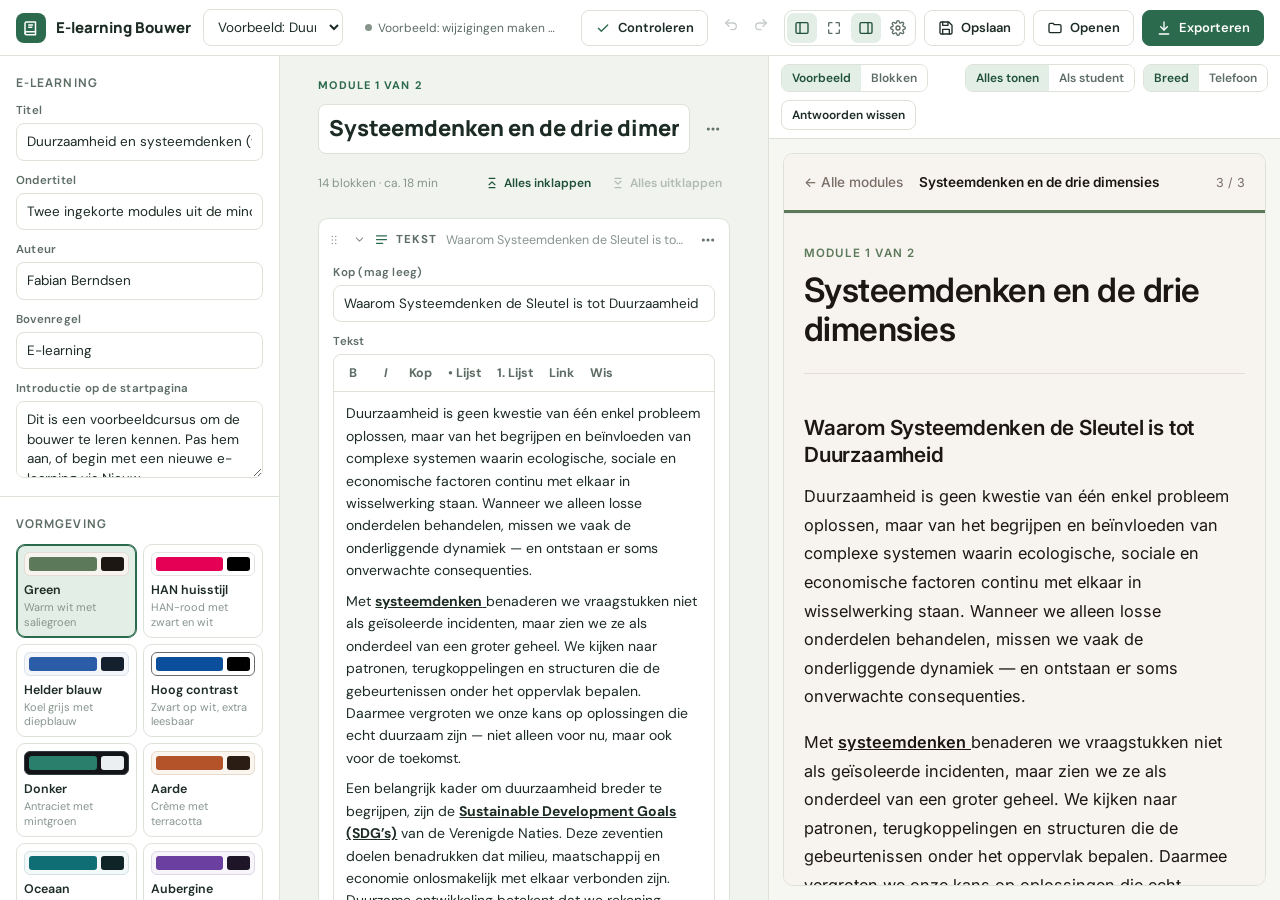
==== commit 62c5d133: "Rechts in beeld: voorbeeld of een blokkenpaneel om te slepen - Schakelaar bovenin het rechterpaneel:" ====
--- a/index.html
+++ b/index.html
@@ -450,6 +450,26 @@
 
 /* ---------------------------------------------------------------- voorbeeld */
 .voorbeeld-balk { flex: 0 0 auto; display: flex; align-items: center; gap: 8px; padding: 8px 12px; border-bottom: 1px solid var(--lijn); background: var(--paneel); flex-wrap: wrap; }
+.rechts-keuze { margin-right: auto; }
+.baan-voorbeeld[data-soort="blokken"] .vb-alleen, .baan-voorbeeld[data-soort="blokken"] .voorbeeld-veld { display: none; }
+.blokken-paneel { display: none; flex: 1 1 auto; min-height: 0; overflow: auto; padding: 14px; gap: 14px; align-content: start; }
+.baan-voorbeeld[data-soort="blokken"] .blokken-paneel { display: grid; }
+.paneel-kop { display: flex; align-items: flex-start; justify-content: space-between; gap: 10px; }
+.paneel-kop .hulp { margin: 0; font-size: 12px; line-height: 1.5; color: var(--tekst-2); }
+.paneel-kop .knop-tekst { white-space: nowrap; }
+.paneel-groep { display: grid; gap: 6px; }
+.paneel-groep h4 { margin: 0; font-size: 11px; font-weight: 700; letter-spacing: 0.06em; text-transform: uppercase; color: var(--tekst-3); }
+.paneel-groep .hulp { margin: 0; font-size: 12px; color: var(--tekst-3); }
+.tegels { display: grid; grid-template-columns: repeat(auto-fill, minmax(150px, 1fr)); gap: 6px; }
+.tegel { display: flex; align-items: center; gap: 8px; min-width: 0; padding: 9px 10px; border: 1px solid var(--lijn); border-radius: 9px; background: var(--paneel); color: var(--tekst); font-size: 12.5px; font-weight: 600; cursor: grab; user-select: none; }
+.tegel:hover, .tegel:focus-visible { border-color: var(--accent); background: var(--accent-zacht); }
+.tegel:active { cursor: grabbing; }
+.tegel svg { width: 16px; height: 16px; flex: 0 0 auto; color: var(--tekst-2); }
+.tegel-naam { min-width: 0; line-height: 1.3; overflow-wrap: anywhere; }
+.paneel-vink { display: flex; align-items: center; gap: 8px; padding: 4px 2px; font-size: 13px; cursor: pointer; }
+.paneel-vink svg { width: 15px; height: 15px; color: var(--tekst-2); }
+.blokken { position: relative; }
+body.sleept-nieuw .baan-editor { outline: 2px dashed var(--accent); outline-offset: -6px; }
 .voorbeeld-balk .label { font-size: 11px; text-transform: uppercase; letter-spacing: 0.09em; color: var(--tekst-2); font-weight: 700; margin-right: auto; }
 .segment-keuze { display: inline-flex; border: 1px solid var(--lijn); border-radius: 8px; overflow: hidden; }
 .segment-keuze button { border: 0; background: var(--paneel); padding: 5px 10px; font-size: 12px; font-weight: 600; color: var(--tekst-2); }
@@ -593,20 +613,24 @@
     <main class="baan baan-editor" id="editor-baan"><div class="editor" id="editor"></div></main>
     <div class="sleep sleep-rechts" id="sleep-rechts" role="separator" aria-orientation="vertical" aria-label="Breedte van het voorbeeld. Sleep, of gebruik de pijltjestoetsen; Enter klapt in of uit." tabindex="0"></div>
     <div class="rail rail-rechts" id="rail-rechts"></div>
-    <section class="baan baan-voorbeeld" aria-label="Voorbeeld">
+    <section class="baan baan-voorbeeld" aria-label="Rechts in beeld: voorbeeld of blokken" data-soort="voorbeeld">
       <div class="voorbeeld-balk">
-        <span class="label">Voorbeeld</span>
-        <span class="segment-keuze" role="group" aria-label="Zo ziet de student het">
+        <span class="segment-keuze rechts-keuze" role="group" aria-label="Rechts in beeld">
+          <button type="button" id="rechts-voorbeeld" aria-pressed="true">Voorbeeld</button>
+          <button type="button" id="rechts-blokken" aria-pressed="false">Blokken</button>
+        </span>
+        <span class="segment-keuze vb-alleen" role="group" aria-label="Zo ziet de student het">
           <button type="button" id="vb-alles" aria-pressed="true">Alles tonen</button>
           <button type="button" id="vb-student" aria-pressed="false">Als student</button>
         </span>
-        <span class="segment-keuze" role="group" aria-label="Schermbreedte">
+        <span class="segment-keuze vb-alleen" role="group" aria-label="Schermbreedte">
           <button type="button" id="vb-breed" aria-pressed="true">Breed</button>
           <button type="button" id="vb-telefoon" aria-pressed="false">Telefoon</button>
         </span>
-        <button type="button" class="knop klein" id="vb-wis" title="Wis de antwoorden in het voorbeeld">Antwoorden wissen</button>
+        <button type="button" class="knop klein vb-alleen" id="vb-wis" title="Wis de antwoorden in het voorbeeld">Antwoorden wissen</button>
       </div>
       <div class="voorbeeld-veld"><div class="voorbeeld-scherm" id="voorbeeld"></div></div>
+      <div class="blokken-paneel" id="blokken-paneel" aria-label="Blokken om te slepen"></div>
     </section>
   </div>
 </div>
@@ -5764,6 +5788,8 @@
     vuil: {},
     verwijderdeLessen: [],
     vb: { alles: true, telefoon: false },
+    rechts: ls('bouwer:rechts') === 'blokken' ? 'blokken' : 'voorbeeld', /* rechts in beeld: voorbeeld of blokkenpaneel */
+    sleepNieuw: null,  /* tegel uit het blokkenpaneel die nu wordt gesleept */
     vbModule: undefined,
     lijst: [],
     sample: null,
@@ -6263,6 +6289,7 @@
         h('button', { type: 'button', class: 'knop', onclick: function () { openPalet('onder', 'sjablonen'); } }, ico('steps'), 'Sjabloon')));
     ed.append(onder);
     Dicht.bewaar(l);
+    if (S.rechts === 'blokken' && !paneelAanpassen) renderBlokkenPaneel();
   }
 
   function invoegPlek(naIndex) {
@@ -6291,13 +6318,175 @@
     if (p) p.scrollIntoView({ block: 'nearest' });
   }
 
+  function paletNaam(sleutel) {
+    var type = TYPES[sleutel === 'quiz-multi' ? 'quiz' : sleutel];
+    return {
+      naam: sleutel === 'quiz-multi' ? 'Meerdere antwoorden' : sleutel === 'quiz' ? 'Meerkeuzevraag' : type.naam,
+      uitleg: sleutel === 'quiz-multi' ? 'Meer dan één antwoord goed' : sleutel === 'quiz' ? 'Eén goed antwoord' : type.uitleg,
+      ico: sleutel === 'quiz-multi' ? 'quiz' : sleutel
+    };
+  }
+
+  /* ================================================================ blokkenpaneel */
+
+  /* Rechts in beeld kan in plaats van het voorbeeld een blokkenpaneel staan:
+     tegels die je naar de editor sleept of aanklikt. Welke blokken erin
+     staan, en of Mijn blokken en de sjablonen erbij horen, kies je zelf. */
+  var SNEL_STANDAARD = ['text', 'image', 'video', 'list', 'quiz', 'quiz-multi', 'note', 'tabs', 'cards', 'match', 'open', 'continue'];
+  var paneelAanpassen = false;
+
+  function alleSleutels() { return PALET.reduce(function (a, g) { return a.concat(g.items); }, []); }
+  function snelInstellingen() {
+    var x = null;
+    try { x = JSON.parse(ls('bouwer:snelmenu') || 'null'); } catch (e) { x = null; }
+    x = x || {};
+    var alle = alleSleutels();
+    return {
+      blokken: Array.isArray(x.blokken) ? alle.filter(function (k) { return x.blokken.indexOf(k) >= 0; }) : SNEL_STANDAARD.slice(),
+      bieb: x.bieb !== false,
+      sjablonen: x.sjablonen !== false
+    };
+  }
+  function bewaarSnel(x) { try { ls('bouwer:snelmenu', x ? JSON.stringify(x) : null); } catch (e) { /* dan alleen nu */ } }
+
+  /* Klikken voegt toe onder het gekozen blok, anders onderaan de module. */
+  function klikPlek() {
+    var l = les();
+    var i = l ? l.blocks.findIndex(function (b) { return b._k === S.gekozenK; }) : -1;
+    return i >= 0 ? i : 'onder';
+  }
+
+  function plaatsNieuw(x, naIndex) {
+    if (!les()) { melding('Maak eerst een module.'); return; }
+    if (x.soort === 'blok') voegBlokIn(x.waarde, naIndex);
+    else if (x.soort === 'bieb') voegBiebIn(x.waarde, naIndex);
+    else if (x.soort === 'sjabloon') zetSjabloon(x.waarde, naIndex);
+    if (matchMedia('(max-width: 760px)').matches) zetTab('bewerken');
+  }
+
+  function tegel(x, icoon, naam, uitleg) {
+    function kies() { plaatsNieuw(x, klikPlek()); }
+    var t = h('div', { class: 'tegel', role: 'button', tabindex: '0', draggable: 'true', title: uitleg ? naam + ': ' + uitleg : naam, onclick: kies },
+      ico(icoon), h('span', { class: 'tegel-naam', text: naam }));
+    t.addEventListener('keydown', function (e) { if (e.key === 'Enter' || e.key === ' ') { e.preventDefault(); kies(); } });
+    t.addEventListener('dragstart', function (e) {
+      S.sleepNieuw = x;
+      try { e.dataTransfer.setData('text/plain', naam); e.dataTransfer.effectAllowed = 'copy'; } catch (er) { /* oude browser */ }
+      document.body.classList.add('sleept-nieuw');
+    });
+    t.addEventListener('dragend', stopSlepen);
+    return t;
+  }
+
+  function stopSlepen() {
+    S.sleepNieuw = null;
+    document.body.classList.remove('sleept-nieuw');
+    var lijn = document.getElementById('nieuw-lijn');
+    if (lijn) lijn.remove();
+  }
+
+  /* Waar een gesleepte tegel landt: vóór het blok waar de muis boven de helft zit. */
+  function dropPlek(y) {
+    var kaarten = Array.prototype.slice.call(document.querySelectorAll('#blokken > .blok-kaart'));
+    for (var i = 0; i < kaarten.length; i++) {
+      var r2 = kaarten[i].getBoundingClientRect();
+      if (y < r2.top + r2.height / 2) return { naIndex: i - 1, kaarten: kaarten, voor: i };
+    }
+    return { naIndex: 'onder', kaarten: kaarten, voor: kaarten.length };
+  }
+  function toonLijn(y) {
+    var lijst = document.getElementById('blokken');
+    if (!lijst) return;
+    var p = dropPlek(y);
+    var lr = lijst.getBoundingClientRect();
+    var pos = !p.kaarten.length ? lr.top + 4
+      : p.voor < p.kaarten.length ? p.kaarten[p.voor].getBoundingClientRect().top - 6
+      : p.kaarten[p.kaarten.length - 1].getBoundingClientRect().bottom + 6;
+    var lijn = document.getElementById('nieuw-lijn');
+    if (!lijn) { lijn = h('div', { class: 'sleep-lijn', id: 'nieuw-lijn' }); lijst.append(lijn); }
+    lijn.style.top = (pos - lr.top) / zoomVan() + 'px';
+  }
+
+  function renderBlokkenPaneel() {
+    var vak = document.getElementById('blokken-paneel');
+    if (!vak || S.rechts !== 'blokken') return;
+    var boven = vak.scrollTop;
+    vak.innerHTML = '';
+    var x = snelInstellingen();
+
+    if (paneelAanpassen) {
+      var gekozen = x.blokken.slice();
+      function vink(tekst, aan, opWijzig, icoon) {
+        var id = veldId();
+        var v = h('input', { type: 'checkbox', id: id, checked: aan });
+        v.addEventListener('change', function () { opWijzig(v.checked); });
+        return h('label', { class: 'paneel-vink', for: id }, v, icoon ? ico(icoon) : null, h('span', { text: tekst }));
+      }
+      function zetBlok(k, aan) {
+        gekozen = alleSleutels().filter(function (y) { return y === k ? aan : gekozen.indexOf(y) >= 0; });
+        x.blokken = gekozen;
+        bewaarSnel(x);
+      }
+      /* voegToe en niet append: append maakt van een lijst tekst. */
+      voegToe(vak, [
+        h('div', { class: 'paneel-kop' }, h('strong', { text: 'Wat staat er in je blokkenpaneel?' })),
+        PALET.map(function (g) {
+          return h('div', { class: 'paneel-groep' }, h('h4', { text: g.groep }), g.items.map(function (k) {
+            var n = paletNaam(k);
+            return vink(n.naam, gekozen.indexOf(k) >= 0, function (aan) { zetBlok(k, aan); }, n.ico);
+          }));
+        }),
+        h('div', { class: 'paneel-groep' }, h('h4', { text: 'Ook tonen' }),
+          vink('Mijn blokken', x.bieb, function (aan) { x.bieb = aan; bewaarSnel(x); }),
+          vink('Sjablonen', x.sjablonen, function (aan) { x.sjablonen = aan; bewaarSnel(x); })),
+        h('div', { class: 'knoprij' },
+          h('button', { type: 'button', class: 'knop klein', onclick: function () { bewaarSnel(null); renderBlokkenPaneel(); } }, 'Standaard'),
+          h('button', { type: 'button', class: 'knop klein primair', onclick: function () { paneelAanpassen = false; renderBlokkenPaneel(); } }, 'Klaar'))]);
+      vak.scrollTop = boven;
+      return;
+    }
+
+    var geenModule = !les();
+    vak.append(h('div', { class: 'paneel-kop' },
+      h('p', { class: 'hulp', text: geenModule ? 'Maak eerst een module; daarna sleep je hier blokken in.' : 'Sleep een blok naar de plek in de editor, of klik om het toe te voegen onder het gekozen blok.' }),
+      h('button', { type: 'button', class: 'knop-tekst', onclick: function () { paneelAanpassen = true; renderBlokkenPaneel(); } }, 'Aanpassen')));
+    vak.append(x.blokken.length
+      ? h('div', { class: 'tegels' }, x.blokken.map(function (k) { var n = paletNaam(k); return tegel({ soort: 'blok', waarde: k }, n.ico, n.naam, n.uitleg); }))
+      : h('p', { class: 'hulp', text: 'Er staan geen blokken in je paneel. Kies ze onder Aanpassen.' }));
+
+    if (x.bieb) {
+      var biebVak = h('div', { class: 'paneel-groep' }, h('h4', { text: 'Mijn blokken' }));
+      if (!Bieb.lijst) { biebVak.append(h('p', { class: 'hulp', text: 'Laden…' })); Bieb.laad().then(renderBlokkenPaneel); }
+      else if (!Bieb.lijst.length) biebVak.append(h('p', { class: 'hulp', text: 'Nog leeg. Bewaar een blok via ⋯ en "Bewaren in Mijn blokken".' }));
+      else biebVak.append(h('div', { class: 'tegels' }, Bieb.lijst.map(function (b) {
+        var type = TYPES[b.blok && b.blok.t] || TYPES.text;
+        return tegel({ soort: 'bieb', waarde: b }, b.blok.t, b.naam, type.naam);
+      })));
+      vak.append(biebVak);
+    }
+    if (x.sjablonen) {
+      vak.append(h('div', { class: 'paneel-groep' }, h('h4', { text: 'Sjablonen' }),
+        h('div', { class: 'tegels' }, SJABLONEN.map(function (sj) { return tegel({ soort: 'sjabloon', waarde: sj }, 'steps', sj.naam, sj.geschikt + ' (' + sj.duur + ')'); }))));
+    }
+    vak.scrollTop = boven;
+  }
+
+  /* Rechts in beeld: het voorbeeld of het blokkenpaneel. */
+  function zetRechts(soort) {
+    S.rechts = soort === 'blokken' ? 'blokken' : 'voorbeeld';
+    try { ls('bouwer:rechts', S.rechts === 'blokken' ? 'blokken' : null); } catch (e) { /* alleen nu */ }
+    var baan = document.querySelector('.baan-voorbeeld');
+    baan.setAttribute('data-soort', S.rechts);
+    $('#rechts-voorbeeld').setAttribute('aria-pressed', String(S.rechts === 'voorbeeld'));
+    $('#rechts-blokken').setAttribute('aria-pressed', String(S.rechts === 'blokken'));
+    if (S.rechts === 'blokken') renderBlokkenPaneel(); else tekenVoorbeeld();
+  }
+
   function palet(naIndex) {
     function knop(sleutel) {
-      var type = TYPES[sleutel === 'quiz-multi' ? 'quiz' : sleutel];
-      var naam = sleutel === 'quiz-multi' ? 'Meerdere antwoorden' : sleutel === 'quiz' ? 'Meerkeuzevraag' : type.naam;
-      var uitleg = sleutel === 'quiz-multi' ? 'Meer dan één antwoord goed' : sleutel === 'quiz' ? 'Eén goed antwoord' : type.uitleg;
+      var n = paletNaam(sleutel);
       return h('button', { type: 'button', onclick: function () { voegBlokIn(sleutel, naIndex); } },
-        ico(sleutel === 'quiz-multi' ? 'quiz' : sleutel), h('strong', null, naam), h('small', null, uitleg));
+        ico(n.ico), h('strong', null, n.naam), h('small', null, n.uitleg));
     }
     function soort(waarde, tekst) {
       return h('button', { type: 'button', 'aria-pressed': S.paletSoort === waarde ? 'true' : 'false', onclick: function () { if (S.paletSoort !== waarde) openPalet(naIndex, waarde); } }, tekst);
@@ -6628,6 +6817,7 @@
         Bieb.voegToe(x).then(function () {
           sluit();
           melding('Bewaard in Mijn blokken. Je vindt het in de blokkenkiezer, ook in je andere e-learnings.');
+          renderBlokkenPaneel();
         }).catch(function (e) {
           fout.hidden = false;
           fout.textContent = e && e.message === 'te groot'
@@ -7195,6 +7385,7 @@
   function spelerCursus() { return zonderSleutels(S.cursus); }
 
   function tekenVoorbeeld() {
+    if (S.rechts === 'blokken') return;
     if (!vbRoot || !S.cursus) return;
     werkOntwerpBij();
     var host = $('#voorbeeld');
@@ -9227,6 +9418,26 @@
     $('#knop-opslaan').addEventListener('click', function () { Bestand.opslaan(); });
     $('#status').addEventListener('click', dialoogBewaren);
     $('#knop-autosave').addEventListener('click', function () { Bestand.mapKnop(); });
+    $('#rechts-voorbeeld').addEventListener('click', function () { zetRechts('voorbeeld'); });
+    $('#rechts-blokken').addEventListener('click', function () { zetRechts('blokken'); });
+    /* Een tegel uit het blokkenpaneel landt waar de lijn staat. */
+    var edBaan = $('#editor-baan');
+    edBaan.addEventListener('dragover', function (e) {
+      if (!S.sleepNieuw) return;
+      e.preventDefault();
+      try { e.dataTransfer.dropEffect = 'copy'; } catch (er) { /* niets */ }
+      toonLijn(e.clientY);
+    });
+    edBaan.addEventListener('dragleave', function (e) {
+      if (S.sleepNieuw && !edBaan.contains(e.relatedTarget)) { var lijn = document.getElementById('nieuw-lijn'); if (lijn) lijn.remove(); }
+    });
+    edBaan.addEventListener('drop', function (e) {
+      if (!S.sleepNieuw) return;
+      e.preventDefault();
+      var x = S.sleepNieuw, p = dropPlek(e.clientY);
+      stopSlepen();
+      plaatsNieuw(x, p.naIndex);
+    });
     $('#knop-openen').addEventListener('click', function () {
       /* Via de bestandskiezer van de browser onthouden we het bestand, zodat Opslaan erin terugschrijft. */
       if (!Bestand.kan() || typeof window.showOpenFilePicker !== 'function') { $('#bestand-openen').click(); return; }
@@ -9318,6 +9529,7 @@
   initVoorbeeld();
   koppel();
   renderAlles();
+  zetRechts(S.rechts);
   Geschiedenis.begin();
   zetStatus('Voorbeeld: wijzigingen maken een eigen kopie', '');
 
